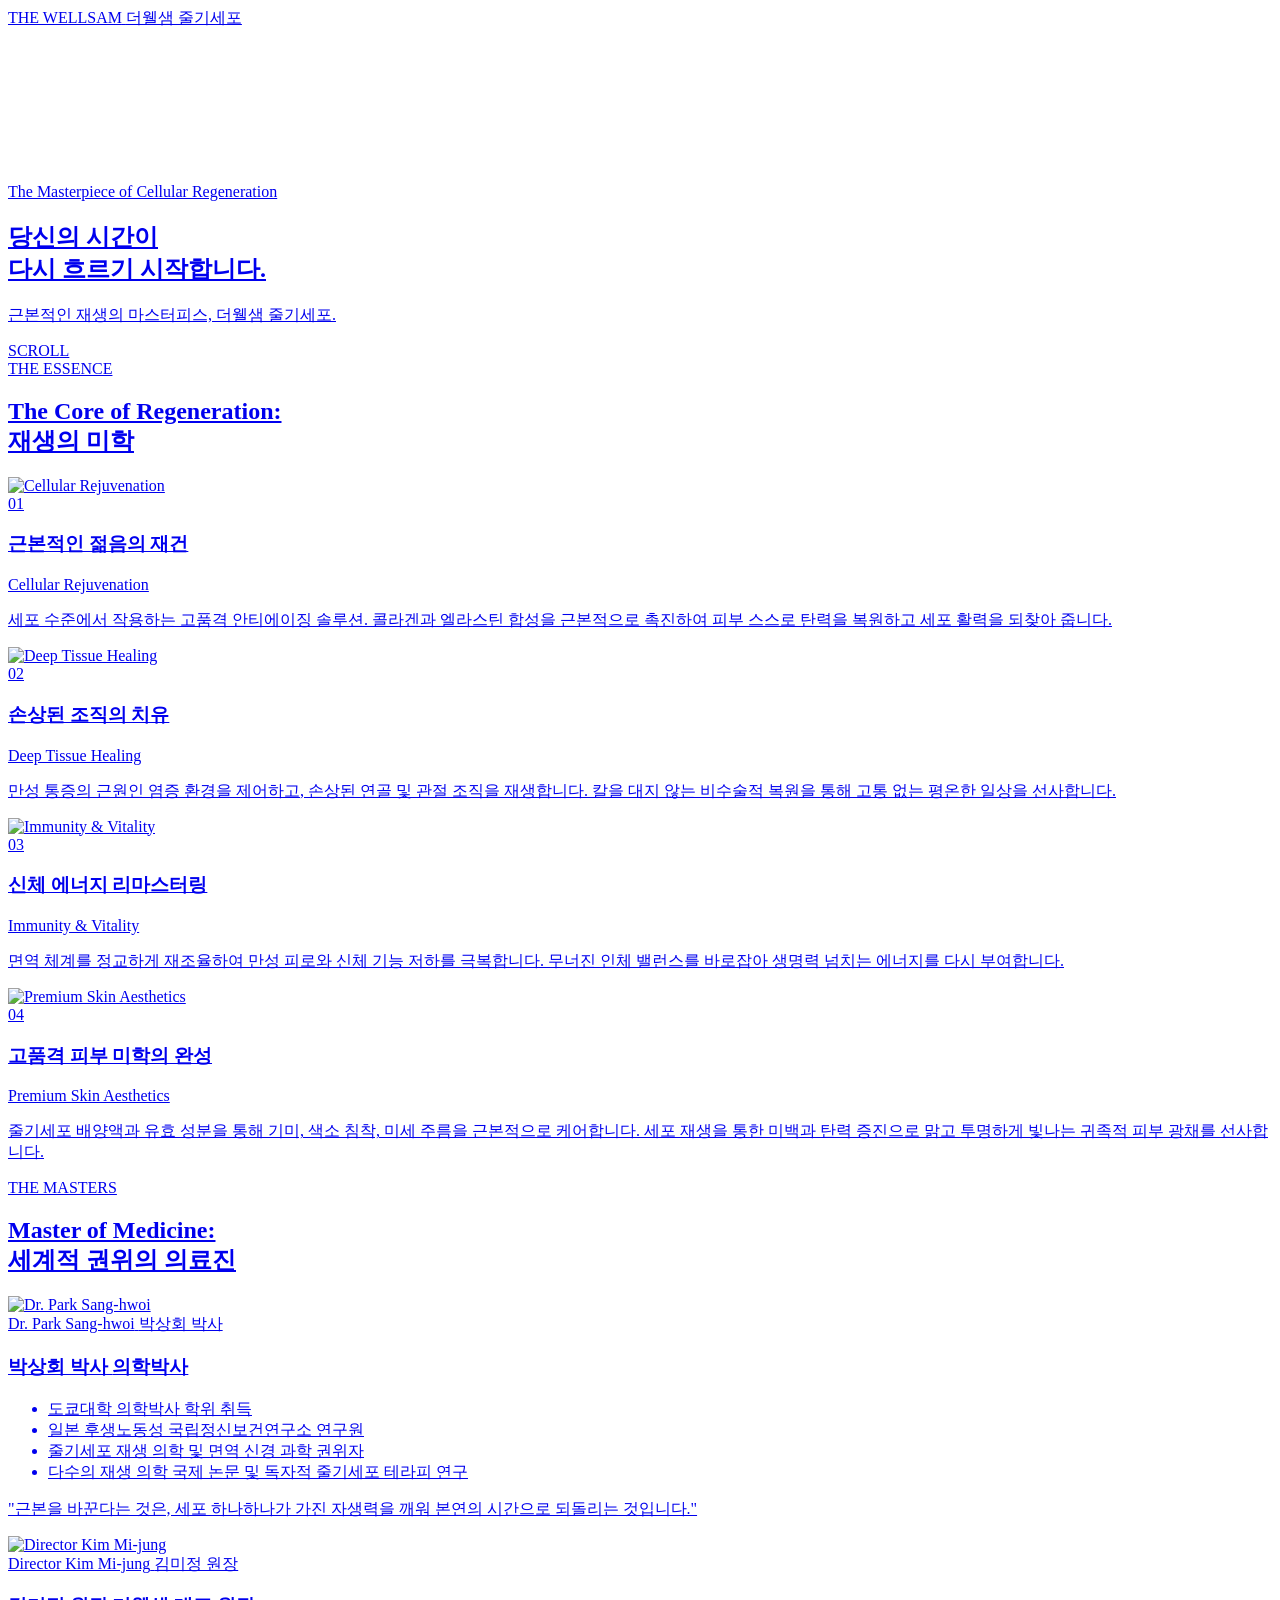
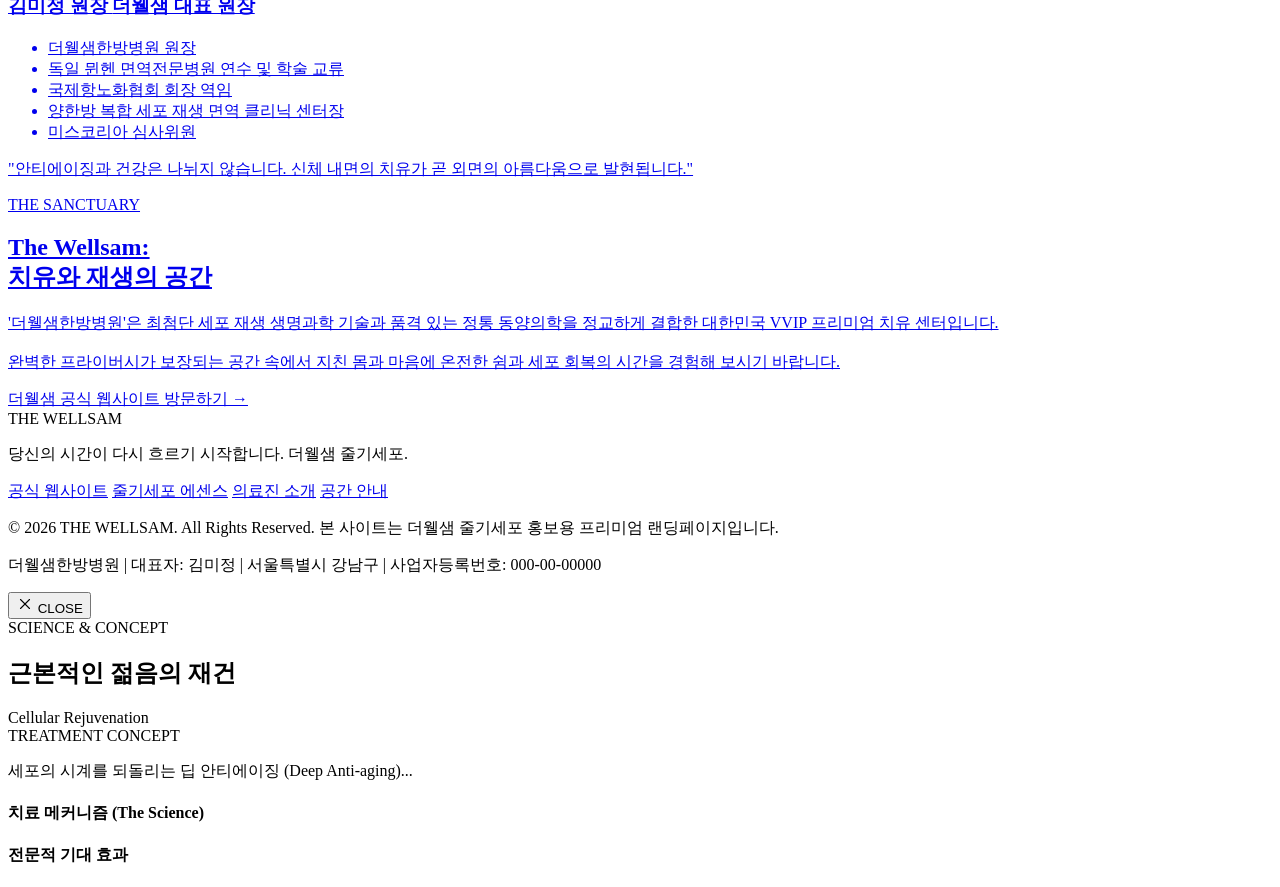
==== index.html @ 3b713cc6 "메모" ====
<!DOCTYPE html>
<html lang="ko">

<head>
  <meta charset="UTF-8">
  <meta name="viewport" content="width=device-width, initial-scale=1.0">
  <title>당신의 시간이 다시 흐르기 시작합니다 | 더웰샘 줄기세포</title>

  <!-- SEO Meta Tags -->
  <meta name="description"
    content="근본적인 재생의 마스터피스, 더웰샘 줄기세포. 세포 수준에서 시작되는 프리미엄 안티에이징, 만성 통증 완화, 그리고 신체 에너지 리마스터링으로 젊음을 재건합니다.">
  <meta name="keywords" content="더웰샘, 더웰샘줄기세포, 줄기세포클리닉, 안티에이징, 줄기세포치료, 더웰샘한방병원, 통증치료, 프리미엄웰니스">
  <meta property="og:title" content="더웰샘 줄기세포 | 재생의 마스터피스">
  <meta property="og:description" content="당신의 시간이 다시 흐르기 시작합니다. 세포 수준에서 이루어지는 치유와 재생, 더웰샘 줄기세포.">
  <meta property="og:type" content="website">
  <meta property="og:url" content="https://www.thewellsam.com">

  <!-- Fonts: Cinzel, Cormorant Garamond, Noto Serif KR, Inter, Noto Sans KR -->
  <link rel="preconnect" href="https://fonts.googleapis.com">
  <link rel="preconnect" href="https://fonts.gstatic.com" crossorigin>
  <link
    href="https://fonts.googleapis.com/css2?family=Cinzel:wght@400;500;600&family=Cormorant+Garamond:ital,wght@0,300;0,400;0,500;1,300&family=Noto+Serif+KR:wght@300;400;500;700&family=Inter:wght@300;400;500;600&family=Noto+Sans+KR:wght@300;400;500&display=swap"
    rel="stylesheet">

  <!-- Stylesheets -->
  <link rel="stylesheet" href="/style.css">
</head>

<body>

  <!-- Navigation Bar (Minimal Concierge style) -->
  <header id="site-header">
    <div class="nav-container">
      <a href="#" class="logo">
        <span class="logo-en">THE WELLSAM</span>
        <span class="logo-ko">더웰샘 줄기세포</span>
    </div>
  </header>

  <main>
    <!-- 1. Hero Section (Visual Hook) -->
    <section id="hero">
      <canvas id="hero-particles"></canvas>
      <div class="hero-overlay"></div>
      <div class="hero-content">
        <span class="hero-subtitle fade-in-up">The Masterpiece of Cellular Regeneration</span>
        <h1 class="hero-title fade-in-up delay-1">
          당신의 시간이<br>
          <span class="text-serif italic gold-accent">다시 흐르기 시작합니다.</span>
        </h1>
        <p class="hero-desc fade-in-up delay-2">
          근본적인 재생의 마스터피스, 더웰샘 줄기세포.
        </p>
      </div>
      <div class="scroll-indicator fade-in-up delay-3">
        <span class="scroll-text">SCROLL</span>
        <div class="scroll-line"></div>
      </div>
    </section>

    <!-- 2. The Essence (The Power of Stem Cells) -->
    <section id="essence" class="section-padding">
      <div class="section-container">
        <div class="section-header reveal-up">
          <span class="header-subtitle">THE ESSENCE</span>
          <h2 class="header-title text-serif">The Core of Regeneration:<br class="mobile-only"> 재생의 미학</h2>
        </div>

        <div class="essence-grid">
          <!-- Card 1: Skin Aesthetics & Anti-aging -->
          <div class="essence-card anti-gravity-card reveal-up" data-card-index="0">
            <div class="card-visual-wrapper">
              <img src="/section1-1.png" alt="Cellular Rejuvenation" class="card-visual-img">
            </div>
            <div class="card-content">
              <span class="card-num">01</span>
              <h3 class="card-title text-serif">근본적인 젊음의 재건</h3>
              <span class="card-subtitle">Cellular Rejuvenation</span>
              <p class="card-desc">
                세포 수준에서 작용하는 고품격 안티에이징 솔루션. 콜라겐과 엘라스틴 합성을 근본적으로 촉진하여 피부 스스로 탄력을 복원하고 세포 활력을 되찾아 줍니다.
              </p>
            </div>
          </div>

          <!-- Card 2: Chronic Pain Relief -->
          <div class="essence-card anti-gravity-card reveal-up delay-1" data-card-index="1">
            <div class="card-visual-wrapper">
              <img src="/section1-2.png" alt="Deep Tissue Healing" class="card-visual-img">
            </div>
            <div class="card-content">
              <span class="card-num">02</span>
              <h3 class="card-title text-serif">손상된 조직의 치유</h3>
              <span class="card-subtitle">Deep Tissue Healing</span>
              <p class="card-desc">
                만성 통증의 근원인 염증 환경을 제어하고, 손상된 연골 및 관절 조직을 재생합니다. 칼을 대지 않는 비수술적 복원을 통해 고통 없는 평온한 일상을 선사합니다.
              </p>
            </div>
          </div>

          <!-- Card 3: Premium Wellness -->
          <div class="essence-card anti-gravity-card reveal-up delay-2" data-card-index="2">
            <div class="card-visual-wrapper">
              <img src="/section1-3.png" alt="Immunity & Vitality" class="card-visual-img">
            </div>
            <div class="card-content">
              <span class="card-num">03</span>
              <h3 class="card-title text-serif">신체 에너지 리마스터링</h3>
              <span class="card-subtitle">Immunity & Vitality</span>
              <p class="card-desc">
                면역 체계를 정교하게 재조율하여 만성 피로와 신체 기능 저하를 극복합니다. 무너진 인체 밸런스를 바로잡아 생명력 넘치는 에너지를 다시 부여합니다.
              </p>
            </div>
          </div>

          <!-- Card 4: Premium Skin Aesthetics -->
          <div class="essence-card anti-gravity-card reveal-up delay-3" data-card-index="3">
            <div class="card-visual-wrapper">
              <img src="/section1-4.png" alt="Premium Skin Aesthetics" class="card-visual-img">
            </div>
            <div class="card-content">
              <span class="card-num">04</span>
              <h3 class="card-title text-serif">고품격 피부 미학의 완성</h3>
              <span class="card-subtitle">Premium Skin Aesthetics</span>
              <p class="card-desc">
                줄기세포 배양액과 유효 성분을 통해 기미, 색소 침착, 미세 주름을 근본적으로 케어합니다. 세포 재생을 통한 미백과 탄력 증진으로 맑고 투명하게 빛나는 귀족적 피부 광채를 선사합니다.
              </p>
            </div>
          </div>
        </div>
      </div>
    </section>

    <!-- 3. The Masters (Medical Staff) -->
    <section id="masters" class="section-padding dark-bg">
      <div class="section-container">
        <div class="section-header reveal-up">
          <span class="header-subtitle gold-text">THE MASTERS</span>
          <h2 class="header-title text-serif light-text">Master of Medicine:<br class="mobile-only"> 세계적 권위의 의료진</h2>
        </div>

        <div class="masters-editorial">
          <!-- Profile 1: Dr. Park Sang-hwoi -->
          <div class="master-card reveal-up">
            <div class="master-image-box">
              <img src="/park-sanghoe-profile.png" alt="Dr. Park Sang-hwoi" class="master-profile-img">
              <div class="master-title-overlay">
                <span class="m-title text-serif">Dr. Park Sang-hwoi</span>
                <span class="m-role">박상회 박사</span>
              </div>
            </div>
            <div class="master-info">
              <h3 class="master-name text-serif">박상회 박사 <span class="title-sub">의학박사</span></h3>
              <ul class="master-career">
                <li><span class="bullet"></span>도쿄대학 의학박사 학위 취득</li>
                <li><span class="bullet"></span>일본 후생노동성 국립정신보건연구소 연구원</li>
                <li><span class="bullet"></span>줄기세포 재생 의학 및 면역 신경 과학 권위자</li>
                <li><span class="bullet"></span>다수의 재생 의학 국제 논문 및 독자적 줄기세포 테라피 연구</li>
              </ul>
              <p class="master-quote text-serif">
                "근본을 바꾼다는 것은, 세포 하나하나가 가진 자생력을 깨워 본연의 시간으로 되돌리는 것입니다."
              </p>
            </div>
          </div>

          <!-- Profile 2: Director Kim Mi-jung -->
          <div class="master-card reveal-up delay-1">
            <div class="master-image-box">
              <img src="/kim-mijeong-profile.jpg" alt="Director Kim Mi-jung" class="master-profile-img">
              <div class="master-title-overlay">
                <span class="m-title text-serif">Director Kim Mi-jung</span>
                <span class="m-role">김미정 원장</span>
              </div>
            </div>
            <div class="master-info">
              <h3 class="master-name text-serif">김미정 원장 <span class="title-sub">더웰샘 대표 원장</span></h3>
              <ul class="master-career">
                <li><span class="bullet"></span>더웰샘한방병원 원장</li>
                <li><span class="bullet"></span>독일 뮌헨 면역전문병원 연수 및 학술 교류</li>
                <li><span class="bullet"></span>국제항노화협회 회장 역임</li>
                <li><span class="bullet"></span>양한방 복합 세포 재생 면역 클리닉 센터장</li>
                <li><span class="bullet"></span>미스코리아 심사위원</li>
              </ul>
              <p class="master-quote text-serif">
                "안티에이징과 건강은 나뉘지 않습니다. 신체 내면의 치유가 곧 외면의 아름다움으로 발현됩니다."
              </p>
            </div>
          </div>
        </div>
      </div>
    </section>

    <!-- 4. The Sanctuary (Hospital Intro) -->
    <section id="sanctuary" class="section-padding">
      <div class="sanctuary-parallax-wrapper">
        <div class="sanctuary-bg-overlay"></div>
        <div class="sanctuary-content-box section-container">
          <div class="sanctuary-text-wrap reveal-up">
            <span class="header-subtitle gold-text">THE SANCTUARY</span>
            <h2 class="sanctuary-title text-serif">The Wellsam:<br>치유와 재생의 공간</h2>
            <p class="sanctuary-desc">
              '더웰샘한방병원'은 최첨단 세포 재생 생명과학 기술과 품격 있는 정통 동양의학을 정교하게 결합한 대한민국 VVIP 프리미엄 치유 센터입니다.<br><br>
              완벽한 프라이버시가 보장되는 공간 속에서 지친 몸과 마음에 온전한 쉼과 세포 회복의 시간을 경험해 보시기 바랍니다.
            </p>
            <div class="sanctuary-cta-box">
              <a href="https://www.thewellsam.com" target="_blank" rel="noopener noreferrer"
                class="btn btn-luxury-white">
                더웰샘 공식 웹사이트 방문하기 <span class="arrow">→</span>
              </a>
            </div>
          </div>
        </div>
      </div>
    </section>

  </main>

  <!-- Footer Section -->
  <footer>
    <div class="footer-container section-container">
      <div class="footer-top">
        <div class="footer-brand">
          <span class="footer-logo text-serif">THE WELLSAM</span>
          <p class="footer-slogan">당신의 시간이 다시 흐르기 시작합니다. 더웰샘 줄기세포.</p>
        </div>
        <div class="footer-links">
          <a href="https://www.thewellsam.com" target="_blank" rel="noopener noreferrer">공식 웹사이트</a>
          <a href="#essence">줄기세포 에센스</a>
          <a href="#masters">의료진 소개</a>
          <a href="#sanctuary">공간 안내</a>
        </div>
      </div>

      <div class="footer-divider"></div>

      <div class="footer-bottom">
        <p class="copyright">&copy; 2026 THE WELLSAM. All Rights Reserved. 본 사이트는 더웰샘 줄기세포 홍보용 프리미엄 랜딩페이지입니다.</p>
        <p class="footer-meta">더웰샘한방병원 | 대표자: 김미정 | 서울특별시 강남구 | 사업자등록번호: 000-00-00000</p>
      </div>
    </div>
  </footer>

  <!-- Full-Screen Detail Overlay Container -->
  <div id="detail-overlay" class="detail-overlay">
    <div class="detail-overlay-bg"></div>
    <div class="detail-container">
      <button class="detail-close-btn" id="detail-close-btn" aria-label="Close details">
        <svg viewBox="0 0 24 24" width="18" height="18">
          <line x1="18" y1="6" x2="6" y2="18" stroke="currentColor" stroke-width="1.5" stroke-linecap="round" />
          <line x1="6" y1="6" x2="18" y2="18" stroke="currentColor" stroke-width="1.5" stroke-linecap="round" />
        </svg>
        <span>CLOSE</span>
      </button>

      <div class="detail-layout">
        <!-- Content Column -->
        <div class="detail-content-side">
          <span class="detail-tag" id="detail-tag">SCIENCE & CONCEPT</span>
          <h2 class="detail-title text-serif" id="detail-title">근본적인 젊음의 재건</h2>
          <span class="detail-subtitle" id="detail-subtitle">Cellular Rejuvenation</span>

          <div class="detail-concept-box">
            <span class="concept-label">TREATMENT CONCEPT</span>
            <p class="detail-concept" id="detail-concept">
              세포의 시계를 되돌리는 딥 안티에이징 (Deep Anti-aging)...
            </p>
          </div>

          <div class="detail-sections">
            <div class="detail-section">
              <h4 class="section-title text-serif">치료 메커니즘 (The Science)</h4>
              <div class="mechanism-list" id="detail-mechanisms">
                <!-- Mechanisms injected dynamically -->
              </div>
            </div>

            <div class="detail-section">
              <h4 class="section-title text-serif">전문적 기대 효과</h4>
              <ul class="effect-list" id="detail-effects">
                <!-- Effects injected dynamically -->
              </ul>
            </div>
          </div>
        </div>

        <!-- Interactive/Visual Column -->
        <div class="detail-visual-side">
          <div class="visual-canvas-container" id="detail-visual-container">
            <!-- Dynamic SVGs / animations injected here -->
          </div>
        </div>
      </div>
    </div>
  </div>

  <!-- Webpack/Vite module scripts -->
  <script type="module" src="/main.js"></script>
</body>

</html>
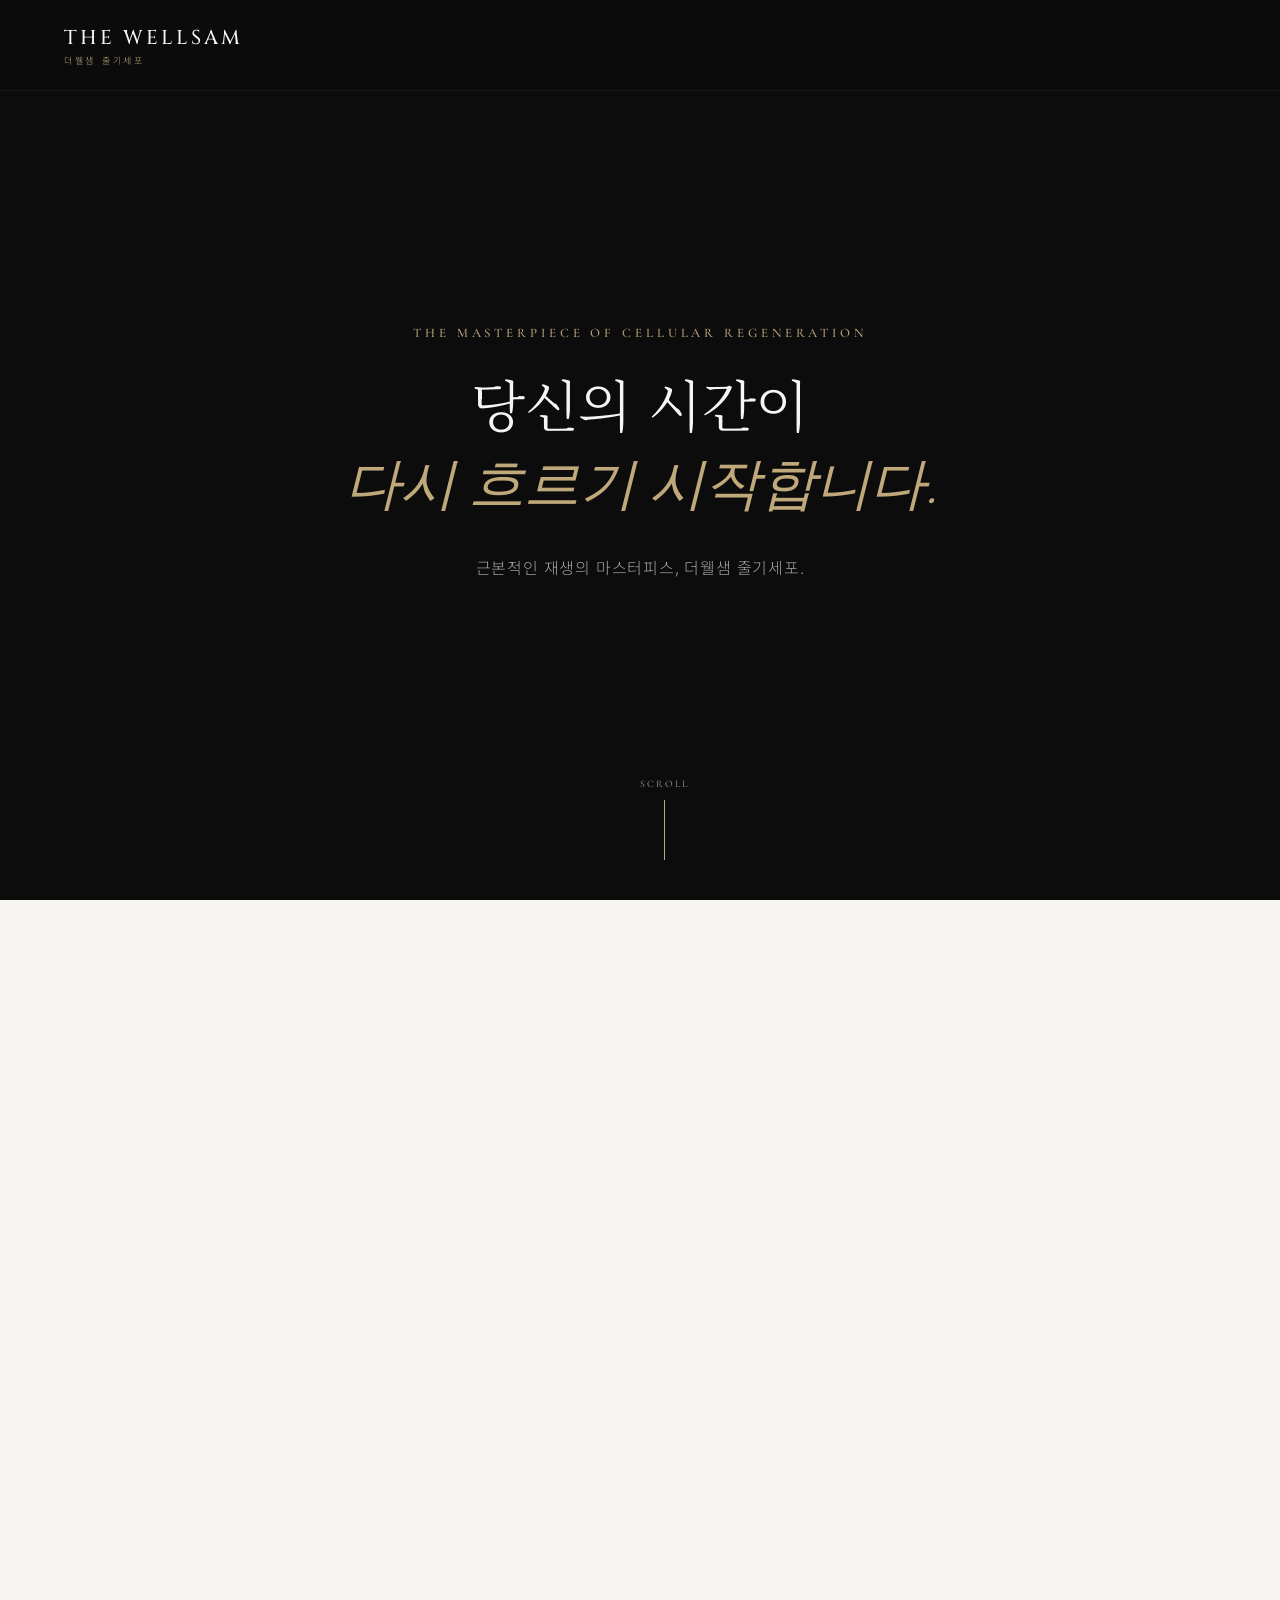
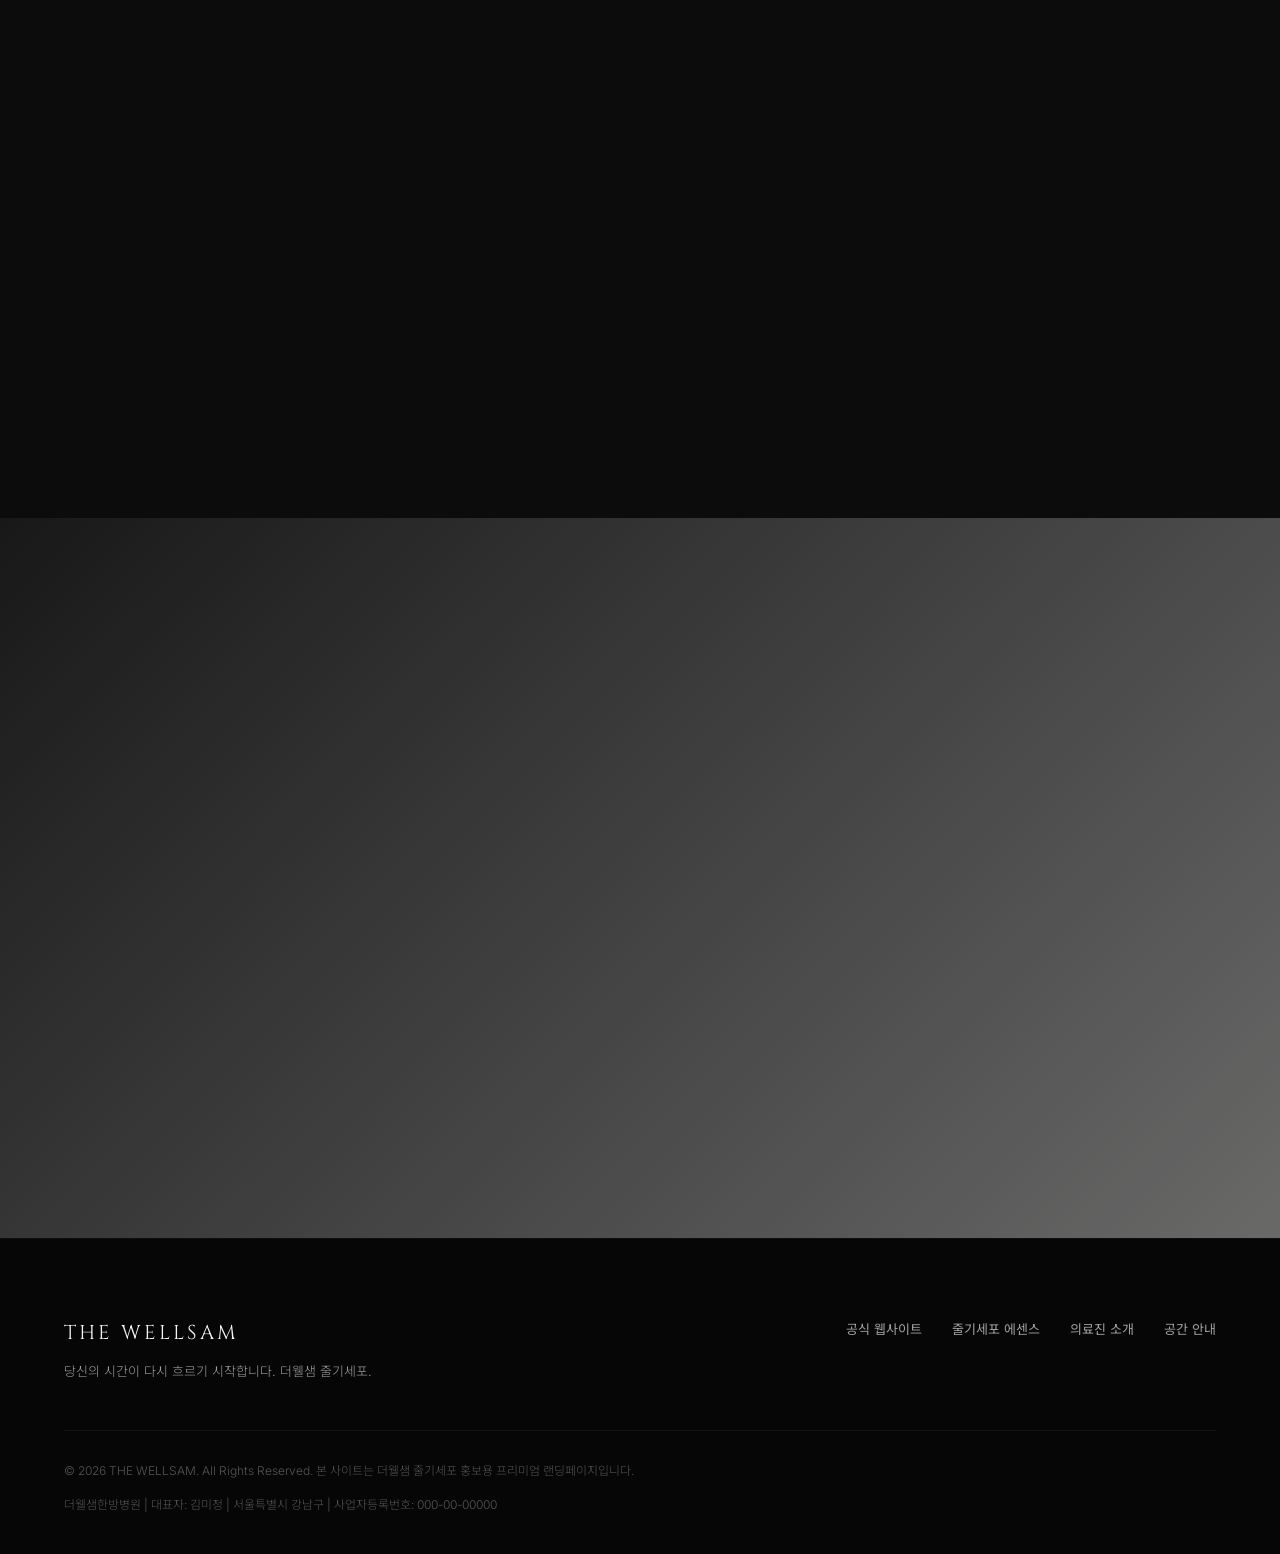
==== commit fe72863c: "feat: add 'view details' CTA to essence cards to improve click affordance" ====
--- a/index.html
+++ b/index.html
@@ -74,11 +74,12 @@
             </div>
             <div class="card-content">
               <span class="card-num">01</span>
-              <h3 class="card-title text-serif">근본적인 젊음의 재건</h3>
+              <h3 class="card-title text-serif">전신 항노화 케어</h3>
               <span class="card-subtitle">Cellular Rejuvenation</span>
               <p class="card-desc">
-                세포 수준에서 작용하는 고품격 안티에이징 솔루션. 콜라겐과 엘라스틴 합성을 근본적으로 촉진하여 피부 스스로 탄력을 복원하고 세포 활력을 되찾아 줍니다.
-              </p>
+                노화로 저하된 세포 기능을 깨워 신체 활력을 되찾습니다. 체내 콜라겐 생성을 직접 도와 피부 탄력을 개선하고, 몸 전체의 생기를 회복시키는 프리미엄 항노화 치료입니다.
+              </p>
+              <div class="card-cta">자세히 알아보기 <span class="arrow">→</span></div>
             </div>
           </div>
 
@@ -89,11 +90,12 @@
             </div>
             <div class="card-content">
               <span class="card-num">02</span>
-              <h3 class="card-title text-serif">손상된 조직의 치유</h3>
+              <h3 class="card-title text-serif">비수술 관절·통증 재생</h3>
               <span class="card-subtitle">Deep Tissue Healing</span>
               <p class="card-desc">
-                만성 통증의 근원인 염증 환경을 제어하고, 손상된 연골 및 관절 조직을 재생합니다. 칼을 대지 않는 비수술적 복원을 통해 고통 없는 평온한 일상을 선사합니다.
-              </p>
+                잘 낫지 않는 만성 통증과 염증을 치료합니다. 수술 없이 줄기세포를 통해 손상된 연골과 인대를 직접 재생시켜, 고통 없이 편안하게 움직일 수 있는 일상을 되찾아 줍니다.
+              </p>
+              <div class="card-cta">자세히 알아보기 <span class="arrow">→</span></div>
             </div>
           </div>
 
@@ -104,11 +106,12 @@
             </div>
             <div class="card-content">
               <span class="card-num">03</span>
-              <h3 class="card-title text-serif">신체 에너지 리마스터링</h3>
+              <h3 class="card-title text-serif">면역력 강화 및 만성피로 회복</h3>
               <span class="card-subtitle">Immunity & Vitality</span>
               <p class="card-desc">
-                면역 체계를 정교하게 재조율하여 만성 피로와 신체 기능 저하를 극복합니다. 무너진 인체 밸런스를 바로잡아 생명력 넘치는 에너지를 다시 부여합니다.
-              </p>
+                잦은 질환과 푹 쉬어도 풀리지 않는 만성 피로를 해결합니다. 저하된 면역력을 근본적으로 끌어올려 신체의 방어력을 높이고, 가볍고 활기찬 컨디션을 유지하도록 돕습니다.
+              </p>
+              <div class="card-cta">자세히 알아보기 <span class="arrow">→</span></div>
             </div>
           </div>
 
@@ -119,11 +122,12 @@
             </div>
             <div class="card-content">
               <span class="card-num">04</span>
-              <h3 class="card-title text-serif">고품격 피부 미학의 완성</h3>
+              <h3 class="card-title text-serif">줄기세포 피부 재생술</h3>
               <span class="card-subtitle">Premium Skin Aesthetics</span>
               <p class="card-desc">
-                줄기세포 배양액과 유효 성분을 통해 기미, 색소 침착, 미세 주름을 근본적으로 케어합니다. 세포 재생을 통한 미백과 탄력 증진으로 맑고 투명하게 빛나는 귀족적 피부 광채를 선사합니다.
-              </p>
+                기미, 짙은 주름, 색소 침착 등 눈에 보이는 피부 고민을 해결합니다. 줄기세포 성분이 피부 속 깊은 곳부터 자가 재생을 유도하여, 화장으로 가릴 필요 없는 맑고 탄력 있는 피부를 만듭니다.
+              </p>
+              <div class="card-cta">자세히 알아보기 <span class="arrow">→</span></div>
             </div>
           </div>
         </div>
@@ -135,7 +139,7 @@
       <div class="section-container">
         <div class="section-header reveal-up">
           <span class="header-subtitle gold-text">THE MASTERS</span>
-          <h2 class="header-title text-serif light-text">Master of Medicine:<br class="mobile-only"> 세계적 권위의 의료진</h2>
+          <h2 class="header-title text-serif light-text">Master of Medicine:<br class="mobile-only"> 당신을 이해하는 의료진</h2>
         </div>
 
         <div class="masters-editorial">
@@ -151,10 +155,14 @@
             <div class="master-info">
               <h3 class="master-name text-serif">박상회 박사 <span class="title-sub">의학박사</span></h3>
               <ul class="master-career">
-                <li><span class="bullet"></span>도쿄대학 의학박사 학위 취득</li>
+                <li><span class="bullet"></span>도쿄대학 의학박사 (Dr.M.Sc)</li>
+                <li><span class="bullet"></span>서울특별시 보건협회 회장</li>
+                <li><span class="bullet"></span>대한 임상암예방학회 상임이사</li>
+                <li><span class="bullet"></span>도쿄대학 의학부 객원연구원</li>
+                <li><span class="bullet"></span>대한임상건강의학회 학술이사</li>
                 <li><span class="bullet"></span>일본 후생노동성 국립정신보건연구소 연구원</li>
-                <li><span class="bullet"></span>줄기세포 재생 의학 및 면역 신경 과학 권위자</li>
-                <li><span class="bullet"></span>다수의 재생 의학 국제 논문 및 독자적 줄기세포 테라피 연구</li>
+                <li><span class="bullet"></span>(사)청소년희망본부 대표</li>
+                <li><span class="bullet"></span>KBS 여유만만 (박수홍과 함께) 출연등 다수</li>
               </ul>
               <p class="master-quote text-serif">
                 "근본을 바꾼다는 것은, 세포 하나하나가 가진 자생력을 깨워 본연의 시간으로 되돌리는 것입니다."
--- a/style.css
+++ b/style.css
@@ -0,0 +1,1477 @@
+/* 
+  =========================================
+  THE WELLSAM STEM CELL - CSS DESIGN SYSTEM
+  Aesthetic: Minimalist Luxury & Anti-gravity
+  =========================================
+*/
+
+/* 1. Global Reset & Variables */
+:root {
+  /* Color Palette */
+  --color-bg-dark: #0c0c0d;       /* Deep Charcoal Black */
+  --color-bg-card-dark: #141416;  /* Card Dark Slate */
+  --color-bg-light: #f6f5f2;      /* Warm Pearl White */
+  --color-bg-card-light: #ffffff; /* Card Pure White */
+  
+  --color-text-dark: #1c1c1f;     /* Dark Charcoal Text */
+  --color-text-light: #f6f5f2;    /* Light Pearl Text */
+  --color-text-muted-dark: #6e6e73;/* Muted Dark Text */
+  --color-text-muted-light: #a1a1a6;/* Muted Light Text */
+  
+  --color-gold: #bfa87a;          /* Premium Champagne Gold */
+  --color-gold-hover: #d9c398;    /* Light Gold Highlight */
+  --color-gold-dark: #8c7247;     /* Deep Metallic Gold */
+  
+  --color-silver: #d1d1d6;        /* Metallic Silver */
+  --color-silver-muted: #8e8e93;  /* Muted Silver */
+  
+  /* Fonts */
+  --font-serif-en: 'Cormorant Garamond', 'Cinzel', serif;
+  --font-serif-ko: 'Noto Serif KR', serif;
+  --font-sans: 'Inter', 'Pretendard', 'Noto Sans KR', sans-serif;
+  
+  /* Layout */
+  --max-width: 1200px;
+  --transition-smooth: all 0.8s cubic-bezier(0.16, 1, 0.3, 1);
+  --transition-fast: all 0.3s ease;
+}
+
+* {
+  box-sizing: border-box;
+  margin: 0;
+  padding: 0;
+}
+
+html {
+  scroll-behavior: smooth;
+  background-color: var(--color-bg-light);
+  color: var(--color-text-dark);
+  font-family: var(--font-sans);
+  -webkit-font-smoothing: antialiased;
+  -moz-osx-font-smoothing: grayscale;
+}
+
+body {
+  overflow-x: hidden;
+  background-color: var(--color-bg-light);
+}
+
+/* Custom Scrollbar */
+::-webkit-scrollbar {
+  width: 8px;
+}
+::-webkit-scrollbar-track {
+  background: var(--color-bg-dark);
+}
+::-webkit-scrollbar-thumb {
+  background: var(--color-gold-dark);
+  border-radius: 4px;
+}
+::-webkit-scrollbar-thumb:hover {
+  background: var(--color-gold);
+}
+
+/* 2. Helper Utilities */
+.section-padding {
+  padding: 160px 0;
+}
+.mobile-only {
+  display: none;
+}
+.section-container {
+  width: 90%;
+  max-width: var(--max-width);
+  margin: 0 auto;
+}
+.dark-bg {
+  background-color: var(--color-bg-dark);
+  color: var(--color-text-light);
+}
+.text-serif {
+  font-family: var(--font-serif-ko);
+}
+.italic {
+  font-family: var(--font-serif-en);
+  font-style: italic;
+}
+.gold-accent {
+  color: var(--color-gold);
+}
+.gold-text {
+  color: var(--color-gold) !important;
+}
+.light-text {
+  color: var(--color-text-light) !important;
+}
+
+/* 3. Common Components: Buttons & Headers */
+.btn {
+  display: inline-flex;
+  align-items: center;
+  justify-content: center;
+  padding: 16px 36px;
+  font-family: var(--font-sans);
+  font-size: 14px;
+  font-weight: 500;
+  letter-spacing: 0.1em;
+  text-transform: uppercase;
+  text-decoration: none;
+  border-radius: 0;
+  transition: var(--transition-fast);
+  cursor: pointer;
+}
+
+.btn-luxury-white {
+  background-color: transparent;
+  color: var(--color-text-light);
+  border: 1px solid rgba(255, 255, 255, 0.3);
+}
+
+.btn-luxury-white:hover {
+  background-color: var(--color-bg-light);
+  color: var(--color-text-dark);
+  border-color: var(--color-bg-light);
+  box-shadow: 0 10px 30px rgba(0, 0, 0, 0.3);
+}
+
+.btn-luxury-gold {
+  background-color: transparent;
+  color: var(--color-gold);
+  border: 1px solid var(--color-gold);
+}
+
+.btn-luxury-gold:hover {
+  background-color: var(--color-gold);
+  color: var(--color-bg-dark);
+  box-shadow: 0 10px 30px rgba(191, 168, 122, 0.25);
+}
+
+.btn .arrow {
+  margin-left: 10px;
+  transition: transform 0.3s ease;
+}
+
+.btn:hover .arrow {
+  transform: translateX(5px);
+}
+
+/* Section Header styling */
+.section-header {
+  margin-bottom: 80px;
+  text-align: center;
+}
+
+.header-subtitle {
+  display: block;
+  font-family: var(--font-serif-en);
+  font-size: 12px;
+  font-weight: 500;
+  letter-spacing: 0.2em;
+  color: var(--color-text-muted-dark);
+  margin-bottom: 15px;
+}
+
+.header-title {
+  font-size: 38px;
+  font-weight: 400;
+  letter-spacing: -0.02em;
+  color: inherit;
+}
+
+@media (max-width: 768px) {
+  .section-padding {
+    padding: 80px 0;
+  }
+  .header-title {
+    font-size: 24px;
+    line-height: 1.4;
+  }
+  .mobile-only {
+    display: block;
+  }
+}
+
+/* 4. Navigation Bar */
+#site-header {
+  position: fixed;
+  top: 0;
+  left: 0;
+  width: 100%;
+  z-index: 1000;
+  border-bottom: 1px solid rgba(255, 255, 255, 0.05);
+  background-color: rgba(12, 12, 13, 0.85);
+  backdrop-filter: blur(15px);
+  -webkit-backdrop-filter: blur(15px);
+  transition: var(--transition-fast);
+}
+
+.nav-container {
+  display: flex;
+  justify-content: space-between;
+  align-items: center;
+  width: 90%;
+  max-width: var(--max-width);
+  height: 90px;
+  margin: 0 auto;
+}
+
+.logo {
+  display: flex;
+  flex-direction: column;
+  text-decoration: none;
+}
+
+.logo-en {
+  font-family: 'Cinzel', serif;
+  font-size: 20px;
+  font-weight: 500;
+  letter-spacing: 0.15em;
+  color: var(--color-text-light);
+}
+
+.logo-ko {
+  font-size: 9px;
+  font-weight: 300;
+  letter-spacing: 0.3em;
+  color: var(--color-gold);
+  margin-top: 3px;
+  text-transform: uppercase;
+}
+
+.nav-links {
+  display: flex;
+  align-items: center;
+  gap: 40px;
+}
+
+.nav-links a {
+  font-family: var(--font-serif-en);
+  font-size: 13px;
+  font-weight: 400;
+  letter-spacing: 0.1em;
+  color: var(--color-text-muted-light);
+  text-decoration: none;
+  text-transform: uppercase;
+  transition: var(--transition-fast);
+}
+
+.nav-links a:hover {
+  color: var(--color-gold);
+}
+
+.nav-links .nav-cta {
+  color: var(--color-gold) !important;
+  border: 1px solid rgba(191, 168, 122, 0.4);
+  padding: 8px 20px;
+  transition: var(--transition-fast);
+}
+
+.nav-links .nav-cta:hover {
+  background-color: var(--color-gold);
+  color: var(--color-bg-dark) !important;
+  border-color: var(--color-gold);
+}
+
+/* Mobile responsive menu handle (hidden by default) */
+@media (max-width: 768px) {
+  .nav-container {
+    height: 70px;
+  }
+  .nav-links {
+    gap: 20px;
+  }
+  .nav-links a:not(.nav-cta) {
+    display: none; /* simple responsive hide for clean UI */
+  }
+}
+
+/* 5. Hero Section (Visual Hook) */
+#hero {
+  position: relative;
+  width: 100%;
+  height: 100vh;
+  background-image: url('/stem-cell-hero.png');
+  background-size: cover;
+  background-position: center;
+  background-repeat: no-repeat;
+  background-color: var(--color-bg-dark);
+  display: flex;
+  justify-content: center;
+  align-items: center;
+  text-align: center;
+  overflow: hidden;
+}
+
+#hero-particles {
+  position: absolute;
+  top: 0;
+  left: 0;
+  width: 100%;
+  height: 100%;
+  z-index: 1;
+  pointer-events: auto;
+}
+
+.hero-overlay {
+  position: absolute;
+  top: 0;
+  left: 0;
+  width: 100%;
+  height: 100%;
+  background: radial-gradient(circle at 50% 50%, rgba(12, 12, 13, 0.4) 0%, rgba(12, 12, 13, 0.9) 100%);
+  z-index: 2;
+  pointer-events: none;
+}
+
+.hero-content {
+  position: relative;
+  z-index: 3;
+  width: 90%;
+  max-width: 800px;
+}
+
+.hero-subtitle {
+  display: inline-block;
+  font-family: var(--font-serif-en);
+  font-size: 13px;
+  font-weight: 500;
+  letter-spacing: 0.3em;
+  color: var(--color-gold);
+  text-transform: uppercase;
+  margin-bottom: 25px;
+}
+
+.hero-title {
+  font-family: var(--font-serif-ko);
+  font-size: 56px;
+  font-weight: 300;
+  line-height: 1.35;
+  color: var(--color-text-light);
+  letter-spacing: -0.01em;
+  margin-bottom: 30px;
+}
+
+.hero-desc {
+  font-family: var(--font-sans);
+  font-size: 16px;
+  font-weight: 300;
+  letter-spacing: 0.05em;
+  color: var(--color-text-muted-light);
+  max-width: 500px;
+  margin: 0 auto;
+}
+
+.scroll-indicator {
+  position: absolute;
+  bottom: 40px;
+  left: 50%;
+  transform: translateX(-50%);
+  z-index: 3;
+  display: flex;
+  flex-direction: column;
+  align-items: center;
+}
+
+.scroll-text {
+  font-family: var(--font-serif-en);
+  font-size: 10px;
+  letter-spacing: 0.2em;
+  color: var(--color-text-muted-light);
+  margin-bottom: 10px;
+}
+
+.scroll-line {
+  width: 1px;
+  height: 60px;
+  background: linear-gradient(to bottom, var(--color-gold) 50%, rgba(255, 255, 255, 0.1) 50%);
+  background-size: 100% 200%;
+  background-position: 100% 0%;
+  animation: scrollLineAnimation 2s cubic-bezier(0.16, 1, 0.3, 1) infinite;
+}
+
+@keyframes scrollLineAnimation {
+  0% {
+    background-position: 100% 0%;
+  }
+  100% {
+    background-position: 100% 100%;
+  }
+}
+
+@media (max-width: 768px) {
+  .hero-title {
+    font-size: 36px;
+  }
+  .hero-desc {
+    font-size: 14px;
+  }
+}
+
+/* 6. The Essence Section */
+.essence-grid {
+  display: grid;
+  grid-template-columns: repeat(4, 1fr);
+  gap: 30px;
+  align-items: stretch;
+  margin-top: 60px;
+}
+
+/* Asymmetric heights & alignments for a premium magazine grid */
+.essence-grid .essence-card:nth-child(even) {
+  transform: translateY(50px);
+}
+
+.essence-card {
+  background-color: var(--color-bg-card-light);
+  border: 1px solid rgba(0, 0, 0, 0.03);
+  padding: 60px 40px;
+  display: flex;
+  flex-direction: column;
+  justify-content: space-between;
+  min-height: 550px;
+  position: relative;
+  transition: var(--transition-smooth);
+}
+
+/* Anti-gravity Floating Hover */
+.essence-card:hover {
+  transform: translateY(-15px) !important;
+  box-shadow: 0 30px 60px rgba(0, 0, 0, 0.05);
+  border-color: rgba(191, 168, 122, 0.15);
+}
+
+/* Card Visual Containers */
+.card-visual-wrapper {
+  height: 210px;
+  width: 100%;
+  margin-bottom: 30px;
+  position: relative;
+  overflow: hidden;
+  border-radius: 4px;
+  border: 1px solid rgba(255, 255, 255, 0.05);
+}
+
+.card-visual-img {
+  width: 100%;
+  height: 100%;
+  object-fit: cover;
+  transition: var(--transition-smooth);
+}
+
+.essence-card:hover .card-visual-img {
+  transform: scale(1.06);
+}
+
+/* Card Content Styling */
+.card-content {
+  position: relative;
+  z-index: 5;
+}
+
+.card-num {
+  display: block;
+  font-family: var(--font-serif-en);
+  font-size: 14px;
+  letter-spacing: 0.1em;
+  color: var(--color-gold);
+  margin-bottom: 20px;
+}
+
+.card-title {
+  font-size: 22px;
+  font-weight: 400;
+  color: var(--color-text-dark);
+  margin-bottom: 8px;
+  word-break: keep-all;
+  overflow-wrap: break-word;
+}
+
+.card-subtitle {
+  display: block;
+  font-family: var(--font-serif-en);
+  font-size: 11px;
+  text-transform: uppercase;
+  letter-spacing: 0.15em;
+  color: var(--color-text-muted-dark);
+  margin-bottom: 25px;
+}
+
+.card-desc {
+  font-size: 14px;
+  line-height: 1.7;
+  color: var(--color-text-muted-dark);
+  font-weight: 300;
+  word-break: keep-all;
+  overflow-wrap: break-word;
+}
+
+.card-cta {
+  margin-top: 25px;
+  font-family: var(--font-sans);
+  font-size: 13px;
+  font-weight: 500;
+  color: var(--color-gold);
+  display: flex;
+  align-items: center;
+  transition: var(--transition-fast);
+}
+
+.card-cta .arrow {
+  margin-left: 8px;
+  transition: transform 0.3s ease;
+}
+
+.essence-card:hover .card-cta .arrow {
+  transform: translateX(5px);
+}
+
+@media (max-width: 1200px) {
+  .essence-grid {
+    grid-template-columns: repeat(2, 1fr);
+    gap: 50px 40px;
+  }
+}
+
+@media (max-width: 768px) {
+  .essence-grid {
+    grid-template-columns: 1fr;
+    gap: 60px;
+  }
+  .essence-grid .essence-card:nth-child(even) {
+    transform: translateY(0) !important;
+  }
+  .essence-card {
+    min-height: auto;
+    padding: 50px 30px;
+  }
+}
+
+/* 7. The Masters Section */
+.masters-editorial {
+  display: flex;
+  flex-direction: column;
+  gap: 120px;
+  margin-top: 80px;
+}
+
+.master-card {
+  display: grid;
+  grid-template-columns: 4.5fr 7.5fr;
+  gap: 80px;
+  align-items: center;
+}
+
+.master-image-box {
+  position: relative;
+  aspect-ratio: 4/5;
+  background-color: #1a1a1c;
+  overflow: hidden;
+  border: 1px solid rgba(255, 255, 255, 0.05);
+}
+
+.master-image-box::after {
+  content: '';
+  position: absolute;
+  bottom: 0;
+  left: 0;
+  width: 100%;
+  height: 50%;
+  background: linear-gradient(to top, rgba(12, 12, 13, 0.9) 0%, rgba(12, 12, 13, 0) 100%);
+  pointer-events: none;
+  z-index: 2;
+}
+
+.master-profile-img {
+  width: 100%;
+  height: 100%;
+  object-fit: cover;
+  transition: var(--transition-smooth);
+  filter: contrast(1.02) brightness(0.95);
+}
+
+.master-card:hover .master-profile-img {
+  transform: scale(1.05);
+}
+
+.master-title-overlay {
+  position: absolute;
+  bottom: 30px;
+  left: 30px;
+  z-index: 10;
+}
+
+.m-title {
+  display: block;
+  font-size: 20px;
+  letter-spacing: 0.1em;
+  color: var(--color-text-light);
+  font-weight: 400;
+}
+
+.m-role {
+  display: block;
+  font-size: 11px;
+  letter-spacing: 0.2em;
+  color: var(--color-gold);
+  text-transform: uppercase;
+  margin-top: 5px;
+}
+
+.master-info {
+  display: flex;
+  flex-direction: column;
+  justify-content: center;
+}
+
+.master-name {
+  font-size: 30px;
+  font-weight: 400;
+  color: var(--color-text-light);
+  margin-bottom: 30px;
+  border-bottom: 1px solid rgba(255, 255, 255, 0.08);
+  padding-bottom: 15px;
+  display: flex;
+  align-items: baseline;
+  gap: 15px;
+}
+
+.master-name .title-sub {
+  font-family: var(--font-sans);
+  font-size: 14px;
+  font-weight: 300;
+  color: var(--color-text-muted-light);
+}
+
+.master-career {
+  list-style: none;
+  margin-bottom: 40px;
+}
+
+.master-career li {
+  font-size: 15px;
+  font-weight: 300;
+  line-height: 1.8;
+  color: var(--color-text-muted-light);
+  margin-bottom: 12px;
+  display: flex;
+  align-items: center;
+}
+
+.master-career li .bullet {
+  width: 5px;
+  height: 5px;
+  background-color: var(--color-gold);
+  display: inline-block;
+  margin-right: 15px;
+  transform: rotate(45deg);
+}
+
+.master-quote {
+  font-family: var(--font-serif-ko);
+  font-size: 18px;
+  font-style: italic;
+  line-height: 1.6;
+  color: var(--color-gold);
+  border-left: 2px solid var(--color-gold-dark);
+  padding-left: 25px;
+  margin-top: 10px;
+}
+
+@media (max-width: 992px) {
+  .master-card {
+    grid-template-columns: 1fr;
+    gap: 40px;
+  }
+  .master-image-box {
+    max-width: 400px;
+    margin: 0 auto;
+    width: 100%;
+  }
+}
+
+@media (max-width: 768px) {
+  .master-image-box {
+    width: 33.33%;
+    max-width: 150px;
+  }
+  .master-title-overlay {
+    display: none;
+  }
+}
+
+/* 8. The Sanctuary Section */
+#sanctuary {
+  position: relative;
+  overflow: hidden;
+  padding: 0; /* Cover by full-height wrapper */
+}
+
+.sanctuary-parallax-wrapper {
+  position: relative;
+  min-height: 80vh;
+  display: flex;
+  align-items: center;
+  padding: 120px 0;
+  /* Soft pearl-dark background transition visual */
+  background: 
+    linear-gradient(rgba(12, 12, 13, 0.75), rgba(12, 12, 13, 0.75)), 
+    url('https://images.unsplash.com/photo-1629909613654-28e377c37b09?auto=format&fit=crop&q=80&w=2000') no-repeat center center;
+  background-size: cover;
+  background-attachment: fixed;
+}
+
+/* In windows platform we use modern custom background overlay if fixed attachment parallax is slow */
+@media (max-width: 1024px) {
+  .sanctuary-parallax-wrapper {
+    background-attachment: scroll;
+  }
+}
+
+.sanctuary-bg-overlay {
+  position: absolute;
+  top: 0;
+  left: 0;
+  width: 100%;
+  height: 100%;
+  background: linear-gradient(135deg, rgba(12,12,13,0.95) 0%, rgba(12,12,13,0.6) 100%);
+  z-index: 1;
+}
+
+.sanctuary-content-box {
+  position: relative;
+  z-index: 2;
+  width: 100%;
+}
+
+.sanctuary-text-wrap {
+  max-width: 650px;
+}
+
+.sanctuary-title {
+  font-size: 42px;
+  font-weight: 300;
+  line-height: 1.3;
+  color: var(--color-text-light);
+  margin-bottom: 30px;
+}
+
+.sanctuary-desc {
+  font-size: 16px;
+  line-height: 1.8;
+  color: var(--color-text-muted-light);
+  font-weight: 300;
+  margin-bottom: 40px;
+}
+
+.sanctuary-cta-box {
+  margin-top: 20px;
+}
+
+@media (max-width: 768px) {
+  .sanctuary-title {
+    font-size: 32px;
+  }
+  .sanctuary-desc {
+    font-size: 14px;
+  }
+}
+
+/* 9. VIP Concierge Section */
+.concierge-box {
+  background-color: var(--color-bg-card-dark);
+  border: 1px solid rgba(191, 168, 122, 0.15);
+  padding: 80px;
+  display: flex;
+  flex-direction: column;
+  gap: 60px;
+}
+
+.concierge-header {
+  max-width: 650px;
+}
+
+.concierge-title {
+  font-size: 36px;
+  font-weight: 400;
+  margin-bottom: 20px;
+}
+
+.concierge-intro {
+  font-size: 15px;
+  color: var(--color-text-muted-light);
+  line-height: 1.6;
+  font-weight: 300;
+}
+
+.concierge-content {
+  display: flex;
+  flex-direction: column;
+  gap: 50px;
+}
+
+.concierge-info-grid {
+  display: grid;
+  grid-template-columns: repeat(3, 1fr);
+  gap: 40px;
+  border-top: 1px solid rgba(255, 255, 255, 0.08);
+  border-bottom: 1px solid rgba(255, 255, 255, 0.08);
+  padding: 40px 0;
+}
+
+.info-item {
+  display: flex;
+  flex-direction: column;
+  gap: 15px;
+}
+
+.info-label {
+  font-size: 12px;
+  font-weight: 400;
+  letter-spacing: 0.1em;
+  color: var(--color-gold);
+  text-transform: uppercase;
+}
+
+.info-value {
+  font-size: 18px;
+  font-weight: 300;
+  color: var(--color-text-light);
+}
+
+.info-value.text-serif {
+  font-size: 26px;
+  color: var(--color-text-light);
+  letter-spacing: 0.05em;
+}
+
+.concierge-actions {
+  display: flex;
+  justify-content: space-between;
+  align-items: center;
+  flex-wrap: wrap;
+  gap: 30px;
+}
+
+.action-note {
+  font-size: 14px;
+  color: var(--color-text-muted-light);
+  font-weight: 300;
+}
+
+@media (max-width: 992px) {
+  .concierge-box {
+    padding: 40px;
+  }
+  .concierge-info-grid {
+    grid-template-columns: 1fr;
+    gap: 30px;
+  }
+}
+
+/* 10. Footer Section */
+footer {
+  background-color: #060607;
+  color: var(--color-text-muted-light);
+  padding: 80px 0 40px 0;
+  border-top: 1px solid rgba(255, 255, 255, 0.03);
+}
+
+.footer-top {
+  display: flex;
+  justify-content: space-between;
+  align-items: flex-start;
+  flex-wrap: wrap;
+  gap: 40px;
+}
+
+.footer-logo {
+  font-family: 'Cinzel', serif;
+  font-size: 20px;
+  letter-spacing: 0.15em;
+  color: var(--color-text-light);
+  display: block;
+  margin-bottom: 15px;
+}
+
+.footer-slogan {
+  font-size: 13px;
+  font-weight: 300;
+  color: var(--color-text-muted-light);
+}
+
+.footer-links {
+  display: flex;
+  gap: 30px;
+}
+
+.footer-links a {
+  font-size: 13px;
+  color: var(--color-text-muted-light);
+  text-decoration: none;
+  transition: var(--transition-fast);
+}
+
+.footer-links a:hover {
+  color: var(--color-gold);
+}
+
+.footer-divider {
+  height: 1px;
+  background-color: rgba(255, 255, 255, 0.05);
+  margin: 50px 0 30px 0;
+}
+
+.footer-bottom {
+  display: flex;
+  flex-direction: column;
+  gap: 15px;
+  font-size: 12px;
+  font-weight: 300;
+  color: #555558;
+}
+
+.footer-bottom p {
+  line-height: 1.6;
+}
+
+@media (max-width: 768px) {
+  .footer-top {
+    flex-direction: column;
+    align-items: flex-start;
+  }
+  .footer-links {
+    flex-direction: column;
+    gap: 15px;
+  }
+}
+
+/* 11. Anti-gravity Reveal Animations (Intersection Observer) */
+.reveal-up {
+  opacity: 0;
+  transform: translateY(50px) scale(0.98);
+  transition: 
+    opacity 1.4s cubic-bezier(0.16, 1, 0.3, 1),
+    transform 1.4s cubic-bezier(0.16, 1, 0.3, 1);
+}
+
+.reveal-up.visible {
+  opacity: 1;
+  transform: translateY(0) scale(1);
+}
+
+/* Staggered delays */
+.delay-1 {
+  transition-delay: 0.2s !important;
+}
+
+.delay-2 {
+  transition-delay: 0.4s !important;
+}
+
+.delay-3 {
+  transition-delay: 0.6s !important;
+}
+
+/* Hero elements direct fade-in animation on page load */
+.fade-in-up {
+  opacity: 0;
+  transform: translateY(30px);
+  animation: fadeInUpAnimation 1.6s cubic-bezier(0.16, 1, 0.3, 1) forwards;
+}
+
+.fade-in-up.delay-1 {
+  animation-delay: 0.3s;
+}
+
+.fade-in-up.delay-2 {
+  animation-delay: 0.6s;
+}
+
+.fade-in-up.delay-3 {
+  animation-delay: 0.9s;
+}
+
+@keyframes fadeInUpAnimation {
+  to {
+    opacity: 1;
+    transform: translateY(0);
+  }
+}
+
+/* 11. Full-Screen Detail Overlay */
+.detail-overlay {
+  position: fixed;
+  top: 0;
+  left: 0;
+  width: 100%;
+  height: 100%;
+  z-index: 2000;
+  display: flex;
+  align-items: center;
+  justify-content: center;
+  opacity: 0;
+  pointer-events: none;
+  transition: opacity 0.5s cubic-bezier(0.16, 1, 0.3, 1);
+}
+
+.detail-overlay.active {
+  opacity: 1;
+  pointer-events: auto;
+}
+
+.detail-overlay-bg {
+  position: absolute;
+  top: 0;
+  left: 0;
+  width: 100%;
+  height: 100%;
+  background-color: rgba(12, 12, 13, 0.75);
+  backdrop-filter: blur(25px);
+  -webkit-backdrop-filter: blur(25px);
+  z-index: 1;
+}
+
+.detail-container {
+  position: relative;
+  width: 90%;
+  max-width: 1300px;
+  height: 85vh;
+  background-color: #121213;
+  border: 1px solid rgba(255, 255, 255, 0.05);
+  border-radius: 8px;
+  z-index: 2;
+  overflow: hidden;
+  box-shadow: 0 40px 100px rgba(0, 0, 0, 0.6);
+  transform: translateY(40px) scale(0.98);
+  transition: transform 0.6s cubic-bezier(0.16, 1, 0.3, 1);
+  display: flex;
+  flex-direction: column;
+}
+
+.detail-overlay.active .detail-container {
+  transform: translateY(0) scale(1);
+}
+
+/* Close Button */
+.detail-close-btn {
+  position: absolute;
+  top: 40px;
+  right: 40px;
+  background: none;
+  border: none;
+  color: var(--color-gold);
+  cursor: pointer;
+  display: flex;
+  align-items: center;
+  gap: 10px;
+  font-family: var(--font-sans);
+  font-size: 11px;
+  letter-spacing: 0.2em;
+  font-weight: 500;
+  z-index: 100;
+  padding: 10px;
+  transition: var(--transition-smooth);
+}
+
+.detail-close-btn svg {
+  transition: transform 0.4s ease;
+}
+
+.detail-close-btn:hover {
+  color: var(--color-text-light);
+}
+
+.detail-close-btn:hover svg {
+  transform: rotate(90deg);
+}
+
+/* Layout */
+.detail-layout {
+  display: grid;
+  grid-template-columns: 1.2fr 0.8fr;
+  height: 100%;
+  overflow: hidden;
+}
+
+.detail-content-side {
+  padding: 80px 80px 80px 100px;
+  overflow-y: auto;
+  border-right: 1px solid rgba(255, 255, 255, 0.03);
+  scrollbar-width: thin;
+  scrollbar-color: rgba(255, 255, 255, 0.1) transparent;
+}
+
+.detail-content-side::-webkit-scrollbar {
+  width: 4px;
+}
+
+.detail-content-side::-webkit-scrollbar-thumb {
+  background-color: rgba(255, 255, 255, 0.08);
+  border-radius: 4px;
+}
+
+.detail-visual-side {
+  background-color: #0c0c0d;
+  display: flex;
+  align-items: center;
+  justify-content: center;
+  position: relative;
+  overflow: hidden;
+}
+
+.visual-canvas-container {
+  width: 100%;
+  height: 100%;
+  display: flex;
+  align-items: center;
+  justify-content: center;
+  position: relative;
+}
+
+/* Text styles in Content side */
+.detail-tag {
+  display: block;
+  font-family: var(--font-sans);
+  font-size: 11px;
+  letter-spacing: 0.25em;
+  color: var(--color-gold);
+  margin-bottom: 20px;
+  font-weight: 500;
+}
+
+.detail-title {
+  font-size: 42px;
+  font-weight: 300;
+  color: var(--color-text-light);
+  margin-bottom: 5px;
+  line-height: 1.2;
+}
+
+.detail-subtitle {
+  display: block;
+  font-family: var(--font-serif-en);
+  font-size: 13px;
+  letter-spacing: 0.2em;
+  color: rgba(255, 255, 255, 0.4);
+  text-transform: uppercase;
+  margin-bottom: 40px;
+  border-bottom: 1px solid rgba(255, 255, 255, 0.05);
+  padding-bottom: 25px;
+}
+
+.detail-concept-box {
+  background-color: rgba(255, 255, 255, 0.02);
+  border-left: 2px solid var(--color-gold);
+  padding: 25px 30px;
+  margin-bottom: 45px;
+}
+
+.concept-label {
+  display: block;
+  font-family: var(--font-sans);
+  font-size: 10px;
+  letter-spacing: 0.15em;
+  color: rgba(255, 255, 255, 0.3);
+  margin-bottom: 10px;
+}
+
+.detail-concept {
+  font-size: 16px;
+  line-height: 1.8;
+  color: rgba(255, 255, 255, 0.85);
+  font-weight: 300;
+}
+
+.detail-sections {
+  display: flex;
+  flex-direction: column;
+  gap: 45px;
+}
+
+.section-title {
+  font-size: 18px;
+  font-weight: 400;
+  color: var(--color-text-light);
+  margin-bottom: 20px;
+  letter-spacing: 0.05em;
+}
+
+/* Mechanism List styles */
+.mechanism-list {
+  display: flex;
+  flex-direction: column;
+  gap: 25px;
+}
+
+.mechanism-item {
+  display: flex;
+  flex-direction: column;
+  gap: 8px;
+  padding-bottom: 20px;
+  border-bottom: 1px dashed rgba(255, 255, 255, 0.05);
+}
+
+.mechanism-item:last-child {
+  border-bottom: none;
+  padding-bottom: 0;
+}
+
+.mechanism-item-title {
+  font-size: 15px;
+  font-weight: 500;
+  color: var(--color-gold);
+}
+
+.mechanism-item-desc {
+  font-size: 14px;
+  line-height: 1.7;
+  color: rgba(255, 255, 255, 0.65);
+  font-weight: 300;
+}
+
+/* Effect List styles */
+.effect-list {
+  list-style: none;
+  display: flex;
+  flex-direction: column;
+  gap: 15px;
+}
+
+.effect-item {
+  position: relative;
+  padding-left: 25px;
+  font-size: 14px;
+  line-height: 1.6;
+  color: rgba(255, 255, 255, 0.8);
+  font-weight: 300;
+}
+
+.effect-item::before {
+  content: '';
+  position: absolute;
+  left: 0;
+  top: 9px;
+  width: 8px;
+  height: 1px;
+  background-color: var(--color-gold);
+}
+
+/* 12. Dynamic 3D/SVG Infographic Animations */
+.visual-svg {
+  width: 100%;
+  height: 100%;
+  max-width: 450px;
+  max-height: 450px;
+}
+
+/* Common SVG Elements */
+.glowing-node {
+  filter: drop-shadow(0 0 8px rgba(212, 175, 55, 0.5));
+}
+
+.glowing-node-red {
+  filter: drop-shadow(0 0 8px rgba(235, 94, 85, 0.6));
+}
+
+.glowing-node-blue {
+  filter: drop-shadow(0 0 8px rgba(100, 180, 240, 0.5));
+}
+
+/* Animation 1: Cellular Rejuvenation */
+.cell-pulse {
+  transform-origin: center;
+  animation: pulseGlow 3s infinite ease-in-out;
+}
+
+.growth-factor {
+  animation: factorFloat 4s infinite linear;
+}
+
+.fibroblast-awaken {
+  animation: awakenGlow 4s infinite ease-in-out;
+}
+
+.collagen-line {
+  stroke-dasharray: 100;
+  stroke-dashoffset: 100;
+  animation: drawLine 6s infinite linear;
+}
+
+/* Animation 2: Homing & Anti-inflammation */
+.injury-pulse {
+  transform-origin: center;
+  animation: pulseGlowRed 2.5s infinite ease-in-out;
+}
+
+.homing-cell {
+  animation: homingMove 5s infinite cubic-bezier(0.4, 0, 0.2, 1);
+}
+
+.anti-inflammatory-wave {
+  transform-origin: center;
+  animation: expandWave 5s infinite ease-out;
+}
+
+/* Animation 3: Angiogenesis & NK Activation */
+.vessel-path {
+  stroke-dasharray: 200;
+  stroke-dashoffset: 200;
+  animation: growVessel 6s infinite ease-in-out;
+}
+
+.nk-cell {
+  transform-origin: center;
+  animation: rotateNK 12s infinite linear;
+}
+
+.vitality-bubble {
+  animation: bubbleFloat 5s infinite ease-in-out;
+}
+
+/* Animation 4: Exosome & Melanin Inhibition */
+.exosome-node {
+  animation: exosomeFall 4s infinite cubic-bezier(0.25, 0.46, 0.45, 0.94);
+}
+
+.melanin-target {
+  transform-origin: center;
+  animation: melaninDissolve 4s infinite ease-out;
+}
+
+.skin-barrier-line {
+  stroke-dasharray: 15;
+  animation: barrierScroll 10s infinite linear;
+}
+
+/* Keyframe Definitions */
+@keyframes pulseGlow {
+  0%, 100% { transform: scale(1); opacity: 0.8; filter: drop-shadow(0 0 5px rgba(212, 175, 55, 0.4)); }
+  50% { transform: scale(1.08); opacity: 1; filter: drop-shadow(0 0 15px rgba(212, 175, 55, 0.8)); }
+}
+
+@keyframes pulseGlowRed {
+  0%, 100% { transform: scale(1); opacity: 0.6; filter: drop-shadow(0 0 5px rgba(235, 94, 85, 0.4)); }
+  50% { transform: scale(1.05); opacity: 0.9; filter: drop-shadow(0 0 15px rgba(235, 94, 85, 0.8)); }
+}
+
+@keyframes factorFloat {
+  0% { transform: translate(0, 0); opacity: 0; }
+  10% { opacity: 1; }
+  90% { opacity: 1; }
+  100% { transform: translate(var(--dx, 80px), var(--dy, -120px)); opacity: 0; }
+}
+
+@keyframes awakenGlow {
+  0%, 40% { stroke: rgba(255, 255, 255, 0.15); fill: rgba(255, 255, 255, 0.01); filter: none; }
+  50%, 80% { stroke: var(--color-gold); fill: rgba(212, 175, 55, 0.05); filter: drop-shadow(0 0 8px rgba(212, 175, 55, 0.4)); }
+  100% { stroke: rgba(255, 255, 255, 0.15); fill: rgba(255, 255, 255, 0.01); filter: none; }
+}
+
+@keyframes drawLine {
+  0% { stroke-dashoffset: 100; opacity: 0; }
+  20% { opacity: 1; }
+  80% { stroke-dashoffset: 0; opacity: 1; }
+  100% { stroke-dashoffset: 0; opacity: 0; }
+}
+
+@keyframes homingMove {
+  0% { transform: translate(-150px, 120px) scale(0.8); opacity: 0.3; }
+  15% { opacity: 1; }
+  50%, 100% { transform: translate(0, 0) scale(1.15); opacity: 1; }
+}
+
+@keyframes expandWave {
+  0%, 45% { transform: scale(0); opacity: 0; }
+  50% { opacity: 0.8; }
+  85%, 100% { transform: scale(3.5); opacity: 0; }
+}
+
+@keyframes growVessel {
+  0% { stroke-dashoffset: 200; opacity: 0; }
+  15% { opacity: 0.8; }
+  80%, 100% { stroke-dashoffset: 0; opacity: 1; }
+}
+
+@keyframes rotateNK {
+  0% { transform: rotate(0deg); }
+  100% { transform: rotate(360deg); }
+}
+
+@keyframes bubbleFloat {
+  0% { transform: translate(0, 40px); opacity: 0; }
+  25% { opacity: 0.6; }
+  75% { opacity: 0.6; }
+  100% { transform: translate(var(--bx, -30px), -100px); opacity: 0; }
+}
+
+@keyframes exosomeFall {
+  0% { transform: translateY(-120px) scale(0.6); opacity: 0; }
+  15% { opacity: 1; }
+  60% { transform: translateY(80px) scale(1); opacity: 1; }
+  80%, 100% { transform: translateY(180px) scale(0.5); opacity: 0; }
+}
+
+@keyframes melaninDissolve {
+  0%, 55% { transform: scale(1); opacity: 0.8; filter: none; }
+  60% { transform: scale(1.05); opacity: 1; filter: drop-shadow(0 0 5px #fff); }
+  75%, 100% { transform: scale(0.2); opacity: 0; filter: none; }
+}
+
+@keyframes barrierScroll {
+  to { stroke-dashoffset: -30; }
+}
+
+/* Responsive details page adjustment */
+@media (max-width: 1024px) {
+  .detail-container {
+    width: 95%;
+    height: 90vh;
+  }
+  .detail-layout {
+    grid-template-columns: 1fr;
+    grid-template-rows: 1.3fr 0.7fr;
+  }
+  .detail-content-side {
+    padding: 50px 40px;
+    border-right: none;
+    border-bottom: 1px solid rgba(255, 255, 255, 0.05);
+  }
+  .detail-visual-side {
+    height: 300px;
+  }
+  .detail-close-btn {
+    top: 25px;
+    right: 25px;
+  }
+}
+
+@media (max-width: 768px) {
+  .detail-container {
+    height: 92vh; /* Make it slightly taller for better space utilisation on mobile */
+  }
+  .detail-layout {
+    display: flex;
+    flex-direction: column;
+    height: 100%;
+    overflow: hidden;
+  }
+  .detail-title {
+    font-size: 24px;
+    line-height: 1.3;
+  }
+  .detail-concept {
+    font-size: 13.5px;
+    line-height: 1.6;
+  }
+  .detail-content-side {
+    flex: 1;
+    padding: 60px 20px 30px 20px; /* Leave enough room at the top for close btn */
+    overflow-y: auto;
+    -webkit-overflow-scrolling: touch;
+  }
+  .detail-visual-side {
+    height: 220px;
+    flex-shrink: 0;
+    border-top: 1px solid rgba(255, 255, 255, 0.05);
+  }
+}
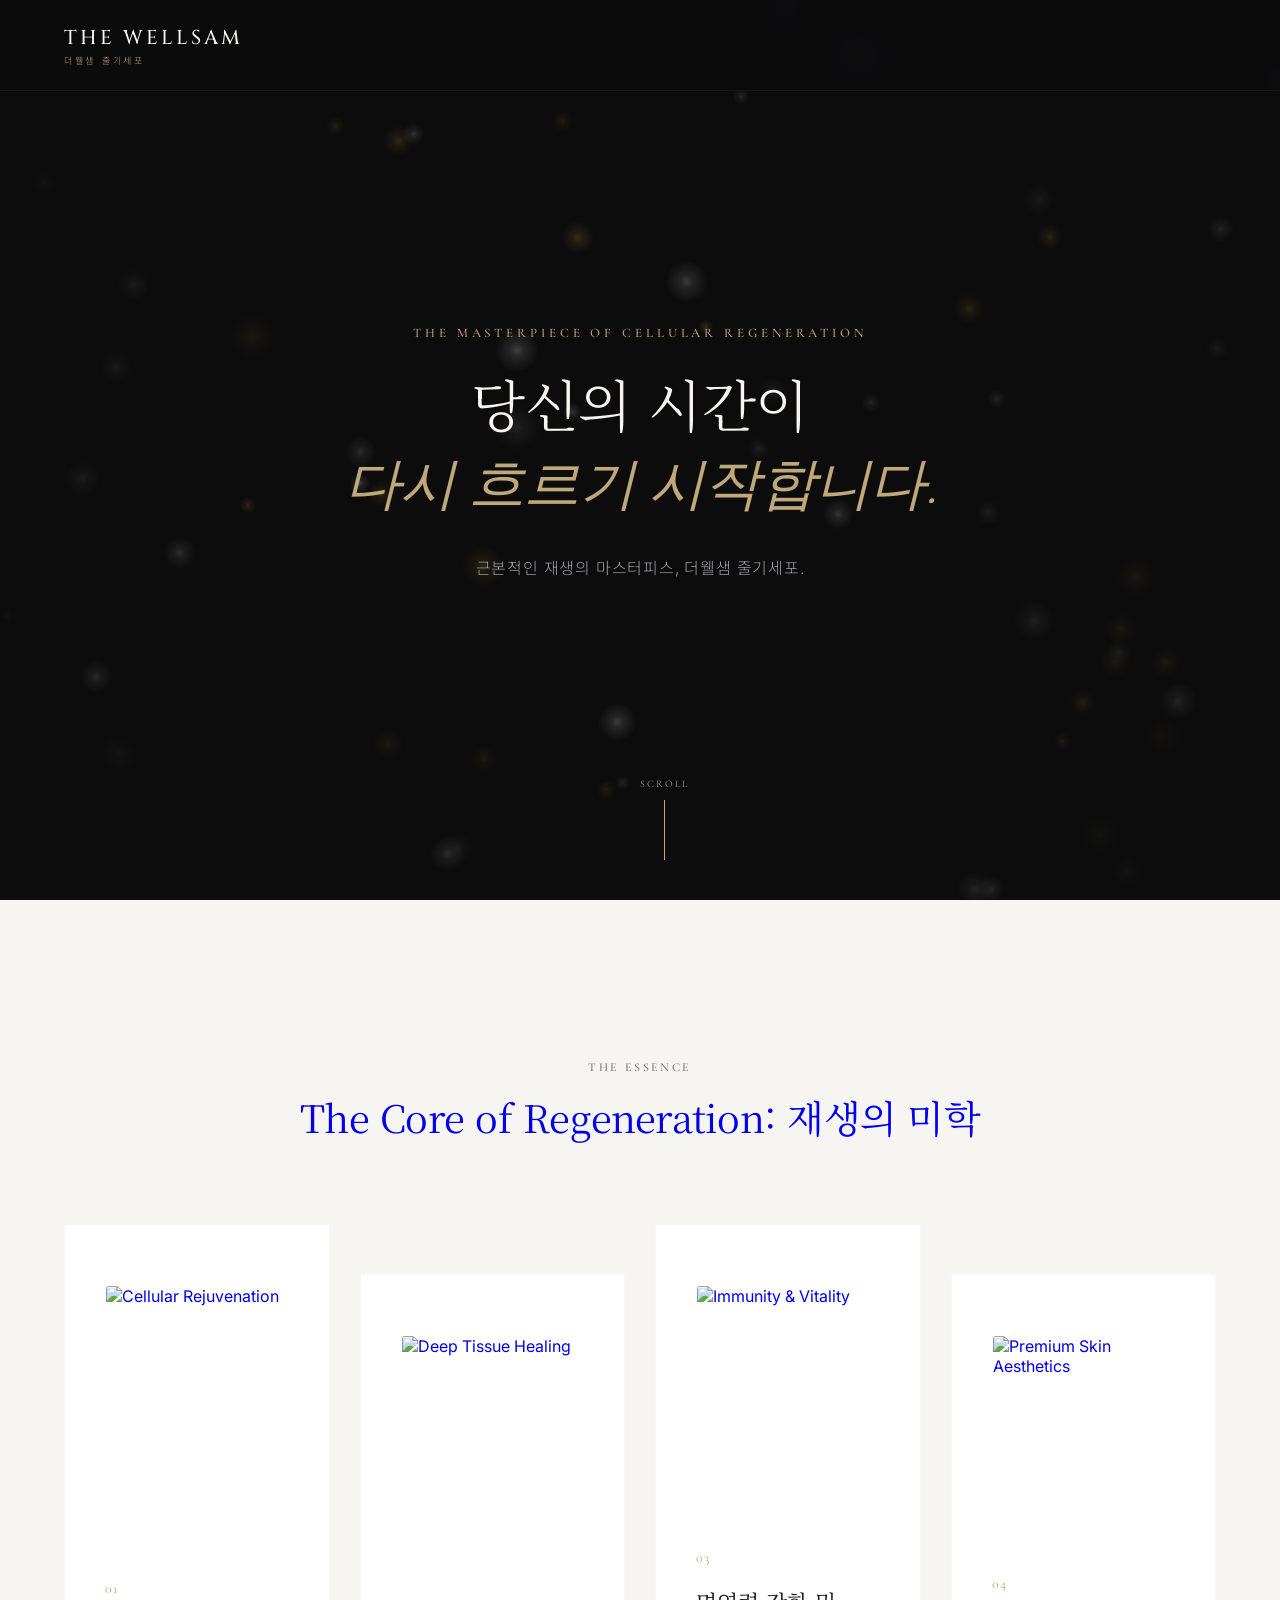
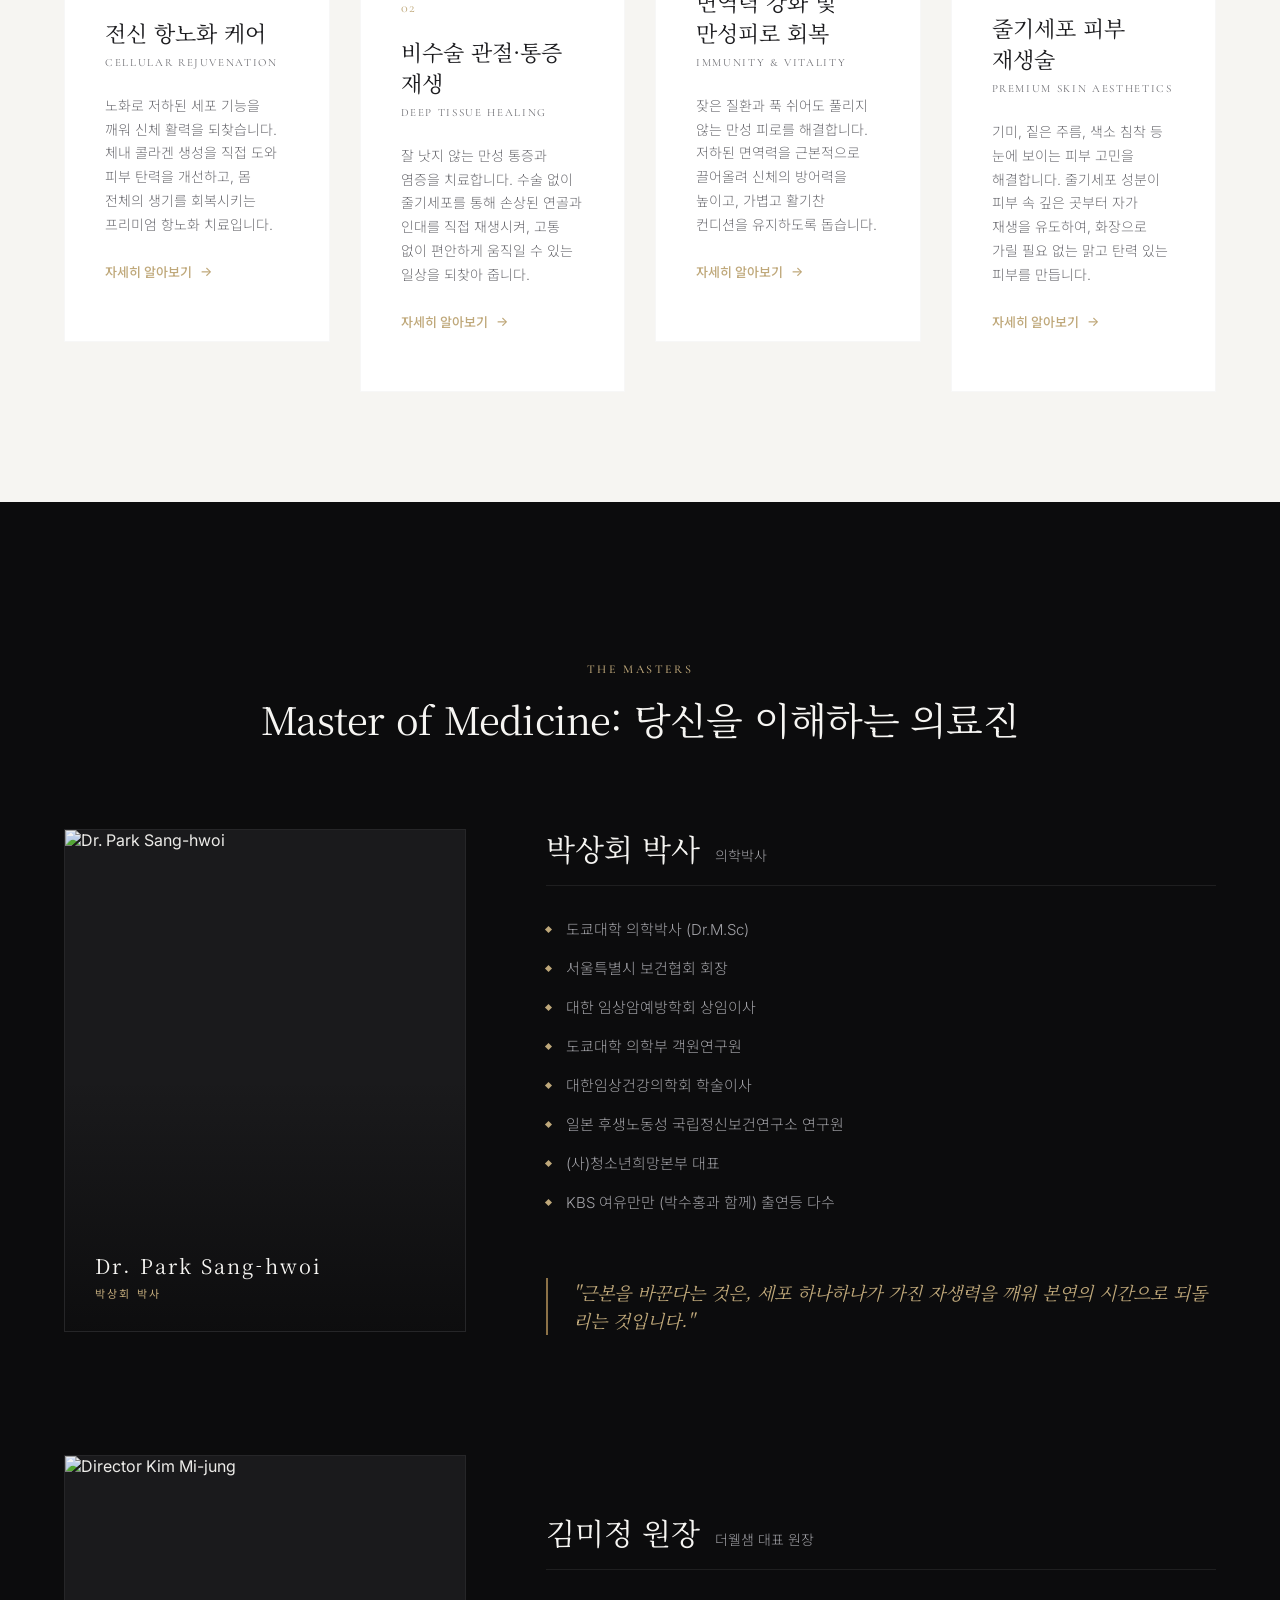
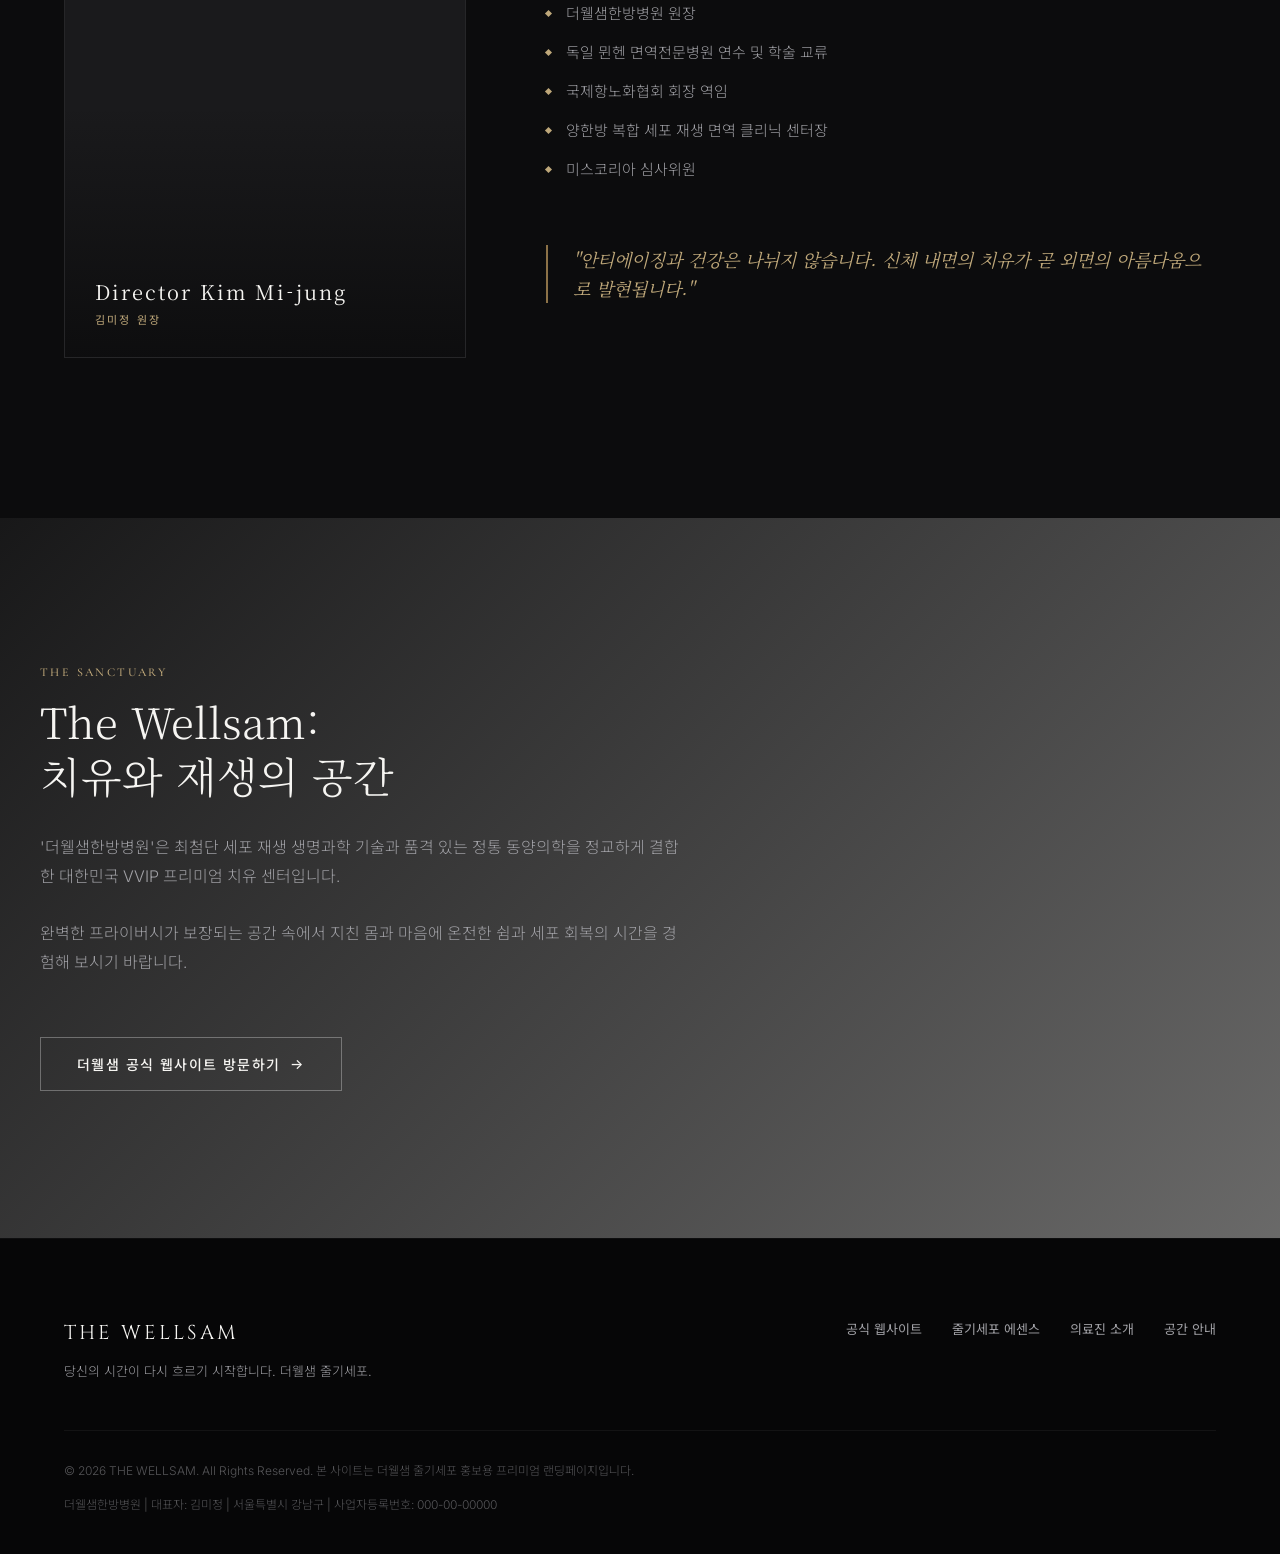
==== commit c573bca1: "fix: add missing favicon.svg to resolve 404 error in browser console" ====
--- a/index.html
+++ b/index.html
@@ -5,6 +5,7 @@
   <meta charset="UTF-8">
   <meta name="viewport" content="width=device-width, initial-scale=1.0">
   <title>당신의 시간이 다시 흐르기 시작합니다 | 더웰샘 줄기세포</title>
+  <link rel="icon" type="image/svg+xml" href="/favicon.svg" />
 
   <!-- SEO Meta Tags -->
   <meta name="description"
@@ -70,7 +71,7 @@
           <!-- Card 1: Skin Aesthetics & Anti-aging -->
           <div class="essence-card anti-gravity-card reveal-up" data-card-index="0">
             <div class="card-visual-wrapper">
-              <img src="/section1-1.png" alt="Cellular Rejuvenation" class="card-visual-img">
+              <img src="/section1-1.webp" alt="Cellular Rejuvenation" class="card-visual-img">
             </div>
             <div class="card-content">
               <span class="card-num">01</span>
@@ -86,7 +87,7 @@
           <!-- Card 2: Chronic Pain Relief -->
           <div class="essence-card anti-gravity-card reveal-up delay-1" data-card-index="1">
             <div class="card-visual-wrapper">
-              <img src="/section1-2.png" alt="Deep Tissue Healing" class="card-visual-img">
+              <img src="/section1-2.webp" alt="Deep Tissue Healing" class="card-visual-img">
             </div>
             <div class="card-content">
               <span class="card-num">02</span>
@@ -102,7 +103,7 @@
           <!-- Card 3: Premium Wellness -->
           <div class="essence-card anti-gravity-card reveal-up delay-2" data-card-index="2">
             <div class="card-visual-wrapper">
-              <img src="/section1-3.png" alt="Immunity & Vitality" class="card-visual-img">
+              <img src="/section1-3.webp" alt="Immunity & Vitality" class="card-visual-img">
             </div>
             <div class="card-content">
               <span class="card-num">03</span>
@@ -118,7 +119,7 @@
           <!-- Card 4: Premium Skin Aesthetics -->
           <div class="essence-card anti-gravity-card reveal-up delay-3" data-card-index="3">
             <div class="card-visual-wrapper">
-              <img src="/section1-4.png" alt="Premium Skin Aesthetics" class="card-visual-img">
+              <img src="/section1-4.webp" alt="Premium Skin Aesthetics" class="card-visual-img">
             </div>
             <div class="card-content">
               <span class="card-num">04</span>
@@ -146,7 +147,7 @@
           <!-- Profile 1: Dr. Park Sang-hwoi -->
           <div class="master-card reveal-up">
             <div class="master-image-box">
-              <img src="/park-sanghoe-profile.png" alt="Dr. Park Sang-hwoi" class="master-profile-img">
+              <img src="/park-sanghoe-profile.webp" alt="Dr. Park Sang-hwoi" class="master-profile-img">
               <div class="master-title-overlay">
                 <span class="m-title text-serif">Dr. Park Sang-hwoi</span>
                 <span class="m-role">박상회 박사</span>
@@ -173,7 +174,7 @@
           <!-- Profile 2: Director Kim Mi-jung -->
           <div class="master-card reveal-up delay-1">
             <div class="master-image-box">
-              <img src="/kim-mijeong-profile.jpg" alt="Director Kim Mi-jung" class="master-profile-img">
+              <img src="/kim-mijeong-profile.webp" alt="Director Kim Mi-jung" class="master-profile-img">
               <div class="master-title-overlay">
                 <span class="m-title text-serif">Director Kim Mi-jung</span>
                 <span class="m-role">김미정 원장</span>
@@ -259,43 +260,8 @@
         <span>CLOSE</span>
       </button>
 
-      <div class="detail-layout">
-        <!-- Content Column -->
-        <div class="detail-content-side">
-          <span class="detail-tag" id="detail-tag">SCIENCE & CONCEPT</span>
-          <h2 class="detail-title text-serif" id="detail-title">근본적인 젊음의 재건</h2>
-          <span class="detail-subtitle" id="detail-subtitle">Cellular Rejuvenation</span>
-
-          <div class="detail-concept-box">
-            <span class="concept-label">TREATMENT CONCEPT</span>
-            <p class="detail-concept" id="detail-concept">
-              세포의 시계를 되돌리는 딥 안티에이징 (Deep Anti-aging)...
-            </p>
-          </div>
-
-          <div class="detail-sections">
-            <div class="detail-section">
-              <h4 class="section-title text-serif">치료 메커니즘 (The Science)</h4>
-              <div class="mechanism-list" id="detail-mechanisms">
-                <!-- Mechanisms injected dynamically -->
-              </div>
-            </div>
-
-            <div class="detail-section">
-              <h4 class="section-title text-serif">전문적 기대 효과</h4>
-              <ul class="effect-list" id="detail-effects">
-                <!-- Effects injected dynamically -->
-              </ul>
-            </div>
-          </div>
-        </div>
-
-        <!-- Interactive/Visual Column -->
-        <div class="detail-visual-side">
-          <div class="visual-canvas-container" id="detail-visual-container">
-            <!-- Dynamic SVGs / animations injected here -->
-          </div>
-        </div>
+      <div id="detail-dynamic-content" class="detail-layout">
+        <!-- Dynamic content injected by JS -->
       </div>
     </div>
   </div>
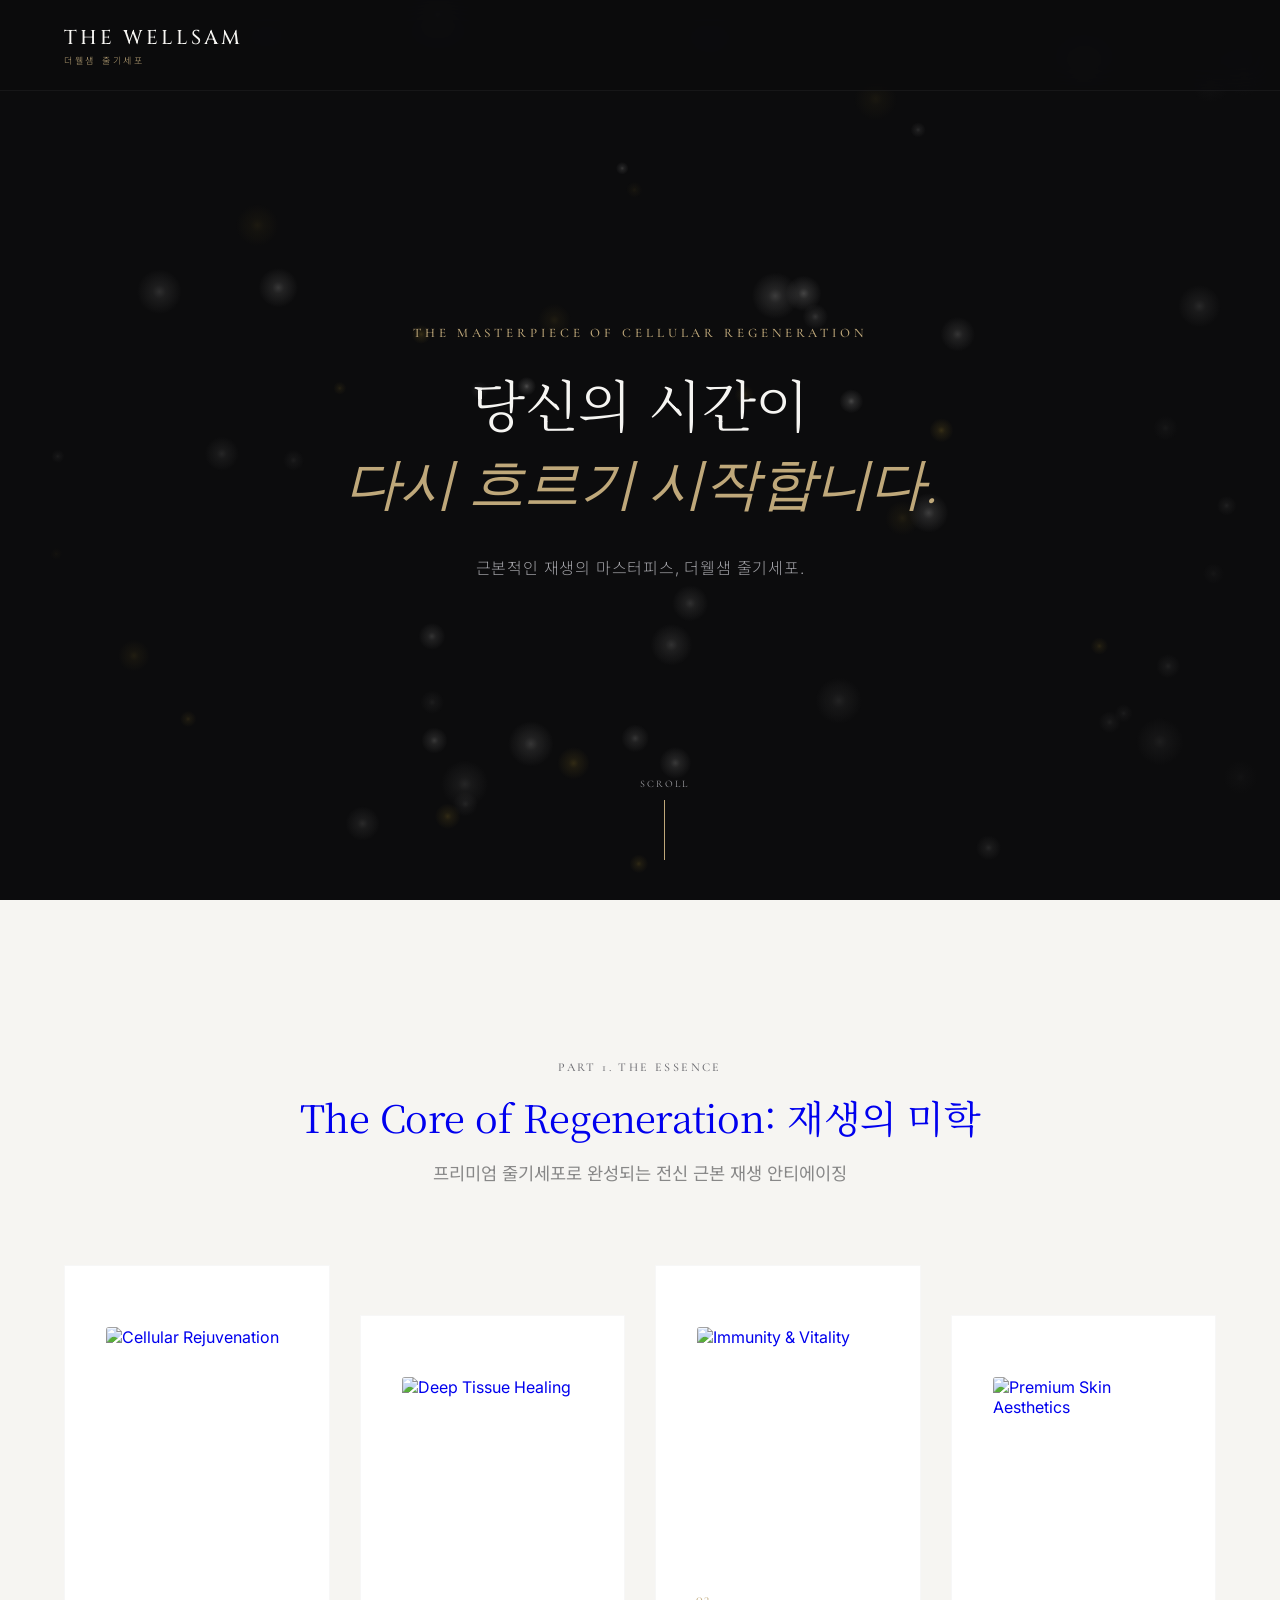
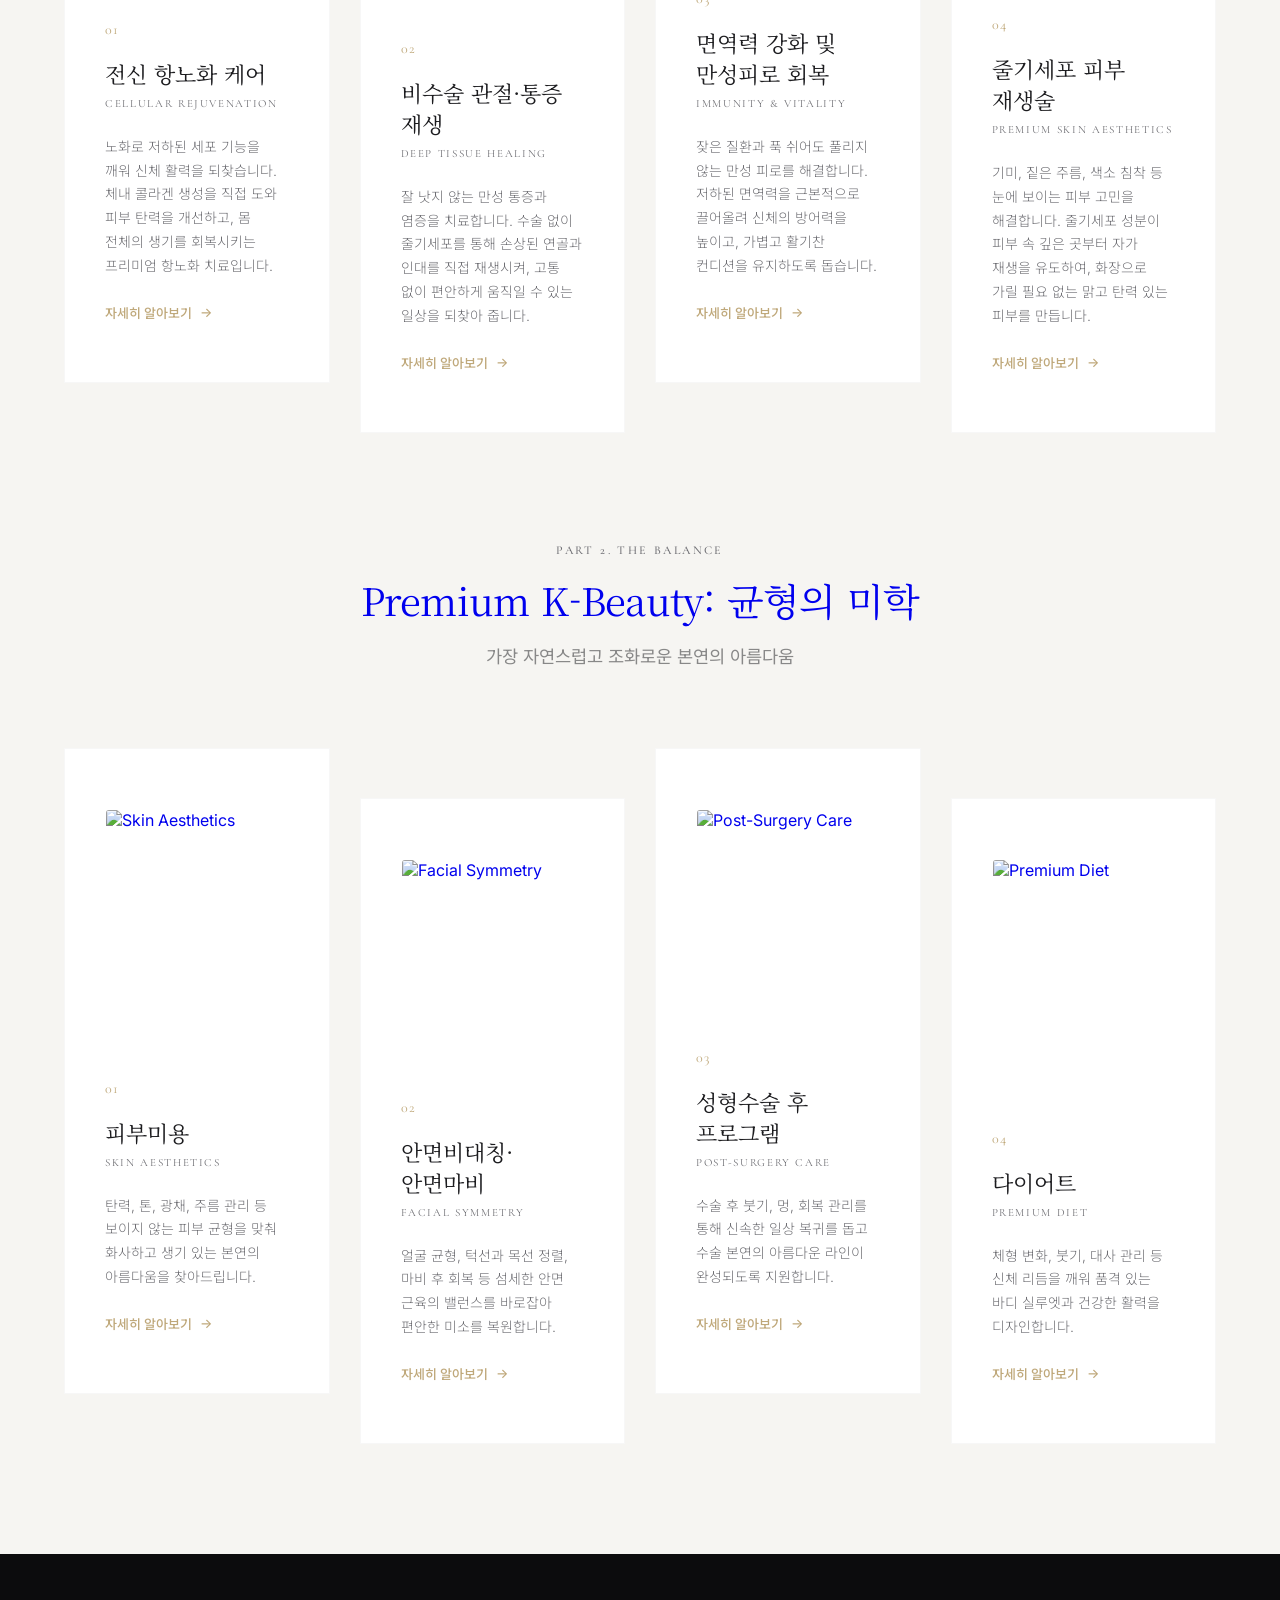
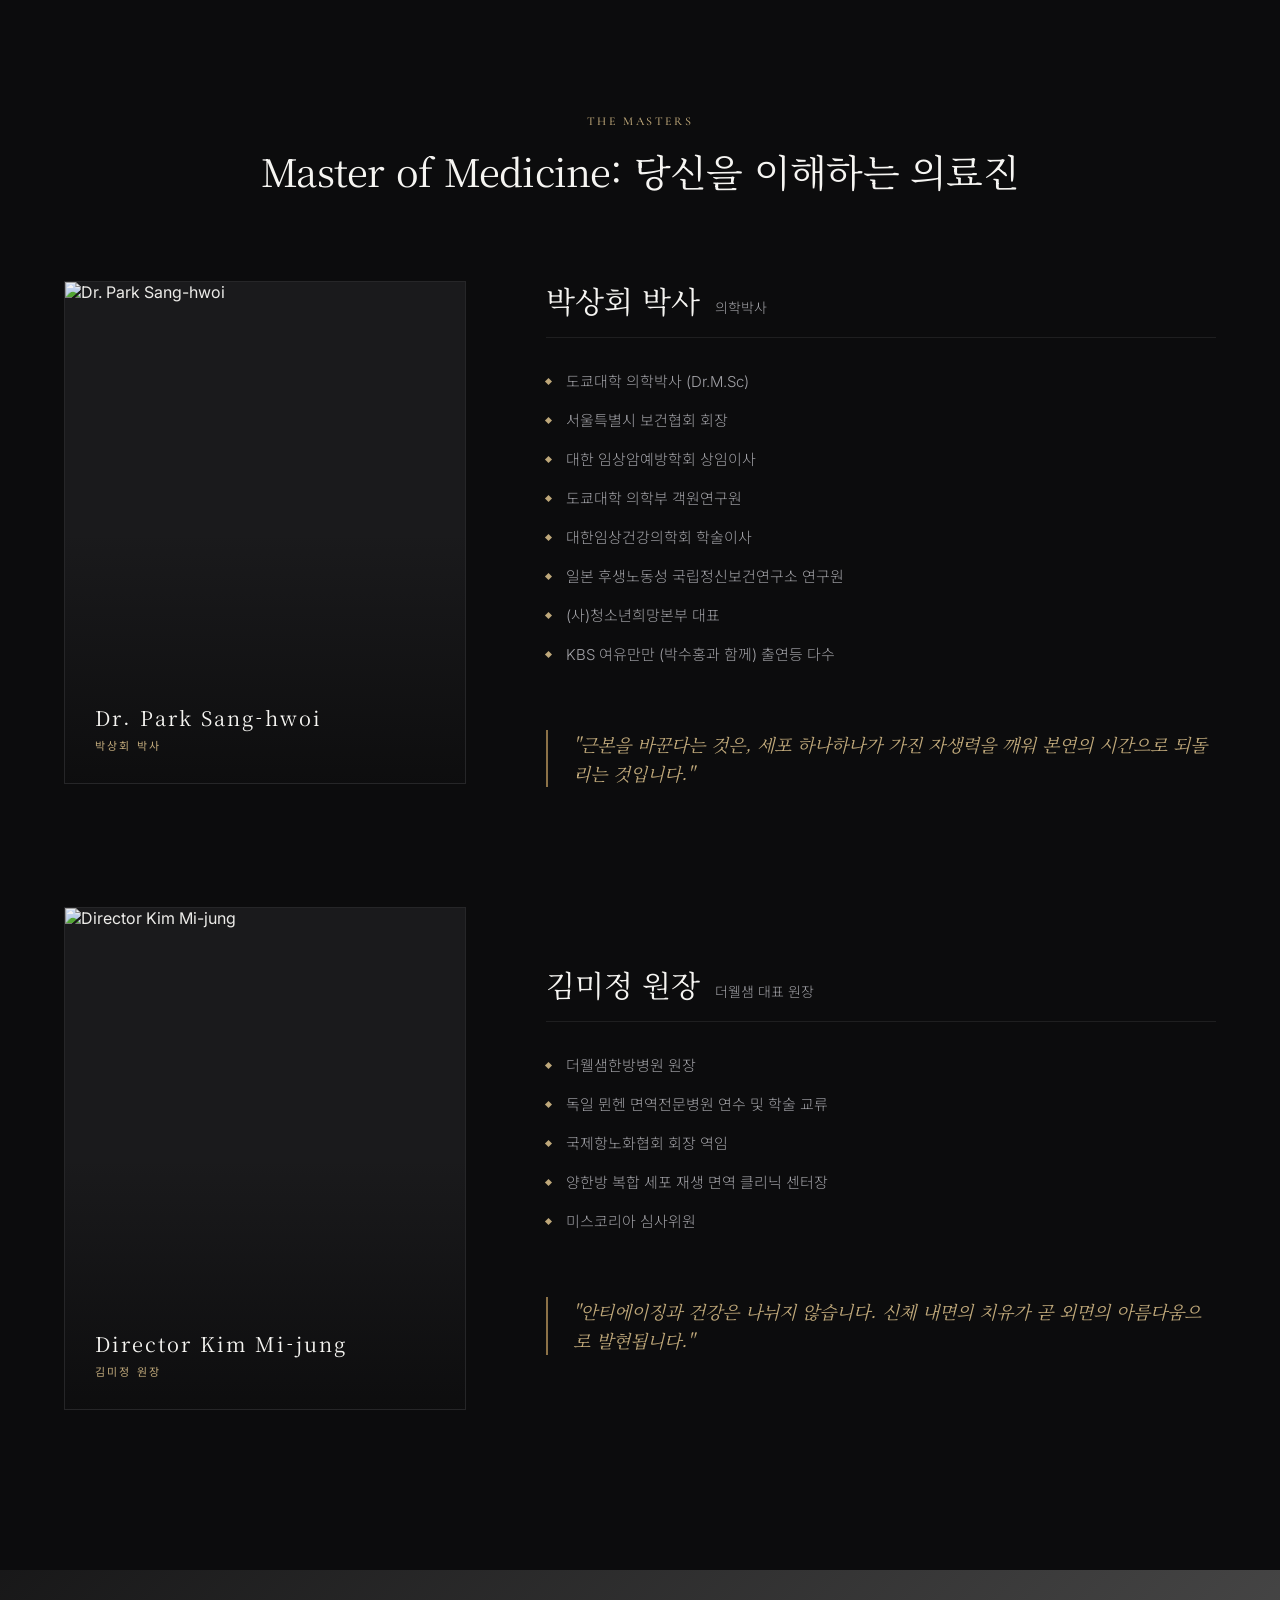
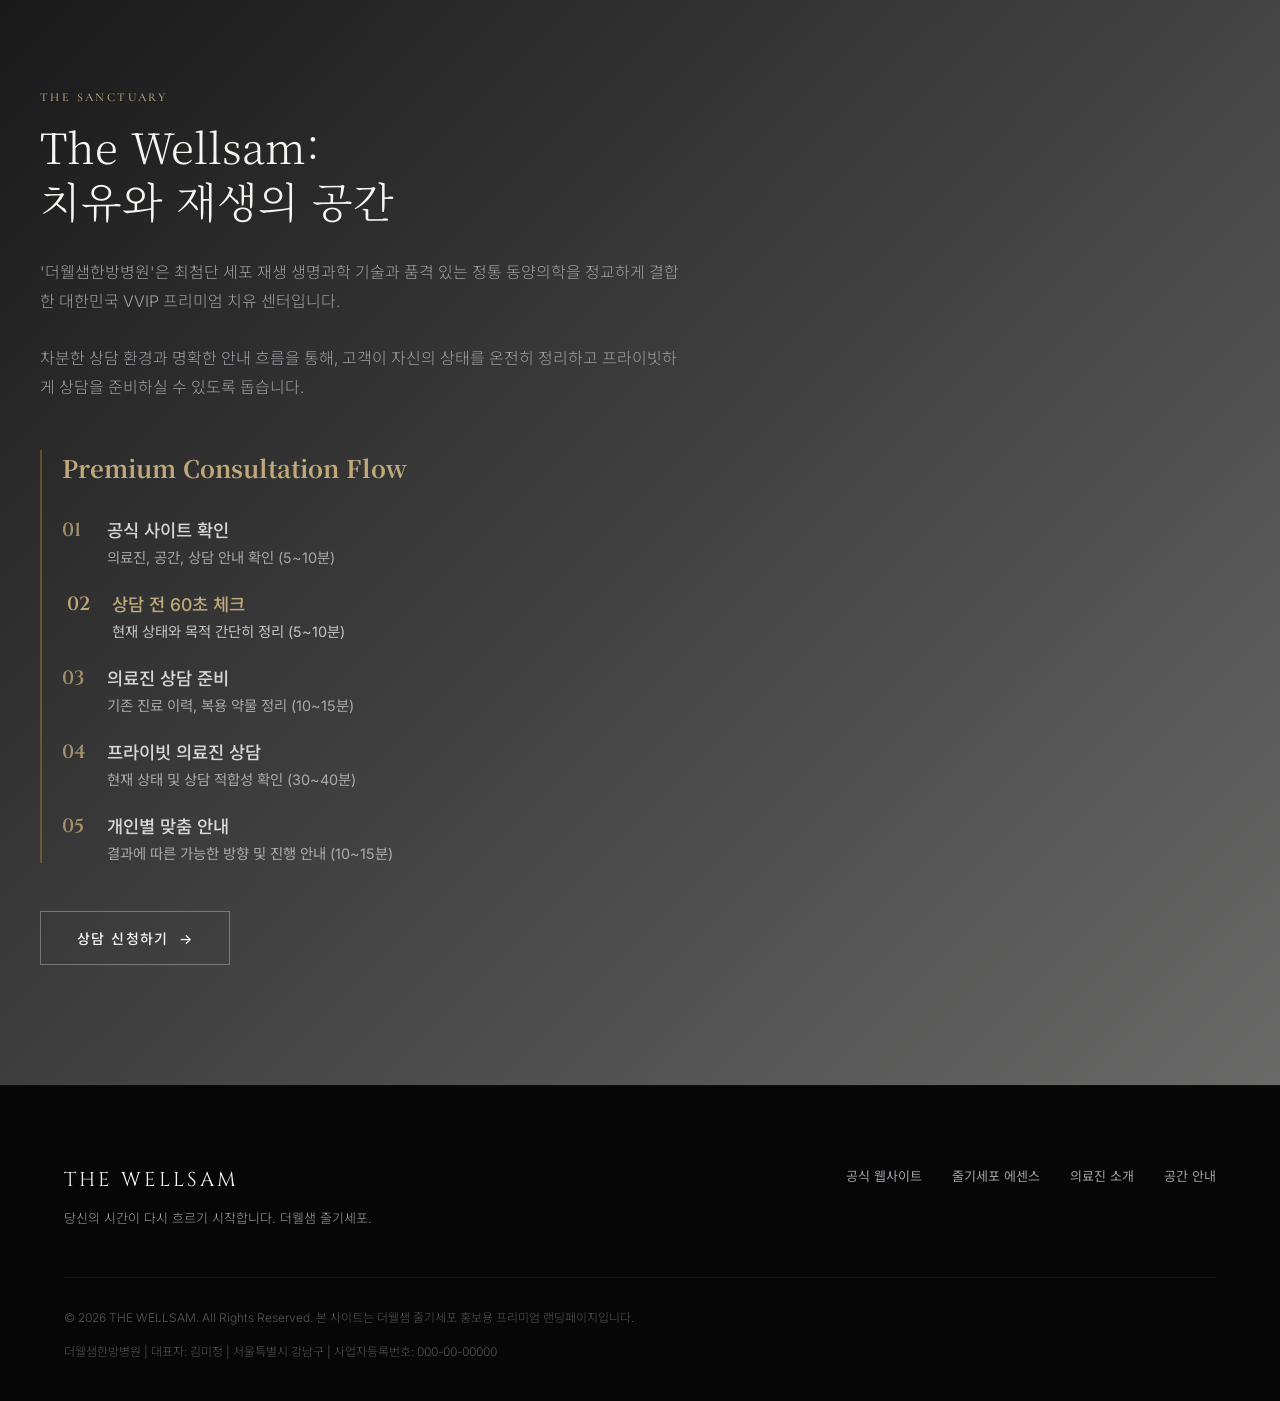
==== commit 60e6030c: "feat: integrate K-Beauty track and refactor consultation form" ====
--- a/index.html
+++ b/index.html
@@ -63,8 +63,9 @@
     <section id="essence" class="section-padding">
       <div class="section-container">
         <div class="section-header reveal-up">
-          <span class="header-subtitle">THE ESSENCE</span>
+          <span class="header-subtitle">PART 1. THE ESSENCE</span>
           <h2 class="header-title text-serif">The Core of Regeneration:<br class="mobile-only"> 재생의 미학</h2>
+          <p style="margin-top: 1rem; color: #888; font-size: 1.1rem; word-break: keep-all;">프리미엄 줄기세포로 완성되는 전신 근본 재생 안티에이징</p>
         </div>
 
         <div class="essence-grid">
@@ -126,7 +127,85 @@
               <h3 class="card-title text-serif">줄기세포 피부 재생술</h3>
               <span class="card-subtitle">Premium Skin Aesthetics</span>
               <p class="card-desc">
-                기미, 짙은 주름, 색소 침착 등 눈에 보이는 피부 고민을 해결합니다. 줄기세포 성분이 피부 속 깊은 곳부터 자가 재생을 유도하여, 화장으로 가릴 필요 없는 맑고 탄력 있는 피부를 만듭니다.
+                기미, 짙은 주름, 색소 침착 등 눈에 보이는 피부 고민을 해결합니다. 줄기세포 성분이 피부 속 깊은 곳부터 자가 재생을 유도하여, 화장으로 가릴 필요 없는 맑고 탄력 있는 피부를
+                만듭니다.
+              </p>
+              <div class="card-cta">자세히 알아보기 <span class="arrow">→</span></div>
+            </div>
+          </div>
+        </div>
+      </div>
+    </section>
+
+    <!-- 2-1. The Balance (K-Beauty) -->
+    <section id="balance" class="section-padding" style="padding-top: 0;">
+      <div class="section-container">
+        <div class="section-header reveal-up">
+          <span class="header-subtitle">PART 2. THE BALANCE</span>
+          <h2 class="header-title text-serif">Premium K-Beauty:<br class="mobile-only"> 균형의 미학</h2>
+          <p style="margin-top: 1rem; color: #888; font-size: 1.1rem; word-break: keep-all;">가장 자연스럽고 조화로운 본연의 아름다움</p>
+        </div>
+
+        <div class="essence-grid">
+          <!-- Card 1: Skin -->
+          <div class="essence-card anti-gravity-card reveal-up" data-card-index="4">
+            <div class="card-visual-wrapper">
+              <img src="/kbeauty_skin.png" alt="Skin Aesthetics" class="card-visual-img">
+            </div>
+            <div class="card-content">
+              <span class="card-num">01</span>
+              <h3 class="card-title text-serif">피부미용</h3>
+              <span class="card-subtitle">Skin Aesthetics</span>
+              <p class="card-desc">
+                탄력, 톤, 광채, 주름 관리 등 보이지 않는 피부 균형을 맞춰 화사하고 생기 있는 본연의 아름다움을 찾아드립니다.
+              </p>
+              <div class="card-cta">자세히 알아보기 <span class="arrow">→</span></div>
+            </div>
+          </div>
+
+          <!-- Card 2: Facial Symmetry -->
+          <div class="essence-card anti-gravity-card reveal-up delay-1" data-card-index="5">
+            <div class="card-visual-wrapper">
+              <img src="/kbeauty_symmetry.png" alt="Facial Symmetry" class="card-visual-img">
+            </div>
+            <div class="card-content">
+              <span class="card-num">02</span>
+              <h3 class="card-title text-serif">안면비대칭·안면마비</h3>
+              <span class="card-subtitle">Facial Symmetry</span>
+              <p class="card-desc">
+                얼굴 균형, 턱선과 목선 정렬, 마비 후 회복 등 섬세한 안면 근육의 밸런스를 바로잡아 편안한 미소를 복원합니다.
+              </p>
+              <div class="card-cta">자세히 알아보기 <span class="arrow">→</span></div>
+            </div>
+          </div>
+
+          <!-- Card 3: Post-Surgery -->
+          <div class="essence-card anti-gravity-card reveal-up delay-2" data-card-index="6">
+            <div class="card-visual-wrapper">
+              <img src="/kbeauty_recovery.png" alt="Post-Surgery Care" class="card-visual-img">
+            </div>
+            <div class="card-content">
+              <span class="card-num">03</span>
+              <h3 class="card-title text-serif">성형수술 후 프로그램</h3>
+              <span class="card-subtitle">Post-Surgery Care</span>
+              <p class="card-desc">
+                수술 후 붓기, 멍, 회복 관리를 통해 신속한 일상 복귀를 돕고 수술 본연의 아름다운 라인이 완성되도록 지원합니다.
+              </p>
+              <div class="card-cta">자세히 알아보기 <span class="arrow">→</span></div>
+            </div>
+          </div>
+
+          <!-- Card 4: Diet -->
+          <div class="essence-card anti-gravity-card reveal-up delay-3" data-card-index="7">
+            <div class="card-visual-wrapper">
+              <img src="/kbeauty_diet.png" alt="Premium Diet" class="card-visual-img">
+            </div>
+            <div class="card-content">
+              <span class="card-num">04</span>
+              <h3 class="card-title text-serif">다이어트</h3>
+              <span class="card-subtitle">Premium Diet</span>
+              <p class="card-desc">
+                체형 변화, 붓기, 대사 관리 등 신체 리듬을 깨워 품격 있는 바디 실루엣과 건강한 활력을 디자인합니다.
               </p>
               <div class="card-cta">자세히 알아보기 <span class="arrow">→</span></div>
             </div>
@@ -208,13 +287,54 @@
             <h2 class="sanctuary-title text-serif">The Wellsam:<br>치유와 재생의 공간</h2>
             <p class="sanctuary-desc">
               '더웰샘한방병원'은 최첨단 세포 재생 생명과학 기술과 품격 있는 정통 동양의학을 정교하게 결합한 대한민국 VVIP 프리미엄 치유 센터입니다.<br><br>
-              완벽한 프라이버시가 보장되는 공간 속에서 지친 몸과 마음에 온전한 쉼과 세포 회복의 시간을 경험해 보시기 바랍니다.
+              차분한 상담 환경과 명확한 안내 흐름을 통해, 고객이 자신의 상태를 온전히 정리하고 프라이빗하게 상담을 준비하실 수 있도록 돕습니다.
             </p>
+
+            <div class="consultation-flow-wrapper reveal-up delay-1">
+              <h3 class="flow-title text-serif">Premium Consultation Flow</h3>
+              <div class="flow-steps">
+                <div class="flow-step">
+                  <span class="step-num">01</span>
+                  <div class="step-info">
+                    <h4>공식 사이트 확인</h4>
+                    <p>의료진, 공간, 상담 안내 확인 (5~10분)</p>
+                  </div>
+                </div>
+                <div class="flow-step highlight-step">
+                  <span class="step-num">02</span>
+                  <div class="step-info">
+                    <h4>상담 전 60초 체크</h4>
+                    <p>현재 상태와 목적 간단히 정리 (5~10분)</p>
+                  </div>
+                </div>
+                <div class="flow-step">
+                  <span class="step-num">03</span>
+                  <div class="step-info">
+                    <h4>의료진 상담 준비</h4>
+                    <p>기존 진료 이력, 복용 약물 정리 (10~15분)</p>
+                  </div>
+                </div>
+                <div class="flow-step">
+                  <span class="step-num">04</span>
+                  <div class="step-info">
+                    <h4>프라이빗 의료진 상담</h4>
+                    <p>현재 상태 및 상담 적합성 확인 (30~40분)</p>
+                  </div>
+                </div>
+                <div class="flow-step">
+                  <span class="step-num">05</span>
+                  <div class="step-info">
+                    <h4>개인별 맞춤 안내</h4>
+                    <p>결과에 따른 가능한 방향 및 진행 안내 (10~15분)</p>
+                  </div>
+                </div>
+              </div>
+            </div>
+
             <div class="sanctuary-cta-box">
-              <a href="https://www.thewellsam.com" target="_blank" rel="noopener noreferrer"
-                class="btn btn-luxury-white">
-                더웰샘 공식 웹사이트 방문하기 <span class="arrow">→</span>
-              </a>
+              <button class="btn btn-luxury-white" id="consultation-btn">
+                상담 신청하기 <span class="arrow">→</span>
+              </button>
             </div>
           </div>
         </div>
--- a/style.css
+++ b/style.css
@@ -1,1477 +1,1559 @@
-/* 
-  =========================================
-  THE WELLSAM STEM CELL - CSS DESIGN SYSTEM
-  Aesthetic: Minimalist Luxury & Anti-gravity
-  =========================================
-*/
-
-/* 1. Global Reset & Variables */
-:root {
-  /* Color Palette */
-  --color-bg-dark: #0c0c0d;       /* Deep Charcoal Black */
-  --color-bg-card-dark: #141416;  /* Card Dark Slate */
-  --color-bg-light: #f6f5f2;      /* Warm Pearl White */
-  --color-bg-card-light: #ffffff; /* Card Pure White */
-  
-  --color-text-dark: #1c1c1f;     /* Dark Charcoal Text */
-  --color-text-light: #f6f5f2;    /* Light Pearl Text */
-  --color-text-muted-dark: #6e6e73;/* Muted Dark Text */
-  --color-text-muted-light: #a1a1a6;/* Muted Light Text */
-  
-  --color-gold: #bfa87a;          /* Premium Champagne Gold */
-  --color-gold-hover: #d9c398;    /* Light Gold Highlight */
-  --color-gold-dark: #8c7247;     /* Deep Metallic Gold */
-  
-  --color-silver: #d1d1d6;        /* Metallic Silver */
-  --color-silver-muted: #8e8e93;  /* Muted Silver */
-  
-  /* Fonts */
-  --font-serif-en: 'Cormorant Garamond', 'Cinzel', serif;
-  --font-serif-ko: 'Noto Serif KR', serif;
-  --font-sans: 'Inter', 'Pretendard', 'Noto Sans KR', sans-serif;
-  
-  /* Layout */
-  --max-width: 1200px;
-  --transition-smooth: all 0.8s cubic-bezier(0.16, 1, 0.3, 1);
-  --transition-fast: all 0.3s ease;
+/* 
+  =========================================
+  THE WELLSAM STEM CELL - CSS DESIGN SYSTEM
+  Aesthetic: Minimalist Luxury & Anti-gravity
+  =========================================
+*/
+
+/* 1. Global Reset & Variables */
+:root {
+  /* Color Palette */
+  --color-bg-dark: #0c0c0d;       /* Deep Charcoal Black */
+  --color-bg-card-dark: #141416;  /* Card Dark Slate */
+  --color-bg-light: #f6f5f2;      /* Warm Pearl White */
+  --color-bg-card-light: #ffffff; /* Card Pure White */
+  
+  --color-text-dark: #1c1c1f;     /* Dark Charcoal Text */
+  --color-text-light: #f6f5f2;    /* Light Pearl Text */
+  --color-text-muted-dark: #6e6e73;/* Muted Dark Text */
+  --color-text-muted-light: #a1a1a6;/* Muted Light Text */
+  
+  --color-gold: #bfa87a;          /* Premium Champagne Gold */
+  --color-gold-hover: #d9c398;    /* Light Gold Highlight */
+  --color-gold-dark: #8c7247;     /* Deep Metallic Gold */
+  
+  --color-silver: #d1d1d6;        /* Metallic Silver */
+  --color-silver-muted: #8e8e93;  /* Muted Silver */
+  
+  /* Fonts */
+  --font-serif-en: 'Cormorant Garamond', 'Cinzel', serif;
+  --font-serif-ko: 'Noto Serif KR', serif;
+  --font-sans: 'Inter', 'Pretendard', 'Noto Sans KR', sans-serif;
+  
+  /* Layout */
+  --max-width: 1200px;
+  --transition-smooth: all 0.8s cubic-bezier(0.16, 1, 0.3, 1);
+  --transition-fast: all 0.3s ease;
+}
+
+* {
+  box-sizing: border-box;
+  margin: 0;
+  padding: 0;
+}
+
+html {
+  scroll-behavior: smooth;
+  background-color: var(--color-bg-light);
+  color: var(--color-text-dark);
+  font-family: var(--font-sans);
+  -webkit-font-smoothing: antialiased;
+  -moz-osx-font-smoothing: grayscale;
+}
+
+body {
+  overflow-x: hidden;
+  background-color: var(--color-bg-light);
+}
+
+/* Custom Scrollbar */
+::-webkit-scrollbar {
+  width: 8px;
+}
+::-webkit-scrollbar-track {
+  background: var(--color-bg-dark);
+}
+::-webkit-scrollbar-thumb {
+  background: var(--color-gold-dark);
+  border-radius: 4px;
+}
+::-webkit-scrollbar-thumb:hover {
+  background: var(--color-gold);
+}
+
+/* 2. Helper Utilities */
+.section-padding {
+  padding: 160px 0;
+}
+.mobile-only {
+  display: none;
+}
+.section-container {
+  width: 90%;
+  max-width: var(--max-width);
+  margin: 0 auto;
+}
+.dark-bg {
+  background-color: var(--color-bg-dark);
+  color: var(--color-text-light);
+}
+.text-serif {
+  font-family: var(--font-serif-ko);
+}
+.italic {
+  font-family: var(--font-serif-en);
+  font-style: italic;
+}
+.gold-accent {
+  color: var(--color-gold);
+}
+.gold-text {
+  color: var(--color-gold) !important;
+}
+.light-text {
+  color: var(--color-text-light) !important;
+}
+
+/* 3. Common Components: Buttons & Headers */
+.btn {
+  display: inline-flex;
+  align-items: center;
+  justify-content: center;
+  padding: 16px 36px;
+  font-family: var(--font-sans);
+  font-size: 14px;
+  font-weight: 500;
+  letter-spacing: 0.1em;
+  text-transform: uppercase;
+  text-decoration: none;
+  border-radius: 0;
+  transition: var(--transition-fast);
+  cursor: pointer;
+}
+
+.btn-luxury-white {
+  background-color: transparent;
+  color: var(--color-text-light);
+  border: 1px solid rgba(255, 255, 255, 0.3);
+}
+
+.btn-luxury-white:hover {
+  background-color: var(--color-bg-light);
+  color: var(--color-text-dark);
+  border-color: var(--color-bg-light);
+  box-shadow: 0 10px 30px rgba(0, 0, 0, 0.3);
+}
+
+.btn-luxury-gold {
+  background-color: transparent;
+  color: var(--color-gold);
+  border: 1px solid var(--color-gold);
+}
+
+.btn-luxury-gold:hover {
+  background-color: var(--color-gold);
+  color: var(--color-bg-dark);
+  box-shadow: 0 10px 30px rgba(191, 168, 122, 0.25);
+}
+
+.btn .arrow {
+  margin-left: 10px;
+  transition: transform 0.3s ease;
+}
+
+.btn:hover .arrow {
+  transform: translateX(5px);
+}
+
+/* Section Header styling */
+.section-header {
+  margin-bottom: 80px;
+  text-align: center;
+}
+
+.header-subtitle {
+  display: block;
+  font-family: var(--font-serif-en);
+  font-size: 12px;
+  font-weight: 500;
+  letter-spacing: 0.2em;
+  color: var(--color-text-muted-dark);
+  margin-bottom: 15px;
+}
+
+.header-title {
+  font-size: 38px;
+  font-weight: 400;
+  letter-spacing: -0.02em;
+  color: inherit;
+}
+
+@media (max-width: 768px) {
+  .section-padding {
+    padding: 80px 0;
+  }
+  .header-title {
+    font-size: 24px;
+    line-height: 1.4;
+  }
+  .mobile-only {
+    display: block;
+  }
+}
+
+/* 4. Navigation Bar */
+#site-header {
+  position: fixed;
+  top: 0;
+  left: 0;
+  width: 100%;
+  z-index: 1000;
+  border-bottom: 1px solid rgba(255, 255, 255, 0.05);
+  background-color: rgba(12, 12, 13, 0.85);
+  backdrop-filter: blur(15px);
+  -webkit-backdrop-filter: blur(15px);
+  transition: var(--transition-fast);
+}
+
+.nav-container {
+  display: flex;
+  justify-content: space-between;
+  align-items: center;
+  width: 90%;
+  max-width: var(--max-width);
+  height: 90px;
+  margin: 0 auto;
+}
+
+.logo {
+  display: flex;
+  flex-direction: column;
+  text-decoration: none;
+}
+
+.logo-en {
+  font-family: 'Cinzel', serif;
+  font-size: 20px;
+  font-weight: 500;
+  letter-spacing: 0.15em;
+  color: var(--color-text-light);
+}
+
+.logo-ko {
+  font-size: 9px;
+  font-weight: 300;
+  letter-spacing: 0.3em;
+  color: var(--color-gold);
+  margin-top: 3px;
+  text-transform: uppercase;
+}
+
+.nav-links {
+  display: flex;
+  align-items: center;
+  gap: 40px;
+}
+
+.nav-links a {
+  font-family: var(--font-serif-en);
+  font-size: 13px;
+  font-weight: 400;
+  letter-spacing: 0.1em;
+  color: var(--color-text-muted-light);
+  text-decoration: none;
+  text-transform: uppercase;
+  transition: var(--transition-fast);
+}
+
+.nav-links a:hover {
+  color: var(--color-gold);
+}
+
+.nav-links .nav-cta {
+  color: var(--color-gold) !important;
+  border: 1px solid rgba(191, 168, 122, 0.4);
+  padding: 8px 20px;
+  transition: var(--transition-fast);
+}
+
+.nav-links .nav-cta:hover {
+  background-color: var(--color-gold);
+  color: var(--color-bg-dark) !important;
+  border-color: var(--color-gold);
+}
+
+/* Mobile responsive menu handle (hidden by default) */
+@media (max-width: 768px) {
+  .nav-container {
+    height: 70px;
+  }
+  .nav-links {
+    gap: 20px;
+  }
+  .nav-links a:not(.nav-cta) {
+    display: none; /* simple responsive hide for clean UI */
+  }
+}
+
+/* 5. Hero Section (Visual Hook) */
+#hero {
+  position: relative;
+  width: 100%;
+  height: 100vh;
+  background-image: url('/stem-cell-hero.webp');
+  background-size: cover;
+  background-position: center;
+  background-repeat: no-repeat;
+  background-color: var(--color-bg-dark);
+  display: flex;
+  justify-content: center;
+  align-items: center;
+  text-align: center;
+  overflow: hidden;
+}
+
+#hero-particles {
+  position: absolute;
+  top: 0;
+  left: 0;
+  width: 100%;
+  height: 100%;
+  z-index: 1;
+  pointer-events: auto;
+}
+
+.hero-overlay {
+  position: absolute;
+  top: 0;
+  left: 0;
+  width: 100%;
+  height: 100%;
+  background: radial-gradient(circle at 50% 50%, rgba(12, 12, 13, 0.4) 0%, rgba(12, 12, 13, 0.9) 100%);
+  z-index: 2;
+  pointer-events: none;
+}
+
+.hero-content {
+  position: relative;
+  z-index: 3;
+  width: 90%;
+  max-width: 800px;
+}
+
+.hero-subtitle {
+  display: inline-block;
+  font-family: var(--font-serif-en);
+  font-size: 13px;
+  font-weight: 500;
+  letter-spacing: 0.3em;
+  color: var(--color-gold);
+  text-transform: uppercase;
+  margin-bottom: 25px;
+}
+
+.hero-title {
+  font-family: var(--font-serif-ko);
+  font-size: 56px;
+  font-weight: 300;
+  line-height: 1.35;
+  color: var(--color-text-light);
+  letter-spacing: -0.01em;
+  margin-bottom: 30px;
+}
+
+.hero-desc {
+  font-family: var(--font-sans);
+  font-size: 16px;
+  font-weight: 300;
+  letter-spacing: 0.05em;
+  color: var(--color-text-muted-light);
+  max-width: 500px;
+  margin: 0 auto;
+}
+
+.scroll-indicator {
+  position: absolute;
+  bottom: 40px;
+  left: 50%;
+  transform: translateX(-50%);
+  z-index: 3;
+  display: flex;
+  flex-direction: column;
+  align-items: center;
+}
+
+.scroll-text {
+  font-family: var(--font-serif-en);
+  font-size: 10px;
+  letter-spacing: 0.2em;
+  color: var(--color-text-muted-light);
+  margin-bottom: 10px;
+}
+
+.scroll-line {
+  width: 1px;
+  height: 60px;
+  background: linear-gradient(to bottom, var(--color-gold) 50%, rgba(255, 255, 255, 0.1) 50%);
+  background-size: 100% 200%;
+  background-position: 100% 0%;
+  animation: scrollLineAnimation 2s cubic-bezier(0.16, 1, 0.3, 1) infinite;
+}
+
+@keyframes scrollLineAnimation {
+  0% {
+    background-position: 100% 0%;
+  }
+  100% {
+    background-position: 100% 100%;
+  }
+}
+
+@media (max-width: 768px) {
+  .hero-title {
+    font-size: 36px;
+  }
+  .hero-desc {
+    font-size: 14px;
+  }
+}
+
+/* 6. The Essence Section */
+.essence-grid {
+  display: grid;
+  grid-template-columns: repeat(4, 1fr);
+  gap: 30px;
+  align-items: stretch;
+  margin-top: 60px;
+}
+
+/* Asymmetric heights & alignments for a premium magazine grid */
+.essence-grid .essence-card:nth-child(even) {
+  transform: translateY(50px);
+}
+
+.essence-card {
+  background-color: var(--color-bg-card-light);
+  border: 1px solid rgba(0, 0, 0, 0.03);
+  padding: 60px 40px;
+  display: flex;
+  flex-direction: column;
+  justify-content: space-between;
+  min-height: 550px;
+  position: relative;
+  transition: var(--transition-smooth);
+}
+
+/* Anti-gravity Floating Hover */
+.essence-card:hover {
+  transform: translateY(-15px) !important;
+  box-shadow: 0 30px 60px rgba(0, 0, 0, 0.05);
+  border-color: rgba(191, 168, 122, 0.15);
+}
+
+/* Card Visual Containers */
+.card-visual-wrapper {
+  height: 210px;
+  width: 100%;
+  margin-bottom: 30px;
+  position: relative;
+  overflow: hidden;
+  border-radius: 4px;
+  border: 1px solid rgba(255, 255, 255, 0.05);
+}
+
+.card-visual-img {
+  width: 100%;
+  height: 100%;
+  object-fit: cover;
+  transition: var(--transition-smooth);
+}
+
+.essence-card:hover .card-visual-img {
+  transform: scale(1.06);
+}
+
+/* Card Content Styling */
+.card-content {
+  position: relative;
+  z-index: 5;
+}
+
+.card-num {
+  display: block;
+  font-family: var(--font-serif-en);
+  font-size: 14px;
+  letter-spacing: 0.1em;
+  color: var(--color-gold);
+  margin-bottom: 20px;
+}
+
+.card-title {
+  font-size: 22px;
+  font-weight: 400;
+  color: var(--color-text-dark);
+  margin-bottom: 8px;
+  word-break: keep-all;
+  overflow-wrap: break-word;
+}
+
+.card-subtitle {
+  display: block;
+  font-family: var(--font-serif-en);
+  font-size: 11px;
+  text-transform: uppercase;
+  letter-spacing: 0.15em;
+  color: var(--color-text-muted-dark);
+  margin-bottom: 25px;
+}
+
+.card-desc {
+  font-size: 14px;
+  line-height: 1.7;
+  color: var(--color-text-muted-dark);
+  font-weight: 300;
+  word-break: keep-all;
+  overflow-wrap: break-word;
+}
+
+.card-cta {
+  margin-top: 25px;
+  font-family: var(--font-sans);
+  font-size: 13px;
+  font-weight: 500;
+  color: var(--color-gold);
+  display: flex;
+  align-items: center;
+  transition: var(--transition-fast);
+}
+
+.card-cta .arrow {
+  margin-left: 8px;
+  transition: transform 0.3s ease;
+}
+
+.essence-card:hover .card-cta .arrow {
+  transform: translateX(5px);
+}
+
+@media (max-width: 1200px) {
+  .essence-grid {
+    grid-template-columns: repeat(2, 1fr);
+    gap: 50px 40px;
+  }
+}
+
+@media (max-width: 768px) {
+  .essence-grid {
+    grid-template-columns: 1fr;
+    gap: 60px;
+  }
+  .essence-grid .essence-card:nth-child(even) {
+    transform: translateY(0) !important;
+  }
+  .essence-card {
+    min-height: auto;
+    padding: 50px 30px;
+  }
+}
+
+/* 7. The Masters Section */
+.masters-editorial {
+  display: flex;
+  flex-direction: column;
+  gap: 120px;
+  margin-top: 80px;
+}
+
+.master-card {
+  display: grid;
+  grid-template-columns: 4.5fr 7.5fr;
+  gap: 80px;
+  align-items: center;
+}
+
+.master-image-box {
+  position: relative;
+  aspect-ratio: 4/5;
+  background-color: #1a1a1c;
+  overflow: hidden;
+  border: 1px solid rgba(255, 255, 255, 0.05);
+}
+
+.master-image-box::after {
+  content: '';
+  position: absolute;
+  bottom: 0;
+  left: 0;
+  width: 100%;
+  height: 50%;
+  background: linear-gradient(to top, rgba(12, 12, 13, 0.9) 0%, rgba(12, 12, 13, 0) 100%);
+  pointer-events: none;
+  z-index: 2;
+}
+
+.master-profile-img {
+  width: 100%;
+  height: 100%;
+  object-fit: cover;
+  transition: var(--transition-smooth);
+  filter: contrast(1.02) brightness(0.95);
+}
+
+.master-card:hover .master-profile-img {
+  transform: scale(1.05);
+}
+
+.master-title-overlay {
+  position: absolute;
+  bottom: 30px;
+  left: 30px;
+  z-index: 10;
+}
+
+.m-title {
+  display: block;
+  font-size: 20px;
+  letter-spacing: 0.1em;
+  color: var(--color-text-light);
+  font-weight: 400;
+}
+
+.m-role {
+  display: block;
+  font-size: 11px;
+  letter-spacing: 0.2em;
+  color: var(--color-gold);
+  text-transform: uppercase;
+  margin-top: 5px;
+}
+
+.master-info {
+  display: flex;
+  flex-direction: column;
+  justify-content: center;
+}
+
+.master-name {
+  font-size: 30px;
+  font-weight: 400;
+  color: var(--color-text-light);
+  margin-bottom: 30px;
+  border-bottom: 1px solid rgba(255, 255, 255, 0.08);
+  padding-bottom: 15px;
+  display: flex;
+  align-items: baseline;
+  gap: 15px;
+}
+
+.master-name .title-sub {
+  font-family: var(--font-sans);
+  font-size: 14px;
+  font-weight: 300;
+  color: var(--color-text-muted-light);
+}
+
+.master-career {
+  list-style: none;
+  margin-bottom: 40px;
+}
+
+.master-career li {
+  font-size: 15px;
+  font-weight: 300;
+  line-height: 1.8;
+  color: var(--color-text-muted-light);
+  margin-bottom: 12px;
+  display: flex;
+  align-items: center;
+}
+
+.master-career li .bullet {
+  width: 5px;
+  height: 5px;
+  background-color: var(--color-gold);
+  display: inline-block;
+  margin-right: 15px;
+  transform: rotate(45deg);
+}
+
+.master-quote {
+  font-family: var(--font-serif-ko);
+  font-size: 18px;
+  font-style: italic;
+  line-height: 1.6;
+  color: var(--color-gold);
+  border-left: 2px solid var(--color-gold-dark);
+  padding-left: 25px;
+  margin-top: 10px;
+}
+
+@media (max-width: 992px) {
+  .master-card {
+    grid-template-columns: 1fr;
+    gap: 40px;
+  }
+  .master-image-box {
+    max-width: 400px;
+    margin: 0 auto;
+    width: 100%;
+  }
+}
+
+@media (max-width: 768px) {
+  .master-image-box {
+    width: 33.33%;
+    max-width: 150px;
+  }
+  .master-title-overlay {
+    display: none;
+  }
+}
+
+/* 8. The Sanctuary Section */
+#sanctuary {
+  position: relative;
+  overflow: hidden;
+  padding: 0; /* Cover by full-height wrapper */
+}
+
+.sanctuary-parallax-wrapper {
+  position: relative;
+  min-height: 80vh;
+  display: flex;
+  align-items: center;
+  padding: 120px 0;
+  /* Soft pearl-dark background transition visual */
+  background: 
+    linear-gradient(rgba(12, 12, 13, 0.75), rgba(12, 12, 13, 0.75)), 
+    url('https://images.unsplash.com/photo-1629909613654-28e377c37b09?auto=format&fit=crop&q=80&w=2000') no-repeat center center;
+  background-size: cover;
+  background-attachment: fixed;
+}
+
+/* In windows platform we use modern custom background overlay if fixed attachment parallax is slow */
+@media (max-width: 1024px) {
+  .sanctuary-parallax-wrapper {
+    background-attachment: scroll;
+  }
+}
+
+.sanctuary-bg-overlay {
+  position: absolute;
+  top: 0;
+  left: 0;
+  width: 100%;
+  height: 100%;
+  background: linear-gradient(135deg, rgba(12,12,13,0.95) 0%, rgba(12,12,13,0.6) 100%);
+  z-index: 1;
+}
+
+.sanctuary-content-box {
+  position: relative;
+  z-index: 2;
+  width: 100%;
+}
+
+.sanctuary-text-wrap {
+  max-width: 650px;
+}
+
+.sanctuary-title {
+  font-size: 42px;
+  font-weight: 300;
+  line-height: 1.3;
+  color: var(--color-text-light);
+  margin-bottom: 30px;
+}
+
+.sanctuary-desc {
+  font-size: 16px;
+  line-height: 1.8;
+  color: var(--color-text-muted-light);
+  font-weight: 300;
+  margin-bottom: 40px;
+}
+
+.sanctuary-cta-box {
+  margin-top: 20px;
+}
+
+@media (max-width: 768px) {
+  .sanctuary-text-wrap {
+    padding: 0 24px;
+  }
+  .sanctuary-title {
+    font-size: 32px;
+  }
+  .sanctuary-desc {
+    font-size: 14px;
+  }
+}
+
+/* 9. VIP Concierge Section */
+.concierge-box {
+  background-color: var(--color-bg-card-dark);
+  border: 1px solid rgba(191, 168, 122, 0.15);
+  padding: 80px;
+  display: flex;
+  flex-direction: column;
+  gap: 60px;
+}
+
+.concierge-header {
+  max-width: 650px;
+}
+
+.concierge-title {
+  font-size: 36px;
+  font-weight: 400;
+  margin-bottom: 20px;
+}
+
+.concierge-intro {
+  font-size: 15px;
+  color: var(--color-text-muted-light);
+  line-height: 1.6;
+  font-weight: 300;
+}
+
+.concierge-content {
+  display: flex;
+  flex-direction: column;
+  gap: 50px;
+}
+
+.concierge-info-grid {
+  display: grid;
+  grid-template-columns: repeat(3, 1fr);
+  gap: 40px;
+  border-top: 1px solid rgba(255, 255, 255, 0.08);
+  border-bottom: 1px solid rgba(255, 255, 255, 0.08);
+  padding: 40px 0;
+}
+
+.info-item {
+  display: flex;
+  flex-direction: column;
+  gap: 15px;
+}
+
+.info-label {
+  font-size: 12px;
+  font-weight: 400;
+  letter-spacing: 0.1em;
+  color: var(--color-gold);
+  text-transform: uppercase;
+}
+
+.info-value {
+  font-size: 18px;
+  font-weight: 300;
+  color: var(--color-text-light);
+}
+
+.info-value.text-serif {
+  font-size: 26px;
+  color: var(--color-text-light);
+  letter-spacing: 0.05em;
+}
+
+.concierge-actions {
+  display: flex;
+  justify-content: space-between;
+  align-items: center;
+  flex-wrap: wrap;
+  gap: 30px;
+}
+
+.action-note {
+  font-size: 14px;
+  color: var(--color-text-muted-light);
+  font-weight: 300;
+}
+
+@media (max-width: 992px) {
+  .concierge-box {
+    padding: 40px;
+  }
+  .concierge-info-grid {
+    grid-template-columns: 1fr;
+    gap: 30px;
+  }
+}
+
+/* 10. Footer Section */
+footer {
+  background-color: #060607;
+  color: var(--color-text-muted-light);
+  padding: 80px 0 40px 0;
+  border-top: 1px solid rgba(255, 255, 255, 0.03);
+}
+
+.footer-top {
+  display: flex;
+  justify-content: space-between;
+  align-items: flex-start;
+  flex-wrap: wrap;
+  gap: 40px;
+}
+
+.footer-logo {
+  font-family: 'Cinzel', serif;
+  font-size: 20px;
+  letter-spacing: 0.15em;
+  color: var(--color-text-light);
+  display: block;
+  margin-bottom: 15px;
+}
+
+.footer-slogan {
+  font-size: 13px;
+  font-weight: 300;
+  color: var(--color-text-muted-light);
+}
+
+.footer-links {
+  display: flex;
+  gap: 30px;
+}
+
+.footer-links a {
+  font-size: 13px;
+  color: var(--color-text-muted-light);
+  text-decoration: none;
+  transition: var(--transition-fast);
+}
+
+.footer-links a:hover {
+  color: var(--color-gold);
+}
+
+.footer-divider {
+  height: 1px;
+  background-color: rgba(255, 255, 255, 0.05);
+  margin: 50px 0 30px 0;
+}
+
+.footer-bottom {
+  display: flex;
+  flex-direction: column;
+  gap: 15px;
+  font-size: 12px;
+  font-weight: 300;
+  color: #555558;
+}
+
+.footer-bottom p {
+  line-height: 1.6;
+}
+
+@media (max-width: 768px) {
+  .footer-top {
+    flex-direction: column;
+    align-items: flex-start;
+  }
+  .footer-links {
+    flex-direction: column;
+    gap: 15px;
+  }
+}
+
+/* 11. Anti-gravity Reveal Animations (Intersection Observer) */
+.reveal-up {
+  opacity: 0;
+  transform: translateY(50px) scale(0.98);
+  transition: 
+    opacity 1.4s cubic-bezier(0.16, 1, 0.3, 1),
+    transform 1.4s cubic-bezier(0.16, 1, 0.3, 1);
+}
+
+.reveal-up.visible {
+  opacity: 1;
+  transform: translateY(0) scale(1);
+}
+
+/* Staggered delays */
+.delay-1 {
+  transition-delay: 0.2s !important;
+}
+
+.delay-2 {
+  transition-delay: 0.4s !important;
+}
+
+.delay-3 {
+  transition-delay: 0.6s !important;
+}
+
+/* Hero elements direct fade-in animation on page load */
+.fade-in-up {
+  opacity: 0;
+  transform: translateY(30px);
+  animation: fadeInUpAnimation 1.6s cubic-bezier(0.16, 1, 0.3, 1) forwards;
+}
+
+.fade-in-up.delay-1 {
+  animation-delay: 0.3s;
+}
+
+.fade-in-up.delay-2 {
+  animation-delay: 0.6s;
+}
+
+.fade-in-up.delay-3 {
+  animation-delay: 0.9s;
+}
+
+@keyframes fadeInUpAnimation {
+  to {
+    opacity: 1;
+    transform: translateY(0);
+  }
+}
+
+/* 11. Full-Screen Detail Overlay */
+.detail-overlay {
+  position: fixed;
+  top: 0;
+  left: 0;
+  width: 100%;
+  height: 100%;
+  z-index: 2000;
+  display: flex;
+  align-items: center;
+  justify-content: center;
+  opacity: 0;
+  pointer-events: none;
+  transition: opacity 0.5s cubic-bezier(0.16, 1, 0.3, 1);
+}
+
+.detail-overlay.active {
+  opacity: 1;
+  pointer-events: auto;
+}
+
+.detail-overlay-bg {
+  position: absolute;
+  top: 0;
+  left: 0;
+  width: 100%;
+  height: 100%;
+  background-color: rgba(12, 12, 13, 0.75);
+  backdrop-filter: blur(25px);
+  -webkit-backdrop-filter: blur(25px);
+  z-index: 1;
+}
+
+.detail-container {
+  position: relative;
+  width: 90%;
+  max-width: 1300px;
+  height: 85vh;
+  background-color: #121213;
+  border: 1px solid rgba(255, 255, 255, 0.05);
+  border-radius: 8px;
+  z-index: 2;
+  overflow: hidden;
+  box-shadow: 0 40px 100px rgba(0, 0, 0, 0.6);
+  transform: translateY(40px) scale(0.98);
+  transition: transform 0.6s cubic-bezier(0.16, 1, 0.3, 1);
+  display: flex;
+  flex-direction: column;
+}
+
+.detail-overlay.active .detail-container {
+  transform: translateY(0) scale(1);
+}
+
+/* Close Button */
+.detail-close-btn {
+  position: absolute;
+  top: 40px;
+  right: 40px;
+  background: none;
+  border: none;
+  color: var(--color-gold);
+  cursor: pointer;
+  display: flex;
+  align-items: center;
+  gap: 10px;
+  font-family: var(--font-sans);
+  font-size: 11px;
+  letter-spacing: 0.2em;
+  font-weight: 500;
+  z-index: 100;
+  padding: 10px;
+  transition: var(--transition-smooth);
+}
+
+.detail-close-btn svg {
+  transition: transform 0.4s ease;
+}
+
+.detail-close-btn:hover {
+  color: var(--color-text-light);
+}
+
+.detail-close-btn:hover svg {
+  transform: rotate(90deg);
+}
+
+/* Layout */
+.detail-layout {
+  display: grid;
+  grid-template-columns: 1.2fr 0.8fr;
+  height: 100%;
+  overflow: hidden;
+}
+
+.detail-content-side {
+  padding: 80px 80px 80px 100px;
+  overflow-y: auto;
+  border-right: 1px solid rgba(255, 255, 255, 0.03);
+  scrollbar-width: thin;
+  scrollbar-color: rgba(255, 255, 255, 0.1) transparent;
+}
+
+.detail-content-side::-webkit-scrollbar {
+  width: 4px;
+}
+
+.detail-content-side::-webkit-scrollbar-thumb {
+  background-color: rgba(255, 255, 255, 0.08);
+  border-radius: 4px;
+}
+
+.detail-visual-side {
+  background-color: #0c0c0d;
+  display: flex;
+  align-items: center;
+  justify-content: center;
+  position: relative;
+  overflow: hidden;
+}
+
+.visual-canvas-container {
+  width: 100%;
+  height: 100%;
+  display: flex;
+  align-items: center;
+  justify-content: center;
+  position: relative;
+}
+
+/* Text styles in Content side */
+.detail-tag {
+  display: block;
+  font-family: var(--font-sans);
+  font-size: 11px;
+  letter-spacing: 0.25em;
+  color: var(--color-gold);
+  margin-bottom: 20px;
+  font-weight: 500;
+}
+
+.detail-title {
+  font-size: 42px;
+  font-weight: 300;
+  color: var(--color-text-light);
+  margin-bottom: 5px;
+  line-height: 1.2;
+}
+
+.detail-subtitle {
+  display: block;
+  font-family: var(--font-serif-en);
+  font-size: 13px;
+  letter-spacing: 0.2em;
+  color: rgba(255, 255, 255, 0.4);
+  text-transform: uppercase;
+  margin-bottom: 40px;
+  border-bottom: 1px solid rgba(255, 255, 255, 0.05);
+  padding-bottom: 25px;
+}
+
+.detail-concept-box {
+  background-color: rgba(255, 255, 255, 0.02);
+  border-left: 2px solid var(--color-gold);
+  padding: 25px 30px;
+  margin-bottom: 45px;
+}
+
+.concept-label {
+  display: block;
+  font-family: var(--font-sans);
+  font-size: 10px;
+  letter-spacing: 0.15em;
+  color: rgba(255, 255, 255, 0.3);
+  margin-bottom: 10px;
+}
+
+.detail-concept {
+  font-size: 16px;
+  line-height: 1.8;
+  color: rgba(255, 255, 255, 0.85);
+  font-weight: 300;
+}
+
+.detail-sections {
+  display: flex;
+  flex-direction: column;
+  gap: 45px;
+}
+
+.section-title {
+  font-size: 18px;
+  font-weight: 400;
+  color: var(--color-text-light);
+  margin-bottom: 20px;
+  letter-spacing: 0.05em;
+}
+
+/* Mechanism List styles */
+.mechanism-list {
+  display: flex;
+  flex-direction: column;
+  gap: 25px;
+}
+
+.mechanism-item {
+  display: flex;
+  flex-direction: column;
+  gap: 8px;
+  padding-bottom: 20px;
+  border-bottom: 1px dashed rgba(255, 255, 255, 0.05);
+}
+
+.mechanism-item:last-child {
+  border-bottom: none;
+  padding-bottom: 0;
+}
+
+.mechanism-item-title {
+  font-size: 15px;
+  font-weight: 500;
+  color: var(--color-gold);
+}
+
+.mechanism-item-desc {
+  font-size: 14px;
+  line-height: 1.7;
+  color: rgba(255, 255, 255, 0.65);
+  font-weight: 300;
+}
+
+/* Effect List styles */
+.effect-list {
+  list-style: none;
+  display: flex;
+  flex-direction: column;
+  gap: 15px;
+}
+
+.effect-item {
+  position: relative;
+  padding-left: 25px;
+  font-size: 14px;
+  line-height: 1.6;
+  color: rgba(255, 255, 255, 0.8);
+  font-weight: 300;
+}
+
+.effect-item::before {
+  content: '';
+  position: absolute;
+  left: 0;
+  top: 9px;
+  width: 8px;
+  height: 1px;
+  background-color: var(--color-gold);
+}
+
+/* 12. Dynamic 3D/SVG Infographic Animations */
+.visual-svg {
+  width: 100%;
+  height: 100%;
+  max-width: 450px;
+  max-height: 450px;
+}
+
+/* Common SVG Elements */
+.glowing-node {
+  filter: drop-shadow(0 0 8px rgba(212, 175, 55, 0.5));
+}
+
+.glowing-node-red {
+  filter: drop-shadow(0 0 8px rgba(235, 94, 85, 0.6));
+}
+
+.glowing-node-blue {
+  filter: drop-shadow(0 0 8px rgba(100, 180, 240, 0.5));
+}
+
+/* Animation 1: Cellular Rejuvenation */
+.cell-pulse {
+  transform-origin: center;
+  animation: pulseGlow 3s infinite ease-in-out;
+}
+
+.growth-factor {
+  animation: factorFloat 4s infinite linear;
+}
+
+.fibroblast-awaken {
+  animation: awakenGlow 4s infinite ease-in-out;
+}
+
+.collagen-line {
+  stroke-dasharray: 100;
+  stroke-dashoffset: 100;
+  animation: drawLine 6s infinite linear;
+}
+
+/* Animation 2: Homing & Anti-inflammation */
+.injury-pulse {
+  transform-origin: center;
+  animation: pulseGlowRed 2.5s infinite ease-in-out;
+}
+
+.homing-cell {
+  animation: homingMove 5s infinite cubic-bezier(0.4, 0, 0.2, 1);
+}
+
+.anti-inflammatory-wave {
+  transform-origin: center;
+  animation: expandWave 5s infinite ease-out;
+}
+
+/* Animation 3: Angiogenesis & NK Activation */
+.vessel-path {
+  stroke-dasharray: 200;
+  stroke-dashoffset: 200;
+  animation: growVessel 6s infinite ease-in-out;
+}
+
+.nk-cell {
+  transform-origin: center;
+  animation: rotateNK 12s infinite linear;
+}
+
+.vitality-bubble {
+  animation: bubbleFloat 5s infinite ease-in-out;
+}
+
+/* Animation 4: Exosome & Melanin Inhibition */
+.exosome-node {
+  animation: exosomeFall 4s infinite cubic-bezier(0.25, 0.46, 0.45, 0.94);
+}
+
+.melanin-target {
+  transform-origin: center;
+  animation: melaninDissolve 4s infinite ease-out;
+}
+
+.skin-barrier-line {
+  stroke-dasharray: 15;
+  animation: barrierScroll 10s infinite linear;
+}
+
+/* Keyframe Definitions */
+@keyframes pulseGlow {
+  0%, 100% { transform: scale(1); opacity: 0.8; filter: drop-shadow(0 0 5px rgba(212, 175, 55, 0.4)); }
+  50% { transform: scale(1.08); opacity: 1; filter: drop-shadow(0 0 15px rgba(212, 175, 55, 0.8)); }
+}
+
+@keyframes pulseGlowRed {
+  0%, 100% { transform: scale(1); opacity: 0.6; filter: drop-shadow(0 0 5px rgba(235, 94, 85, 0.4)); }
+  50% { transform: scale(1.05); opacity: 0.9; filter: drop-shadow(0 0 15px rgba(235, 94, 85, 0.8)); }
+}
+
+@keyframes factorFloat {
+  0% { transform: translate(0, 0); opacity: 0; }
+  10% { opacity: 1; }
+  90% { opacity: 1; }
+  100% { transform: translate(var(--dx, 80px), var(--dy, -120px)); opacity: 0; }
+}
+
+@keyframes awakenGlow {
+  0%, 40% { stroke: rgba(255, 255, 255, 0.15); fill: rgba(255, 255, 255, 0.01); filter: none; }
+  50%, 80% { stroke: var(--color-gold); fill: rgba(212, 175, 55, 0.05); filter: drop-shadow(0 0 8px rgba(212, 175, 55, 0.4)); }
+  100% { stroke: rgba(255, 255, 255, 0.15); fill: rgba(255, 255, 255, 0.01); filter: none; }
+}
+
+@keyframes drawLine {
+  0% { stroke-dashoffset: 100; opacity: 0; }
+  20% { opacity: 1; }
+  80% { stroke-dashoffset: 0; opacity: 1; }
+  100% { stroke-dashoffset: 0; opacity: 0; }
+}
+
+@keyframes homingMove {
+  0% { transform: translate(-150px, 120px) scale(0.8); opacity: 0.3; }
+  15% { opacity: 1; }
+  50%, 100% { transform: translate(0, 0) scale(1.15); opacity: 1; }
+}
+
+@keyframes expandWave {
+  0%, 45% { transform: scale(0); opacity: 0; }
+  50% { opacity: 0.8; }
+  85%, 100% { transform: scale(3.5); opacity: 0; }
+}
+
+@keyframes growVessel {
+  0% { stroke-dashoffset: 200; opacity: 0; }
+  15% { opacity: 0.8; }
+  80%, 100% { stroke-dashoffset: 0; opacity: 1; }
+}
+
+@keyframes rotateNK {
+  0% { transform: rotate(0deg); }
+  100% { transform: rotate(360deg); }
+}
+
+@keyframes bubbleFloat {
+  0% { transform: translate(0, 40px); opacity: 0; }
+  25% { opacity: 0.6; }
+  75% { opacity: 0.6; }
+  100% { transform: translate(var(--bx, -30px), -100px); opacity: 0; }
+}
+
+@keyframes exosomeFall {
+  0% { transform: translateY(-120px) scale(0.6); opacity: 0; }
+  15% { opacity: 1; }
+  60% { transform: translateY(80px) scale(1); opacity: 1; }
+  80%, 100% { transform: translateY(180px) scale(0.5); opacity: 0; }
+}
+
+@keyframes melaninDissolve {
+  0%, 55% { transform: scale(1); opacity: 0.8; filter: none; }
+  60% { transform: scale(1.05); opacity: 1; filter: drop-shadow(0 0 5px #fff); }
+  75%, 100% { transform: scale(0.2); opacity: 0; filter: none; }
+}
+
+@keyframes barrierScroll {
+  to { stroke-dashoffset: -30; }
+}
+
+/* Responsive details page adjustment */
+@media (max-width: 1024px) {
+  .detail-container {
+    width: 95%;
+    height: 90vh;
+  }
+  .detail-layout {
+    grid-template-columns: 1fr;
+    grid-template-rows: 1.3fr 0.7fr;
+  }
+  .detail-content-side {
+    padding: 50px 40px;
+    border-right: none;
+    border-bottom: 1px solid rgba(255, 255, 255, 0.05);
+  }
+  .detail-visual-side {
+    height: 300px;
+  }
+  .detail-close-btn {
+    top: 25px;
+    right: 25px;
+  }
+}
+
+@media (max-width: 768px) {
+  .detail-container {
+    height: 92vh; /* Make it slightly taller for better space utilisation on mobile */
+  }
+  .detail-layout {
+    display: flex;
+    flex-direction: column;
+    height: 100%;
+    overflow: hidden;
+  }
+  .detail-title {
+    font-size: 24px;
+    line-height: 1.3;
+  }
+  .detail-concept {
+    font-size: 13.5px;
+    line-height: 1.6;
+  }
+  .detail-content-side {
+    flex: 1;
+    padding: 60px 20px 30px 20px; /* Leave enough room at the top for close btn */
+    overflow-y: auto;
+    -webkit-overflow-scrolling: touch;
+  }
+  .detail-visual-side {
+    height: 220px;
+    flex-shrink: 0;
+    border-top: 1px solid rgba(255, 255, 255, 0.05);
+  }
+}
+
+/* --- NEW: Scroll Mode overrides for Landing Page style --- */
+.detail-layout.scroll-mode {
+  display: block;
+  overflow-y: auto;
+  padding-bottom: 80px;
+}
+.detail-layout.scroll-mode .detail-scroll-inner {
+  padding: 60px 40px;
+  max-width: 800px;
+  margin: 0 auto;
+}
+.detail-hero-img {
+  width: 100%;
+  border-radius: 12px;
+  box-shadow: 0 10px 30px rgba(0,0,0,0.5);
+  margin: 30px 0;
+  object-fit: cover;
+}
+.detail-section-img {
+  width: 100%;
+  border-radius: 8px;
+  margin-top: 15px;
+  box-shadow: 0 4px 15px rgba(0,0,0,0.3);
+}
+@media (max-width: 768px) {
+  .detail-layout.scroll-mode .detail-scroll-inner {
+    padding: 60px 20px;
+  }
+}
+
+.consultation-flow-wrapper {
+  margin: 3rem 0;
+  text-align: left;
+  border-left: 2px solid rgba(212, 175, 55, 0.3);
+  padding-left: 20px;
+}
+.flow-title {
+  color: var(--color-gold);
+  font-size: 1.5rem;
+  margin-bottom: 2rem;
+}
+.flow-steps {
+  display: flex;
+  flex-direction: column;
+  gap: 1.5rem;
+}
+.flow-step {
+  display: flex;
+  align-items: flex-start;
+  gap: 15px;
+  opacity: 0.8;
+  transition: all 0.3s ease;
+}
+.flow-step.highlight-step {
+  opacity: 1;
+  transform: translateX(5px);
+}
+.step-num {
+  font-family: 'Cinzel', serif;
+  font-size: 1.2rem;
+  color: var(--color-gold);
+  font-weight: 600;
+  min-width: 30px;
+}
+.step-info h4 {
+  font-size: 1.1rem;
+  color: #fff;
+  margin-bottom: 4px;
+  font-weight: 500;
+}
+.step-info p {
+  font-size: 0.9rem;
+  color: rgba(255, 255, 255, 0.7);
+  margin: 0;
+}
+.flow-step.highlight-step .step-info h4 {
+  color: var(--color-gold);
 }
-
-* {
-  box-sizing: border-box;
-  margin: 0;
-  padding: 0;
-}
-
-html {
-  scroll-behavior: smooth;
-  background-color: var(--color-bg-light);
-  color: var(--color-text-dark);
-  font-family: var(--font-sans);
-  -webkit-font-smoothing: antialiased;
-  -moz-osx-font-smoothing: grayscale;
-}
-
-body {
-  overflow-x: hidden;
-  background-color: var(--color-bg-light);
-}
-
-/* Custom Scrollbar */
-::-webkit-scrollbar {
-  width: 8px;
-}
-::-webkit-scrollbar-track {
-  background: var(--color-bg-dark);
-}
-::-webkit-scrollbar-thumb {
-  background: var(--color-gold-dark);
-  border-radius: 4px;
-}
-::-webkit-scrollbar-thumb:hover {
-  background: var(--color-gold);
-}
-
-/* 2. Helper Utilities */
-.section-padding {
-  padding: 160px 0;
-}
-.mobile-only {
-  display: none;
-}
-.section-container {
-  width: 90%;
-  max-width: var(--max-width);
-  margin: 0 auto;
-}
-.dark-bg {
-  background-color: var(--color-bg-dark);
-  color: var(--color-text-light);
-}
-.text-serif {
-  font-family: var(--font-serif-ko);
-}
-.italic {
-  font-family: var(--font-serif-en);
-  font-style: italic;
-}
-.gold-accent {
-  color: var(--color-gold);
-}
-.gold-text {
-  color: var(--color-gold) !important;
-}
-.light-text {
-  color: var(--color-text-light) !important;
-}
-
-/* 3. Common Components: Buttons & Headers */
-.btn {
-  display: inline-flex;
-  align-items: center;
-  justify-content: center;
-  padding: 16px 36px;
-  font-family: var(--font-sans);
-  font-size: 14px;
-  font-weight: 500;
-  letter-spacing: 0.1em;
-  text-transform: uppercase;
-  text-decoration: none;
-  border-radius: 0;
-  transition: var(--transition-fast);
-  cursor: pointer;
-}
-
-.btn-luxury-white {
-  background-color: transparent;
-  color: var(--color-text-light);
-  border: 1px solid rgba(255, 255, 255, 0.3);
-}
-
-.btn-luxury-white:hover {
-  background-color: var(--color-bg-light);
-  color: var(--color-text-dark);
-  border-color: var(--color-bg-light);
-  box-shadow: 0 10px 30px rgba(0, 0, 0, 0.3);
-}
-
-.btn-luxury-gold {
-  background-color: transparent;
-  color: var(--color-gold);
-  border: 1px solid var(--color-gold);
-}
-
-.btn-luxury-gold:hover {
-  background-color: var(--color-gold);
-  color: var(--color-bg-dark);
-  box-shadow: 0 10px 30px rgba(191, 168, 122, 0.25);
-}
-
-.btn .arrow {
-  margin-left: 10px;
-  transition: transform 0.3s ease;
-}
-
-.btn:hover .arrow {
-  transform: translateX(5px);
-}
-
-/* Section Header styling */
-.section-header {
-  margin-bottom: 80px;
-  text-align: center;
-}
-
-.header-subtitle {
-  display: block;
-  font-family: var(--font-serif-en);
-  font-size: 12px;
-  font-weight: 500;
-  letter-spacing: 0.2em;
-  color: var(--color-text-muted-dark);
-  margin-bottom: 15px;
-}
-
-.header-title {
-  font-size: 38px;
-  font-weight: 400;
-  letter-spacing: -0.02em;
-  color: inherit;
-}
-
-@media (max-width: 768px) {
-  .section-padding {
-    padding: 80px 0;
-  }
-  .header-title {
-    font-size: 24px;
-    line-height: 1.4;
-  }
-  .mobile-only {
-    display: block;
-  }
-}
-
-/* 4. Navigation Bar */
-#site-header {
-  position: fixed;
-  top: 0;
-  left: 0;
-  width: 100%;
-  z-index: 1000;
-  border-bottom: 1px solid rgba(255, 255, 255, 0.05);
-  background-color: rgba(12, 12, 13, 0.85);
-  backdrop-filter: blur(15px);
-  -webkit-backdrop-filter: blur(15px);
-  transition: var(--transition-fast);
-}
-
-.nav-container {
-  display: flex;
-  justify-content: space-between;
-  align-items: center;
-  width: 90%;
-  max-width: var(--max-width);
-  height: 90px;
-  margin: 0 auto;
-}
-
-.logo {
-  display: flex;
-  flex-direction: column;
-  text-decoration: none;
-}
-
-.logo-en {
-  font-family: 'Cinzel', serif;
-  font-size: 20px;
-  font-weight: 500;
-  letter-spacing: 0.15em;
-  color: var(--color-text-light);
-}
-
-.logo-ko {
-  font-size: 9px;
-  font-weight: 300;
-  letter-spacing: 0.3em;
-  color: var(--color-gold);
-  margin-top: 3px;
-  text-transform: uppercase;
-}
-
-.nav-links {
-  display: flex;
-  align-items: center;
-  gap: 40px;
-}
-
-.nav-links a {
-  font-family: var(--font-serif-en);
-  font-size: 13px;
-  font-weight: 400;
-  letter-spacing: 0.1em;
-  color: var(--color-text-muted-light);
-  text-decoration: none;
-  text-transform: uppercase;
-  transition: var(--transition-fast);
-}
-
-.nav-links a:hover {
-  color: var(--color-gold);
-}
-
-.nav-links .nav-cta {
-  color: var(--color-gold) !important;
-  border: 1px solid rgba(191, 168, 122, 0.4);
-  padding: 8px 20px;
-  transition: var(--transition-fast);
-}
-
-.nav-links .nav-cta:hover {
-  background-color: var(--color-gold);
-  color: var(--color-bg-dark) !important;
-  border-color: var(--color-gold);
-}
-
-/* Mobile responsive menu handle (hidden by default) */
-@media (max-width: 768px) {
-  .nav-container {
-    height: 70px;
-  }
-  .nav-links {
-    gap: 20px;
-  }
-  .nav-links a:not(.nav-cta) {
-    display: none; /* simple responsive hide for clean UI */
-  }
-}
-
-/* 5. Hero Section (Visual Hook) */
-#hero {
-  position: relative;
-  width: 100%;
-  height: 100vh;
-  background-image: url('/stem-cell-hero.png');
-  background-size: cover;
-  background-position: center;
-  background-repeat: no-repeat;
-  background-color: var(--color-bg-dark);
-  display: flex;
-  justify-content: center;
-  align-items: center;
-  text-align: center;
-  overflow: hidden;
-}
-
-#hero-particles {
-  position: absolute;
-  top: 0;
-  left: 0;
-  width: 100%;
-  height: 100%;
-  z-index: 1;
-  pointer-events: auto;
-}
-
-.hero-overlay {
-  position: absolute;
-  top: 0;
-  left: 0;
-  width: 100%;
-  height: 100%;
-  background: radial-gradient(circle at 50% 50%, rgba(12, 12, 13, 0.4) 0%, rgba(12, 12, 13, 0.9) 100%);
-  z-index: 2;
-  pointer-events: none;
-}
-
-.hero-content {
-  position: relative;
-  z-index: 3;
-  width: 90%;
-  max-width: 800px;
-}
-
-.hero-subtitle {
-  display: inline-block;
-  font-family: var(--font-serif-en);
-  font-size: 13px;
-  font-weight: 500;
-  letter-spacing: 0.3em;
-  color: var(--color-gold);
-  text-transform: uppercase;
-  margin-bottom: 25px;
-}
-
-.hero-title {
-  font-family: var(--font-serif-ko);
-  font-size: 56px;
-  font-weight: 300;
-  line-height: 1.35;
-  color: var(--color-text-light);
-  letter-spacing: -0.01em;
-  margin-bottom: 30px;
-}
-
-.hero-desc {
-  font-family: var(--font-sans);
-  font-size: 16px;
-  font-weight: 300;
-  letter-spacing: 0.05em;
-  color: var(--color-text-muted-light);
-  max-width: 500px;
-  margin: 0 auto;
-}
-
-.scroll-indicator {
-  position: absolute;
-  bottom: 40px;
-  left: 50%;
-  transform: translateX(-50%);
-  z-index: 3;
-  display: flex;
-  flex-direction: column;
-  align-items: center;
-}
-
-.scroll-text {
-  font-family: var(--font-serif-en);
-  font-size: 10px;
-  letter-spacing: 0.2em;
-  color: var(--color-text-muted-light);
-  margin-bottom: 10px;
-}
-
-.scroll-line {
-  width: 1px;
-  height: 60px;
-  background: linear-gradient(to bottom, var(--color-gold) 50%, rgba(255, 255, 255, 0.1) 50%);
-  background-size: 100% 200%;
-  background-position: 100% 0%;
-  animation: scrollLineAnimation 2s cubic-bezier(0.16, 1, 0.3, 1) infinite;
-}
-
-@keyframes scrollLineAnimation {
-  0% {
-    background-position: 100% 0%;
-  }
-  100% {
-    background-position: 100% 100%;
-  }
-}
-
-@media (max-width: 768px) {
-  .hero-title {
-    font-size: 36px;
-  }
-  .hero-desc {
-    font-size: 14px;
-  }
-}
-
-/* 6. The Essence Section */
-.essence-grid {
-  display: grid;
-  grid-template-columns: repeat(4, 1fr);
-  gap: 30px;
-  align-items: stretch;
-  margin-top: 60px;
-}
-
-/* Asymmetric heights & alignments for a premium magazine grid */
-.essence-grid .essence-card:nth-child(even) {
-  transform: translateY(50px);
-}
-
-.essence-card {
-  background-color: var(--color-bg-card-light);
-  border: 1px solid rgba(0, 0, 0, 0.03);
-  padding: 60px 40px;
-  display: flex;
-  flex-direction: column;
-  justify-content: space-between;
-  min-height: 550px;
-  position: relative;
-  transition: var(--transition-smooth);
-}
-
-/* Anti-gravity Floating Hover */
-.essence-card:hover {
-  transform: translateY(-15px) !important;
-  box-shadow: 0 30px 60px rgba(0, 0, 0, 0.05);
-  border-color: rgba(191, 168, 122, 0.15);
-}
-
-/* Card Visual Containers */
-.card-visual-wrapper {
-  height: 210px;
-  width: 100%;
-  margin-bottom: 30px;
-  position: relative;
-  overflow: hidden;
-  border-radius: 4px;
-  border: 1px solid rgba(255, 255, 255, 0.05);
-}
-
-.card-visual-img {
-  width: 100%;
-  height: 100%;
-  object-fit: cover;
-  transition: var(--transition-smooth);
-}
-
-.essence-card:hover .card-visual-img {
-  transform: scale(1.06);
-}
-
-/* Card Content Styling */
-.card-content {
-  position: relative;
-  z-index: 5;
-}
-
-.card-num {
-  display: block;
-  font-family: var(--font-serif-en);
-  font-size: 14px;
-  letter-spacing: 0.1em;
-  color: var(--color-gold);
-  margin-bottom: 20px;
-}
-
-.card-title {
-  font-size: 22px;
-  font-weight: 400;
-  color: var(--color-text-dark);
-  margin-bottom: 8px;
-  word-break: keep-all;
-  overflow-wrap: break-word;
-}
-
-.card-subtitle {
-  display: block;
-  font-family: var(--font-serif-en);
-  font-size: 11px;
-  text-transform: uppercase;
-  letter-spacing: 0.15em;
-  color: var(--color-text-muted-dark);
-  margin-bottom: 25px;
-}
-
-.card-desc {
-  font-size: 14px;
-  line-height: 1.7;
-  color: var(--color-text-muted-dark);
-  font-weight: 300;
-  word-break: keep-all;
-  overflow-wrap: break-word;
-}
-
-.card-cta {
-  margin-top: 25px;
-  font-family: var(--font-sans);
-  font-size: 13px;
-  font-weight: 500;
-  color: var(--color-gold);
-  display: flex;
-  align-items: center;
-  transition: var(--transition-fast);
-}
-
-.card-cta .arrow {
-  margin-left: 8px;
-  transition: transform 0.3s ease;
-}
-
-.essence-card:hover .card-cta .arrow {
-  transform: translateX(5px);
-}
-
-@media (max-width: 1200px) {
-  .essence-grid {
-    grid-template-columns: repeat(2, 1fr);
-    gap: 50px 40px;
-  }
-}
-
-@media (max-width: 768px) {
-  .essence-grid {
-    grid-template-columns: 1fr;
-    gap: 60px;
-  }
-  .essence-grid .essence-card:nth-child(even) {
-    transform: translateY(0) !important;
-  }
-  .essence-card {
-    min-height: auto;
-    padding: 50px 30px;
-  }
-}
-
-/* 7. The Masters Section */
-.masters-editorial {
-  display: flex;
-  flex-direction: column;
-  gap: 120px;
-  margin-top: 80px;
-}
-
-.master-card {
-  display: grid;
-  grid-template-columns: 4.5fr 7.5fr;
-  gap: 80px;
-  align-items: center;
-}
-
-.master-image-box {
-  position: relative;
-  aspect-ratio: 4/5;
-  background-color: #1a1a1c;
-  overflow: hidden;
-  border: 1px solid rgba(255, 255, 255, 0.05);
-}
-
-.master-image-box::after {
-  content: '';
-  position: absolute;
-  bottom: 0;
-  left: 0;
-  width: 100%;
-  height: 50%;
-  background: linear-gradient(to top, rgba(12, 12, 13, 0.9) 0%, rgba(12, 12, 13, 0) 100%);
-  pointer-events: none;
-  z-index: 2;
-}
-
-.master-profile-img {
-  width: 100%;
-  height: 100%;
-  object-fit: cover;
-  transition: var(--transition-smooth);
-  filter: contrast(1.02) brightness(0.95);
-}
-
-.master-card:hover .master-profile-img {
-  transform: scale(1.05);
-}
-
-.master-title-overlay {
-  position: absolute;
-  bottom: 30px;
-  left: 30px;
-  z-index: 10;
-}
-
-.m-title {
-  display: block;
-  font-size: 20px;
-  letter-spacing: 0.1em;
-  color: var(--color-text-light);
-  font-weight: 400;
-}
-
-.m-role {
-  display: block;
-  font-size: 11px;
-  letter-spacing: 0.2em;
-  color: var(--color-gold);
-  text-transform: uppercase;
-  margin-top: 5px;
-}
-
-.master-info {
-  display: flex;
-  flex-direction: column;
-  justify-content: center;
-}
-
-.master-name {
-  font-size: 30px;
-  font-weight: 400;
-  color: var(--color-text-light);
-  margin-bottom: 30px;
-  border-bottom: 1px solid rgba(255, 255, 255, 0.08);
-  padding-bottom: 15px;
-  display: flex;
-  align-items: baseline;
-  gap: 15px;
-}
-
-.master-name .title-sub {
-  font-family: var(--font-sans);
-  font-size: 14px;
-  font-weight: 300;
-  color: var(--color-text-muted-light);
-}
-
-.master-career {
-  list-style: none;
-  margin-bottom: 40px;
-}
-
-.master-career li {
-  font-size: 15px;
-  font-weight: 300;
-  line-height: 1.8;
-  color: var(--color-text-muted-light);
-  margin-bottom: 12px;
-  display: flex;
-  align-items: center;
-}
-
-.master-career li .bullet {
-  width: 5px;
-  height: 5px;
-  background-color: var(--color-gold);
-  display: inline-block;
-  margin-right: 15px;
-  transform: rotate(45deg);
-}
-
-.master-quote {
-  font-family: var(--font-serif-ko);
-  font-size: 18px;
-  font-style: italic;
-  line-height: 1.6;
-  color: var(--color-gold);
-  border-left: 2px solid var(--color-gold-dark);
-  padding-left: 25px;
-  margin-top: 10px;
-}
-
-@media (max-width: 992px) {
-  .master-card {
-    grid-template-columns: 1fr;
-    gap: 40px;
-  }
-  .master-image-box {
-    max-width: 400px;
-    margin: 0 auto;
-    width: 100%;
-  }
-}
-
-@media (max-width: 768px) {
-  .master-image-box {
-    width: 33.33%;
-    max-width: 150px;
-  }
-  .master-title-overlay {
-    display: none;
-  }
-}
-
-/* 8. The Sanctuary Section */
-#sanctuary {
-  position: relative;
-  overflow: hidden;
-  padding: 0; /* Cover by full-height wrapper */
-}
-
-.sanctuary-parallax-wrapper {
-  position: relative;
-  min-height: 80vh;
-  display: flex;
-  align-items: center;
-  padding: 120px 0;
-  /* Soft pearl-dark background transition visual */
-  background: 
-    linear-gradient(rgba(12, 12, 13, 0.75), rgba(12, 12, 13, 0.75)), 
-    url('https://images.unsplash.com/photo-1629909613654-28e377c37b09?auto=format&fit=crop&q=80&w=2000') no-repeat center center;
-  background-size: cover;
-  background-attachment: fixed;
-}
-
-/* In windows platform we use modern custom background overlay if fixed attachment parallax is slow */
-@media (max-width: 1024px) {
-  .sanctuary-parallax-wrapper {
-    background-attachment: scroll;
-  }
-}
-
-.sanctuary-bg-overlay {
-  position: absolute;
-  top: 0;
-  left: 0;
-  width: 100%;
-  height: 100%;
-  background: linear-gradient(135deg, rgba(12,12,13,0.95) 0%, rgba(12,12,13,0.6) 100%);
-  z-index: 1;
-}
-
-.sanctuary-content-box {
-  position: relative;
-  z-index: 2;
-  width: 100%;
-}
-
-.sanctuary-text-wrap {
-  max-width: 650px;
-}
-
-.sanctuary-title {
-  font-size: 42px;
-  font-weight: 300;
-  line-height: 1.3;
-  color: var(--color-text-light);
-  margin-bottom: 30px;
-}
-
-.sanctuary-desc {
-  font-size: 16px;
-  line-height: 1.8;
-  color: var(--color-text-muted-light);
-  font-weight: 300;
-  margin-bottom: 40px;
-}
-
-.sanctuary-cta-box {
-  margin-top: 20px;
-}
-
-@media (max-width: 768px) {
-  .sanctuary-title {
-    font-size: 32px;
-  }
-  .sanctuary-desc {
-    font-size: 14px;
-  }
-}
-
-/* 9. VIP Concierge Section */
-.concierge-box {
-  background-color: var(--color-bg-card-dark);
-  border: 1px solid rgba(191, 168, 122, 0.15);
-  padding: 80px;
-  display: flex;
-  flex-direction: column;
-  gap: 60px;
-}
-
-.concierge-header {
-  max-width: 650px;
-}
-
-.concierge-title {
-  font-size: 36px;
-  font-weight: 400;
-  margin-bottom: 20px;
-}
-
-.concierge-intro {
-  font-size: 15px;
-  color: var(--color-text-muted-light);
-  line-height: 1.6;
-  font-weight: 300;
-}
-
-.concierge-content {
-  display: flex;
-  flex-direction: column;
-  gap: 50px;
-}
-
-.concierge-info-grid {
-  display: grid;
-  grid-template-columns: repeat(3, 1fr);
-  gap: 40px;
-  border-top: 1px solid rgba(255, 255, 255, 0.08);
-  border-bottom: 1px solid rgba(255, 255, 255, 0.08);
-  padding: 40px 0;
-}
-
-.info-item {
-  display: flex;
-  flex-direction: column;
-  gap: 15px;
-}
-
-.info-label {
-  font-size: 12px;
-  font-weight: 400;
-  letter-spacing: 0.1em;
-  color: var(--color-gold);
-  text-transform: uppercase;
-}
-
-.info-value {
-  font-size: 18px;
-  font-weight: 300;
-  color: var(--color-text-light);
-}
-
-.info-value.text-serif {
-  font-size: 26px;
-  color: var(--color-text-light);
-  letter-spacing: 0.05em;
-}
-
-.concierge-actions {
-  display: flex;
-  justify-content: space-between;
-  align-items: center;
-  flex-wrap: wrap;
-  gap: 30px;
-}
-
-.action-note {
-  font-size: 14px;
-  color: var(--color-text-muted-light);
-  font-weight: 300;
-}
-
-@media (max-width: 992px) {
-  .concierge-box {
-    padding: 40px;
-  }
-  .concierge-info-grid {
-    grid-template-columns: 1fr;
-    gap: 30px;
-  }
-}
-
-/* 10. Footer Section */
-footer {
-  background-color: #060607;
-  color: var(--color-text-muted-light);
-  padding: 80px 0 40px 0;
-  border-top: 1px solid rgba(255, 255, 255, 0.03);
-}
-
-.footer-top {
-  display: flex;
-  justify-content: space-between;
-  align-items: flex-start;
-  flex-wrap: wrap;
-  gap: 40px;
-}
-
-.footer-logo {
-  font-family: 'Cinzel', serif;
-  font-size: 20px;
-  letter-spacing: 0.15em;
-  color: var(--color-text-light);
-  display: block;
-  margin-bottom: 15px;
-}
-
-.footer-slogan {
-  font-size: 13px;
-  font-weight: 300;
-  color: var(--color-text-muted-light);
-}
-
-.footer-links {
-  display: flex;
-  gap: 30px;
-}
-
-.footer-links a {
-  font-size: 13px;
-  color: var(--color-text-muted-light);
-  text-decoration: none;
-  transition: var(--transition-fast);
-}
-
-.footer-links a:hover {
-  color: var(--color-gold);
-}
-
-.footer-divider {
-  height: 1px;
-  background-color: rgba(255, 255, 255, 0.05);
-  margin: 50px 0 30px 0;
-}
-
-.footer-bottom {
-  display: flex;
-  flex-direction: column;
-  gap: 15px;
-  font-size: 12px;
-  font-weight: 300;
-  color: #555558;
-}
-
-.footer-bottom p {
-  line-height: 1.6;
-}
-
-@media (max-width: 768px) {
-  .footer-top {
-    flex-direction: column;
-    align-items: flex-start;
-  }
-  .footer-links {
-    flex-direction: column;
-    gap: 15px;
-  }
-}
-
-/* 11. Anti-gravity Reveal Animations (Intersection Observer) */
-.reveal-up {
-  opacity: 0;
-  transform: translateY(50px) scale(0.98);
-  transition: 
-    opacity 1.4s cubic-bezier(0.16, 1, 0.3, 1),
-    transform 1.4s cubic-bezier(0.16, 1, 0.3, 1);
-}
-
-.reveal-up.visible {
-  opacity: 1;
-  transform: translateY(0) scale(1);
-}
-
-/* Staggered delays */
-.delay-1 {
-  transition-delay: 0.2s !important;
-}
-
-.delay-2 {
-  transition-delay: 0.4s !important;
-}
-
-.delay-3 {
-  transition-delay: 0.6s !important;
-}
-
-/* Hero elements direct fade-in animation on page load */
-.fade-in-up {
-  opacity: 0;
-  transform: translateY(30px);
-  animation: fadeInUpAnimation 1.6s cubic-bezier(0.16, 1, 0.3, 1) forwards;
-}
-
-.fade-in-up.delay-1 {
-  animation-delay: 0.3s;
-}
-
-.fade-in-up.delay-2 {
-  animation-delay: 0.6s;
-}
-
-.fade-in-up.delay-3 {
-  animation-delay: 0.9s;
-}
-
-@keyframes fadeInUpAnimation {
-  to {
-    opacity: 1;
-    transform: translateY(0);
-  }
-}
-
-/* 11. Full-Screen Detail Overlay */
-.detail-overlay {
-  position: fixed;
-  top: 0;
-  left: 0;
-  width: 100%;
-  height: 100%;
-  z-index: 2000;
-  display: flex;
-  align-items: center;
-  justify-content: center;
-  opacity: 0;
-  pointer-events: none;
-  transition: opacity 0.5s cubic-bezier(0.16, 1, 0.3, 1);
-}
-
-.detail-overlay.active {
-  opacity: 1;
-  pointer-events: auto;
-}
-
-.detail-overlay-bg {
-  position: absolute;
-  top: 0;
-  left: 0;
-  width: 100%;
-  height: 100%;
-  background-color: rgba(12, 12, 13, 0.75);
-  backdrop-filter: blur(25px);
-  -webkit-backdrop-filter: blur(25px);
-  z-index: 1;
-}
-
-.detail-container {
-  position: relative;
-  width: 90%;
-  max-width: 1300px;
-  height: 85vh;
-  background-color: #121213;
-  border: 1px solid rgba(255, 255, 255, 0.05);
-  border-radius: 8px;
-  z-index: 2;
-  overflow: hidden;
-  box-shadow: 0 40px 100px rgba(0, 0, 0, 0.6);
-  transform: translateY(40px) scale(0.98);
-  transition: transform 0.6s cubic-bezier(0.16, 1, 0.3, 1);
-  display: flex;
-  flex-direction: column;
-}
-
-.detail-overlay.active .detail-container {
-  transform: translateY(0) scale(1);
-}
-
-/* Close Button */
-.detail-close-btn {
-  position: absolute;
-  top: 40px;
-  right: 40px;
-  background: none;
-  border: none;
-  color: var(--color-gold);
-  cursor: pointer;
-  display: flex;
-  align-items: center;
-  gap: 10px;
-  font-family: var(--font-sans);
-  font-size: 11px;
-  letter-spacing: 0.2em;
-  font-weight: 500;
-  z-index: 100;
-  padding: 10px;
-  transition: var(--transition-smooth);
-}
-
-.detail-close-btn svg {
-  transition: transform 0.4s ease;
-}
-
-.detail-close-btn:hover {
-  color: var(--color-text-light);
-}
-
-.detail-close-btn:hover svg {
-  transform: rotate(90deg);
-}
-
-/* Layout */
-.detail-layout {
-  display: grid;
-  grid-template-columns: 1.2fr 0.8fr;
-  height: 100%;
-  overflow: hidden;
-}
-
-.detail-content-side {
-  padding: 80px 80px 80px 100px;
-  overflow-y: auto;
-  border-right: 1px solid rgba(255, 255, 255, 0.03);
-  scrollbar-width: thin;
-  scrollbar-color: rgba(255, 255, 255, 0.1) transparent;
-}
-
-.detail-content-side::-webkit-scrollbar {
-  width: 4px;
-}
-
-.detail-content-side::-webkit-scrollbar-thumb {
-  background-color: rgba(255, 255, 255, 0.08);
-  border-radius: 4px;
-}
-
-.detail-visual-side {
-  background-color: #0c0c0d;
-  display: flex;
-  align-items: center;
-  justify-content: center;
-  position: relative;
-  overflow: hidden;
-}
-
-.visual-canvas-container {
-  width: 100%;
-  height: 100%;
-  display: flex;
-  align-items: center;
-  justify-content: center;
-  position: relative;
-}
-
-/* Text styles in Content side */
-.detail-tag {
-  display: block;
-  font-family: var(--font-sans);
-  font-size: 11px;
-  letter-spacing: 0.25em;
-  color: var(--color-gold);
-  margin-bottom: 20px;
-  font-weight: 500;
-}
-
-.detail-title {
-  font-size: 42px;
-  font-weight: 300;
-  color: var(--color-text-light);
-  margin-bottom: 5px;
-  line-height: 1.2;
-}
-
-.detail-subtitle {
-  display: block;
-  font-family: var(--font-serif-en);
-  font-size: 13px;
-  letter-spacing: 0.2em;
-  color: rgba(255, 255, 255, 0.4);
-  text-transform: uppercase;
-  margin-bottom: 40px;
-  border-bottom: 1px solid rgba(255, 255, 255, 0.05);
-  padding-bottom: 25px;
-}
-
-.detail-concept-box {
-  background-color: rgba(255, 255, 255, 0.02);
-  border-left: 2px solid var(--color-gold);
-  padding: 25px 30px;
-  margin-bottom: 45px;
-}
-
-.concept-label {
-  display: block;
-  font-family: var(--font-sans);
-  font-size: 10px;
-  letter-spacing: 0.15em;
-  color: rgba(255, 255, 255, 0.3);
-  margin-bottom: 10px;
-}
-
-.detail-concept {
-  font-size: 16px;
-  line-height: 1.8;
-  color: rgba(255, 255, 255, 0.85);
-  font-weight: 300;
-}
-
-.detail-sections {
-  display: flex;
-  flex-direction: column;
-  gap: 45px;
-}
-
-.section-title {
-  font-size: 18px;
-  font-weight: 400;
-  color: var(--color-text-light);
-  margin-bottom: 20px;
-  letter-spacing: 0.05em;
-}
-
-/* Mechanism List styles */
-.mechanism-list {
-  display: flex;
-  flex-direction: column;
-  gap: 25px;
-}
-
-.mechanism-item {
-  display: flex;
-  flex-direction: column;
-  gap: 8px;
-  padding-bottom: 20px;
-  border-bottom: 1px dashed rgba(255, 255, 255, 0.05);
-}
-
-.mechanism-item:last-child {
-  border-bottom: none;
-  padding-bottom: 0;
-}
-
-.mechanism-item-title {
-  font-size: 15px;
-  font-weight: 500;
-  color: var(--color-gold);
-}
-
-.mechanism-item-desc {
-  font-size: 14px;
-  line-height: 1.7;
-  color: rgba(255, 255, 255, 0.65);
-  font-weight: 300;
-}
-
-/* Effect List styles */
-.effect-list {
-  list-style: none;
-  display: flex;
-  flex-direction: column;
-  gap: 15px;
-}
-
-.effect-item {
-  position: relative;
-  padding-left: 25px;
-  font-size: 14px;
-  line-height: 1.6;
-  color: rgba(255, 255, 255, 0.8);
-  font-weight: 300;
-}
-
-.effect-item::before {
-  content: '';
-  position: absolute;
-  left: 0;
-  top: 9px;
-  width: 8px;
-  height: 1px;
-  background-color: var(--color-gold);
-}
-
-/* 12. Dynamic 3D/SVG Infographic Animations */
-.visual-svg {
-  width: 100%;
-  height: 100%;
-  max-width: 450px;
-  max-height: 450px;
-}
-
-/* Common SVG Elements */
-.glowing-node {
-  filter: drop-shadow(0 0 8px rgba(212, 175, 55, 0.5));
-}
-
-.glowing-node-red {
-  filter: drop-shadow(0 0 8px rgba(235, 94, 85, 0.6));
-}
-
-.glowing-node-blue {
-  filter: drop-shadow(0 0 8px rgba(100, 180, 240, 0.5));
-}
-
-/* Animation 1: Cellular Rejuvenation */
-.cell-pulse {
-  transform-origin: center;
-  animation: pulseGlow 3s infinite ease-in-out;
-}
-
-.growth-factor {
-  animation: factorFloat 4s infinite linear;
-}
-
-.fibroblast-awaken {
-  animation: awakenGlow 4s infinite ease-in-out;
-}
-
-.collagen-line {
-  stroke-dasharray: 100;
-  stroke-dashoffset: 100;
-  animation: drawLine 6s infinite linear;
-}
-
-/* Animation 2: Homing & Anti-inflammation */
-.injury-pulse {
-  transform-origin: center;
-  animation: pulseGlowRed 2.5s infinite ease-in-out;
-}
-
-.homing-cell {
-  animation: homingMove 5s infinite cubic-bezier(0.4, 0, 0.2, 1);
-}
-
-.anti-inflammatory-wave {
-  transform-origin: center;
-  animation: expandWave 5s infinite ease-out;
-}
-
-/* Animation 3: Angiogenesis & NK Activation */
-.vessel-path {
-  stroke-dasharray: 200;
-  stroke-dashoffset: 200;
-  animation: growVessel 6s infinite ease-in-out;
-}
-
-.nk-cell {
-  transform-origin: center;
-  animation: rotateNK 12s infinite linear;
-}
-
-.vitality-bubble {
-  animation: bubbleFloat 5s infinite ease-in-out;
-}
-
-/* Animation 4: Exosome & Melanin Inhibition */
-.exosome-node {
-  animation: exosomeFall 4s infinite cubic-bezier(0.25, 0.46, 0.45, 0.94);
-}
-
-.melanin-target {
-  transform-origin: center;
-  animation: melaninDissolve 4s infinite ease-out;
-}
-
-.skin-barrier-line {
-  stroke-dasharray: 15;
-  animation: barrierScroll 10s infinite linear;
-}
-
-/* Keyframe Definitions */
-@keyframes pulseGlow {
-  0%, 100% { transform: scale(1); opacity: 0.8; filter: drop-shadow(0 0 5px rgba(212, 175, 55, 0.4)); }
-  50% { transform: scale(1.08); opacity: 1; filter: drop-shadow(0 0 15px rgba(212, 175, 55, 0.8)); }
-}
-
-@keyframes pulseGlowRed {
-  0%, 100% { transform: scale(1); opacity: 0.6; filter: drop-shadow(0 0 5px rgba(235, 94, 85, 0.4)); }
-  50% { transform: scale(1.05); opacity: 0.9; filter: drop-shadow(0 0 15px rgba(235, 94, 85, 0.8)); }
-}
-
-@keyframes factorFloat {
-  0% { transform: translate(0, 0); opacity: 0; }
-  10% { opacity: 1; }
-  90% { opacity: 1; }
-  100% { transform: translate(var(--dx, 80px), var(--dy, -120px)); opacity: 0; }
-}
-
-@keyframes awakenGlow {
-  0%, 40% { stroke: rgba(255, 255, 255, 0.15); fill: rgba(255, 255, 255, 0.01); filter: none; }
-  50%, 80% { stroke: var(--color-gold); fill: rgba(212, 175, 55, 0.05); filter: drop-shadow(0 0 8px rgba(212, 175, 55, 0.4)); }
-  100% { stroke: rgba(255, 255, 255, 0.15); fill: rgba(255, 255, 255, 0.01); filter: none; }
-}
-
-@keyframes drawLine {
-  0% { stroke-dashoffset: 100; opacity: 0; }
-  20% { opacity: 1; }
-  80% { stroke-dashoffset: 0; opacity: 1; }
-  100% { stroke-dashoffset: 0; opacity: 0; }
-}
-
-@keyframes homingMove {
-  0% { transform: translate(-150px, 120px) scale(0.8); opacity: 0.3; }
-  15% { opacity: 1; }
-  50%, 100% { transform: translate(0, 0) scale(1.15); opacity: 1; }
-}
-
-@keyframes expandWave {
-  0%, 45% { transform: scale(0); opacity: 0; }
-  50% { opacity: 0.8; }
-  85%, 100% { transform: scale(3.5); opacity: 0; }
-}
-
-@keyframes growVessel {
-  0% { stroke-dashoffset: 200; opacity: 0; }
-  15% { opacity: 0.8; }
-  80%, 100% { stroke-dashoffset: 0; opacity: 1; }
-}
-
-@keyframes rotateNK {
-  0% { transform: rotate(0deg); }
-  100% { transform: rotate(360deg); }
-}
-
-@keyframes bubbleFloat {
-  0% { transform: translate(0, 40px); opacity: 0; }
-  25% { opacity: 0.6; }
-  75% { opacity: 0.6; }
-  100% { transform: translate(var(--bx, -30px), -100px); opacity: 0; }
-}
-
-@keyframes exosomeFall {
-  0% { transform: translateY(-120px) scale(0.6); opacity: 0; }
-  15% { opacity: 1; }
-  60% { transform: translateY(80px) scale(1); opacity: 1; }
-  80%, 100% { transform: translateY(180px) scale(0.5); opacity: 0; }
-}
-
-@keyframes melaninDissolve {
-  0%, 55% { transform: scale(1); opacity: 0.8; filter: none; }
-  60% { transform: scale(1.05); opacity: 1; filter: drop-shadow(0 0 5px #fff); }
-  75%, 100% { transform: scale(0.2); opacity: 0; filter: none; }
-}
-
-@keyframes barrierScroll {
-  to { stroke-dashoffset: -30; }
-}
-
-/* Responsive details page adjustment */
-@media (max-width: 1024px) {
-  .detail-container {
-    width: 95%;
-    height: 90vh;
-  }
-  .detail-layout {
-    grid-template-columns: 1fr;
-    grid-template-rows: 1.3fr 0.7fr;
-  }
-  .detail-content-side {
-    padding: 50px 40px;
-    border-right: none;
-    border-bottom: 1px solid rgba(255, 255, 255, 0.05);
-  }
-  .detail-visual-side {
-    height: 300px;
-  }
-  .detail-close-btn {
-    top: 25px;
-    right: 25px;
-  }
-}
-
-@media (max-width: 768px) {
-  .detail-container {
-    height: 92vh; /* Make it slightly taller for better space utilisation on mobile */
-  }
-  .detail-layout {
-    display: flex;
-    flex-direction: column;
-    height: 100%;
-    overflow: hidden;
-  }
-  .detail-title {
-    font-size: 24px;
-    line-height: 1.3;
-  }
-  .detail-concept {
-    font-size: 13.5px;
-    line-height: 1.6;
-  }
-  .detail-content-side {
-    flex: 1;
-    padding: 60px 20px 30px 20px; /* Leave enough room at the top for close btn */
-    overflow-y: auto;
-    -webkit-overflow-scrolling: touch;
-  }
-  .detail-visual-side {
-    height: 220px;
-    flex-shrink: 0;
-    border-top: 1px solid rgba(255, 255, 255, 0.05);
-  }
-}
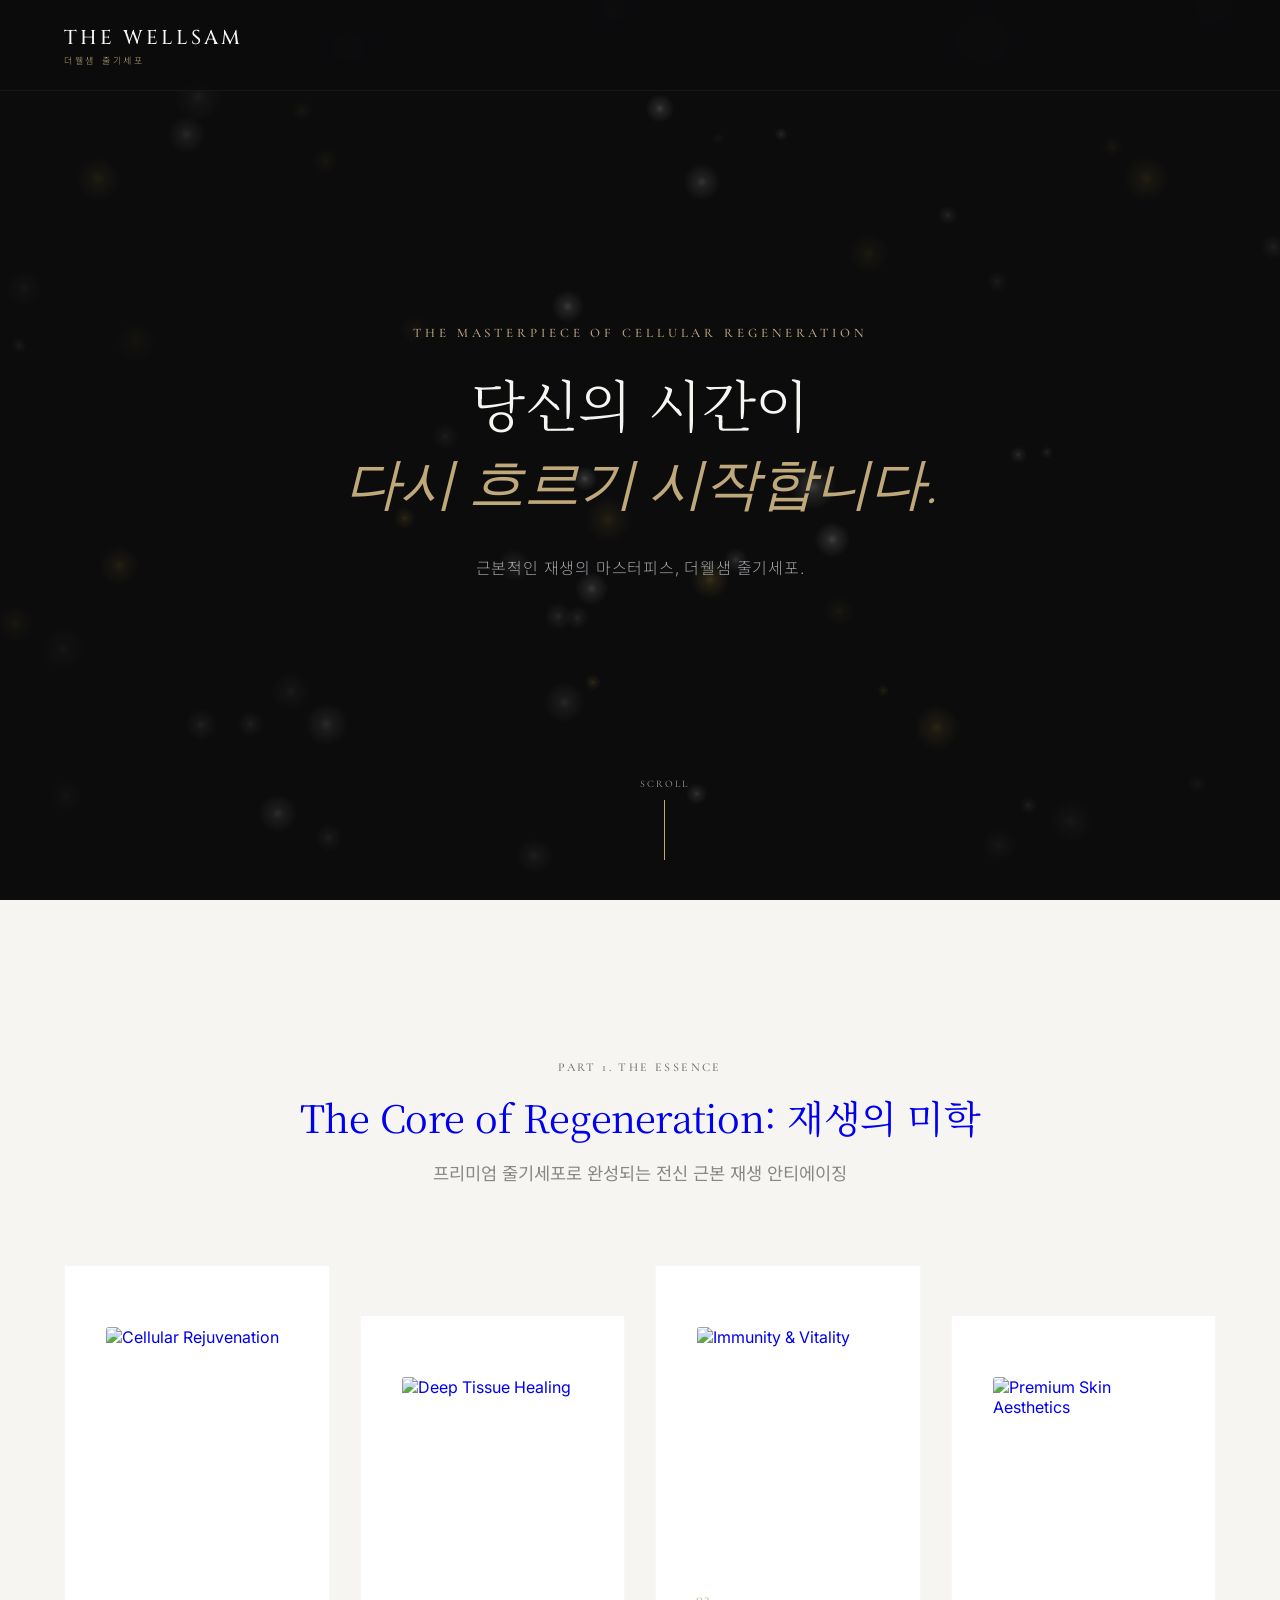
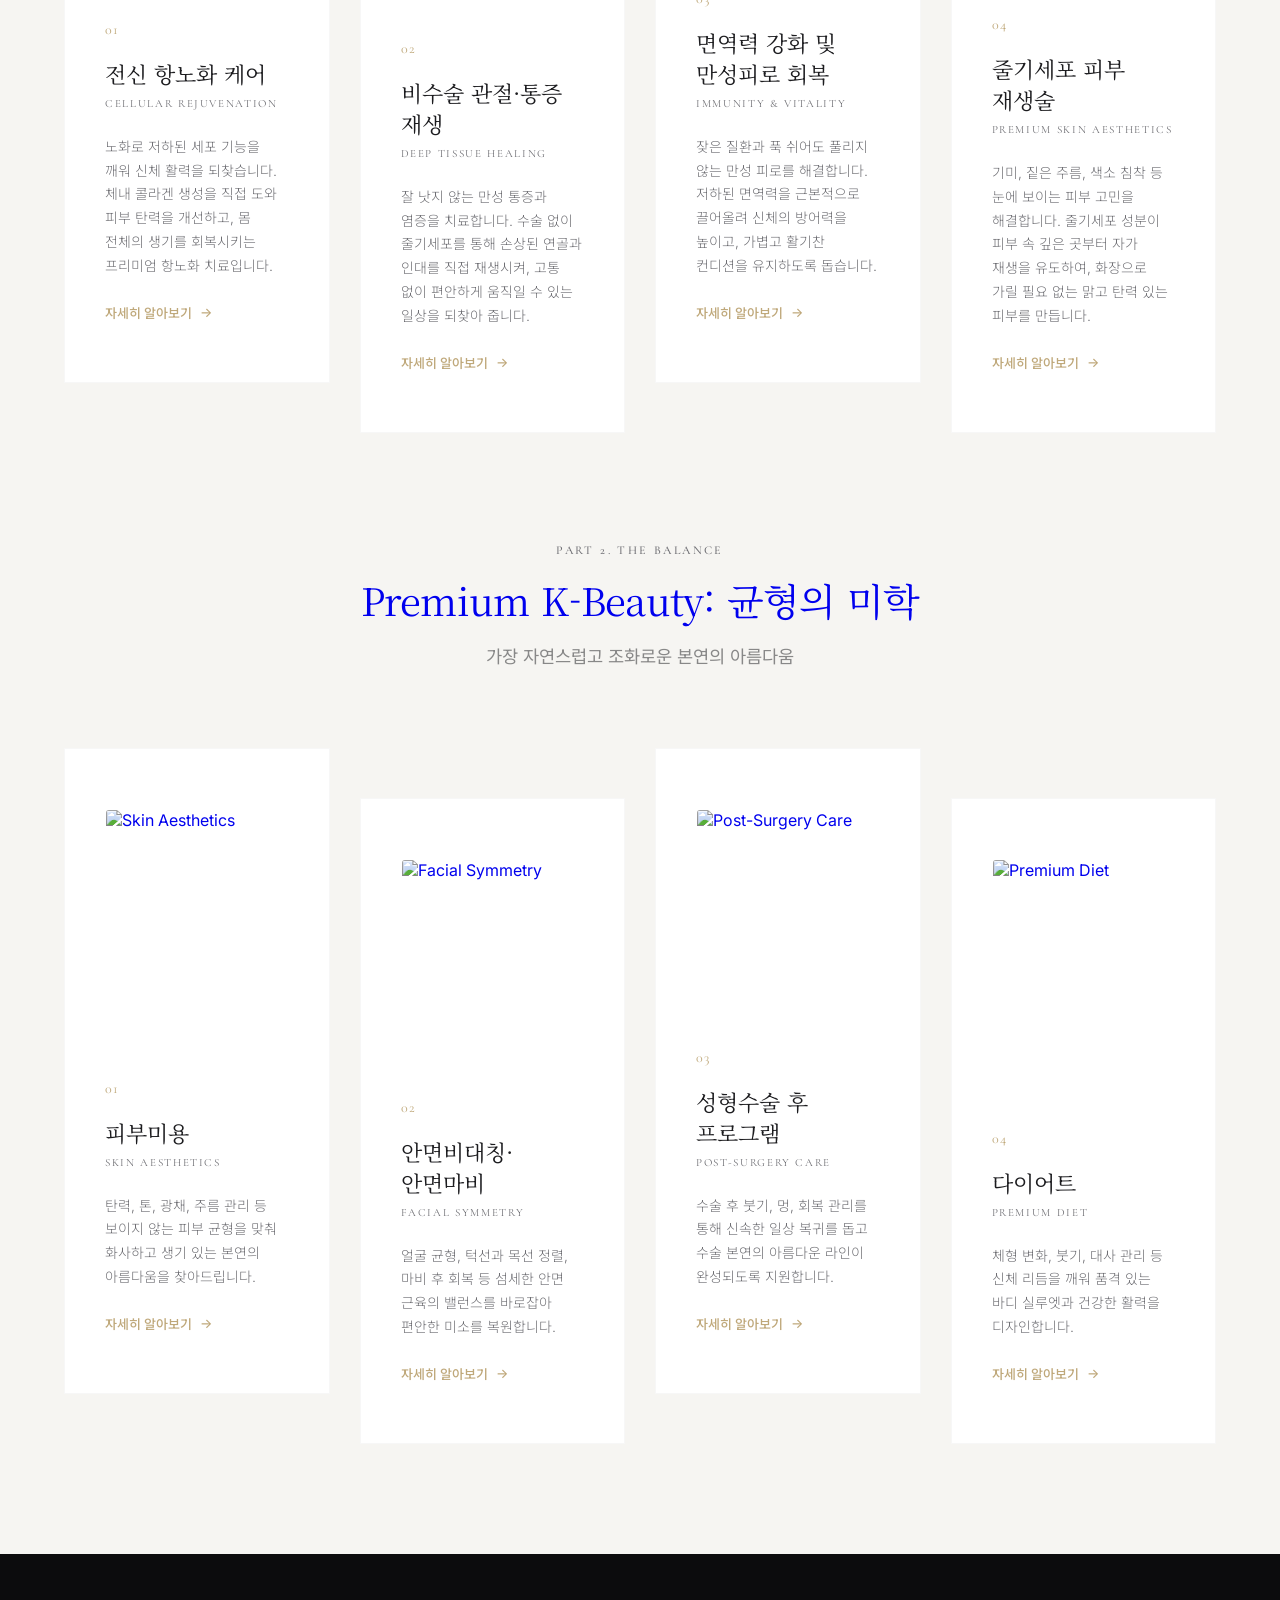
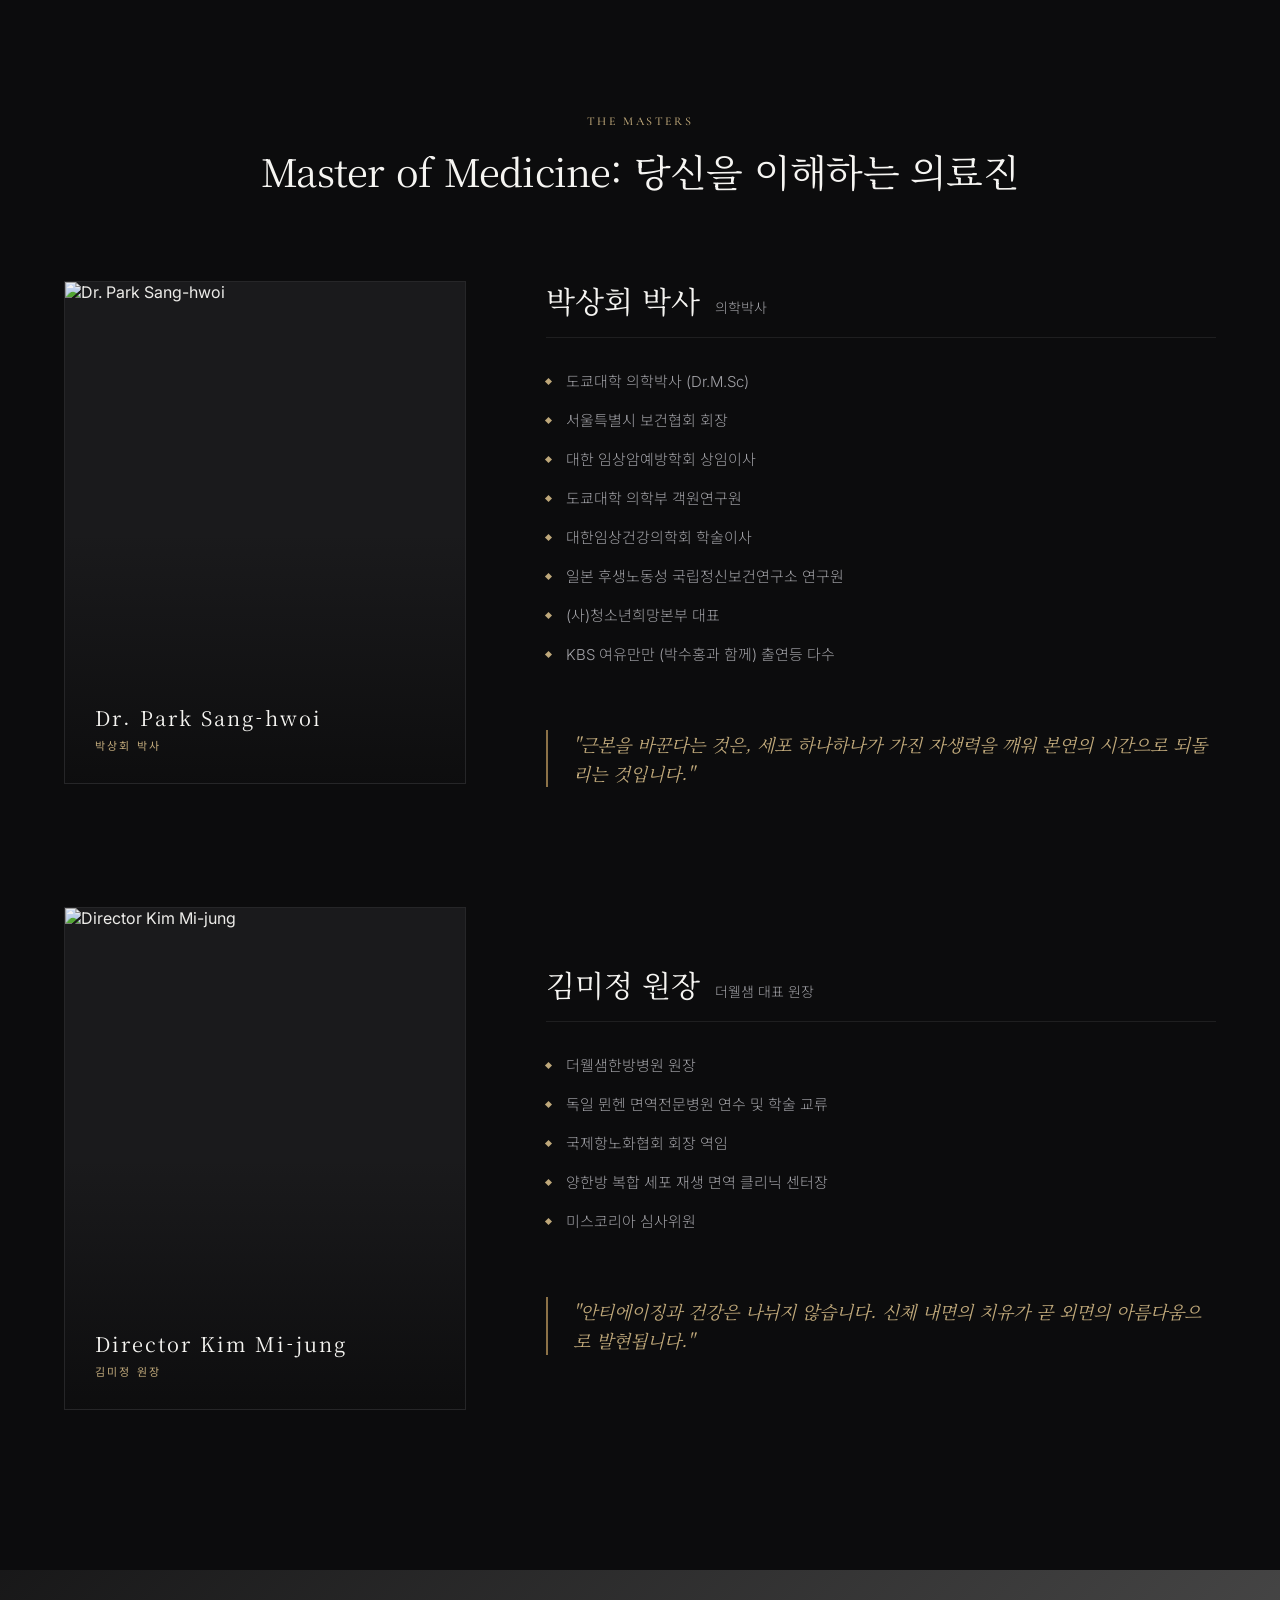
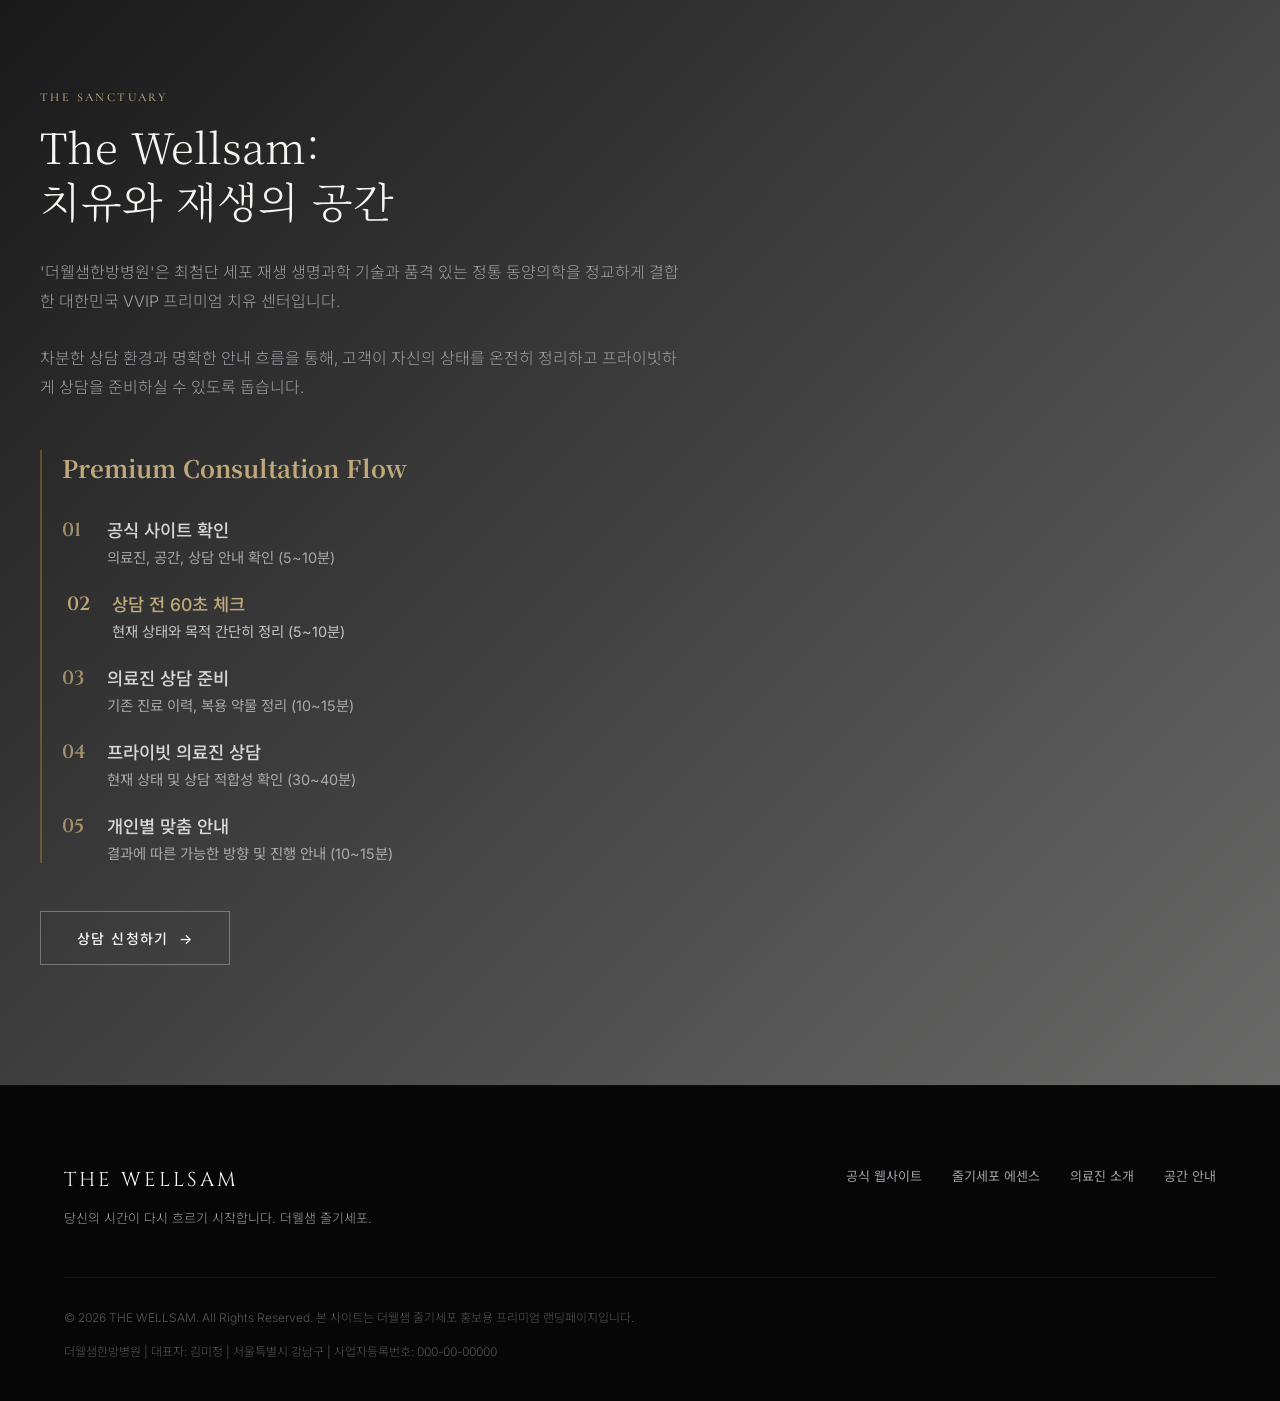
==== commit b1bcd68b: "fix: restore index.html UTF-8 encoding and webp extensions" ====
--- a/index.html
+++ b/index.html
@@ -1,393 +1,393 @@
-<!DOCTYPE html>
-<html lang="ko">
-
-<head>
-  <meta charset="UTF-8">
-  <meta name="viewport" content="width=device-width, initial-scale=1.0">
-  <title>당신의 시간이 다시 흐르기 시작합니다 | 더웰샘 줄기세포</title>
-  <link rel="icon" type="image/svg+xml" href="/favicon.svg" />
-
-  <!-- SEO Meta Tags -->
-  <meta name="description"
-    content="근본적인 재생의 마스터피스, 더웰샘 줄기세포. 세포 수준에서 시작되는 프리미엄 안티에이징, 만성 통증 완화, 그리고 신체 에너지 리마스터링으로 젊음을 재건합니다.">
-  <meta name="keywords" content="더웰샘, 더웰샘줄기세포, 줄기세포클리닉, 안티에이징, 줄기세포치료, 더웰샘한방병원, 통증치료, 프리미엄웰니스">
-  <meta property="og:title" content="더웰샘 줄기세포 | 재생의 마스터피스">
-  <meta property="og:description" content="당신의 시간이 다시 흐르기 시작합니다. 세포 수준에서 이루어지는 치유와 재생, 더웰샘 줄기세포.">
-  <meta property="og:type" content="website">
-  <meta property="og:url" content="https://www.thewellsam.com">
-
-  <!-- Fonts: Cinzel, Cormorant Garamond, Noto Serif KR, Inter, Noto Sans KR -->
-  <link rel="preconnect" href="https://fonts.googleapis.com">
-  <link rel="preconnect" href="https://fonts.gstatic.com" crossorigin>
-  <link
-    href="https://fonts.googleapis.com/css2?family=Cinzel:wght@400;500;600&family=Cormorant+Garamond:ital,wght@0,300;0,400;0,500;1,300&family=Noto+Serif+KR:wght@300;400;500;700&family=Inter:wght@300;400;500;600&family=Noto+Sans+KR:wght@300;400;500&display=swap"
-    rel="stylesheet">
-
-  <!-- Stylesheets -->
-  <link rel="stylesheet" href="/style.css">
-</head>
-
-<body>
-
-  <!-- Navigation Bar (Minimal Concierge style) -->
-  <header id="site-header">
-    <div class="nav-container">
-      <a href="#" class="logo">
-        <span class="logo-en">THE WELLSAM</span>
-        <span class="logo-ko">더웰샘 줄기세포</span>
-    </div>
-  </header>
-
-  <main>
-    <!-- 1. Hero Section (Visual Hook) -->
-    <section id="hero">
-      <canvas id="hero-particles"></canvas>
-      <div class="hero-overlay"></div>
-      <div class="hero-content">
-        <span class="hero-subtitle fade-in-up">The Masterpiece of Cellular Regeneration</span>
-        <h1 class="hero-title fade-in-up delay-1">
-          당신의 시간이<br>
-          <span class="text-serif italic gold-accent">다시 흐르기 시작합니다.</span>
-        </h1>
-        <p class="hero-desc fade-in-up delay-2">
-          근본적인 재생의 마스터피스, 더웰샘 줄기세포.
-        </p>
-      </div>
-      <div class="scroll-indicator fade-in-up delay-3">
-        <span class="scroll-text">SCROLL</span>
-        <div class="scroll-line"></div>
-      </div>
-    </section>
-
-    <!-- 2. The Essence (The Power of Stem Cells) -->
-    <section id="essence" class="section-padding">
-      <div class="section-container">
-        <div class="section-header reveal-up">
-          <span class="header-subtitle">PART 1. THE ESSENCE</span>
-          <h2 class="header-title text-serif">The Core of Regeneration:<br class="mobile-only"> 재생의 미학</h2>
-          <p style="margin-top: 1rem; color: #888; font-size: 1.1rem; word-break: keep-all;">프리미엄 줄기세포로 완성되는 전신 근본 재생 안티에이징</p>
-        </div>
-
-        <div class="essence-grid">
-          <!-- Card 1: Skin Aesthetics & Anti-aging -->
-          <div class="essence-card anti-gravity-card reveal-up" data-card-index="0">
-            <div class="card-visual-wrapper">
-              <img src="/section1-1.webp" alt="Cellular Rejuvenation" class="card-visual-img">
-            </div>
-            <div class="card-content">
-              <span class="card-num">01</span>
-              <h3 class="card-title text-serif">전신 항노화 케어</h3>
-              <span class="card-subtitle">Cellular Rejuvenation</span>
-              <p class="card-desc">
-                노화로 저하된 세포 기능을 깨워 신체 활력을 되찾습니다. 체내 콜라겐 생성을 직접 도와 피부 탄력을 개선하고, 몸 전체의 생기를 회복시키는 프리미엄 항노화 치료입니다.
-              </p>
-              <div class="card-cta">자세히 알아보기 <span class="arrow">→</span></div>
-            </div>
-          </div>
-
-          <!-- Card 2: Chronic Pain Relief -->
-          <div class="essence-card anti-gravity-card reveal-up delay-1" data-card-index="1">
-            <div class="card-visual-wrapper">
-              <img src="/section1-2.webp" alt="Deep Tissue Healing" class="card-visual-img">
-            </div>
-            <div class="card-content">
-              <span class="card-num">02</span>
-              <h3 class="card-title text-serif">비수술 관절·통증 재생</h3>
-              <span class="card-subtitle">Deep Tissue Healing</span>
-              <p class="card-desc">
-                잘 낫지 않는 만성 통증과 염증을 치료합니다. 수술 없이 줄기세포를 통해 손상된 연골과 인대를 직접 재생시켜, 고통 없이 편안하게 움직일 수 있는 일상을 되찾아 줍니다.
-              </p>
-              <div class="card-cta">자세히 알아보기 <span class="arrow">→</span></div>
-            </div>
-          </div>
-
-          <!-- Card 3: Premium Wellness -->
-          <div class="essence-card anti-gravity-card reveal-up delay-2" data-card-index="2">
-            <div class="card-visual-wrapper">
-              <img src="/section1-3.webp" alt="Immunity & Vitality" class="card-visual-img">
-            </div>
-            <div class="card-content">
-              <span class="card-num">03</span>
-              <h3 class="card-title text-serif">면역력 강화 및 만성피로 회복</h3>
-              <span class="card-subtitle">Immunity & Vitality</span>
-              <p class="card-desc">
-                잦은 질환과 푹 쉬어도 풀리지 않는 만성 피로를 해결합니다. 저하된 면역력을 근본적으로 끌어올려 신체의 방어력을 높이고, 가볍고 활기찬 컨디션을 유지하도록 돕습니다.
-              </p>
-              <div class="card-cta">자세히 알아보기 <span class="arrow">→</span></div>
-            </div>
-          </div>
-
-          <!-- Card 4: Premium Skin Aesthetics -->
-          <div class="essence-card anti-gravity-card reveal-up delay-3" data-card-index="3">
-            <div class="card-visual-wrapper">
-              <img src="/section1-4.webp" alt="Premium Skin Aesthetics" class="card-visual-img">
-            </div>
-            <div class="card-content">
-              <span class="card-num">04</span>
-              <h3 class="card-title text-serif">줄기세포 피부 재생술</h3>
-              <span class="card-subtitle">Premium Skin Aesthetics</span>
-              <p class="card-desc">
-                기미, 짙은 주름, 색소 침착 등 눈에 보이는 피부 고민을 해결합니다. 줄기세포 성분이 피부 속 깊은 곳부터 자가 재생을 유도하여, 화장으로 가릴 필요 없는 맑고 탄력 있는 피부를
-                만듭니다.
-              </p>
-              <div class="card-cta">자세히 알아보기 <span class="arrow">→</span></div>
-            </div>
-          </div>
-        </div>
-      </div>
-    </section>
-
-    <!-- 2-1. The Balance (K-Beauty) -->
-    <section id="balance" class="section-padding" style="padding-top: 0;">
-      <div class="section-container">
-        <div class="section-header reveal-up">
-          <span class="header-subtitle">PART 2. THE BALANCE</span>
-          <h2 class="header-title text-serif">Premium K-Beauty:<br class="mobile-only"> 균형의 미학</h2>
-          <p style="margin-top: 1rem; color: #888; font-size: 1.1rem; word-break: keep-all;">가장 자연스럽고 조화로운 본연의 아름다움</p>
-        </div>
-
-        <div class="essence-grid">
-          <!-- Card 1: Skin -->
-          <div class="essence-card anti-gravity-card reveal-up" data-card-index="4">
-            <div class="card-visual-wrapper">
-              <img src="/kbeauty_skin.png" alt="Skin Aesthetics" class="card-visual-img">
-            </div>
-            <div class="card-content">
-              <span class="card-num">01</span>
-              <h3 class="card-title text-serif">피부미용</h3>
-              <span class="card-subtitle">Skin Aesthetics</span>
-              <p class="card-desc">
-                탄력, 톤, 광채, 주름 관리 등 보이지 않는 피부 균형을 맞춰 화사하고 생기 있는 본연의 아름다움을 찾아드립니다.
-              </p>
-              <div class="card-cta">자세히 알아보기 <span class="arrow">→</span></div>
-            </div>
-          </div>
-
-          <!-- Card 2: Facial Symmetry -->
-          <div class="essence-card anti-gravity-card reveal-up delay-1" data-card-index="5">
-            <div class="card-visual-wrapper">
-              <img src="/kbeauty_symmetry.png" alt="Facial Symmetry" class="card-visual-img">
-            </div>
-            <div class="card-content">
-              <span class="card-num">02</span>
-              <h3 class="card-title text-serif">안면비대칭·안면마비</h3>
-              <span class="card-subtitle">Facial Symmetry</span>
-              <p class="card-desc">
-                얼굴 균형, 턱선과 목선 정렬, 마비 후 회복 등 섬세한 안면 근육의 밸런스를 바로잡아 편안한 미소를 복원합니다.
-              </p>
-              <div class="card-cta">자세히 알아보기 <span class="arrow">→</span></div>
-            </div>
-          </div>
-
-          <!-- Card 3: Post-Surgery -->
-          <div class="essence-card anti-gravity-card reveal-up delay-2" data-card-index="6">
-            <div class="card-visual-wrapper">
-              <img src="/kbeauty_recovery.png" alt="Post-Surgery Care" class="card-visual-img">
-            </div>
-            <div class="card-content">
-              <span class="card-num">03</span>
-              <h3 class="card-title text-serif">성형수술 후 프로그램</h3>
-              <span class="card-subtitle">Post-Surgery Care</span>
-              <p class="card-desc">
-                수술 후 붓기, 멍, 회복 관리를 통해 신속한 일상 복귀를 돕고 수술 본연의 아름다운 라인이 완성되도록 지원합니다.
-              </p>
-              <div class="card-cta">자세히 알아보기 <span class="arrow">→</span></div>
-            </div>
-          </div>
-
-          <!-- Card 4: Diet -->
-          <div class="essence-card anti-gravity-card reveal-up delay-3" data-card-index="7">
-            <div class="card-visual-wrapper">
-              <img src="/kbeauty_diet.png" alt="Premium Diet" class="card-visual-img">
-            </div>
-            <div class="card-content">
-              <span class="card-num">04</span>
-              <h3 class="card-title text-serif">다이어트</h3>
-              <span class="card-subtitle">Premium Diet</span>
-              <p class="card-desc">
-                체형 변화, 붓기, 대사 관리 등 신체 리듬을 깨워 품격 있는 바디 실루엣과 건강한 활력을 디자인합니다.
-              </p>
-              <div class="card-cta">자세히 알아보기 <span class="arrow">→</span></div>
-            </div>
-          </div>
-        </div>
-      </div>
-    </section>
-
-    <!-- 3. The Masters (Medical Staff) -->
-    <section id="masters" class="section-padding dark-bg">
-      <div class="section-container">
-        <div class="section-header reveal-up">
-          <span class="header-subtitle gold-text">THE MASTERS</span>
-          <h2 class="header-title text-serif light-text">Master of Medicine:<br class="mobile-only"> 당신을 이해하는 의료진</h2>
-        </div>
-
-        <div class="masters-editorial">
-          <!-- Profile 1: Dr. Park Sang-hwoi -->
-          <div class="master-card reveal-up">
-            <div class="master-image-box">
-              <img src="/park-sanghoe-profile.webp" alt="Dr. Park Sang-hwoi" class="master-profile-img">
-              <div class="master-title-overlay">
-                <span class="m-title text-serif">Dr. Park Sang-hwoi</span>
-                <span class="m-role">박상회 박사</span>
-              </div>
-            </div>
-            <div class="master-info">
-              <h3 class="master-name text-serif">박상회 박사 <span class="title-sub">의학박사</span></h3>
-              <ul class="master-career">
-                <li><span class="bullet"></span>도쿄대학 의학박사 (Dr.M.Sc)</li>
-                <li><span class="bullet"></span>서울특별시 보건협회 회장</li>
-                <li><span class="bullet"></span>대한 임상암예방학회 상임이사</li>
-                <li><span class="bullet"></span>도쿄대학 의학부 객원연구원</li>
-                <li><span class="bullet"></span>대한임상건강의학회 학술이사</li>
-                <li><span class="bullet"></span>일본 후생노동성 국립정신보건연구소 연구원</li>
-                <li><span class="bullet"></span>(사)청소년희망본부 대표</li>
-                <li><span class="bullet"></span>KBS 여유만만 (박수홍과 함께) 출연등 다수</li>
-              </ul>
-              <p class="master-quote text-serif">
-                "근본을 바꾼다는 것은, 세포 하나하나가 가진 자생력을 깨워 본연의 시간으로 되돌리는 것입니다."
-              </p>
-            </div>
-          </div>
-
-          <!-- Profile 2: Director Kim Mi-jung -->
-          <div class="master-card reveal-up delay-1">
-            <div class="master-image-box">
-              <img src="/kim-mijeong-profile.webp" alt="Director Kim Mi-jung" class="master-profile-img">
-              <div class="master-title-overlay">
-                <span class="m-title text-serif">Director Kim Mi-jung</span>
-                <span class="m-role">김미정 원장</span>
-              </div>
-            </div>
-            <div class="master-info">
-              <h3 class="master-name text-serif">김미정 원장 <span class="title-sub">더웰샘 대표 원장</span></h3>
-              <ul class="master-career">
-                <li><span class="bullet"></span>더웰샘한방병원 원장</li>
-                <li><span class="bullet"></span>독일 뮌헨 면역전문병원 연수 및 학술 교류</li>
-                <li><span class="bullet"></span>국제항노화협회 회장 역임</li>
-                <li><span class="bullet"></span>양한방 복합 세포 재생 면역 클리닉 센터장</li>
-                <li><span class="bullet"></span>미스코리아 심사위원</li>
-              </ul>
-              <p class="master-quote text-serif">
-                "안티에이징과 건강은 나뉘지 않습니다. 신체 내면의 치유가 곧 외면의 아름다움으로 발현됩니다."
-              </p>
-            </div>
-          </div>
-        </div>
-      </div>
-    </section>
-
-    <!-- 4. The Sanctuary (Hospital Intro) -->
-    <section id="sanctuary" class="section-padding">
-      <div class="sanctuary-parallax-wrapper">
-        <div class="sanctuary-bg-overlay"></div>
-        <div class="sanctuary-content-box section-container">
-          <div class="sanctuary-text-wrap reveal-up">
-            <span class="header-subtitle gold-text">THE SANCTUARY</span>
-            <h2 class="sanctuary-title text-serif">The Wellsam:<br>치유와 재생의 공간</h2>
-            <p class="sanctuary-desc">
-              '더웰샘한방병원'은 최첨단 세포 재생 생명과학 기술과 품격 있는 정통 동양의학을 정교하게 결합한 대한민국 VVIP 프리미엄 치유 센터입니다.<br><br>
-              차분한 상담 환경과 명확한 안내 흐름을 통해, 고객이 자신의 상태를 온전히 정리하고 프라이빗하게 상담을 준비하실 수 있도록 돕습니다.
-            </p>
-
-            <div class="consultation-flow-wrapper reveal-up delay-1">
-              <h3 class="flow-title text-serif">Premium Consultation Flow</h3>
-              <div class="flow-steps">
-                <div class="flow-step">
-                  <span class="step-num">01</span>
-                  <div class="step-info">
-                    <h4>공식 사이트 확인</h4>
-                    <p>의료진, 공간, 상담 안내 확인 (5~10분)</p>
-                  </div>
-                </div>
-                <div class="flow-step highlight-step">
-                  <span class="step-num">02</span>
-                  <div class="step-info">
-                    <h4>상담 전 60초 체크</h4>
-                    <p>현재 상태와 목적 간단히 정리 (5~10분)</p>
-                  </div>
-                </div>
-                <div class="flow-step">
-                  <span class="step-num">03</span>
-                  <div class="step-info">
-                    <h4>의료진 상담 준비</h4>
-                    <p>기존 진료 이력, 복용 약물 정리 (10~15분)</p>
-                  </div>
-                </div>
-                <div class="flow-step">
-                  <span class="step-num">04</span>
-                  <div class="step-info">
-                    <h4>프라이빗 의료진 상담</h4>
-                    <p>현재 상태 및 상담 적합성 확인 (30~40분)</p>
-                  </div>
-                </div>
-                <div class="flow-step">
-                  <span class="step-num">05</span>
-                  <div class="step-info">
-                    <h4>개인별 맞춤 안내</h4>
-                    <p>결과에 따른 가능한 방향 및 진행 안내 (10~15분)</p>
-                  </div>
-                </div>
-              </div>
-            </div>
-
-            <div class="sanctuary-cta-box">
-              <button class="btn btn-luxury-white" id="consultation-btn">
-                상담 신청하기 <span class="arrow">→</span>
-              </button>
-            </div>
-          </div>
-        </div>
-      </div>
-    </section>
-
-  </main>
-
-  <!-- Footer Section -->
-  <footer>
-    <div class="footer-container section-container">
-      <div class="footer-top">
-        <div class="footer-brand">
-          <span class="footer-logo text-serif">THE WELLSAM</span>
-          <p class="footer-slogan">당신의 시간이 다시 흐르기 시작합니다. 더웰샘 줄기세포.</p>
-        </div>
-        <div class="footer-links">
-          <a href="https://www.thewellsam.com" target="_blank" rel="noopener noreferrer">공식 웹사이트</a>
-          <a href="#essence">줄기세포 에센스</a>
-          <a href="#masters">의료진 소개</a>
-          <a href="#sanctuary">공간 안내</a>
-        </div>
-      </div>
-
-      <div class="footer-divider"></div>
-
-      <div class="footer-bottom">
-        <p class="copyright">&copy; 2026 THE WELLSAM. All Rights Reserved. 본 사이트는 더웰샘 줄기세포 홍보용 프리미엄 랜딩페이지입니다.</p>
-        <p class="footer-meta">더웰샘한방병원 | 대표자: 김미정 | 서울특별시 강남구 | 사업자등록번호: 000-00-00000</p>
-      </div>
-    </div>
-  </footer>
-
-  <!-- Full-Screen Detail Overlay Container -->
-  <div id="detail-overlay" class="detail-overlay">
-    <div class="detail-overlay-bg"></div>
-    <div class="detail-container">
-      <button class="detail-close-btn" id="detail-close-btn" aria-label="Close details">
-        <svg viewBox="0 0 24 24" width="18" height="18">
-          <line x1="18" y1="6" x2="6" y2="18" stroke="currentColor" stroke-width="1.5" stroke-linecap="round" />
-          <line x1="6" y1="6" x2="18" y2="18" stroke="currentColor" stroke-width="1.5" stroke-linecap="round" />
-        </svg>
-        <span>CLOSE</span>
-      </button>
-
-      <div id="detail-dynamic-content" class="detail-layout">
-        <!-- Dynamic content injected by JS -->
-      </div>
-    </div>
-  </div>
-
-  <!-- Webpack/Vite module scripts -->
-  <script type="module" src="/main.js"></script>
-</body>
-
+<!DOCTYPE html>
+<html lang="ko">
+
+<head>
+  <meta charset="UTF-8">
+  <meta name="viewport" content="width=device-width, initial-scale=1.0">
+  <title>당신의 시간이 다시 흐르기 시작합니다 | 더웰샘 줄기세포</title>
+  <link rel="icon" type="image/svg+xml" href="/favicon.svg" />
+
+  <!-- SEO Meta Tags -->
+  <meta name="description"
+    content="근본적인 재생의 마스터피스, 더웰샘 줄기세포. 세포 수준에서 시작되는 프리미엄 안티에이징, 만성 통증 완화, 그리고 신체 에너지 리마스터링으로 젊음을 재건합니다.">
+  <meta name="keywords" content="더웰샘, 더웰샘줄기세포, 줄기세포클리닉, 안티에이징, 줄기세포치료, 더웰샘한방병원, 통증치료, 프리미엄웰니스">
+  <meta property="og:title" content="더웰샘 줄기세포 | 재생의 마스터피스">
+  <meta property="og:description" content="당신의 시간이 다시 흐르기 시작합니다. 세포 수준에서 이루어지는 치유와 재생, 더웰샘 줄기세포.">
+  <meta property="og:type" content="website">
+  <meta property="og:url" content="https://www.thewellsam.com">
+
+  <!-- Fonts: Cinzel, Cormorant Garamond, Noto Serif KR, Inter, Noto Sans KR -->
+  <link rel="preconnect" href="https://fonts.googleapis.com">
+  <link rel="preconnect" href="https://fonts.gstatic.com" crossorigin>
+  <link
+    href="https://fonts.googleapis.com/css2?family=Cinzel:wght@400;500;600&family=Cormorant+Garamond:ital,wght@0,300;0,400;0,500;1,300&family=Noto+Serif+KR:wght@300;400;500;700&family=Inter:wght@300;400;500;600&family=Noto+Sans+KR:wght@300;400;500&display=swap"
+    rel="stylesheet">
+
+  <!-- Stylesheets -->
+  <link rel="stylesheet" href="/style.css">
+</head>
+
+<body>
+
+  <!-- Navigation Bar (Minimal Concierge style) -->
+  <header id="site-header">
+    <div class="nav-container">
+      <a href="#" class="logo">
+        <span class="logo-en">THE WELLSAM</span>
+        <span class="logo-ko">더웰샘 줄기세포</span>
+    </div>
+  </header>
+
+  <main>
+    <!-- 1. Hero Section (Visual Hook) -->
+    <section id="hero">
+      <canvas id="hero-particles"></canvas>
+      <div class="hero-overlay"></div>
+      <div class="hero-content">
+        <span class="hero-subtitle fade-in-up">The Masterpiece of Cellular Regeneration</span>
+        <h1 class="hero-title fade-in-up delay-1">
+          당신의 시간이<br>
+          <span class="text-serif italic gold-accent">다시 흐르기 시작합니다.</span>
+        </h1>
+        <p class="hero-desc fade-in-up delay-2">
+          근본적인 재생의 마스터피스, 더웰샘 줄기세포.
+        </p>
+      </div>
+      <div class="scroll-indicator fade-in-up delay-3">
+        <span class="scroll-text">SCROLL</span>
+        <div class="scroll-line"></div>
+      </div>
+    </section>
+
+    <!-- 2. The Essence (The Power of Stem Cells) -->
+    <section id="essence" class="section-padding">
+      <div class="section-container">
+        <div class="section-header reveal-up">
+          <span class="header-subtitle">PART 1. THE ESSENCE</span>
+          <h2 class="header-title text-serif">The Core of Regeneration:<br class="mobile-only"> 재생의 미학</h2>
+          <p style="margin-top: 1rem; color: #888; font-size: 1.1rem; word-break: keep-all;">프리미엄 줄기세포로 완성되는 전신 근본 재생 안티에이징</p>
+        </div>
+
+        <div class="essence-grid">
+          <!-- Card 1: Skin Aesthetics & Anti-aging -->
+          <div class="essence-card anti-gravity-card reveal-up" data-card-index="0">
+            <div class="card-visual-wrapper">
+              <img src="/section1-1.webp" alt="Cellular Rejuvenation" class="card-visual-img">
+            </div>
+            <div class="card-content">
+              <span class="card-num">01</span>
+              <h3 class="card-title text-serif">전신 항노화 케어</h3>
+              <span class="card-subtitle">Cellular Rejuvenation</span>
+              <p class="card-desc">
+                노화로 저하된 세포 기능을 깨워 신체 활력을 되찾습니다. 체내 콜라겐 생성을 직접 도와 피부 탄력을 개선하고, 몸 전체의 생기를 회복시키는 프리미엄 항노화 치료입니다.
+              </p>
+              <div class="card-cta">자세히 알아보기 <span class="arrow">→</span></div>
+            </div>
+          </div>
+
+          <!-- Card 2: Chronic Pain Relief -->
+          <div class="essence-card anti-gravity-card reveal-up delay-1" data-card-index="1">
+            <div class="card-visual-wrapper">
+              <img src="/section1-2.webp" alt="Deep Tissue Healing" class="card-visual-img">
+            </div>
+            <div class="card-content">
+              <span class="card-num">02</span>
+              <h3 class="card-title text-serif">비수술 관절·통증 재생</h3>
+              <span class="card-subtitle">Deep Tissue Healing</span>
+              <p class="card-desc">
+                잘 낫지 않는 만성 통증과 염증을 치료합니다. 수술 없이 줄기세포를 통해 손상된 연골과 인대를 직접 재생시켜, 고통 없이 편안하게 움직일 수 있는 일상을 되찾아 줍니다.
+              </p>
+              <div class="card-cta">자세히 알아보기 <span class="arrow">→</span></div>
+            </div>
+          </div>
+
+          <!-- Card 3: Premium Wellness -->
+          <div class="essence-card anti-gravity-card reveal-up delay-2" data-card-index="2">
+            <div class="card-visual-wrapper">
+              <img src="/section1-3.webp" alt="Immunity & Vitality" class="card-visual-img">
+            </div>
+            <div class="card-content">
+              <span class="card-num">03</span>
+              <h3 class="card-title text-serif">면역력 강화 및 만성피로 회복</h3>
+              <span class="card-subtitle">Immunity & Vitality</span>
+              <p class="card-desc">
+                잦은 질환과 푹 쉬어도 풀리지 않는 만성 피로를 해결합니다. 저하된 면역력을 근본적으로 끌어올려 신체의 방어력을 높이고, 가볍고 활기찬 컨디션을 유지하도록 돕습니다.
+              </p>
+              <div class="card-cta">자세히 알아보기 <span class="arrow">→</span></div>
+            </div>
+          </div>
+
+          <!-- Card 4: Premium Skin Aesthetics -->
+          <div class="essence-card anti-gravity-card reveal-up delay-3" data-card-index="3">
+            <div class="card-visual-wrapper">
+              <img src="/section1-4.webp" alt="Premium Skin Aesthetics" class="card-visual-img">
+            </div>
+            <div class="card-content">
+              <span class="card-num">04</span>
+              <h3 class="card-title text-serif">줄기세포 피부 재생술</h3>
+              <span class="card-subtitle">Premium Skin Aesthetics</span>
+              <p class="card-desc">
+                기미, 짙은 주름, 색소 침착 등 눈에 보이는 피부 고민을 해결합니다. 줄기세포 성분이 피부 속 깊은 곳부터 자가 재생을 유도하여, 화장으로 가릴 필요 없는 맑고 탄력 있는 피부를
+                만듭니다.
+              </p>
+              <div class="card-cta">자세히 알아보기 <span class="arrow">→</span></div>
+            </div>
+          </div>
+        </div>
+      </div>
+    </section>
+
+    <!-- 2-1. The Balance (K-Beauty) -->
+    <section id="balance" class="section-padding" style="padding-top: 0;">
+      <div class="section-container">
+        <div class="section-header reveal-up">
+          <span class="header-subtitle">PART 2. THE BALANCE</span>
+          <h2 class="header-title text-serif">Premium K-Beauty:<br class="mobile-only"> 균형의 미학</h2>
+          <p style="margin-top: 1rem; color: #888; font-size: 1.1rem; word-break: keep-all;">가장 자연스럽고 조화로운 본연의 아름다움</p>
+        </div>
+
+        <div class="essence-grid">
+          <!-- Card 1: Skin -->
+          <div class="essence-card anti-gravity-card reveal-up" data-card-index="4">
+            <div class="card-visual-wrapper">
+              <img src="/kbeauty_skin.webp" alt="Skin Aesthetics" class="card-visual-img">
+            </div>
+            <div class="card-content">
+              <span class="card-num">01</span>
+              <h3 class="card-title text-serif">피부미용</h3>
+              <span class="card-subtitle">Skin Aesthetics</span>
+              <p class="card-desc">
+                탄력, 톤, 광채, 주름 관리 등 보이지 않는 피부 균형을 맞춰 화사하고 생기 있는 본연의 아름다움을 찾아드립니다.
+              </p>
+              <div class="card-cta">자세히 알아보기 <span class="arrow">→</span></div>
+            </div>
+          </div>
+
+          <!-- Card 2: Facial Symmetry -->
+          <div class="essence-card anti-gravity-card reveal-up delay-1" data-card-index="5">
+            <div class="card-visual-wrapper">
+              <img src="/kbeauty_symmetry.webp" alt="Facial Symmetry" class="card-visual-img">
+            </div>
+            <div class="card-content">
+              <span class="card-num">02</span>
+              <h3 class="card-title text-serif">안면비대칭·안면마비</h3>
+              <span class="card-subtitle">Facial Symmetry</span>
+              <p class="card-desc">
+                얼굴 균형, 턱선과 목선 정렬, 마비 후 회복 등 섬세한 안면 근육의 밸런스를 바로잡아 편안한 미소를 복원합니다.
+              </p>
+              <div class="card-cta">자세히 알아보기 <span class="arrow">→</span></div>
+            </div>
+          </div>
+
+          <!-- Card 3: Post-Surgery -->
+          <div class="essence-card anti-gravity-card reveal-up delay-2" data-card-index="6">
+            <div class="card-visual-wrapper">
+              <img src="/kbeauty_recovery.webp" alt="Post-Surgery Care" class="card-visual-img">
+            </div>
+            <div class="card-content">
+              <span class="card-num">03</span>
+              <h3 class="card-title text-serif">성형수술 후 프로그램</h3>
+              <span class="card-subtitle">Post-Surgery Care</span>
+              <p class="card-desc">
+                수술 후 붓기, 멍, 회복 관리를 통해 신속한 일상 복귀를 돕고 수술 본연의 아름다운 라인이 완성되도록 지원합니다.
+              </p>
+              <div class="card-cta">자세히 알아보기 <span class="arrow">→</span></div>
+            </div>
+          </div>
+
+          <!-- Card 4: Diet -->
+          <div class="essence-card anti-gravity-card reveal-up delay-3" data-card-index="7">
+            <div class="card-visual-wrapper">
+              <img src="/kbeauty_diet.webp" alt="Premium Diet" class="card-visual-img">
+            </div>
+            <div class="card-content">
+              <span class="card-num">04</span>
+              <h3 class="card-title text-serif">다이어트</h3>
+              <span class="card-subtitle">Premium Diet</span>
+              <p class="card-desc">
+                체형 변화, 붓기, 대사 관리 등 신체 리듬을 깨워 품격 있는 바디 실루엣과 건강한 활력을 디자인합니다.
+              </p>
+              <div class="card-cta">자세히 알아보기 <span class="arrow">→</span></div>
+            </div>
+          </div>
+        </div>
+      </div>
+    </section>
+
+    <!-- 3. The Masters (Medical Staff) -->
+    <section id="masters" class="section-padding dark-bg">
+      <div class="section-container">
+        <div class="section-header reveal-up">
+          <span class="header-subtitle gold-text">THE MASTERS</span>
+          <h2 class="header-title text-serif light-text">Master of Medicine:<br class="mobile-only"> 당신을 이해하는 의료진</h2>
+        </div>
+
+        <div class="masters-editorial">
+          <!-- Profile 1: Dr. Park Sang-hwoi -->
+          <div class="master-card reveal-up">
+            <div class="master-image-box">
+              <img src="/park-sanghoe-profile.webp" alt="Dr. Park Sang-hwoi" class="master-profile-img">
+              <div class="master-title-overlay">
+                <span class="m-title text-serif">Dr. Park Sang-hwoi</span>
+                <span class="m-role">박상회 박사</span>
+              </div>
+            </div>
+            <div class="master-info">
+              <h3 class="master-name text-serif">박상회 박사 <span class="title-sub">의학박사</span></h3>
+              <ul class="master-career">
+                <li><span class="bullet"></span>도쿄대학 의학박사 (Dr.M.Sc)</li>
+                <li><span class="bullet"></span>서울특별시 보건협회 회장</li>
+                <li><span class="bullet"></span>대한 임상암예방학회 상임이사</li>
+                <li><span class="bullet"></span>도쿄대학 의학부 객원연구원</li>
+                <li><span class="bullet"></span>대한임상건강의학회 학술이사</li>
+                <li><span class="bullet"></span>일본 후생노동성 국립정신보건연구소 연구원</li>
+                <li><span class="bullet"></span>(사)청소년희망본부 대표</li>
+                <li><span class="bullet"></span>KBS 여유만만 (박수홍과 함께) 출연등 다수</li>
+              </ul>
+              <p class="master-quote text-serif">
+                "근본을 바꾼다는 것은, 세포 하나하나가 가진 자생력을 깨워 본연의 시간으로 되돌리는 것입니다."
+              </p>
+            </div>
+          </div>
+
+          <!-- Profile 2: Director Kim Mi-jung -->
+          <div class="master-card reveal-up delay-1">
+            <div class="master-image-box">
+              <img src="/kim-mijeong-profile.webp" alt="Director Kim Mi-jung" class="master-profile-img">
+              <div class="master-title-overlay">
+                <span class="m-title text-serif">Director Kim Mi-jung</span>
+                <span class="m-role">김미정 원장</span>
+              </div>
+            </div>
+            <div class="master-info">
+              <h3 class="master-name text-serif">김미정 원장 <span class="title-sub">더웰샘 대표 원장</span></h3>
+              <ul class="master-career">
+                <li><span class="bullet"></span>더웰샘한방병원 원장</li>
+                <li><span class="bullet"></span>독일 뮌헨 면역전문병원 연수 및 학술 교류</li>
+                <li><span class="bullet"></span>국제항노화협회 회장 역임</li>
+                <li><span class="bullet"></span>양한방 복합 세포 재생 면역 클리닉 센터장</li>
+                <li><span class="bullet"></span>미스코리아 심사위원</li>
+              </ul>
+              <p class="master-quote text-serif">
+                "안티에이징과 건강은 나뉘지 않습니다. 신체 내면의 치유가 곧 외면의 아름다움으로 발현됩니다."
+              </p>
+            </div>
+          </div>
+        </div>
+      </div>
+    </section>
+
+    <!-- 4. The Sanctuary (Hospital Intro) -->
+    <section id="sanctuary" class="section-padding">
+      <div class="sanctuary-parallax-wrapper">
+        <div class="sanctuary-bg-overlay"></div>
+        <div class="sanctuary-content-box section-container">
+          <div class="sanctuary-text-wrap reveal-up">
+            <span class="header-subtitle gold-text">THE SANCTUARY</span>
+            <h2 class="sanctuary-title text-serif">The Wellsam:<br>치유와 재생의 공간</h2>
+            <p class="sanctuary-desc">
+              '더웰샘한방병원'은 최첨단 세포 재생 생명과학 기술과 품격 있는 정통 동양의학을 정교하게 결합한 대한민국 VVIP 프리미엄 치유 센터입니다.<br><br>
+              차분한 상담 환경과 명확한 안내 흐름을 통해, 고객이 자신의 상태를 온전히 정리하고 프라이빗하게 상담을 준비하실 수 있도록 돕습니다.
+            </p>
+
+            <div class="consultation-flow-wrapper reveal-up delay-1">
+              <h3 class="flow-title text-serif">Premium Consultation Flow</h3>
+              <div class="flow-steps">
+                <div class="flow-step">
+                  <span class="step-num">01</span>
+                  <div class="step-info">
+                    <h4>공식 사이트 확인</h4>
+                    <p>의료진, 공간, 상담 안내 확인 (5~10분)</p>
+                  </div>
+                </div>
+                <div class="flow-step highlight-step">
+                  <span class="step-num">02</span>
+                  <div class="step-info">
+                    <h4>상담 전 60초 체크</h4>
+                    <p>현재 상태와 목적 간단히 정리 (5~10분)</p>
+                  </div>
+                </div>
+                <div class="flow-step">
+                  <span class="step-num">03</span>
+                  <div class="step-info">
+                    <h4>의료진 상담 준비</h4>
+                    <p>기존 진료 이력, 복용 약물 정리 (10~15분)</p>
+                  </div>
+                </div>
+                <div class="flow-step">
+                  <span class="step-num">04</span>
+                  <div class="step-info">
+                    <h4>프라이빗 의료진 상담</h4>
+                    <p>현재 상태 및 상담 적합성 확인 (30~40분)</p>
+                  </div>
+                </div>
+                <div class="flow-step">
+                  <span class="step-num">05</span>
+                  <div class="step-info">
+                    <h4>개인별 맞춤 안내</h4>
+                    <p>결과에 따른 가능한 방향 및 진행 안내 (10~15분)</p>
+                  </div>
+                </div>
+              </div>
+            </div>
+
+            <div class="sanctuary-cta-box">
+              <button class="btn btn-luxury-white" id="consultation-btn">
+                상담 신청하기 <span class="arrow">→</span>
+              </button>
+            </div>
+          </div>
+        </div>
+      </div>
+    </section>
+
+  </main>
+
+  <!-- Footer Section -->
+  <footer>
+    <div class="footer-container section-container">
+      <div class="footer-top">
+        <div class="footer-brand">
+          <span class="footer-logo text-serif">THE WELLSAM</span>
+          <p class="footer-slogan">당신의 시간이 다시 흐르기 시작합니다. 더웰샘 줄기세포.</p>
+        </div>
+        <div class="footer-links">
+          <a href="https://www.thewellsam.com" target="_blank" rel="noopener noreferrer">공식 웹사이트</a>
+          <a href="#essence">줄기세포 에센스</a>
+          <a href="#masters">의료진 소개</a>
+          <a href="#sanctuary">공간 안내</a>
+        </div>
+      </div>
+
+      <div class="footer-divider"></div>
+
+      <div class="footer-bottom">
+        <p class="copyright">&copy; 2026 THE WELLSAM. All Rights Reserved. 본 사이트는 더웰샘 줄기세포 홍보용 프리미엄 랜딩페이지입니다.</p>
+        <p class="footer-meta">더웰샘한방병원 | 대표자: 김미정 | 서울특별시 강남구 | 사업자등록번호: 000-00-00000</p>
+      </div>
+    </div>
+  </footer>
+
+  <!-- Full-Screen Detail Overlay Container -->
+  <div id="detail-overlay" class="detail-overlay">
+    <div class="detail-overlay-bg"></div>
+    <div class="detail-container">
+      <button class="detail-close-btn" id="detail-close-btn" aria-label="Close details">
+        <svg viewBox="0 0 24 24" width="18" height="18">
+          <line x1="18" y1="6" x2="6" y2="18" stroke="currentColor" stroke-width="1.5" stroke-linecap="round" />
+          <line x1="6" y1="6" x2="18" y2="18" stroke="currentColor" stroke-width="1.5" stroke-linecap="round" />
+        </svg>
+        <span>CLOSE</span>
+      </button>
+
+      <div id="detail-dynamic-content" class="detail-layout">
+        <!-- Dynamic content injected by JS -->
+      </div>
+    </div>
+  </div>
+
+  <!-- Webpack/Vite module scripts -->
+  <script type="module" src="/main.js"></script>
+</body>
+
 </html>
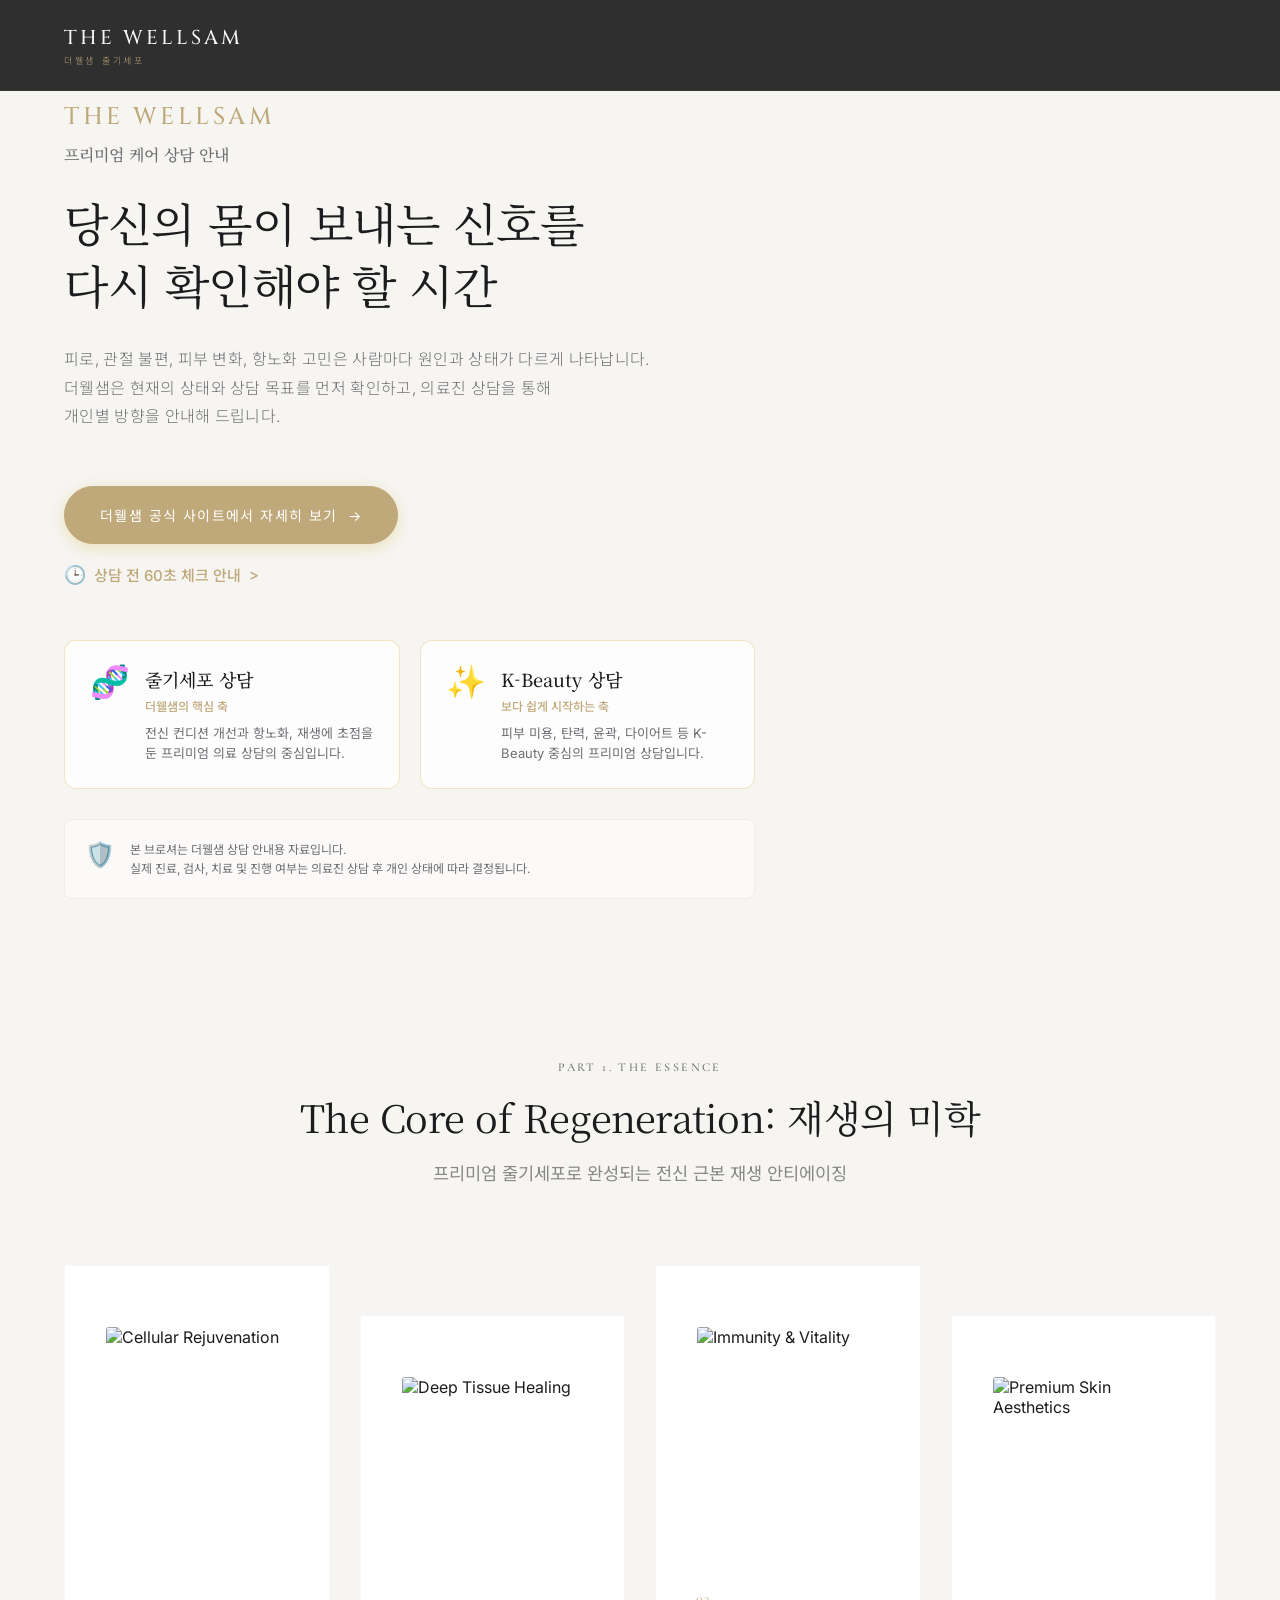
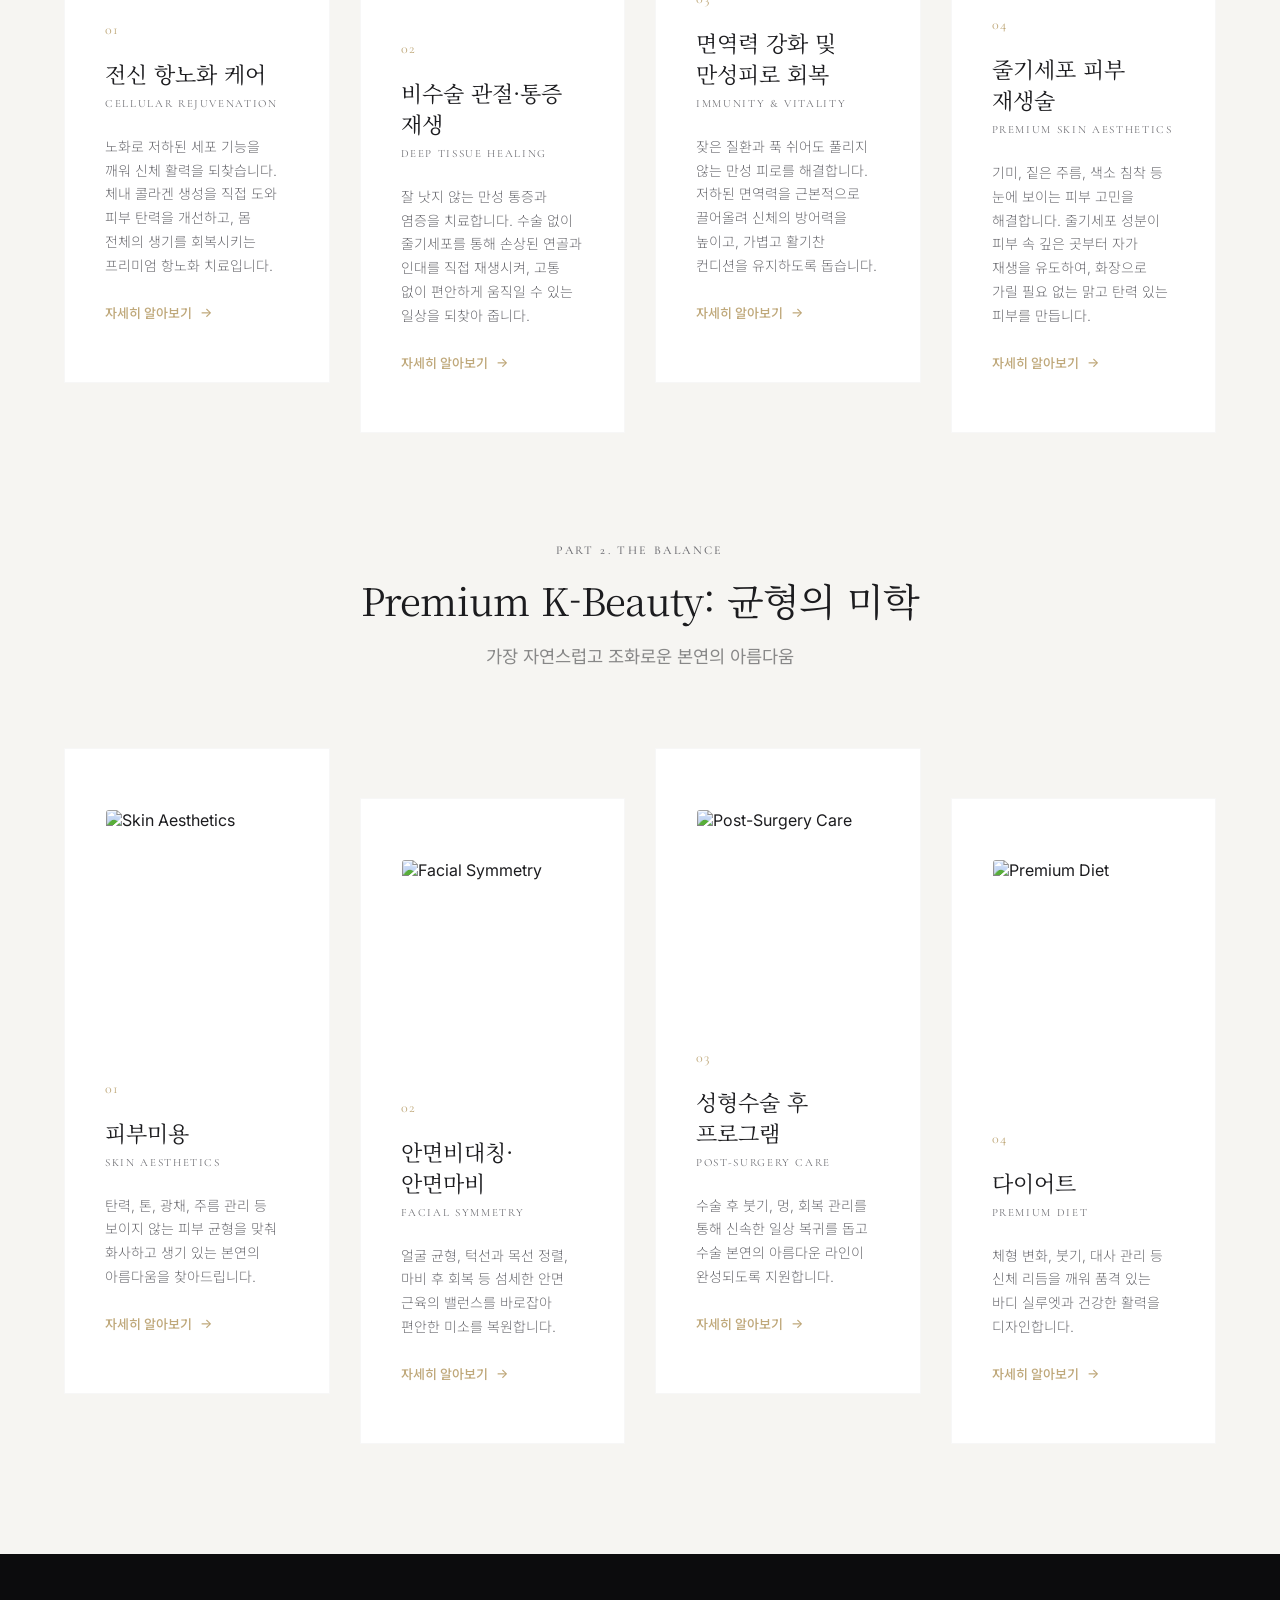
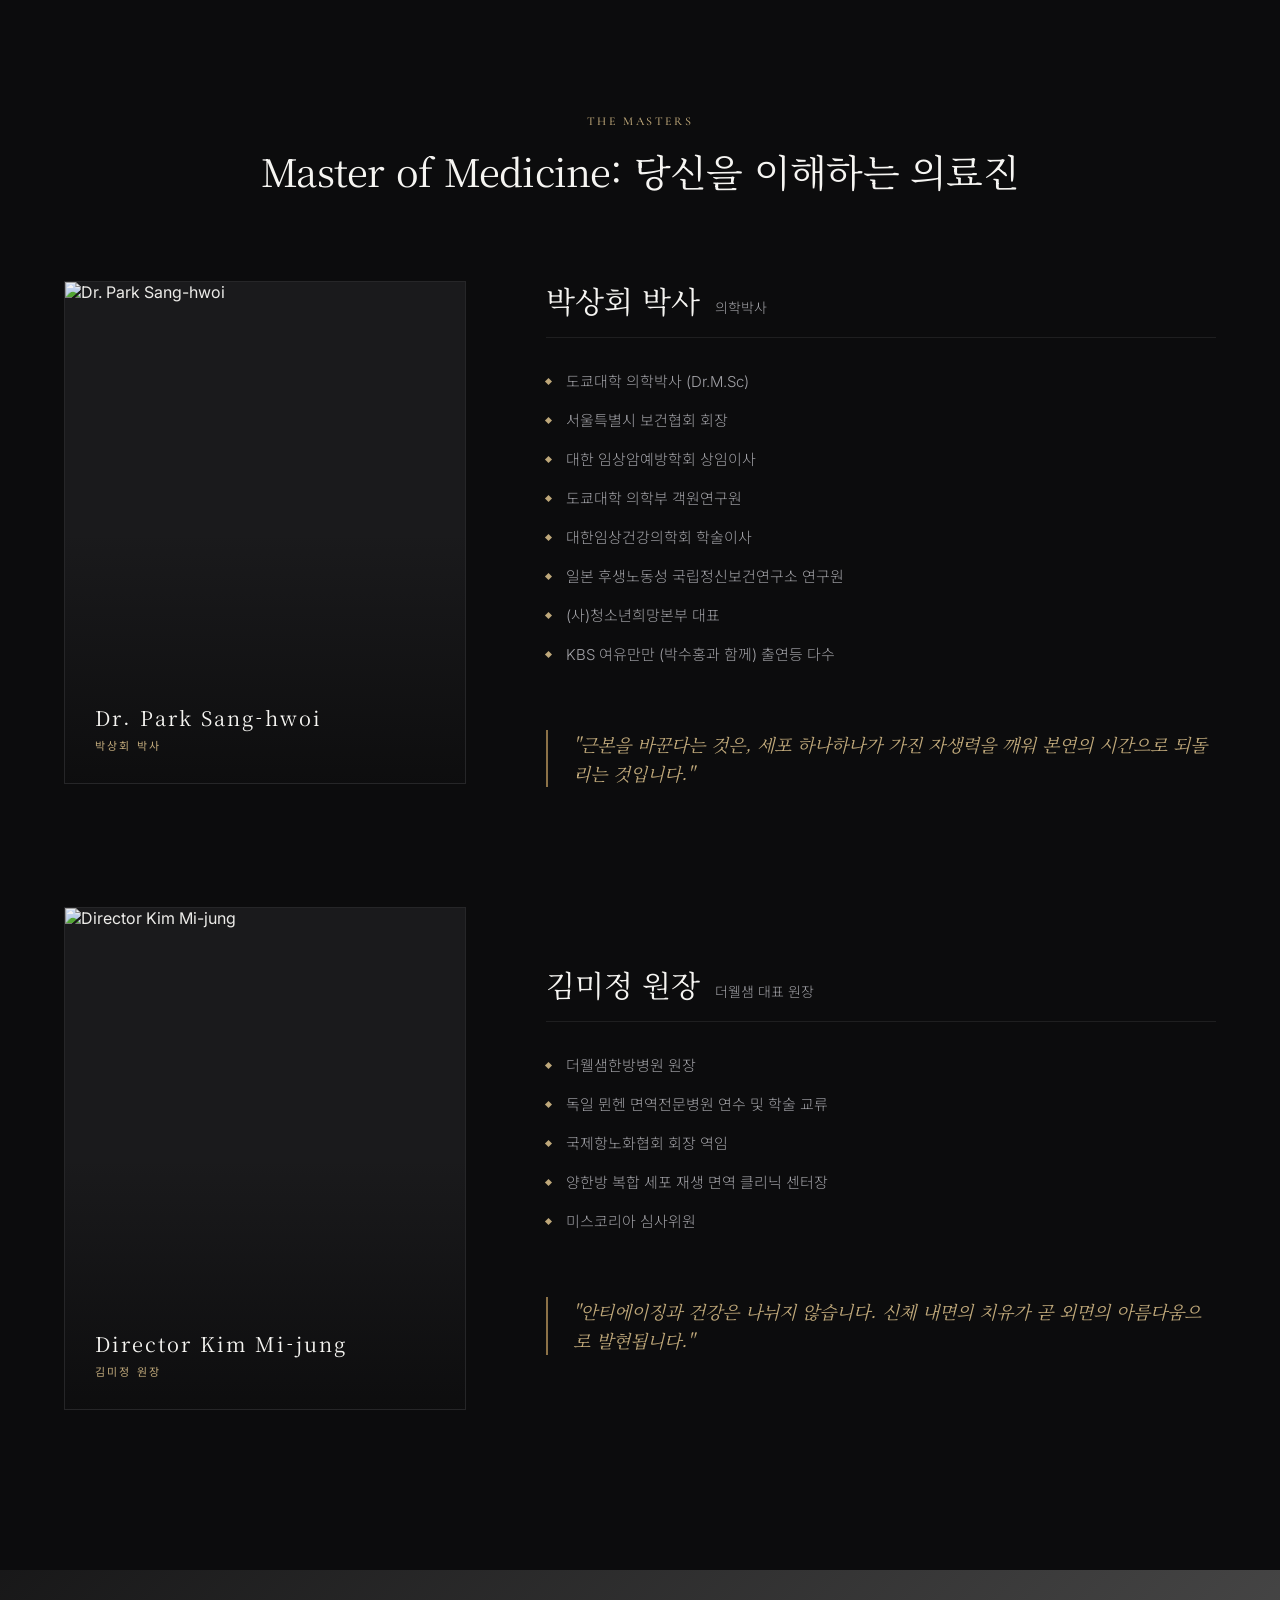
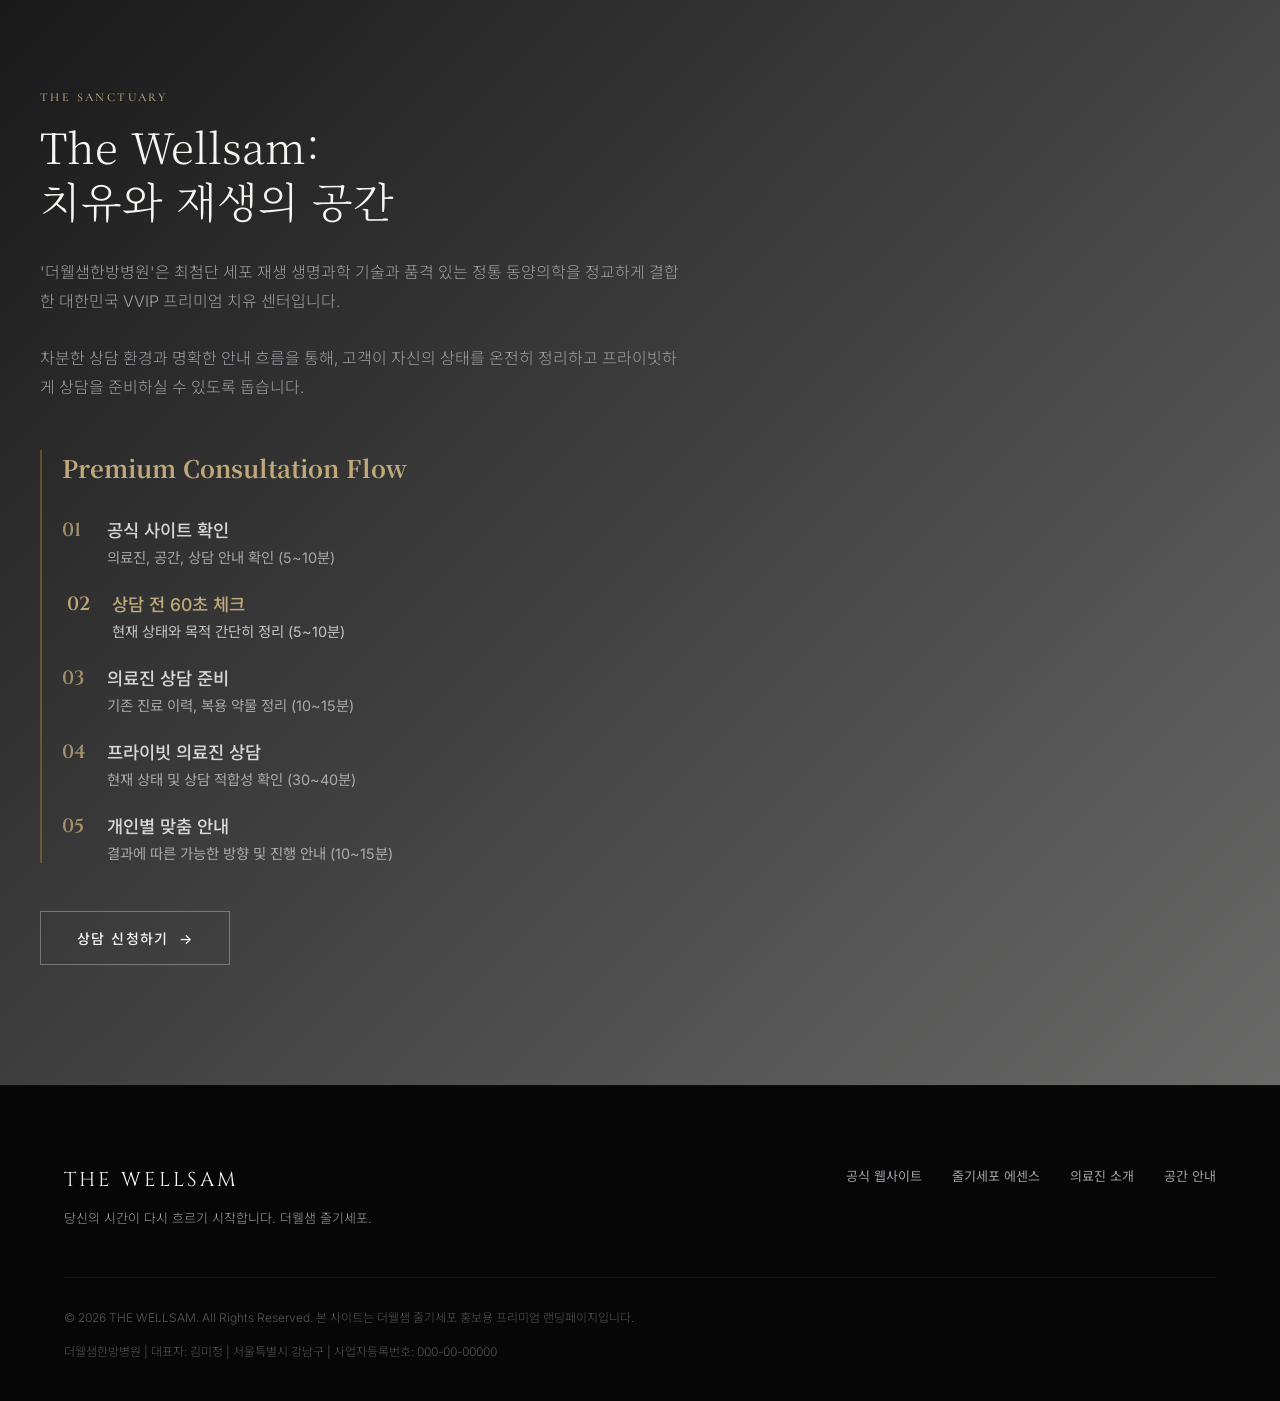
==== commit 4885e718: "fix: hero layout margins and modal button ID" ====
--- a/index.html
+++ b/index.html
@@ -40,22 +40,62 @@
 
   <main>
     <!-- 1. Hero Section (Visual Hook) -->
-    <section id="hero">
-      <canvas id="hero-particles"></canvas>
-      <div class="hero-overlay"></div>
-      <div class="hero-content">
-        <span class="hero-subtitle fade-in-up">The Masterpiece of Cellular Regeneration</span>
-        <h1 class="hero-title fade-in-up delay-1">
-          당신의 시간이<br>
-          <span class="text-serif italic gold-accent">다시 흐르기 시작합니다.</span>
-        </h1>
-        <p class="hero-desc fade-in-up delay-2">
-          근본적인 재생의 마스터피스, 더웰샘 줄기세포.
-        </p>
-      </div>
-      <div class="scroll-indicator fade-in-up delay-3">
-        <span class="scroll-text">SCROLL</span>
-        <div class="scroll-line"></div>
+    <section id="hero" class="hero-light-theme">
+      <!-- Background Image for Hero -->
+      <div class="hero-bg-image" style="background-image: url('/hero-model.webp');"></div>
+      
+      <div class="hero-container section-container">
+        <div class="hero-content-left reveal-up">
+          <div class="hero-brand">
+            <span class="logo-en gold-text text-serif">THE WELLSAM</span>
+            <span class="hero-subtitle">프리미엄 케어 상담 안내</span>
+          </div>
+          
+          <h1 class="hero-title text-serif">
+            당신의 몸이 보내는 신호를<br class='desktop-only'>다시 확인해야 할 시간
+          </h1>
+          
+          <p class="hero-desc">
+            피로, 관절 불편, 피부 변화, 항노화 고민은 사람마다 원인과 상태가 다르게 나타납니다.<br class='desktop-only'>
+            더웰샘은 현재의 상태와 상담 목표를 먼저 확인하고, 의료진 상담을 통해 <br class='desktop-only'>개인별 방향을 안내해 드립니다.
+          </p>
+
+          <div class="hero-cta-group">
+            <a href="https://www.thewellsam.com" class="btn btn-luxury-gold" target="_blank" rel="noopener noreferrer">
+              더웰샘 공식 사이트에서 자세히 보기 <span class="arrow">→</span>
+            </a>
+            <button class="btn-text-link" id="consultation-btn">
+              <span class="icon-clock">🕒</span> 상담 전 60초 체크 안내 <span class="arrow">></span>
+            </button>
+          </div>
+
+          <!-- Two Tracks -->
+          <div class="hero-tracks">
+            <div class="track-card">
+              <div class="track-icon">🧬</div>
+              <div class="track-info">
+                <h3 class="track-title text-serif">줄기세포 상담</h3>
+                <span class="track-subtitle">더웰샘의 핵심 축</span>
+                <p class="track-desc">전신 컨디션 개선과 항노화, 재생에 초점을 둔 프리미엄 의료 상담의 중심입니다.</p>
+              </div>
+            </div>
+            
+            <div class="track-card">
+              <div class="track-icon">✨</div>
+              <div class="track-info">
+                <h3 class="track-title text-serif">K-Beauty 상담</h3>
+                <span class="track-subtitle">보다 쉽게 시작하는 축</span>
+                <p class="track-desc">피부 미용, 탄력, 윤곽, 다이어트 등 K-Beauty 중심의 프리미엄 상담입니다.</p>
+              </div>
+            </div>
+          </div>
+          
+          <!-- Disclaimer -->
+          <div class="hero-disclaimer">
+            <span class="shield-icon">🛡️</span>
+            <p>본 브로셔는 더웰샘 상담 안내용 자료입니다.<br>실제 진료, 검사, 치료 및 진행 여부는 의료진 상담 후 개인 상태에 따라 결정됩니다.</p>
+          </div>
+        </div>
       </div>
     </section>
 
--- a/style.css
+++ b/style.css
@@ -288,65 +288,89 @@
 /* 5. Hero Section (Visual Hook) */
 #hero {
   position: relative;
+  min-height: 100vh;
   width: 100%;
-  height: 100vh;
-  background-image: url('/stem-cell-hero.webp');
-  background-size: cover;
-  background-position: center;
   background-repeat: no-repeat;
-  background-color: var(--color-bg-dark);
+  
   display: flex;
   justify-content: center;
   align-items: center;
-  text-align: center;
+  text-align: center;  align-items: center;
   overflow: hidden;
 }
 
-#hero-particles {
+/* --- Hero Light Theme (Brochure Style) --- */
+#hero.hero-light-theme {
+  background-color: var(--color-bg-light); /* #F6F5F2 */
+  color: var(--color-text-dark);
+}
+
+.hero-bg-image {
+  position: absolute;
+  top: 50%;
+  right: 5%;
+  transform: translateY(-50%);
+  width: 40%;
+  height: 70%;
+  background-size: contain;
+  background-position: right center;
+  background-repeat: no-repeat;
+  z-index: 1;
+}
+
+/* Gradient overlay for blending image with background on mobile/tablets */
+.hero-bg-image::before {
+  content: '';
   position: absolute;
   top: 0;
   left: 0;
   width: 100%;
   height: 100%;
-  z-index: 1;
-  pointer-events: auto;
-}
-
-.hero-overlay {
-  position: absolute;
-  top: 0;
-  left: 0;
-  width: 100%;
+  background: linear-gradient(to right, var(--color-bg-light) 0%, rgba(246,245,242,0) 50%);
+}
+
+.hero-container {
+  position: relative;
+  z-index: 2;
+  width: 90%;
+  max-width: var(--max-width);
   height: 100%;
-  background: radial-gradient(circle at 50% 50%, rgba(12, 12, 13, 0.4) 0%, rgba(12, 12, 13, 0.9) 100%);
-  z-index: 2;
-  pointer-events: none;
-}
-
-.hero-content {
-  position: relative;
-  z-index: 3;
-  width: 90%;
-  max-width: 800px;
+  display: flex;
+  align-items: center;
+}
+
+.hero-content-left {
+  width: 60%;
+  max-width: 700px;
+  text-align: left;
+  padding-top: 100px; /* offset for nav */
+}
+
+.hero-brand {
+  margin-bottom: 25px;
+  display: flex;
+  flex-direction: column;
+}
+
+.hero-brand .logo-en {
+  font-size: 24px;
+  letter-spacing: 0.15em;
+  margin-bottom: 10px;
 }
 
 .hero-subtitle {
-  display: inline-block;
-  font-family: var(--font-serif-en);
-  font-size: 13px;
+  font-family: var(--font-serif-ko);
+  font-size: 16px;
   font-weight: 500;
-  letter-spacing: 0.3em;
-  color: var(--color-gold);
-  text-transform: uppercase;
-  margin-bottom: 25px;
+  color: var(--color-text-muted-dark);
 }
 
 .hero-title {
   font-family: var(--font-serif-ko);
-  font-size: 56px;
-  font-weight: 300;
+  font-size: 46px;
+  font-weight: 400;
   line-height: 1.35;
-  color: var(--color-text-light);
+  color: var(--color-text-dark);
   letter-spacing: -0.01em;
   margin-bottom: 30px;
 }
@@ -355,52 +379,170 @@
   font-family: var(--font-sans);
   font-size: 16px;
   font-weight: 300;
-  letter-spacing: 0.05em;
-  color: var(--color-text-muted-light);
-  max-width: 500px;
-  margin: 0 auto;
-}
-
-.scroll-indicator {
-  position: absolute;
-  bottom: 40px;
-  left: 50%;
-  transform: translateX(-50%);
-  z-index: 3;
+  line-height: 1.8;
+  letter-spacing: 0.02em;
+  color: var(--color-text-muted-dark);
+  margin-bottom: 40px;
+}
+
+/* CTA Group */
+.hero-cta-group {
   display: flex;
   flex-direction: column;
+  align-items: flex-start;
+  gap: 15px;
+  margin-bottom: 50px;
+}
+
+.btn-luxury-gold {
+  display: inline-flex;
   align-items: center;
-}
-
-.scroll-text {
-  font-family: var(--font-serif-en);
-  font-size: 10px;
-  letter-spacing: 0.2em;
-  color: var(--color-text-muted-light);
+  justify-content: center;
+  background-color: var(--color-gold);
+  color: white;
+  padding: 18px 35px;
+  font-family: var(--font-sans);
+  font-size: 14px;
+  font-weight: 400;
+  text-decoration: none;
+  border-radius: 40px;
+  transition: all 0.3s ease;
+  box-shadow: 0 4px 15px rgba(212, 175, 55, 0.3);
+}
+
+.btn-luxury-gold:hover {
+  background-color: #c59b27;
+  transform: translateY(-2px);
+  box-shadow: 0 6px 20px rgba(212, 175, 55, 0.4);
+}
+
+.btn-text-link {
+  background: none;
+  border: none;
+  color: var(--color-gold);
+  font-family: var(--font-sans);
+  font-size: 15px;
+  font-weight: 500;
+  cursor: pointer;
+  display: flex;
+  align-items: center;
+  gap: 8px;
+  padding: 5px 0;
+  transition: opacity 0.3s ease;
+}
+
+.btn-text-link:hover {
+  opacity: 0.8;
+}
+
+.icon-clock {
+  font-size: 18px;
+}
+
+/* Hero Tracks */
+.hero-tracks {
+  display: flex;
+  gap: 20px;
+  margin-bottom: 30px;
+}
+
+.track-card {
+  flex: 1;
+  background-color: rgba(255, 255, 255, 0.8);
+  border: 1px solid rgba(212, 175, 55, 0.3);
+  border-radius: 12px;
+  padding: 25px;
+  display: flex;
+  align-items: flex-start;
+  gap: 15px;
+  backdrop-filter: blur(10px);
+  transition: transform 0.3s ease, box-shadow 0.3s ease;
+}
+
+.track-card:hover {
+  transform: translateY(-5px);
+  box-shadow: 0 10px 30px rgba(0, 0, 0, 0.05);
+}
+
+.track-icon {
+  font-size: 32px;
+  line-height: 1;
+}
+
+.track-info {
+  display: flex;
+  flex-direction: column;
+}
+
+.track-title {
+  font-size: 18px;
+  color: var(--color-text-dark);
+  margin-bottom: 5px;
+  font-weight: 500;
+}
+
+.track-subtitle {
+  font-size: 12px;
+  color: var(--color-gold);
   margin-bottom: 10px;
-}
-
-.scroll-line {
-  width: 1px;
-  height: 60px;
-  background: linear-gradient(to bottom, var(--color-gold) 50%, rgba(255, 255, 255, 0.1) 50%);
-  background-size: 100% 200%;
-  background-position: 100% 0%;
-  animation: scrollLineAnimation 2s cubic-bezier(0.16, 1, 0.3, 1) infinite;
-}
-
-@keyframes scrollLineAnimation {
-  0% {
-    background-position: 100% 0%;
-  }
-  100% {
-    background-position: 100% 100%;
+  font-weight: 500;
+}
+
+.track-desc {
+  font-size: 13px;
+  color: var(--color-text-muted-dark);
+  line-height: 1.5;
+  margin: 0;
+}
+
+/* Hero Disclaimer */
+.hero-disclaimer {
+  display: flex;
+  align-items: flex-start;
+  gap: 15px;
+  background-color: rgba(255, 255, 255, 0.5);
+  padding: 20px;
+  border-radius: 8px;
+  border: 1px solid rgba(0,0,0,0.05);
+}
+
+.hero-disclaimer .shield-icon {
+  font-size: 24px;
+}
+
+.hero-disclaimer p {
+  font-size: 12px;
+  color: var(--color-text-muted-dark);
+  line-height: 1.6;
+  margin: 0;
+}
+
+@media (max-width: 992px) {
+  .hero-bg-image {
+    width: 100%;
+    height: 50%;
+    top: auto;
+    bottom: 0;
+    transform: none;
+    opacity: 0.15; /* make it very faint on mobile */
+    background-size: contain;
+    background-position: bottom right;
+  }
+  .hero-bg-image::before {
+    background: linear-gradient(to top, var(--color-bg-light) 0%, rgba(246,245,242,0) 100%);
+  }
+  .hero-content-left {
+    width: 100%;
+    max-width: 100%;
+  }
+  .hero-tracks {
+    flex-direction: column;
   }
 }
 
 @media (max-width: 768px) {
   .hero-title {
-    font-size: 36px;
+    font-size: 32px;
   }
   .hero-desc {
     font-size: 14px;
@@ -1556,4 +1698,11 @@
 }
 .flow-step.highlight-step .step-info h4 {
   color: var(--color-gold);
-}
+}
+
+
+@media (max-width: 768px) {
+  .desktop-only {
+    display: none;
+  }
+}
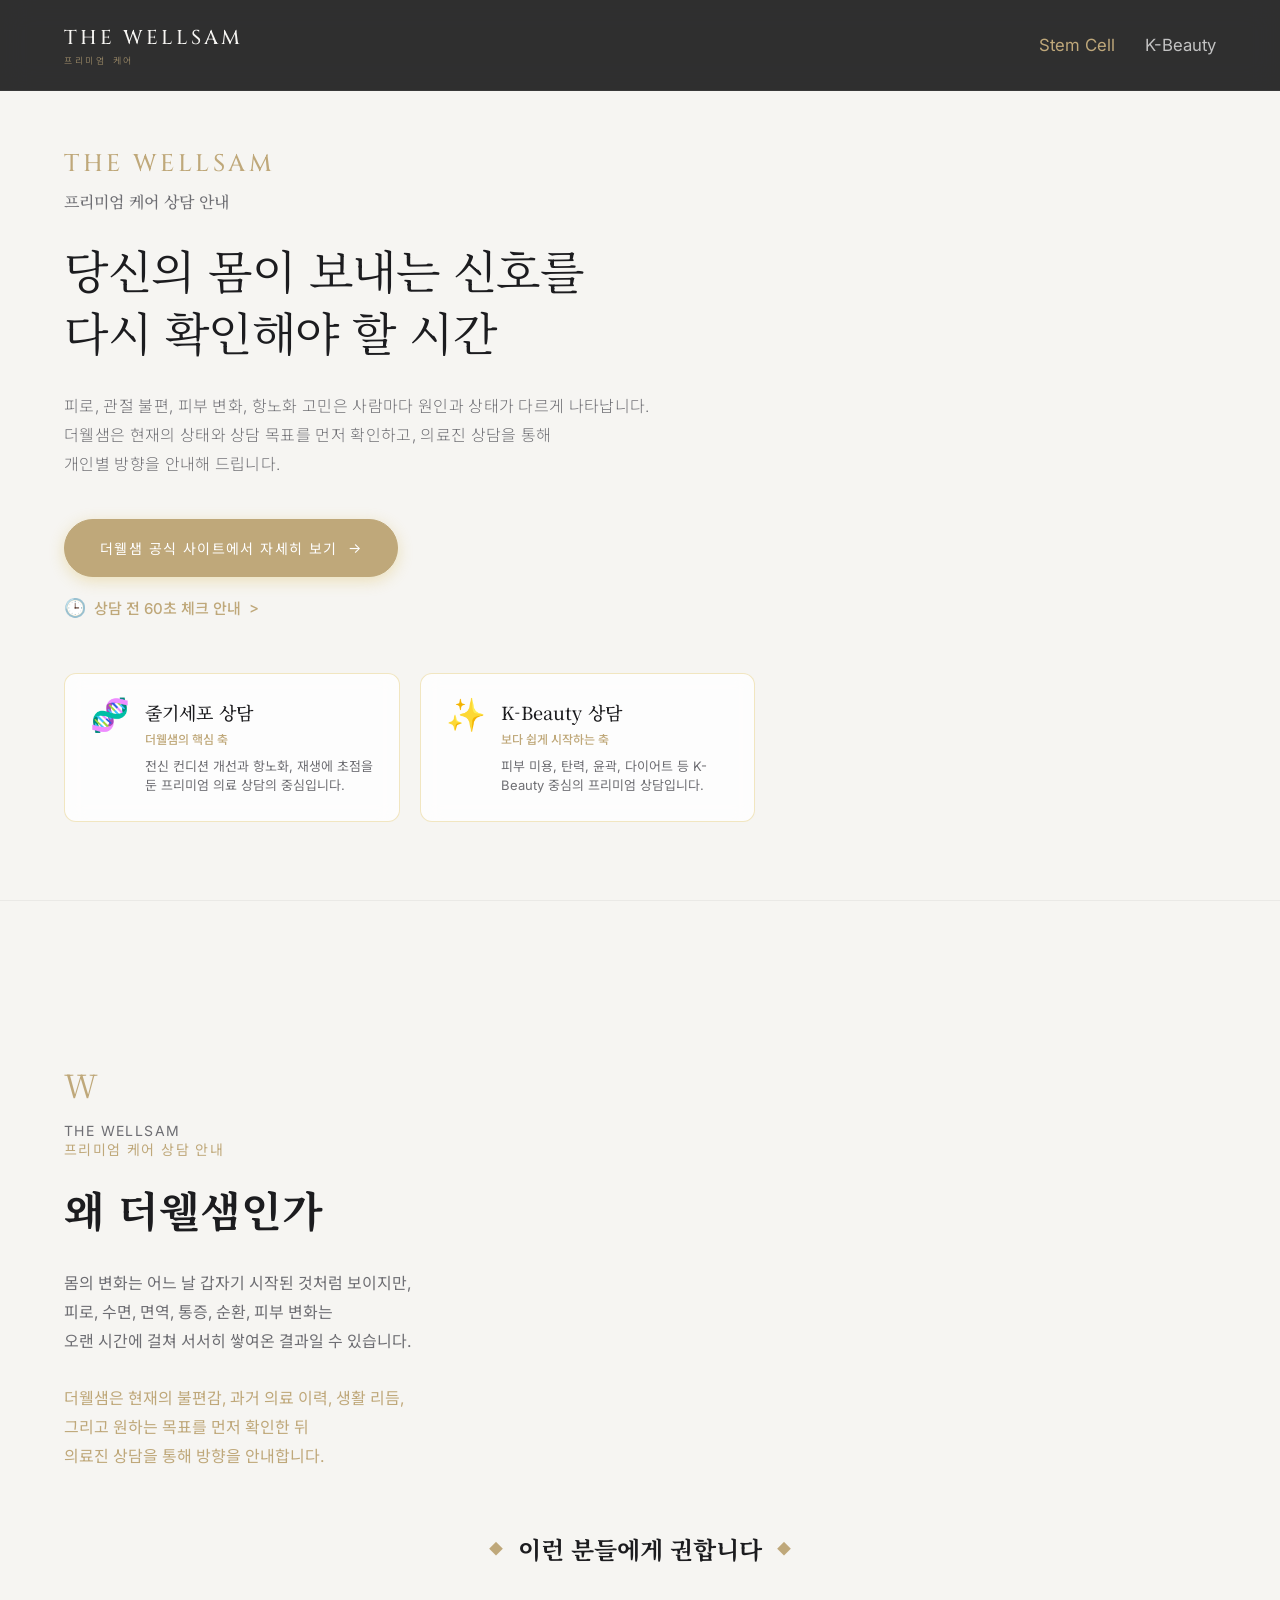
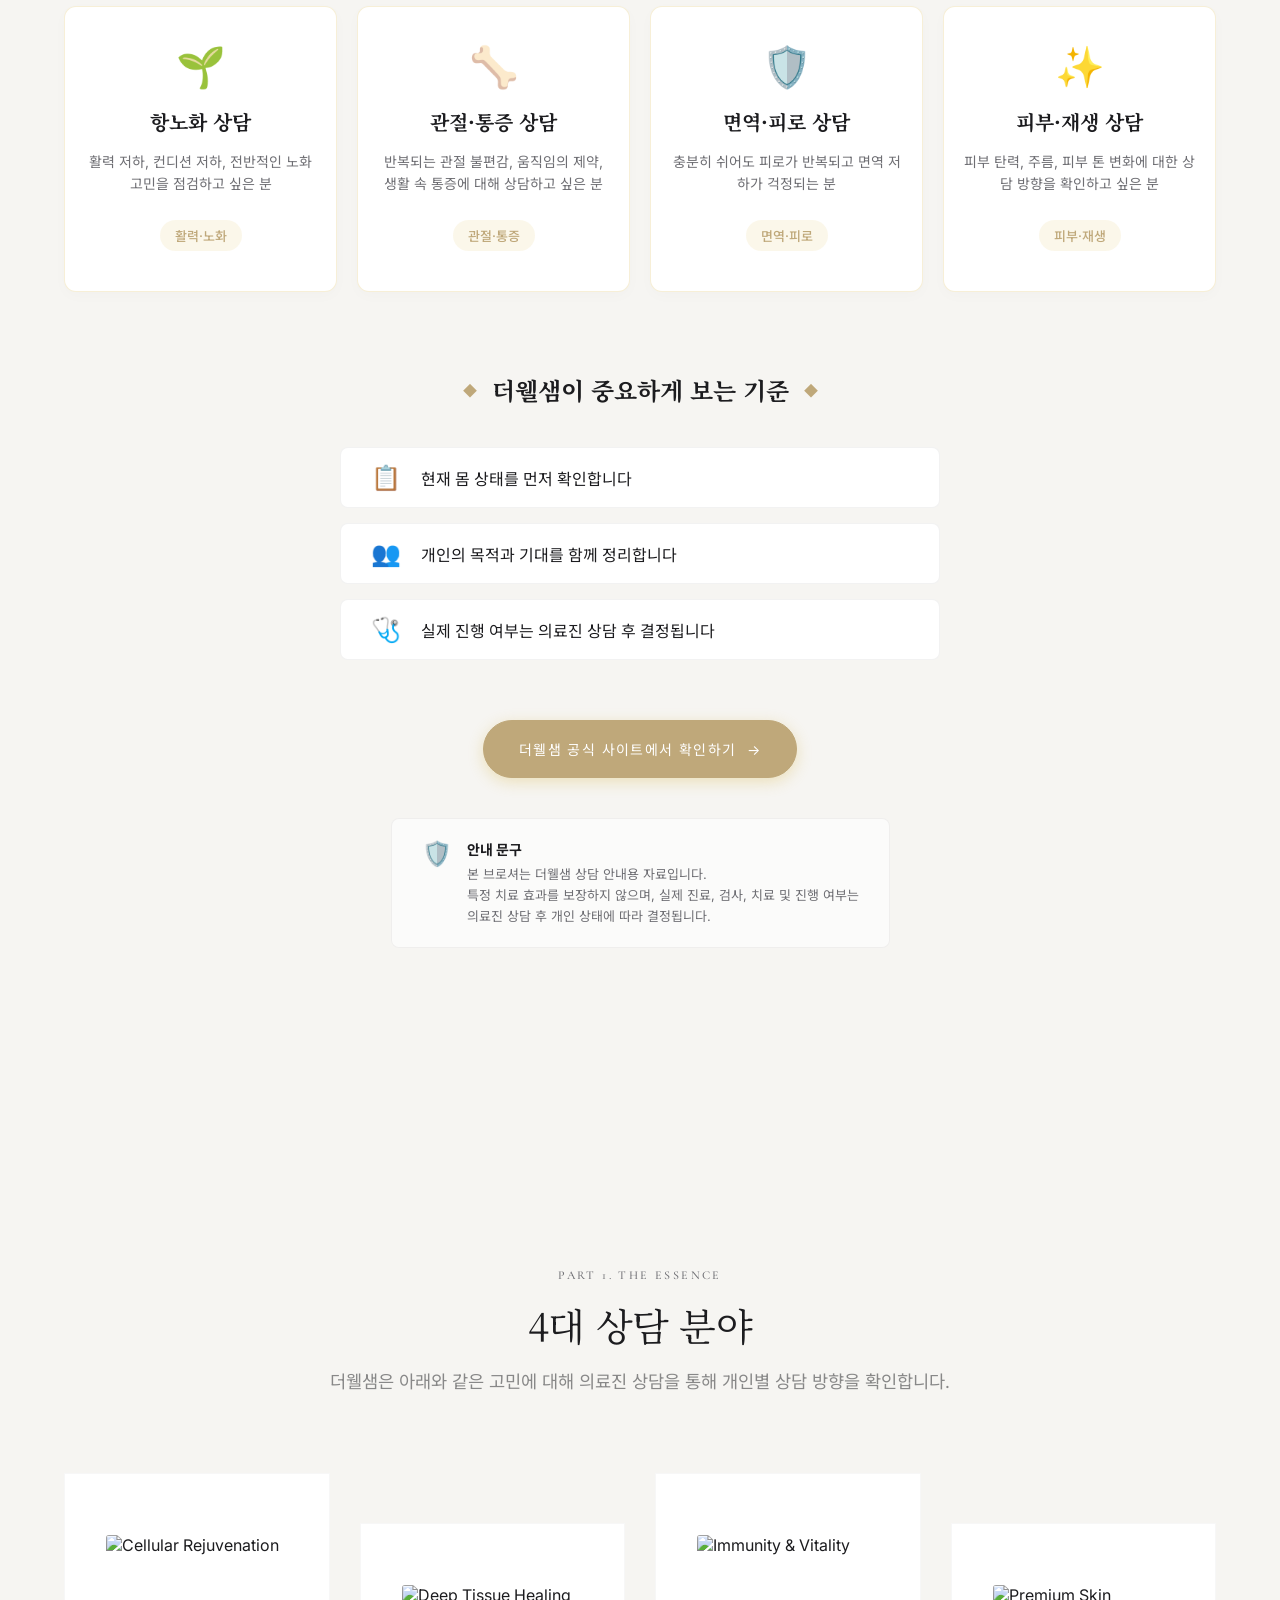
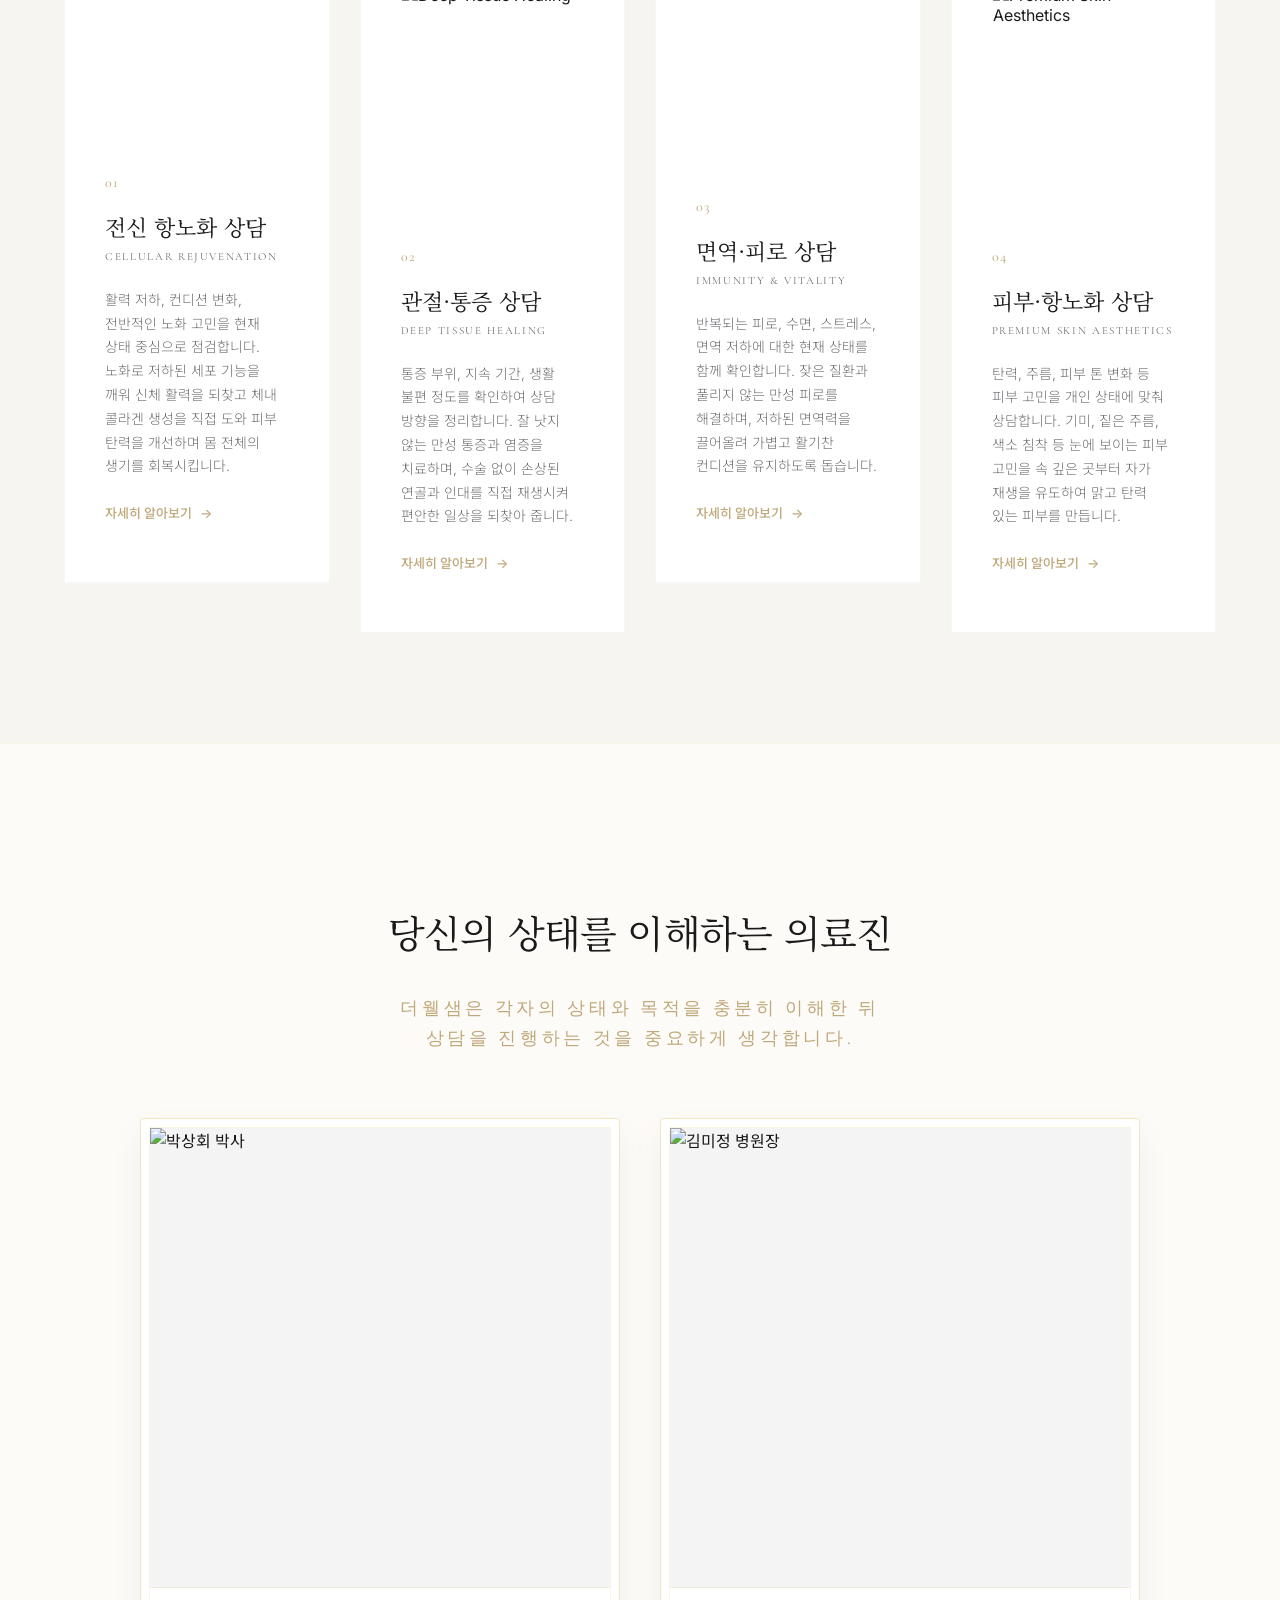
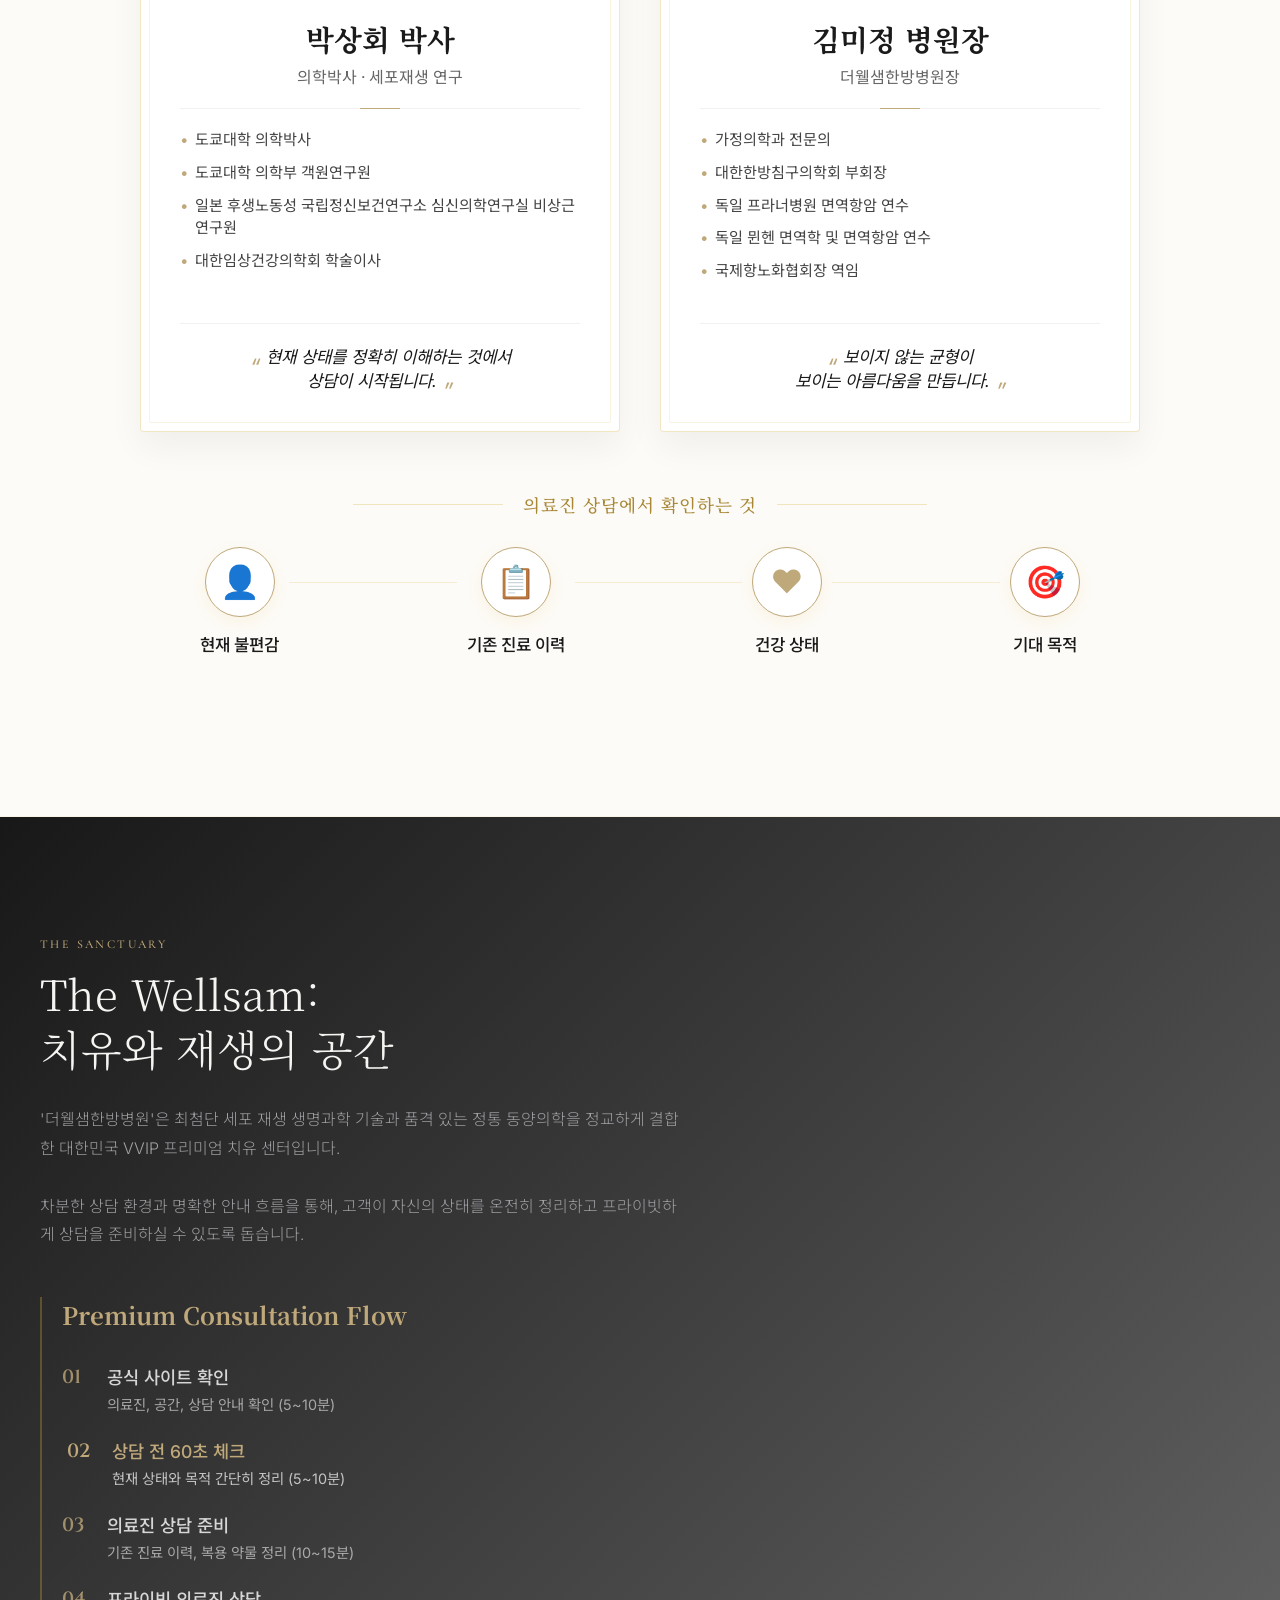
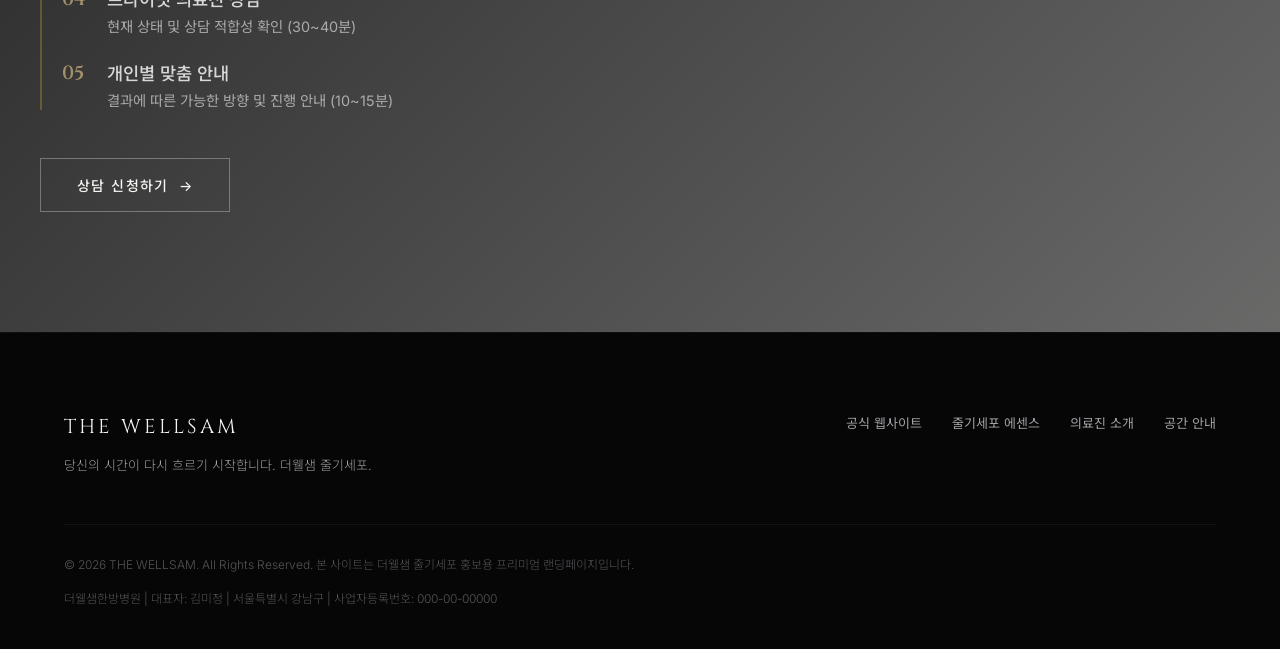
==== commit 30507f1a: "Implement Medical Staff section with real profile images" ====
--- a/index.html
+++ b/index.html
@@ -25,6 +25,7 @@
 
   <!-- Stylesheets -->
   <link rel="stylesheet" href="/style.css">
+  <link rel="stylesheet" href="/form.css">
 </head>
 
 <body>
@@ -34,7 +35,14 @@
     <div class="nav-container">
       <a href="#" class="logo">
         <span class="logo-en">THE WELLSAM</span>
-        <span class="logo-ko">더웰샘 줄기세포</span>
+        <span class="logo-ko">프리미엄 케어</span>
+      </a>
+      <nav class="main-nav">
+        <ul class="nav-menu">
+          <li><a href="/" class="nav-link active">Stem Cell</a></li>
+          <li><a href="/kbeauty" class="nav-link">K-Beauty</a></li>
+        </ul>
+      </nav>
     </div>
   </header>
 
@@ -90,10 +98,92 @@
             </div>
           </div>
           
-          <!-- Disclaimer -->
-          <div class="hero-disclaimer">
-            <span class="shield-icon">🛡️</span>
-            <p>본 브로셔는 더웰샘 상담 안내용 자료입니다.<br>실제 진료, 검사, 치료 및 진행 여부는 의료진 상담 후 개인 상태에 따라 결정됩니다.</p>
+        </div>
+      </div>
+    </section>
+
+    <!-- 1.5. Why The Wellsam -->
+    <section id="why-wellsam" class="section-padding why-wellsam-bg">
+      <div class="section-container text-center">
+        <!-- Header -->
+        <div class="why-header reveal-up">
+          <div class="logo-mark gold-text text-serif">W</div>
+          <p class="why-subtitle text-sans">THE WELLSAM<br><span class="gold-text">프리미엄 케어 상담 안내</span></p>
+          <h2 class="why-title text-serif">왜 더웰샘인가</h2>
+          <p class="why-desc text-sans">
+            몸의 변화는 어느 날 갑자기 시작된 것처럼 보이지만,<br>
+            피로, 수면, 면역, 통증, 순환, 피부 변화는<br>
+            오랜 시간에 걸쳐 서서히 쌓여온 결과일 수 있습니다.<br><br>
+            <span class="gold-text">더웰샘은 현재의 불편감, 과거 의료 이력, 생활 리듬,<br>
+            그리고 원하는 목표를 먼저 확인한 뒤<br>
+            의료진 상담을 통해 방향을 안내합니다.</span>
+          </p>
+        </div>
+
+        <!-- Section 1: Recommendations -->
+        <div class="why-recommend reveal-up" style="transition-delay: 0.1s;">
+          <h3 class="why-subheading text-serif"><span class="diamond">◆</span> 이런 분들에게 권합니다 <span class="diamond">◆</span></h3>
+          <div class="recommend-grid">
+            <div class="recommend-card">
+              <div class="rec-icon">🌱</div>
+              <h4 class="text-serif">항노화 상담</h4>
+              <p>활력 저하, 컨디션 저하, 전반적인 노화 고민을 점검하고 싶은 분</p>
+              <span class="rec-tag">활력·노화</span>
+            </div>
+            <div class="recommend-card">
+              <div class="rec-icon">🦴</div>
+              <h4 class="text-serif">관절·통증 상담</h4>
+              <p>반복되는 관절 불편감, 움직임의 제약, 생활 속 통증에 대해 상담하고 싶은 분</p>
+              <span class="rec-tag">관절·통증</span>
+            </div>
+            <div class="recommend-card">
+              <div class="rec-icon">🛡️</div>
+              <h4 class="text-serif">면역·피로 상담</h4>
+              <p>충분히 쉬어도 피로가 반복되고 면역 저하가 걱정되는 분</p>
+              <span class="rec-tag">면역·피로</span>
+            </div>
+            <div class="recommend-card">
+              <div class="rec-icon">✨</div>
+              <h4 class="text-serif">피부·재생 상담</h4>
+              <p>피부 탄력, 주름, 피부 톤 변화에 대한 상담 방향을 확인하고 싶은 분</p>
+              <span class="rec-tag">피부·재생</span>
+            </div>
+          </div>
+        </div>
+
+        <!-- Section 2: Standards -->
+        <div class="why-criteria reveal-up" style="transition-delay: 0.2s;">
+          <h3 class="why-subheading text-serif"><span class="diamond">◆</span> 더웰샘이 중요하게 보는 기준 <span class="diamond">◆</span></h3>
+          <div class="criteria-list">
+            <div class="criteria-item">
+              <div class="crit-icon">📋</div>
+              <p>현재 몸 상태를 먼저 확인합니다</p>
+            </div>
+            <div class="criteria-item">
+              <div class="crit-icon">👥</div>
+              <p>개인의 목적과 기대를 함께 정리합니다</p>
+            </div>
+            <div class="criteria-item">
+              <div class="crit-icon">🩺</div>
+              <p>실제 진행 여부는 의료진 상담 후 결정됩니다</p>
+            </div>
+          </div>
+        </div>
+
+        <!-- CTA and Disclaimer -->
+        <div class="why-footer reveal-up" style="transition-delay: 0.3s;">
+          <a href="https://www.thewellsam.com" class="btn btn-luxury-gold" target="_blank" rel="noopener noreferrer">
+            더웰샘 공식 사이트에서 확인하기 <span class="arrow">→</span>
+          </a>
+          
+          <div class="why-disclaimer text-left">
+            <div class="shield-icon-wrapper">🛡️</div>
+            <div class="disclaimer-text">
+              <strong>안내 문구</strong>
+              <p>본 브로셔는 더웰샘 상담 안내용 자료입니다.<br>
+              특정 치료 효과를 보장하지 않으며, 실제 진료, 검사, 치료 및 진행 여부는<br>
+              의료진 상담 후 개인 상태에 따라 결정됩니다.</p>
+            </div>
           </div>
         </div>
       </div>
@@ -104,8 +194,8 @@
       <div class="section-container">
         <div class="section-header reveal-up">
           <span class="header-subtitle">PART 1. THE ESSENCE</span>
-          <h2 class="header-title text-serif">The Core of Regeneration:<br class="mobile-only"> 재생의 미학</h2>
-          <p style="margin-top: 1rem; color: #888; font-size: 1.1rem; word-break: keep-all;">프리미엄 줄기세포로 완성되는 전신 근본 재생 안티에이징</p>
+          <h2 class="header-title text-serif">4대 상담 분야</h2>
+          <p style="margin-top: 1rem; color: #888; font-size: 1.1rem; word-break: keep-all;">더웰샘은 아래와 같은 고민에 대해 의료진 상담을 통해 개인별 상담 방향을 확인합니다.</p>
         </div>
 
         <div class="essence-grid">
@@ -116,10 +206,10 @@
             </div>
             <div class="card-content">
               <span class="card-num">01</span>
-              <h3 class="card-title text-serif">전신 항노화 케어</h3>
+              <h3 class="card-title text-serif">전신 항노화 상담</h3>
               <span class="card-subtitle">Cellular Rejuvenation</span>
               <p class="card-desc">
-                노화로 저하된 세포 기능을 깨워 신체 활력을 되찾습니다. 체내 콜라겐 생성을 직접 도와 피부 탄력을 개선하고, 몸 전체의 생기를 회복시키는 프리미엄 항노화 치료입니다.
+                활력 저하, 컨디션 변화, 전반적인 노화 고민을 현재 상태 중심으로 점검합니다. 노화로 저하된 세포 기능을 깨워 신체 활력을 되찾고 체내 콜라겐 생성을 직접 도와 피부 탄력을 개선하며 몸 전체의 생기를 회복시킵니다.
               </p>
               <div class="card-cta">자세히 알아보기 <span class="arrow">→</span></div>
             </div>
@@ -132,10 +222,10 @@
             </div>
             <div class="card-content">
               <span class="card-num">02</span>
-              <h3 class="card-title text-serif">비수술 관절·통증 재생</h3>
+              <h3 class="card-title text-serif">관절·통증 상담</h3>
               <span class="card-subtitle">Deep Tissue Healing</span>
               <p class="card-desc">
-                잘 낫지 않는 만성 통증과 염증을 치료합니다. 수술 없이 줄기세포를 통해 손상된 연골과 인대를 직접 재생시켜, 고통 없이 편안하게 움직일 수 있는 일상을 되찾아 줍니다.
+                통증 부위, 지속 기간, 생활 불편 정도를 확인하여 상담 방향을 정리합니다. 잘 낫지 않는 만성 통증과 염증을 치료하며, 수술 없이 손상된 연골과 인대를 직접 재생시켜 편안한 일상을 되찾아 줍니다.
               </p>
               <div class="card-cta">자세히 알아보기 <span class="arrow">→</span></div>
             </div>
@@ -148,10 +238,10 @@
             </div>
             <div class="card-content">
               <span class="card-num">03</span>
-              <h3 class="card-title text-serif">면역력 강화 및 만성피로 회복</h3>
+              <h3 class="card-title text-serif">면역·피로 상담</h3>
               <span class="card-subtitle">Immunity & Vitality</span>
               <p class="card-desc">
-                잦은 질환과 푹 쉬어도 풀리지 않는 만성 피로를 해결합니다. 저하된 면역력을 근본적으로 끌어올려 신체의 방어력을 높이고, 가볍고 활기찬 컨디션을 유지하도록 돕습니다.
+                반복되는 피로, 수면, 스트레스, 면역 저하에 대한 현재 상태를 함께 확인합니다. 잦은 질환과 풀리지 않는 만성 피로를 해결하며, 저하된 면역력을 끌어올려 가볍고 활기찬 컨디션을 유지하도록 돕습니다.
               </p>
               <div class="card-cta">자세히 알아보기 <span class="arrow">→</span></div>
             </div>
@@ -164,11 +254,10 @@
             </div>
             <div class="card-content">
               <span class="card-num">04</span>
-              <h3 class="card-title text-serif">줄기세포 피부 재생술</h3>
+              <h3 class="card-title text-serif">피부·항노화 상담</h3>
               <span class="card-subtitle">Premium Skin Aesthetics</span>
               <p class="card-desc">
-                기미, 짙은 주름, 색소 침착 등 눈에 보이는 피부 고민을 해결합니다. 줄기세포 성분이 피부 속 깊은 곳부터 자가 재생을 유도하여, 화장으로 가릴 필요 없는 맑고 탄력 있는 피부를
-                만듭니다.
+                탄력, 주름, 피부 톤 변화 등 피부 고민을 개인 상태에 맞춰 상담합니다. 기미, 짙은 주름, 색소 침착 등 눈에 보이는 피부 고민을 속 깊은 곳부터 자가 재생을 유도하여 맑고 탄력 있는 피부를 만듭니다.
               </p>
               <div class="card-cta">자세히 알아보기 <span class="arrow">→</span></div>
             </div>
@@ -177,143 +266,86 @@
       </div>
     </section>
 
-    <!-- 2-1. The Balance (K-Beauty) -->
-    <section id="balance" class="section-padding" style="padding-top: 0;">
+
+
+    <!-- 3. The Masters (Medical Staff) -->
+    <section id="masters" class="section-padding medical-staff-bg">
       <div class="section-container">
-        <div class="section-header reveal-up">
-          <span class="header-subtitle">PART 2. THE BALANCE</span>
-          <h2 class="header-title text-serif">Premium K-Beauty:<br class="mobile-only"> 균형의 미학</h2>
-          <p style="margin-top: 1rem; color: #888; font-size: 1.1rem; word-break: keep-all;">가장 자연스럽고 조화로운 본연의 아름다움</p>
-        </div>
-
-        <div class="essence-grid">
-          <!-- Card 1: Skin -->
-          <div class="essence-card anti-gravity-card reveal-up" data-card-index="4">
-            <div class="card-visual-wrapper">
-              <img src="/kbeauty_skin.webp" alt="Skin Aesthetics" class="card-visual-img">
-            </div>
-            <div class="card-content">
-              <span class="card-num">01</span>
-              <h3 class="card-title text-serif">피부미용</h3>
-              <span class="card-subtitle">Skin Aesthetics</span>
-              <p class="card-desc">
-                탄력, 톤, 광채, 주름 관리 등 보이지 않는 피부 균형을 맞춰 화사하고 생기 있는 본연의 아름다움을 찾아드립니다.
-              </p>
-              <div class="card-cta">자세히 알아보기 <span class="arrow">→</span></div>
-            </div>
-          </div>
-
-          <!-- Card 2: Facial Symmetry -->
-          <div class="essence-card anti-gravity-card reveal-up delay-1" data-card-index="5">
-            <div class="card-visual-wrapper">
-              <img src="/kbeauty_symmetry.webp" alt="Facial Symmetry" class="card-visual-img">
-            </div>
-            <div class="card-content">
-              <span class="card-num">02</span>
-              <h3 class="card-title text-serif">안면비대칭·안면마비</h3>
-              <span class="card-subtitle">Facial Symmetry</span>
-              <p class="card-desc">
-                얼굴 균형, 턱선과 목선 정렬, 마비 후 회복 등 섬세한 안면 근육의 밸런스를 바로잡아 편안한 미소를 복원합니다.
-              </p>
-              <div class="card-cta">자세히 알아보기 <span class="arrow">→</span></div>
-            </div>
-          </div>
-
-          <!-- Card 3: Post-Surgery -->
-          <div class="essence-card anti-gravity-card reveal-up delay-2" data-card-index="6">
-            <div class="card-visual-wrapper">
-              <img src="/kbeauty_recovery.webp" alt="Post-Surgery Care" class="card-visual-img">
-            </div>
-            <div class="card-content">
-              <span class="card-num">03</span>
-              <h3 class="card-title text-serif">성형수술 후 프로그램</h3>
-              <span class="card-subtitle">Post-Surgery Care</span>
-              <p class="card-desc">
-                수술 후 붓기, 멍, 회복 관리를 통해 신속한 일상 복귀를 돕고 수술 본연의 아름다운 라인이 완성되도록 지원합니다.
-              </p>
-              <div class="card-cta">자세히 알아보기 <span class="arrow">→</span></div>
-            </div>
-          </div>
-
-          <!-- Card 4: Diet -->
-          <div class="essence-card anti-gravity-card reveal-up delay-3" data-card-index="7">
-            <div class="card-visual-wrapper">
-              <img src="/kbeauty_diet.webp" alt="Premium Diet" class="card-visual-img">
-            </div>
-            <div class="card-content">
-              <span class="card-num">04</span>
-              <h3 class="card-title text-serif">다이어트</h3>
-              <span class="card-subtitle">Premium Diet</span>
-              <p class="card-desc">
-                체형 변화, 붓기, 대사 관리 등 신체 리듬을 깨워 품격 있는 바디 실루엣과 건강한 활력을 디자인합니다.
-              </p>
-              <div class="card-cta">자세히 알아보기 <span class="arrow">→</span></div>
-            </div>
-          </div>
-        </div>
-      </div>
-    </section>
-
-    <!-- 3. The Masters (Medical Staff) -->
-    <section id="masters" class="section-padding dark-bg">
-      <div class="section-container">
-        <div class="section-header reveal-up">
-          <span class="header-subtitle gold-text">THE MASTERS</span>
-          <h2 class="header-title text-serif light-text">Master of Medicine:<br class="mobile-only"> 당신을 이해하는 의료진</h2>
-        </div>
-
-        <div class="masters-editorial">
+        <div class="process-title-wrapper reveal-up" style="flex-direction: column; text-align: center; margin-bottom: 50px;">
+          <h2 class="header-title text-serif" style="margin-bottom: 15px; color: #1a1a1a;">당신의 상태를 이해하는 의료진</h2>
+          <p class="header-subtitle gold-text" style="font-size: 1.15rem; line-height: 1.6;">더웰샘은 각자의 상태와 목적을 충분히 이해한 뒤<br class="desktop-only">상담을 진행하는 것을 중요하게 생각합니다.</p>
+        </div>
+
+        <div class="doctor-cards-wrapper reveal-up">
           <!-- Profile 1: Dr. Park Sang-hwoi -->
-          <div class="master-card reveal-up">
-            <div class="master-image-box">
-              <img src="/park-sanghoe-profile.webp" alt="Dr. Park Sang-hwoi" class="master-profile-img">
-              <div class="master-title-overlay">
-                <span class="m-title text-serif">Dr. Park Sang-hwoi</span>
-                <span class="m-role">박상회 박사</span>
-              </div>
-            </div>
-            <div class="master-info">
-              <h3 class="master-name text-serif">박상회 박사 <span class="title-sub">의학박사</span></h3>
-              <ul class="master-career">
-                <li><span class="bullet"></span>도쿄대학 의학박사 (Dr.M.Sc)</li>
-                <li><span class="bullet"></span>서울특별시 보건협회 회장</li>
-                <li><span class="bullet"></span>대한 임상암예방학회 상임이사</li>
-                <li><span class="bullet"></span>도쿄대학 의학부 객원연구원</li>
-                <li><span class="bullet"></span>대한임상건강의학회 학술이사</li>
-                <li><span class="bullet"></span>일본 후생노동성 국립정신보건연구소 연구원</li>
-                <li><span class="bullet"></span>(사)청소년희망본부 대표</li>
-                <li><span class="bullet"></span>KBS 여유만만 (박수홍과 함께) 출연등 다수</li>
-              </ul>
-              <p class="master-quote text-serif">
-                "근본을 바꾼다는 것은, 세포 하나하나가 가진 자생력을 깨워 본연의 시간으로 되돌리는 것입니다."
-              </p>
+          <div class="doctor-card">
+            <div class="doctor-card-inner">
+              <div class="doctor-image-wrapper">
+                <img src="/park-sanghoe-profile.webp" alt="박상회 박사" class="doctor-image">
+              </div>
+              <div class="doctor-info">
+                <h3 class="doctor-name text-serif">박상회 박사</h3>
+                <div class="doctor-title">의학박사 · 세포재생 연구</div>
+                <ul class="doctor-credentials">
+                  <li>도쿄대학 의학박사</li>
+                  <li>도쿄대학 의학부 객원연구원</li>
+                  <li>일본 후생노동성 국립정신보건연구소 심신의학연구실 비상근연구원</li>
+                  <li>대한임상건강의학회 학술이사</li>
+                </ul>
+                <div class="doctor-quote">현재 상태를 정확히 이해하는 것에서<br>상담이 시작됩니다.</div>
+              </div>
             </div>
           </div>
 
           <!-- Profile 2: Director Kim Mi-jung -->
-          <div class="master-card reveal-up delay-1">
-            <div class="master-image-box">
-              <img src="/kim-mijeong-profile.webp" alt="Director Kim Mi-jung" class="master-profile-img">
-              <div class="master-title-overlay">
-                <span class="m-title text-serif">Director Kim Mi-jung</span>
-                <span class="m-role">김미정 원장</span>
-              </div>
-            </div>
-            <div class="master-info">
-              <h3 class="master-name text-serif">김미정 원장 <span class="title-sub">더웰샘 대표 원장</span></h3>
-              <ul class="master-career">
-                <li><span class="bullet"></span>더웰샘한방병원 원장</li>
-                <li><span class="bullet"></span>독일 뮌헨 면역전문병원 연수 및 학술 교류</li>
-                <li><span class="bullet"></span>국제항노화협회 회장 역임</li>
-                <li><span class="bullet"></span>양한방 복합 세포 재생 면역 클리닉 센터장</li>
-                <li><span class="bullet"></span>미스코리아 심사위원</li>
-              </ul>
-              <p class="master-quote text-serif">
-                "안티에이징과 건강은 나뉘지 않습니다. 신체 내면의 치유가 곧 외면의 아름다움으로 발현됩니다."
-              </p>
-            </div>
-          </div>
-        </div>
+          <div class="doctor-card">
+            <div class="doctor-card-inner">
+              <div class="doctor-image-wrapper">
+                <img src="/kim-mijeong-profile.webp" alt="김미정 병원장" class="doctor-image">
+              </div>
+              <div class="doctor-info">
+                <h3 class="doctor-name text-serif">김미정 병원장</h3>
+                <div class="doctor-title">더웰샘한방병원장</div>
+                <ul class="doctor-credentials">
+                  <li>가정의학과 전문의</li>
+                  <li>대한한방침구의학회 부회장</li>
+                  <li>독일 프라너병원 면역항암 연수</li>
+                  <li>독일 뮌헨 면역학 및 면역항암 연수</li>
+                  <li>국제항노화협회장 역임</li>
+                </ul>
+                <div class="doctor-quote">보이지 않는 균형이<br>보이는 아름다움을 만듭니다.</div>
+              </div>
+            </div>
+          </div>
+        </div>
+
+        <!-- 4 Steps Check Process -->
+        <div class="check-process-bar reveal-up" style="margin-top: 60px;">
+          <div class="process-title-wrapper" style="margin-bottom: 30px;">
+            <div class="line"></div>
+            <h3 class="text-serif" style="color:#a88836; font-size:1.1rem; letter-spacing:1px; font-weight: 500;">의료진 상담에서 확인하는 것</h3>
+            <div class="line"></div>
+          </div>
+          <div class="process-steps">
+            <div class="process-step">
+              <div class="process-icon">👤</div>
+              <div class="process-label">현재 불편감</div>
+            </div>
+            <div class="process-step">
+              <div class="process-icon">📋</div>
+              <div class="process-label">기존 진료 이력</div>
+            </div>
+            <div class="process-step">
+              <div class="process-icon">❤️</div>
+              <div class="process-label">건강 상태</div>
+            </div>
+            <div class="process-step">
+              <div class="process-icon">🎯</div>
+              <div class="process-label">기대 목적</div>
+            </div>
+          </div>
+        </div>
+
       </div>
     </section>
 
@@ -426,8 +458,12 @@
     </div>
   </div>
 
+  <!-- VVIP Consultation Modal Container -->
+  <div id="consultation-modal" class="cf-modal-hidden"></div>
+
   <!-- Webpack/Vite module scripts -->
   <script type="module" src="/main.js"></script>
+  <script type="module" src="/form.js"></script>
 </body>
 
 </html>
--- a/style.css
+++ b/style.css
@@ -516,8 +516,202 @@
   line-height: 1.6;
   margin: 0;
 }
+/* 1.5 Why The Wellsam */
+.why-wellsam-bg {
+  background-color: var(--color-bg-light); /* beige tone */
+  color: var(--color-text-dark);
+  position: relative;
+  border-top: 1px solid rgba(0,0,0,0.05);
+}
+
+.why-header {
+  margin-bottom: 60px;
+}
+
+.logo-mark {
+  font-size: 32px;
+  margin-bottom: 15px;
+}
+
+.why-subtitle {
+  font-size: 14px;
+  letter-spacing: 0.1em;
+  color: var(--color-text-muted-dark);
+  margin-bottom: 20px;
+}
+
+.why-title {
+  font-size: 42px;
+  margin-bottom: 30px;
+}
+
+.why-desc {
+  font-size: 16px;
+  line-height: 1.8;
+  color: var(--color-text-muted-dark);
+}
+
+.why-subheading {
+  font-size: 24px;
+  color: var(--color-text-dark);
+  margin-bottom: 40px;
+  display: flex;
+  align-items: center;
+  justify-content: center;
+  gap: 15px;
+}
+
+.why-subheading .diamond {
+  color: var(--color-gold);
+  font-size: 14px;
+}
+
+.why-recommend {
+  margin-bottom: 80px;
+}
+
+.recommend-grid {
+  display: grid;
+  grid-template-columns: repeat(4, 1fr);
+  gap: 20px;
+}
+
+.recommend-card {
+  background: white;
+  border: 1px solid rgba(212, 175, 55, 0.2);
+  border-radius: 12px;
+  padding: 40px 20px;
+  text-align: center;
+  transition: all 0.3s ease;
+  display: flex;
+  flex-direction: column;
+  align-items: center;
+  box-shadow: 0 4px 15px rgba(0,0,0,0.02);
+}
+
+.recommend-card:hover {
+  transform: translateY(-5px);
+  box-shadow: 0 10px 25px rgba(212, 175, 55, 0.15);
+  border-color: rgba(212, 175, 55, 0.5);
+}
+
+.rec-icon {
+  font-size: 40px;
+  margin-bottom: 20px;
+  line-height: 1;
+}
+
+.recommend-card h4 {
+  font-size: 20px;
+  color: var(--color-text-dark);
+  margin-bottom: 15px;
+}
+
+.recommend-card p {
+  font-size: 14px;
+  color: var(--color-text-muted-dark);
+  line-height: 1.6;
+  margin-bottom: 25px;
+  flex-grow: 1;
+}
+
+.rec-tag {
+  display: inline-block;
+  padding: 6px 15px;
+  background-color: rgba(212, 175, 55, 0.1);
+  color: var(--color-gold);
+  border-radius: 20px;
+  font-size: 13px;
+  font-weight: 500;
+}
+
+.why-criteria {
+  margin-bottom: 60px;
+}
+
+.criteria-list {
+  display: flex;
+  flex-direction: column;
+  align-items: center;
+  gap: 15px;
+  max-width: 600px;
+  margin: 0 auto;
+}
+
+.criteria-item {
+  display: flex;
+  align-items: center;
+  width: 100%;
+  background: white;
+  padding: 15px 30px;
+  border-radius: 8px;
+  border: 1px solid rgba(0,0,0,0.05);
+  gap: 20px;
+  transition: all 0.3s ease;
+}
+
+.criteria-item:hover {
+  border-color: rgba(212, 175, 55, 0.3);
+  box-shadow: 0 4px 15px rgba(0,0,0,0.03);
+}
+
+.crit-icon {
+  font-size: 24px;
+}
+
+.criteria-item p {
+  font-size: 16px;
+  color: var(--color-text-dark);
+  margin: 0;
+  text-align: left;
+}
+
+.why-footer {
+  display: flex;
+  flex-direction: column;
+  align-items: center;
+  gap: 40px;
+  margin-top: 50px;
+}
+
+.why-disclaimer {
+  display: flex;
+  align-items: flex-start;
+  gap: 15px;
+  background-color: rgba(255, 255, 255, 0.6);
+  padding: 20px 30px;
+  border-radius: 8px;
+  border: 1px solid rgba(0,0,0,0.05);
+  max-width: 800px;
+}
+
+.why-disclaimer .shield-icon-wrapper {
+  font-size: 24px;
+}
+
+.why-disclaimer .disclaimer-text strong {
+  display: block;
+  font-size: 14px;
+  color: var(--color-text-dark);
+  margin-bottom: 5px;
+}
+
+.why-disclaimer .disclaimer-text p {
+  font-size: 13px;
+  color: var(--color-text-muted-dark);
+  line-height: 1.6;
+  margin: 0;
+}
 
 @media (max-width: 992px) {
+  #hero {
+    min-height: auto;
+    padding: 100px 0 10px;
+    align-items: flex-start;
+  }
+  .hero-container {
+    align-items: flex-start;
+  }
   .hero-bg-image {
     width: 100%;
     height: 50%;
@@ -534,9 +728,28 @@
   .hero-content-left {
     width: 100%;
     max-width: 100%;
+    padding-top: 0; /* Remove top padding on mobile, handled by #hero */
+  }
+  .hero-brand {
+    margin-bottom: 10px; /* Reduce gap on mobile */
+  }
+  .hero-title {
+    margin-bottom: 10px;
+  }
+  .hero-desc {
+    margin-bottom: 20px;
   }
   .hero-tracks {
     flex-direction: column;
+    gap: 10px; /* Reduce gap between cards on mobile */
+  }
+  .hero-cta-group {
+    margin-top: 10px;
+    margin-bottom: 20px; /* Reduce margin on mobile */
+  }
+  
+  .recommend-grid {
+    grid-template-columns: repeat(2, 1fr);
   }
 }
 
@@ -546,6 +759,57 @@
   }
   .hero-desc {
     font-size: 14px;
+  }
+  #why-wellsam {
+    padding-top: 10px;
+    padding-bottom: 40px;
+  }
+  .why-header {
+    margin-bottom: 30px;
+  }
+  .recommend-grid {
+    grid-template-columns: 1fr;
+    gap: 15px;
+  }
+  .recommend-card {
+    padding: 20px 15px;
+  }
+  .rec-icon {
+    font-size: 28px;
+    margin-bottom: 10px;
+  }
+  .recommend-card h4 {
+    font-size: 17px;
+    margin-bottom: 10px;
+  }
+  .recommend-card p {
+    font-size: 13px;
+    margin-bottom: 15px;
+  }
+  .why-title {
+    font-size: 30px;
+    margin-bottom: 15px;
+  }
+  .why-subheading {
+    font-size: 18px;
+    margin-bottom: 20px;
+  }
+  .criteria-item {
+    padding: 15px 20px;
+  }
+  .criteria-item p {
+    font-size: 14px;
+  }
+  .why-criteria {
+    margin-bottom: 30px;
+  }
+  .why-footer {
+    margin-top: 30px;
+  }
+  .why-disclaimer {
+    flex-direction: column;
+    padding: 20px;
+    gap: 10px;
   }
 }
 
@@ -1706,3 +1970,327 @@
     display: none;
   }
 }
+
+/* Detail Checklist */
+.detail-checklist {
+  background: rgba(255, 255, 255, 0.03);
+  border: 1px solid rgba(212, 175, 55, 0.2);
+  border-radius: 8px;
+  padding: 30px;
+  margin: 30px 0;
+}
+.detail-checklist .section-title {
+  margin-bottom: 20px;
+  color: var(--color-gold);
+  font-size: 1.1rem;
+}
+.checklist-items {
+  list-style: none;
+  padding: 0;
+  margin: 0;
+  display: flex;
+  flex-direction: column;
+  gap: 12px;
+}
+.checklist-items li {
+  color: rgba(255, 255, 255, 0.8);
+  font-size: 0.95rem;
+  display: flex;
+  align-items: flex-start;
+  gap: 10px;
+  line-height: 1.5;
+}
+.checklist-items .check-icon {
+  color: var(--color-gold);
+  font-size: 1.1rem;
+}
+
+/* Detail CTA Button */
+.detail-action-container {
+  margin-top: 50px;
+  text-align: center;
+}
+.detail-cta-btn {
+  display: inline-block;
+  padding: 16px 40px;
+  background: var(--color-gold);
+  color: #fff;
+  font-size: 1.1rem;
+  font-weight: 500;
+  border: none;
+  border-radius: 30px;
+  cursor: pointer;
+  transition: all 0.3s ease;
+  box-shadow: 0 4px 15px rgba(212, 175, 55, 0.3);
+}
+.detail-cta-btn:hover {
+  transform: translateY(-2px);
+  box-shadow: 0 6px 20px rgba(212, 175, 55, 0.4);
+  background: #e6bf45;
+}
+@media (max-width: 768px) {
+  .detail-checklist {
+    padding: 20px;
+  }
+  .detail-cta-btn {
+    width: 100%;
+    padding: 14px 20px;
+  }
+}
+
+/* Header Navigation Menu */
+.main-nav {
+  display: flex;
+  align-items: center;
+}
+.nav-menu {
+  list-style: none;
+  padding: 0;
+  margin: 0;
+  display: flex;
+  gap: 30px;
+}
+.nav-link {
+  color: #fff;
+  text-decoration: none;
+  font-size: 1.05rem;
+  font-weight: 400;
+  opacity: 0.7;
+  transition: all 0.3s ease;
+}
+.nav-link:hover, .nav-link.active {
+  opacity: 1;
+  color: var(--color-gold);
+}
+.nav-container {
+  display: flex;
+  justify-content: space-between;
+  align-items: center;
+}
+
+/* K-Beauty Section Styles */
+.kbeauty-bg { background-color: #FAFAFA; color: #1a1a1a; }
+.kbeauty-bg .header-subtitle { color: var(--color-gold); }
+.kbeauty-bg .header-title { color: #1a1a1a; }
+.kbeauty-bg .essence-card { background: #fff; border: 1px solid rgba(0,0,0,0.05); box-shadow: 0 10px 30px rgba(0,0,0,0.03); }
+.kbeauty-bg .card-title { color: #1a1a1a; }
+.kbeauty-bg .card-subtitle { color: #888; }
+.kbeauty-bg .card-desc { color: #555; }
+.kbeauty-bg .card-num { color: rgba(0,0,0,0.1); }
+
+.kbeauty-disclaimer { max-width: 800px; margin: 4rem auto 0; padding: 2.5rem; background: #fff; border: 1px solid rgba(212, 175, 55, 0.2); border-radius: 8px; text-align: center; box-shadow: 0 10px 30px rgba(0,0,0,0.02); }
+.disclaimer-header { display: flex; align-items: center; justify-content: center; gap: 15px; margin-bottom: 2rem; }
+.disclaimer-header h3 { font-size: 1.3rem; color: #1a1a1a; margin: 0; }
+.line-left, .line-right { height: 1px; background: rgba(212, 175, 55, 0.4); flex: 1; max-width: 60px; }
+.disclaimer-list { list-style: none; padding: 0; margin: 0; display: flex; flex-direction: column; gap: 1rem; align-items: flex-start; text-align: left; max-width: 400px; margin: 0 auto; }
+.disclaimer-list li { font-size: 1.05rem; color: #444; display: flex; align-items: center; gap: 10px; }
+.d-icon { font-size: 1.2rem; }
+
+/* Medical Staff Section */
+.medical-staff-bg {
+  background-color: #Fdfbf7; /* Very light warm beige */
+  color: #1a1a1a;
+  border-top: 1px solid rgba(212, 175, 55, 0.1);
+  border-bottom: 1px solid rgba(212, 175, 55, 0.1);
+}
+.medical-staff-bg .header-title, .medical-staff-bg .header-subtitle {
+  color: #1a1a1a;
+}
+.medical-staff-bg .header-subtitle {
+  color: var(--color-gold);
+}
+
+.doctor-cards-wrapper {
+  display: grid;
+  grid-template-columns: repeat(auto-fit, minmax(300px, 1fr));
+  gap: 40px;
+  max-width: 1000px;
+  margin: 0 auto 60px;
+}
+.doctor-card {
+  background: #fff;
+  border: 1px solid rgba(212, 175, 55, 0.3);
+  border-radius: 4px;
+  padding: 8px; /* Inner border effect */
+  box-shadow: 0 15px 35px rgba(0,0,0,0.05);
+  display: flex;
+  flex-direction: column;
+}
+.doctor-card-inner {
+  border: 1px solid rgba(212, 175, 55, 0.15);
+  border-radius: 2px;
+  padding: 0;
+  display: flex;
+  flex-direction: column;
+  height: 100%;
+}
+.doctor-image-wrapper {
+  width: 100%;
+  aspect-ratio: 1 / 1;
+  overflow: hidden;
+  background: #f4f4f4;
+  border-bottom: 1px solid rgba(212, 175, 55, 0.15);
+}
+.doctor-image {
+  width: 100%;
+  height: 100%;
+  object-fit: cover;
+  object-position: top;
+}
+.doctor-info {
+  padding: 30px;
+  display: flex;
+  flex-direction: column;
+  flex-grow: 1;
+}
+.doctor-name {
+  font-size: 1.8rem;
+  color: #1a1a1a;
+  margin-bottom: 5px;
+  text-align: center;
+}
+.doctor-title {
+  font-size: 1rem;
+  color: #666;
+  text-align: center;
+  margin-bottom: 20px;
+  padding-bottom: 20px;
+  border-bottom: 1px solid rgba(0,0,0,0.05);
+  position: relative;
+}
+.doctor-title::after {
+  content: '';
+  position: absolute;
+  bottom: -1px;
+  left: 50%;
+  transform: translateX(-50%);
+  width: 40px;
+  height: 1px;
+  background: var(--color-gold);
+}
+.doctor-credentials {
+  list-style: none;
+  padding: 0;
+  margin: 0 0 30px 0;
+  flex-grow: 1;
+}
+.doctor-credentials li {
+  font-size: 0.95rem;
+  color: #444;
+  margin-bottom: 10px;
+  position: relative;
+  padding-left: 15px;
+  line-height: 1.5;
+}
+.doctor-credentials li::before {
+  content: '•';
+  color: var(--color-gold);
+  position: absolute;
+  left: 0;
+  top: 0;
+}
+.doctor-quote {
+  font-size: 1.05rem;
+  color: #1a1a1a;
+  font-style: italic;
+  text-align: center;
+  margin-top: auto;
+  padding: 20px 10px 0;
+  border-top: 1px solid rgba(0,0,0,0.05);
+  position: relative;
+}
+.doctor-quote::before, .doctor-quote::after {
+  color: var(--color-gold);
+  font-size: 1.5rem;
+  line-height: 0;
+  vertical-align: bottom;
+}
+.doctor-quote::before { content: '“ '; }
+.doctor-quote::after { content: ' ”'; }
+
+/* Check Process Bar */
+.check-process-bar {
+  max-width: 900px;
+  margin: 0 auto;
+  text-align: center;
+}
+.process-title-wrapper {
+  display: flex;
+  align-items: center;
+  justify-content: center;
+  gap: 20px;
+  margin-bottom: 40px;
+}
+.process-title-wrapper .line {
+  height: 1px;
+  background: rgba(212, 175, 55, 0.3);
+  flex: 1;
+  max-width: 150px;
+}
+.process-title-wrapper h3 {
+  font-size: 1.3rem;
+  color: #1a1a1a;
+  margin: 0;
+  font-weight: 500;
+}
+.process-steps {
+  display: flex;
+  justify-content: space-between;
+  align-items: center;
+  position: relative;
+}
+.process-steps::before {
+  content: '';
+  position: absolute;
+  top: 35px;
+  left: 10%;
+  right: 10%;
+  height: 1px;
+  background: rgba(212, 175, 55, 0.2);
+  z-index: 0;
+}
+.process-step {
+  display: flex;
+  flex-direction: column;
+  align-items: center;
+  gap: 15px;
+  position: relative;
+  z-index: 1;
+  background: #Fdfbf7;
+  padding: 0 10px;
+}
+.process-icon {
+  width: 70px;
+  height: 70px;
+  background: #fff;
+  border: 1px solid var(--color-gold);
+  border-radius: 50%;
+  display: flex;
+  align-items: center;
+  justify-content: center;
+  font-size: 2rem;
+  color: var(--color-gold);
+  box-shadow: 0 5px 15px rgba(212, 175, 55, 0.1);
+}
+.process-label {
+  font-size: 1.05rem;
+  color: #1a1a1a;
+  font-weight: 500;
+}
+
+@media (max-width: 768px) {
+  .process-steps {
+    flex-direction: column;
+    gap: 30px;
+  }
+  .process-steps::before {
+    display: none;
+  }
+  .process-step {
+    flex-direction: row;
+    width: 100%;
+    justify-content: flex-start;
+    padding: 0 20px;
+  }
+}
+
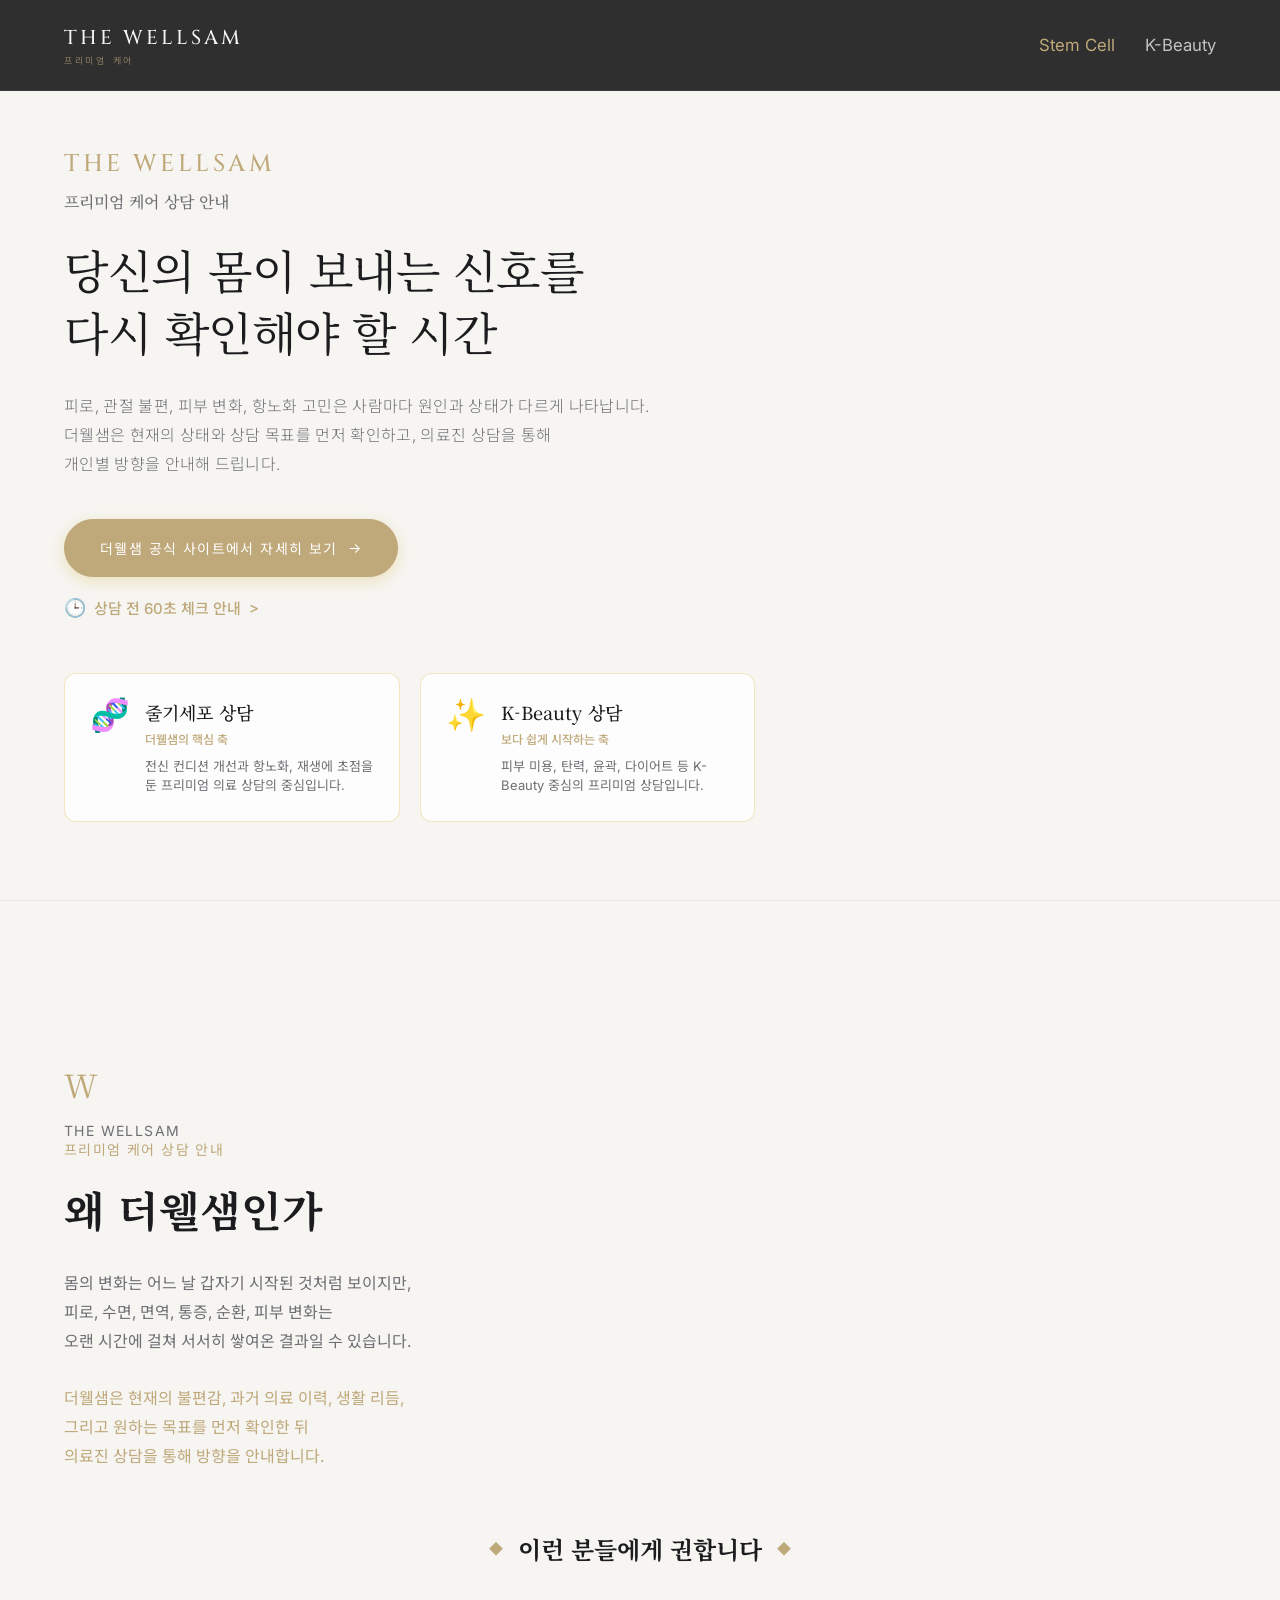
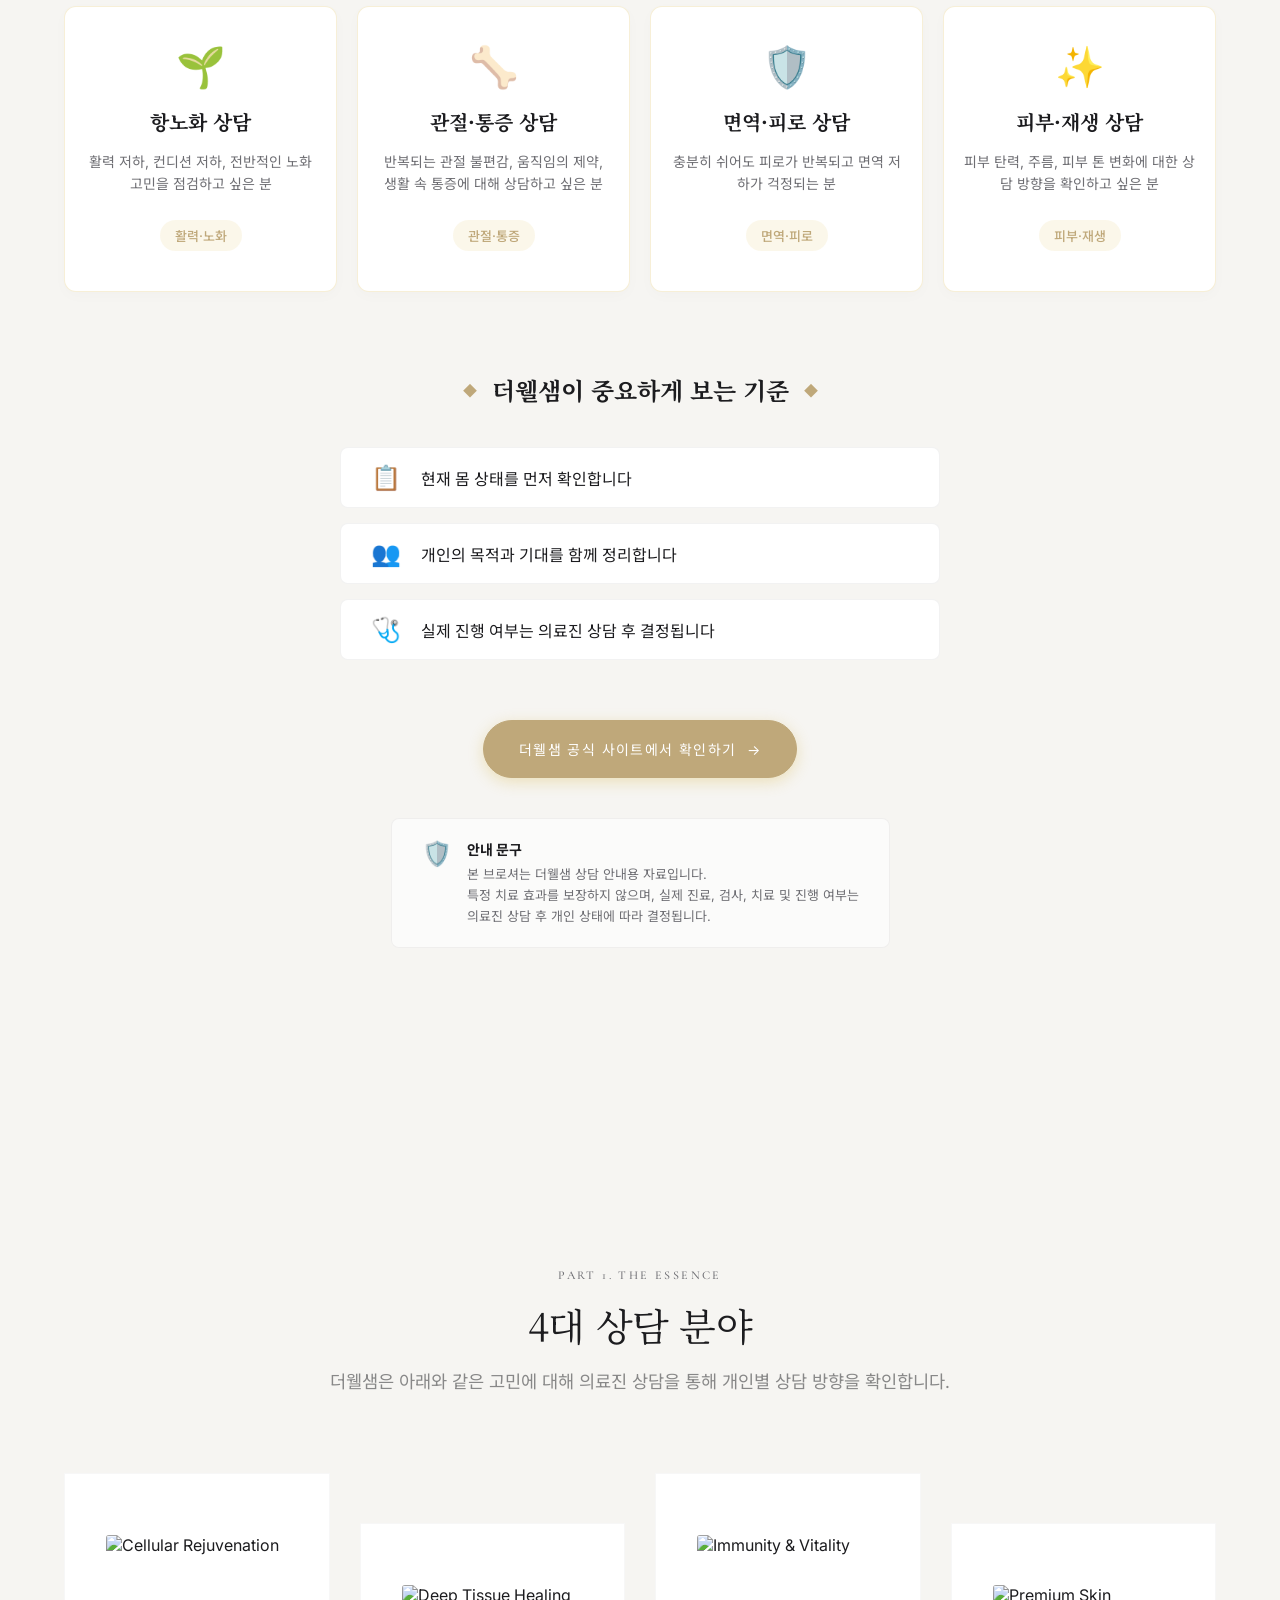
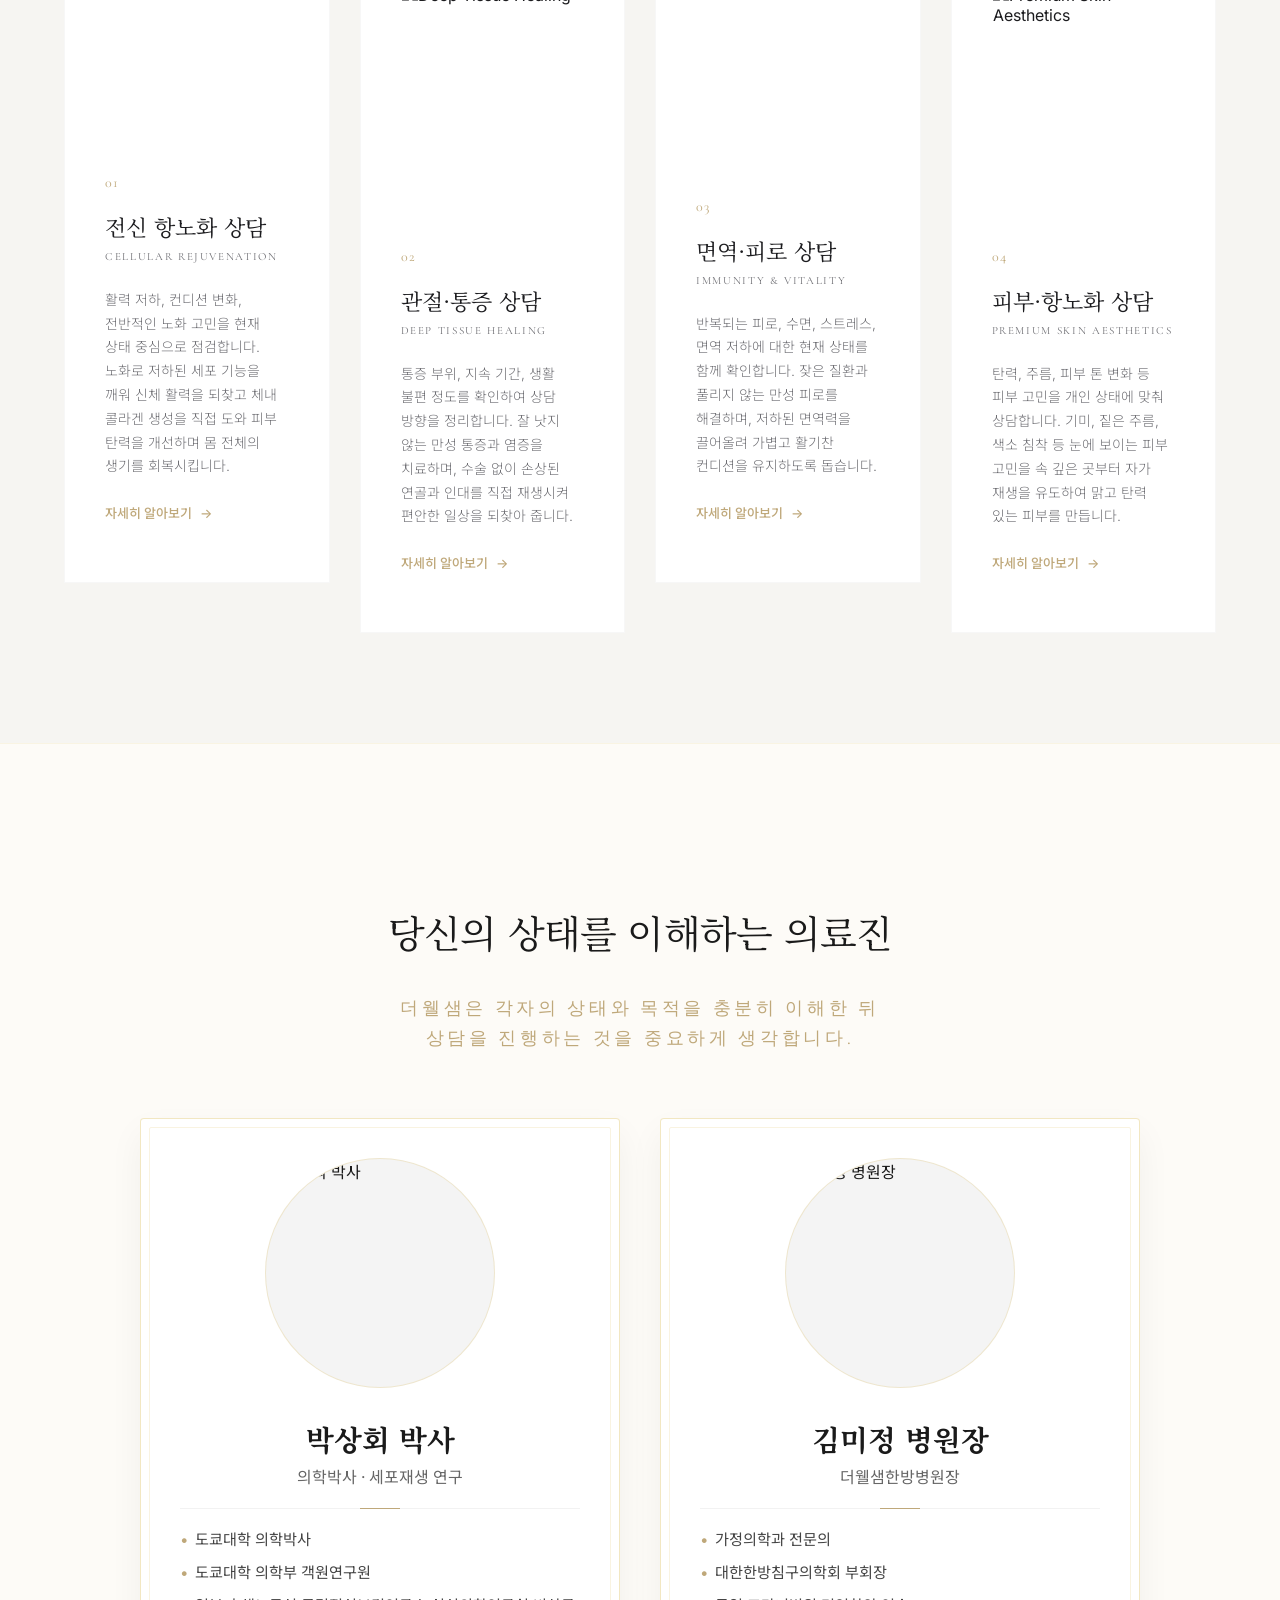
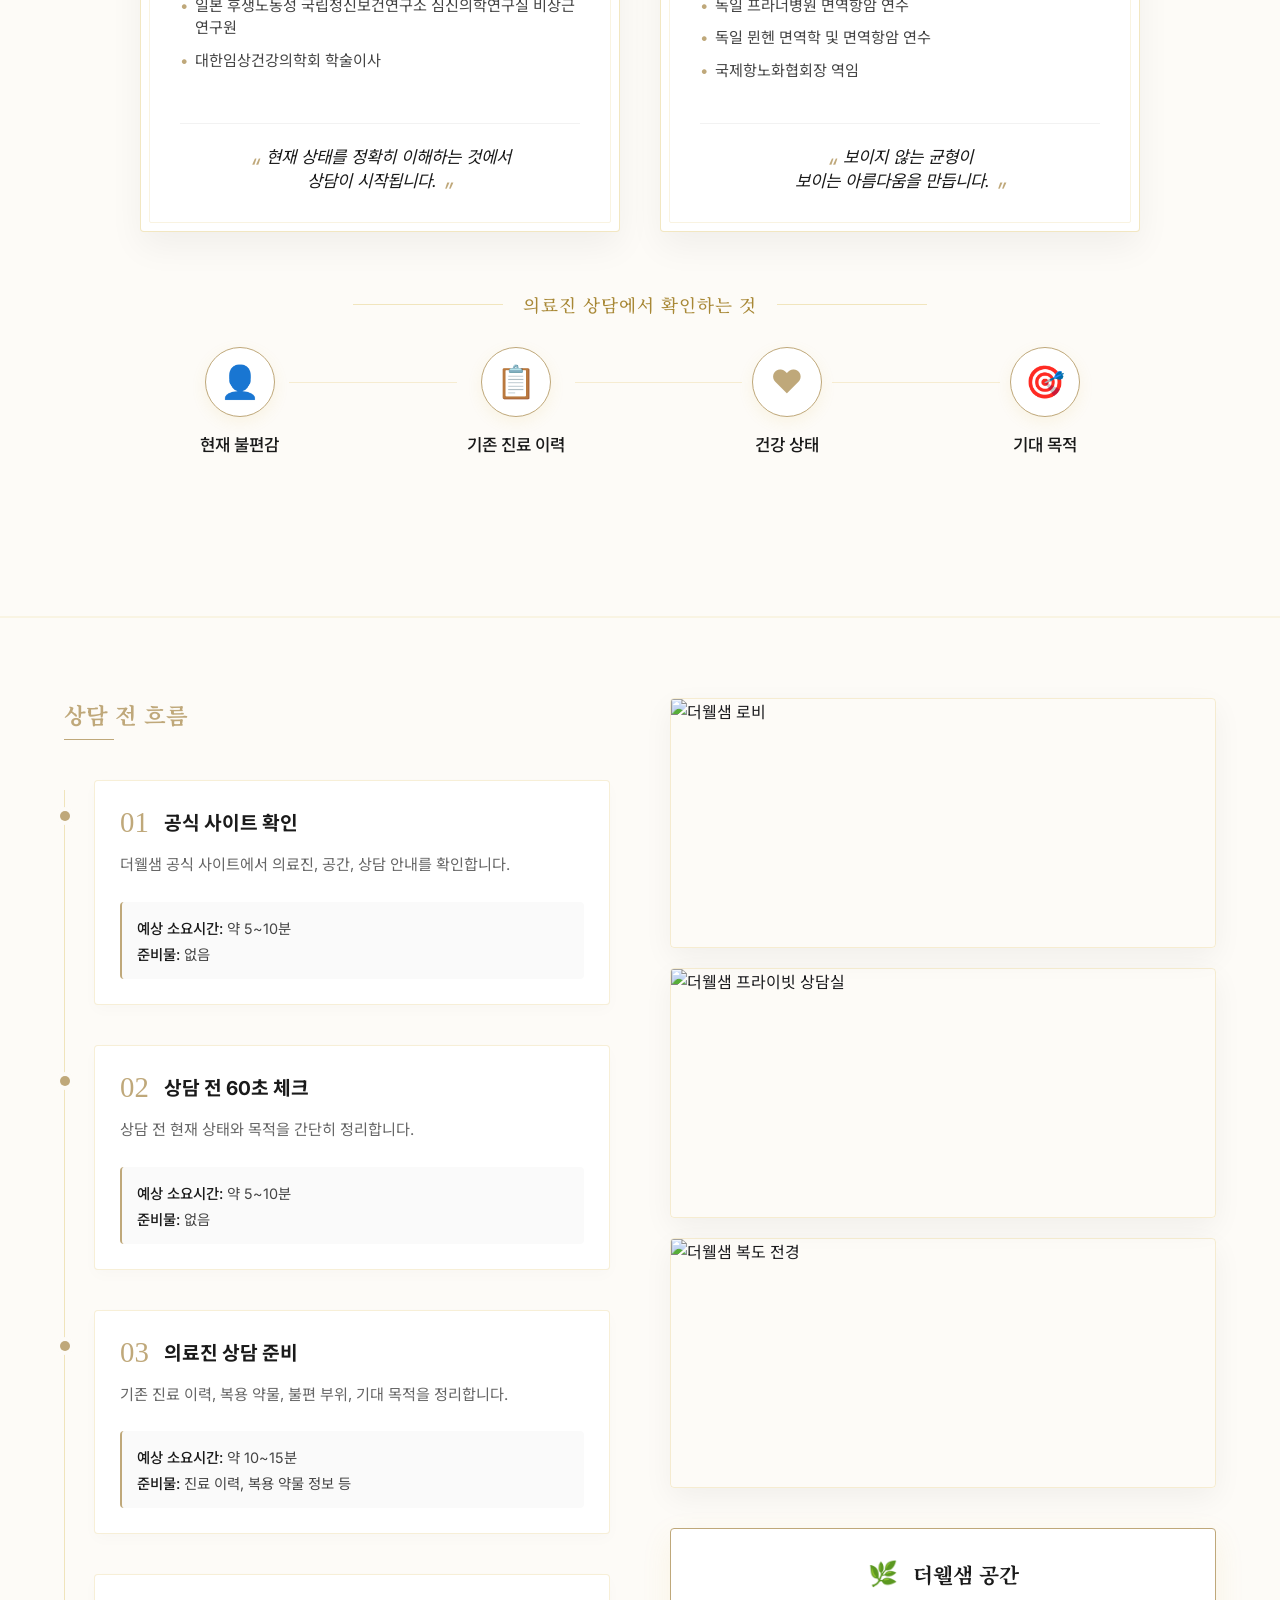
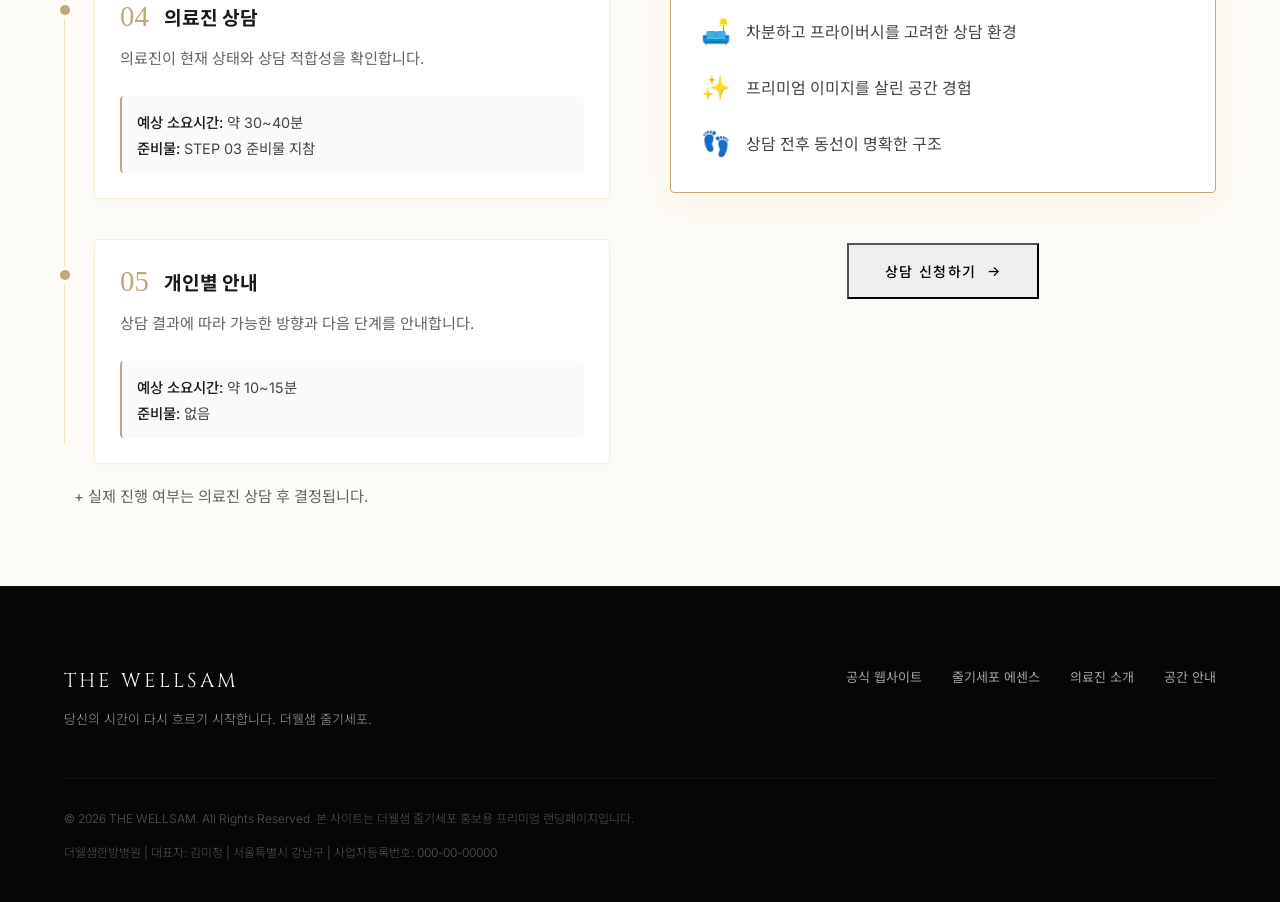
==== commit 7161c99b: "Fix consultation button not working at the bottom by using class instead of id" ====
--- a/index.html
+++ b/index.html
@@ -72,7 +72,7 @@
             <a href="https://www.thewellsam.com" class="btn btn-luxury-gold" target="_blank" rel="noopener noreferrer">
               더웰샘 공식 사이트에서 자세히 보기 <span class="arrow">→</span>
             </a>
-            <button class="btn-text-link" id="consultation-btn">
+            <button class="btn-text-link consultation-btn">
               <span class="icon-clock">🕒</span> 상담 전 60초 체크 안내 <span class="arrow">></span>
             </button>
           </div>
@@ -349,67 +349,107 @@
       </div>
     </section>
 
-    <!-- 4. The Sanctuary (Hospital Intro) -->
-    <section id="sanctuary" class="section-padding">
-      <div class="sanctuary-parallax-wrapper">
-        <div class="sanctuary-bg-overlay"></div>
-        <div class="sanctuary-content-box section-container">
-          <div class="sanctuary-text-wrap reveal-up">
-            <span class="header-subtitle gold-text">THE SANCTUARY</span>
-            <h2 class="sanctuary-title text-serif">The Wellsam:<br>치유와 재생의 공간</h2>
-            <p class="sanctuary-desc">
-              '더웰샘한방병원'은 최첨단 세포 재생 생명과학 기술과 품격 있는 정통 동양의학을 정교하게 결합한 대한민국 VVIP 프리미엄 치유 센터입니다.<br><br>
-              차분한 상담 환경과 명확한 안내 흐름을 통해, 고객이 자신의 상태를 온전히 정리하고 프라이빗하게 상담을 준비하실 수 있도록 돕습니다.
-            </p>
-
-            <div class="consultation-flow-wrapper reveal-up delay-1">
-              <h3 class="flow-title text-serif">Premium Consultation Flow</h3>
-              <div class="flow-steps">
-                <div class="flow-step">
-                  <span class="step-num">01</span>
-                  <div class="step-info">
-                    <h4>공식 사이트 확인</h4>
-                    <p>의료진, 공간, 상담 안내 확인 (5~10분)</p>
-                  </div>
-                </div>
-                <div class="flow-step highlight-step">
-                  <span class="step-num">02</span>
-                  <div class="step-info">
-                    <h4>상담 전 60초 체크</h4>
-                    <p>현재 상태와 목적 간단히 정리 (5~10분)</p>
-                  </div>
-                </div>
-                <div class="flow-step">
-                  <span class="step-num">03</span>
-                  <div class="step-info">
-                    <h4>의료진 상담 준비</h4>
-                    <p>기존 진료 이력, 복용 약물 정리 (10~15분)</p>
-                  </div>
-                </div>
-                <div class="flow-step">
-                  <span class="step-num">04</span>
-                  <div class="step-info">
-                    <h4>프라이빗 의료진 상담</h4>
-                    <p>현재 상태 및 상담 적합성 확인 (30~40분)</p>
-                  </div>
-                </div>
-                <div class="flow-step">
-                  <span class="step-num">05</span>
-                  <div class="step-info">
-                    <h4>개인별 맞춤 안내</h4>
-                    <p>결과에 따른 가능한 방향 및 진행 안내 (10~15분)</p>
-                  </div>
-                </div>
-              </div>
-            </div>
-
-            <div class="sanctuary-cta-box">
-              <button class="btn btn-luxury-white" id="consultation-btn">
+    <!-- 4. Space and Consultation Flow -->
+    <section id="space-flow" class="space-flow-bg">
+      <div class="section-container">
+        
+        <div class="space-flow-grid">
+          <!-- Left: Timeline -->
+          <div class="space-flow-left reveal-up">
+            <h2 class="timeline-title text-serif">상담 전 흐름</h2>
+            
+            <div class="flow-timeline">
+              <div class="flow-step-item">
+                <div class="flow-step-header">
+                  <span class="flow-step-num">01</span>
+                  <h3 class="flow-step-title">공식 사이트 확인</h3>
+                </div>
+                <p class="flow-step-desc">더웰샘 공식 사이트에서 의료진, 공간, 상담 안내를 확인합니다.</p>
+                <div class="flow-step-meta">
+                  <p><span>예상 소요시간:</span> 약 5~10분</p>
+                  <p><span>준비물:</span> 없음</p>
+                </div>
+              </div>
+
+              <div class="flow-step-item">
+                <div class="flow-step-header">
+                  <span class="flow-step-num">02</span>
+                  <h3 class="flow-step-title">상담 전 60초 체크</h3>
+                </div>
+                <p class="flow-step-desc">상담 전 현재 상태와 목적을 간단히 정리합니다.</p>
+                <div class="flow-step-meta">
+                  <p><span>예상 소요시간:</span> 약 5~10분</p>
+                  <p><span>준비물:</span> 없음</p>
+                </div>
+              </div>
+
+              <div class="flow-step-item">
+                <div class="flow-step-header">
+                  <span class="flow-step-num">03</span>
+                  <h3 class="flow-step-title">의료진 상담 준비</h3>
+                </div>
+                <p class="flow-step-desc">기존 진료 이력, 복용 약물, 불편 부위, 기대 목적을 정리합니다.</p>
+                <div class="flow-step-meta">
+                  <p><span>예상 소요시간:</span> 약 10~15분</p>
+                  <p><span>준비물:</span> 진료 이력, 복용 약물 정보 등</p>
+                </div>
+              </div>
+
+              <div class="flow-step-item">
+                <div class="flow-step-header">
+                  <span class="flow-step-num">04</span>
+                  <h3 class="flow-step-title">의료진 상담</h3>
+                </div>
+                <p class="flow-step-desc">의료진이 현재 상태와 상담 적합성을 확인합니다.</p>
+                <div class="flow-step-meta">
+                  <p><span>예상 소요시간:</span> 약 30~40분</p>
+                  <p><span>준비물:</span> STEP 03 준비물 지참</p>
+                </div>
+              </div>
+
+              <div class="flow-step-item" style="margin-bottom: 0;">
+                <div class="flow-step-header">
+                  <span class="flow-step-num">05</span>
+                  <h3 class="flow-step-title">개인별 안내</h3>
+                </div>
+                <p class="flow-step-desc">상담 결과에 따라 가능한 방향과 다음 단계를 안내합니다.</p>
+                <div class="flow-step-meta">
+                  <p><span>예상 소요시간:</span> 약 10~15분</p>
+                  <p><span>준비물:</span> 없음</p>
+                </div>
+              </div>
+            </div>
+            <p style="margin-top: 20px; font-size: 0.95rem; color: #666; padding-left: 10px;">+ 실제 진행 여부는 의료진 상담 후 결정됩니다.</p>
+          </div>
+
+          <!-- Right: Images & Space Info -->
+          <div class="space-flow-right reveal-up delay-1">
+            <div class="space-images-stack">
+              <img src="/space-lobby.webp" alt="더웰샘 로비" class="space-image">
+              <img src="/space-consulting.webp" alt="더웰샘 프라이빗 상담실" class="space-image">
+              <img src="/space-hallway.webp" alt="더웰샘 복도 전경" class="space-image">
+            </div>
+
+            <div class="space-info-card">
+              <div class="space-info-header">
+                <span class="space-info-icon">🌿</span>
+                <h3 class="text-serif">더웰샘 공간</h3>
+              </div>
+              <ul class="space-info-list">
+                <li><span class="space-info-icon">🛋️</span> 차분하고 프라이버시를 고려한 상담 환경</li>
+                <li><span class="space-info-icon">✨</span> 프리미엄 이미지를 살린 공간 경험</li>
+                <li><span class="space-info-icon">👣</span> 상담 전후 동선이 명확한 구조</li>
+              </ul>
+            </div>
+            
+            <div class="sanctuary-cta-box" style="margin-top: 30px; text-align: center;">
+              <button class="btn btn-luxury consultation-btn">
                 상담 신청하기 <span class="arrow">→</span>
               </button>
             </div>
           </div>
         </div>
+
       </div>
     </section>
 
--- a/style.css
+++ b/style.css
@@ -178,9 +178,16 @@
   color: inherit;
 }
 
-@media (max-width: 768px) {
-  .section-padding {
-    padding: 80px 0;
+@media (max-width: 768px) {
+  .section-padding {
+    padding: 50px 0;
+  }
+  .section-header {
+    margin-bottom: 40px;
+  }
+  .header-subtitle {
+    font-size: 11px;
+    margin-bottom: 10px;
   }
   .header-title {
     font-size: 24px;
@@ -455,7 +462,8 @@
   display: flex;
   align-items: flex-start;
   gap: 15px;
-  backdrop-filter: blur(10px);
+  backdrop-filter: blur(10px);
+  -webkit-backdrop-filter: blur(10px);
   transition: transform 0.3s ease, box-shadow 0.3s ease;
 }
 
@@ -2125,11 +2133,13 @@
   height: 100%;
 }
 .doctor-image-wrapper {
-  width: 100%;
+  width: 50%;
+  margin: 30px auto 0;
   aspect-ratio: 1 / 1;
   overflow: hidden;
   background: #f4f4f4;
-  border-bottom: 1px solid rgba(212, 175, 55, 0.15);
+  border-radius: 50%; /* 원형으로 변경하여 더 전문적이고 부드러운 느낌 제공 */
+  border: 1px solid rgba(212, 175, 55, 0.2);
 }
 .doctor-image {
   width: 100%;
@@ -2293,4 +2303,246 @@
     padding: 0 20px;
   }
 }
-
+
+/* Space and Consultation Flow Section */
+.space-flow-bg {
+  background-color: #Fdfbf7;
+  padding: 80px 0;
+  border-top: 1px solid rgba(212, 175, 55, 0.1);
+}
+.space-flow-grid {
+  display: grid;
+  grid-template-columns: 1fr 1fr;
+  gap: 60px;
+  max-width: 1200px;
+  margin: 0 auto;
+}
+.space-flow-left {
+  display: flex;
+  flex-direction: column;
+}
+.space-flow-right {
+  display: flex;
+  flex-direction: column;
+  gap: 20px;
+}
+.timeline-title {
+  font-size: 1.4rem;
+  color: var(--color-gold);
+  margin-bottom: 40px;
+  position: relative;
+  display: inline-block;
+  padding-bottom: 10px;
+}
+.timeline-title::after {
+  content: '';
+  position: absolute;
+  left: 0;
+  bottom: 0;
+  width: 50px;
+  height: 1px;
+  background: var(--color-gold);
+}
+.flow-timeline {
+  display: flex;
+  flex-direction: column;
+  position: relative;
+  padding-left: 30px;
+}
+.flow-timeline::before {
+  content: '';
+  position: absolute;
+  top: 10px;
+  bottom: 20px;
+  left: 0;
+  width: 1px;
+  background: rgba(212, 175, 55, 0.3);
+}
+.flow-step-item {
+  position: relative;
+  margin-bottom: 40px;
+  background: #fff;
+  border: 1px solid rgba(212, 175, 55, 0.2);
+  border-radius: 4px;
+  padding: 25px;
+  box-shadow: 0 5px 15px rgba(0,0,0,0.02);
+  display: flex;
+  flex-direction: column;
+  gap: 15px;
+}
+.flow-step-item::before {
+  content: '';
+  position: absolute;
+  left: -35px;
+  top: 30px;
+  width: 10px;
+  height: 10px;
+  border-radius: 50%;
+  background: var(--color-gold);
+  box-shadow: 0 0 0 4px #Fdfbf7;
+}
+.flow-step-header {
+  display: flex;
+  align-items: center;
+  gap: 15px;
+}
+.flow-step-num {
+  font-size: 1.8rem;
+  color: var(--color-gold);
+  font-weight: 300;
+  font-family: serif;
+}
+.flow-step-title {
+  font-size: 1.2rem;
+  color: #1a1a1a;
+  margin: 0;
+}
+.flow-step-desc {
+  font-size: 0.95rem;
+  color: #666;
+  margin: 0;
+  line-height: 1.5;
+}
+.flow-step-meta {
+  display: flex;
+  flex-direction: column;
+  gap: 5px;
+  background: #fafafa;
+  padding: 15px;
+  border-radius: 4px;
+  border-left: 2px solid var(--color-gold);
+  margin-top: 10px;
+}
+.flow-step-meta p {
+  margin: 0;
+  font-size: 0.9rem;
+  color: #444;
+}
+.flow-step-meta span {
+  font-weight: 500;
+  color: #1a1a1a;
+}
+.space-images-stack {
+  display: flex;
+  flex-direction: column;
+  gap: 20px;
+}
+.space-image {
+  width: 100%;
+  height: 250px;
+  object-fit: cover;
+  border-radius: 4px;
+  border: 1px solid rgba(212, 175, 55, 0.2);
+  box-shadow: 0 10px 30px rgba(0,0,0,0.05);
+}
+.space-info-card {
+  background: #fff;
+  border: 1px solid var(--color-gold);
+  border-radius: 4px;
+  padding: 30px;
+  margin-top: 20px;
+  box-shadow: 0 10px 30px rgba(212, 175, 55, 0.1);
+}
+.space-info-header {
+  display: flex;
+  align-items: center;
+  justify-content: center;
+  gap: 15px;
+  margin-bottom: 25px;
+}
+.space-info-header h3 {
+  font-size: 1.3rem;
+  color: #1a1a1a;
+  margin: 0;
+}
+.space-info-list {
+  list-style: none;
+  padding: 0;
+  margin: 0;
+  display: flex;
+  flex-direction: column;
+  gap: 20px;
+}
+.space-info-list li {
+  display: flex;
+  align-items: center;
+  gap: 15px;
+  font-size: 1rem;
+  color: #444;
+  line-height: 1.5;
+}
+.space-info-icon {
+  font-size: 1.5rem;
+  color: var(--color-gold);
+  width: 30px;
+  text-align: center;
+}
+
+@media (max-width: 992px) {
+  .space-flow-grid {
+    grid-template-columns: 1fr;
+    gap: 40px;
+  }
+}
+@media (max-width: 768px) {
+  .space-flow-bg {
+    padding: 50px 0;
+  }
+  .space-flow-grid {
+    gap: 30px;
+  }
+  .timeline-title {
+    margin-bottom: 30px;
+  }
+  .flow-step-item {
+    padding: 20px;
+    margin-bottom: 30px;
+  }
+  .space-info-card {
+    padding: 20px;
+  }
+}
+
+
+
+@media (max-width: 768px) {
+  .hero-title { font-size: 2.2rem; }
+  .feature-title { font-size: 1.2rem; margin-bottom: 10px; }
+  .feature-desc { font-size: 0.95rem; }
+  .essence-title { font-size: 1.3rem; }
+  .essence-desc { font-size: 0.95rem; }
+  .doctor-name { font-size: 1.5rem; }
+  .doctor-role { font-size: 0.95rem; }
+}
+
+/* Fix for pages where the first section is not a full-height hero */
+main > section:first-of-type:not(#hero) {
+  padding-top: 160px; /* offset for fixed header */
+}
+@media (max-width: 768px) {
+  main > section:first-of-type:not(#hero) {
+    padding-top: 120px;
+  }
+}
+
+/* K-Beauty Specific Mobile Optimizations */
+@media (max-width: 768px) {
+  .kbeauty-disclaimer {
+    margin: 2rem auto 0;
+    padding: 1.5rem;
+  }
+  .disclaimer-header {
+    flex-direction: column;
+    gap: 10px;
+    margin-bottom: 1.5rem;
+  }
+  .disclaimer-header h3 {
+    font-size: 1.1rem;
+  }
+  .disclaimer-list li {
+    font-size: 0.95rem;
+  }
+  .line-left, .line-right {
+    display: none; /* Hide lines on mobile for cleaner look */
+  }
+}
--- a/form.css
+++ b/form.css
@@ -0,0 +1,76 @@
+/* VVIP Consultation Form Modal Styles */
+.cf-modal-hidden { display: none !important; }
+.cf-modal-open { display: flex !important; }
+#consultation-modal { position: fixed; inset: 0; z-index: 1000; background-color: #FDFBF7; flex-direction: column; overflow-y: auto; font-family: 'Pretendard', sans-serif; color: #1f2937; }
+.cf-header-sticky { position: sticky; top: 0; width: 100%; background-color: rgba(253, 251, 247, 0.9); -webkit-backdrop-filter: blur(10px); backdrop-filter: blur(10px); z-index: 10; }
+.cf-header-inner { display: flex; justify-content: space-between; align-items: center; padding: 16px 24px; max-width: 800px; margin: 0 auto; }
+.cf-logo { font-size: 14px; font-weight: 600; letter-spacing: 0.1em; color: #D4AF37; font-family: 'Lora', serif; }
+.cf-close-btn { background: none; border: none; font-size: 28px; color: #9ca3af; cursor: pointer; line-height: 1; padding: 0; margin: 0; transition: color 0.2s; }
+.cf-close-btn:hover { color: #1f2937; }
+.cf-progress-bg { height: 4px; width: 100%; background-color: #e5e7eb; }
+.cf-progress-bar { height: 100%; background-color: #D4AF37; transition: width 0.5s ease-out; }
+.cf-content-area { flex: 1; display: flex; align-items: center; justify-content: center; padding: 24px; width: 100%; max-width: 650px; margin: 0 auto; box-sizing: border-box; padding-bottom: 100px; }
+.cf-w-full { width: 100%; }
+.cf-animate-up { animation: cfFadeInUp 0.5s ease-out forwards; }
+@keyframes cfFadeInUp { from { opacity: 0; transform: translateY(10px); } to { opacity: 1; transform: translateY(0); } }
+.cf-space-y-8 > * + * { margin-top: 32px; }
+.cf-space-y-6 > * + * { margin-top: 24px; }
+.cf-space-y-4 > * + * { margin-top: 16px; }
+.cf-space-y-3 > * + * { margin-top: 12px; }
+.cf-space-y-2 > * + * { margin-top: 8px; }
+.cf-title { font-size: 28px; font-weight: 300; line-height: 1.4; color: #1f2937; margin-bottom: 24px; }
+.cf-highlight { font-weight: 500; color: #D4AF37; }
+.cf-label { display: block; font-size: 14px; color: #4b5563; margin-bottom: 4px; }
+.cf-input { width: 100%; border: none; border-bottom: 1px solid #d1d5db; padding: 8px 0; background: transparent; font-size: 18px; color: #1f2937; outline: none; transition: border-color 0.2s; }
+.cf-input:focus { border-bottom-color: #D4AF37; }
+.cf-flex-gap-4 { display: flex; gap: 16px; }
+.cf-radio-btn { flex: 1; text-align: center; padding: 12px 0; border: 1px solid #e5e7eb; border-radius: 4px; cursor: pointer; color: #6b7280; transition: all 0.2s; }
+.cf-radio-btn.active { border-color: #D4AF37; background-color: rgba(212, 175, 55, 0.1); color: #D4AF37; font-weight: 500; }
+.cf-hidden { display: none; }
+.cf-pt-4 { padding-top: 16px; }
+.cf-checkbox-label { display: flex; align-items: center; gap: 8px; font-size: 14px; color: #4b5563; cursor: pointer; }
+.cf-checkbox-label input { width: 16px; height: 16px; accent-color: #D4AF37; }
+.cf-btn-primary { width: 100%; background-color: #1A1817; color: white; padding: 16px 0; border: none; border-radius: 4px; font-size: 16px; font-weight: 500; cursor: pointer; transition: background-color 0.2s; }
+.cf-btn-primary:hover { background-color: #000; }
+.cf-btn-primary:disabled { opacity: 0.5; cursor: not-allowed; }
+.cf-mt-8 { margin-top: 32px; }
+.cf-text-center { text-align: center; }
+.cf-py-8 { padding: 32px 0; }
+.cf-score-text { font-size: 48px; font-weight: 300; color: #D4AF37; }
+.cf-score-total { font-size: 24px; color: #9ca3af; margin-left: 4px; }
+.cf-range { width: 100%; margin-top: 32px; accent-color: #D4AF37; }
+.cf-flex-between { display: flex; justify-content: space-between; }
+.cf-text-xs { font-size: 12px; color: #9ca3af; }
+.cf-option-btn { width: 100%; text-align: left; padding: 20px 24px; border: 1px solid #e5e7eb; border-radius: 4px; background-color: white; font-size: 18px; color: #1f2937; cursor: pointer; transition: all 0.3s; }
+.cf-option-btn:hover { border-color: rgba(212, 175, 55, 0.5); }
+.cf-option-btn.active { border-color: #D4AF37; background-color: rgba(212, 175, 55, 0.05); box-shadow: 0 0 15px rgba(212,175,55,0.1); }
+.cf-textarea { width: 100%; height: 128px; padding: 16px; border: 1px solid #d1d5db; border-radius: 4px; resize: none; outline: none; font-size: 16px; font-family: inherit; }
+.cf-textarea:focus { border-color: #D4AF37; }
+.cf-flex-gap-2 { display: flex; gap: 8px; }
+.cf-input-flex { flex: 1; border: 1px solid #d1d5db; border-radius: 4px; padding: 16px 24px; outline: none; font-size: 16px; }
+.cf-input-flex:focus { border-color: #D4AF37; }
+.cf-btn-dark-small { padding: 0 32px; background-color: #1A1817; color: white; border: none; border-radius: 4px; font-weight: 500; cursor: pointer; }
+.cf-btn-dark-small:disabled { opacity: 0.5; cursor: not-allowed; }
+.cf-label-small { display: block; font-size: 14px; color: #6b7280; margin-bottom: 8px; }
+.cf-loading-box { display: flex; flex-direction: column; align-items: center; justify-content: center; padding: 80px 0; animation: cfPulse 2s cubic-bezier(0.4, 0, 0.6, 1) infinite; }
+@keyframes cfPulse { 0%, 100% { opacity: 1; } 50% { opacity: .5; } }
+.cf-spinner { width: 64px; height: 64px; border: 4px solid #e5e7eb; border-top-color: #D4AF37; border-radius: 50%; animation: cfSpin 1s linear infinite; margin-bottom: 24px; }
+@keyframes cfSpin { to { transform: rotate(360deg); } }
+.cf-result-box { background-color: white; padding: 32px; border: 1px solid rgba(212, 175, 55, 0.3); border-radius: 4px; text-align: center; box-shadow: 0 1px 2px 0 rgba(0, 0, 0, 0.05); }
+.cf-result-eyebrow { font-size: 14px; font-weight: 600; color: #D4AF37; margin-bottom: 8px; }
+.cf-result-title { font-size: 24px; font-weight: 300; color: #1f2937; margin-bottom: 16px; }
+.cf-result-title span { font-weight: 500; }
+.cf-result-desc { color: #6b7280; font-size: 16px; }
+.cf-label-bold { display: block; font-size: 14px; font-weight: 500; color: #374151; margin-bottom: 8px; }
+.cf-input-full { width: 100%; border: 1px solid #d1d5db; border-radius: 4px; padding: 12px 16px; outline: none; background-color: white; font-family: inherit; font-size: 16px; }
+.cf-input-full:focus { border-color: #D4AF37; }
+.cf-textarea-small { width: 100%; height: 96px; border: 1px solid #d1d5db; border-radius: 4px; padding: 16px; outline: none; resize: none; font-family: inherit; font-size: 16px; }
+.cf-btn-primary-gold { width: 100%; background-color: #1A1817; color: #D4AF37; padding: 16px 0; border: none; border-radius: 4px; font-size: 18px; font-weight: 500; cursor: pointer; display: flex; justify-content: center; align-items: center; transition: background-color 0.2s; }
+.cf-btn-primary-gold:disabled { opacity: 0.7; cursor: not-allowed; }
+.cf-spinner-small { width: 24px; height: 24px; border: 2px solid #D4AF37; border-top-color: transparent; border-radius: 50%; animation: cfSpin 1s linear infinite; }
+.cf-footer { position: fixed; bottom: 0; left: 0; width: 100%; background-color: rgba(253, 251, 247, 0.9); -webkit-backdrop-filter: blur(10px); backdrop-filter: blur(10px); border-top: 1px solid #e5e7eb; }
+.cf-footer-inner { display: flex; justify-content: space-between; align-items: center; padding: 16px 24px; max-width: 800px; margin: 0 auto; }
+.cf-prev-btn { background: none; border: none; font-size: 14px; color: #6b7280; cursor: pointer; padding: 8px 16px; transition: color 0.2s; }
+.cf-prev-btn:hover { color: #1f2937; }
+.cf-step-count { font-size: 12px; color: #9ca3af; }
+@media(max-width: 768px) { .cf-title { font-size: 24px; } .cf-content-area { padding: 16px; padding-bottom: 80px; } }
